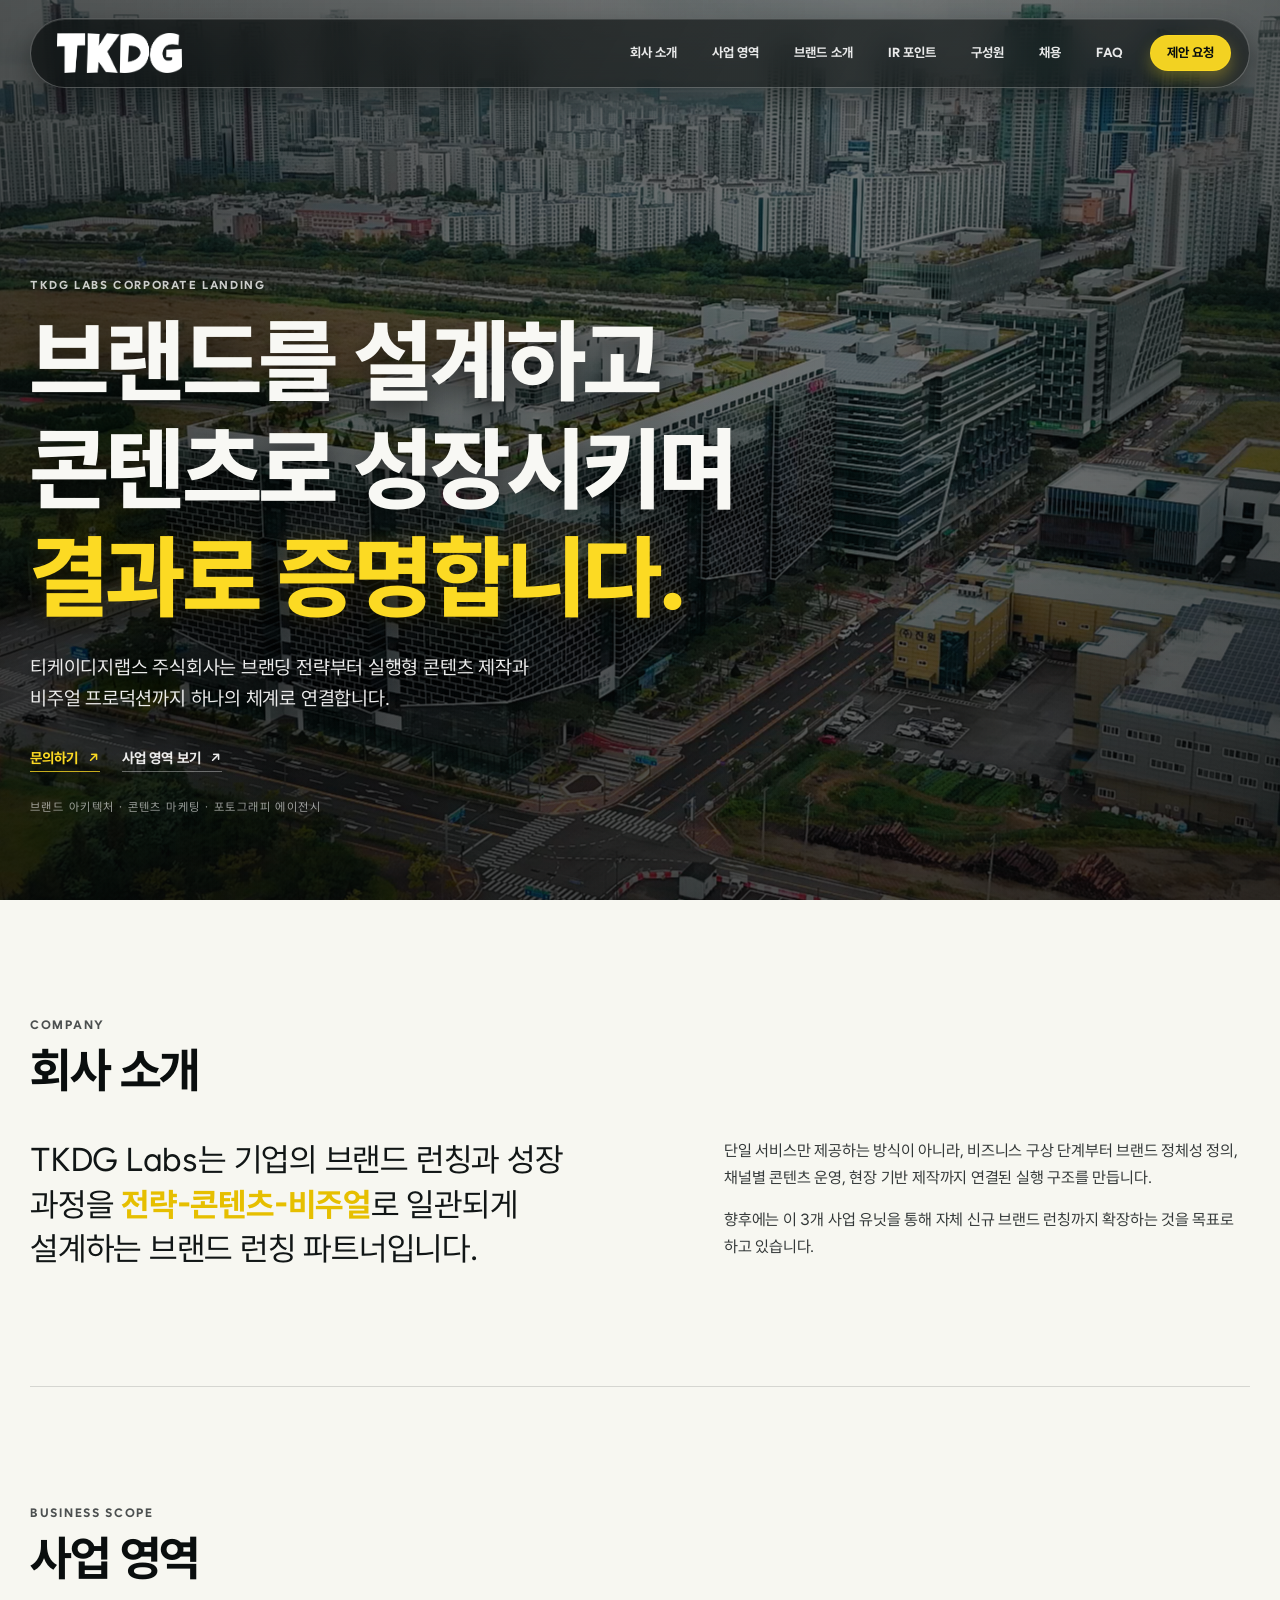
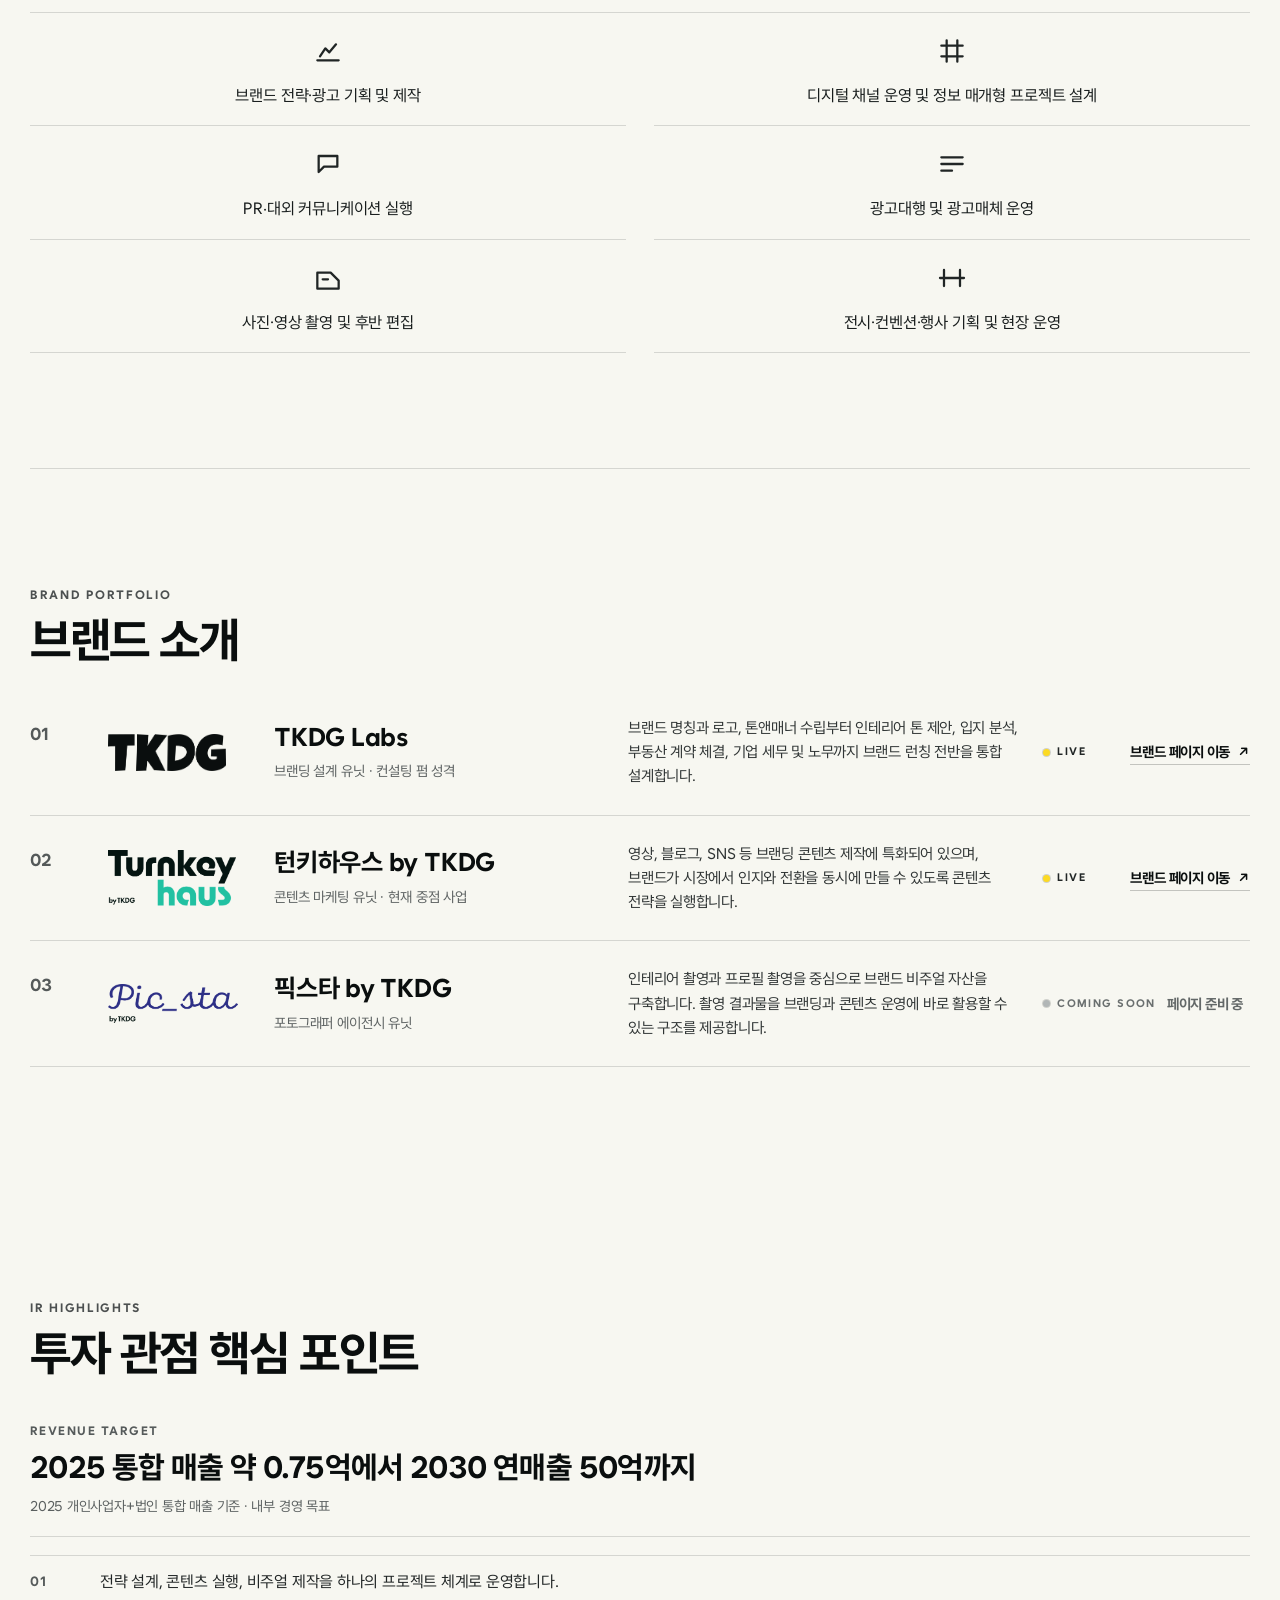
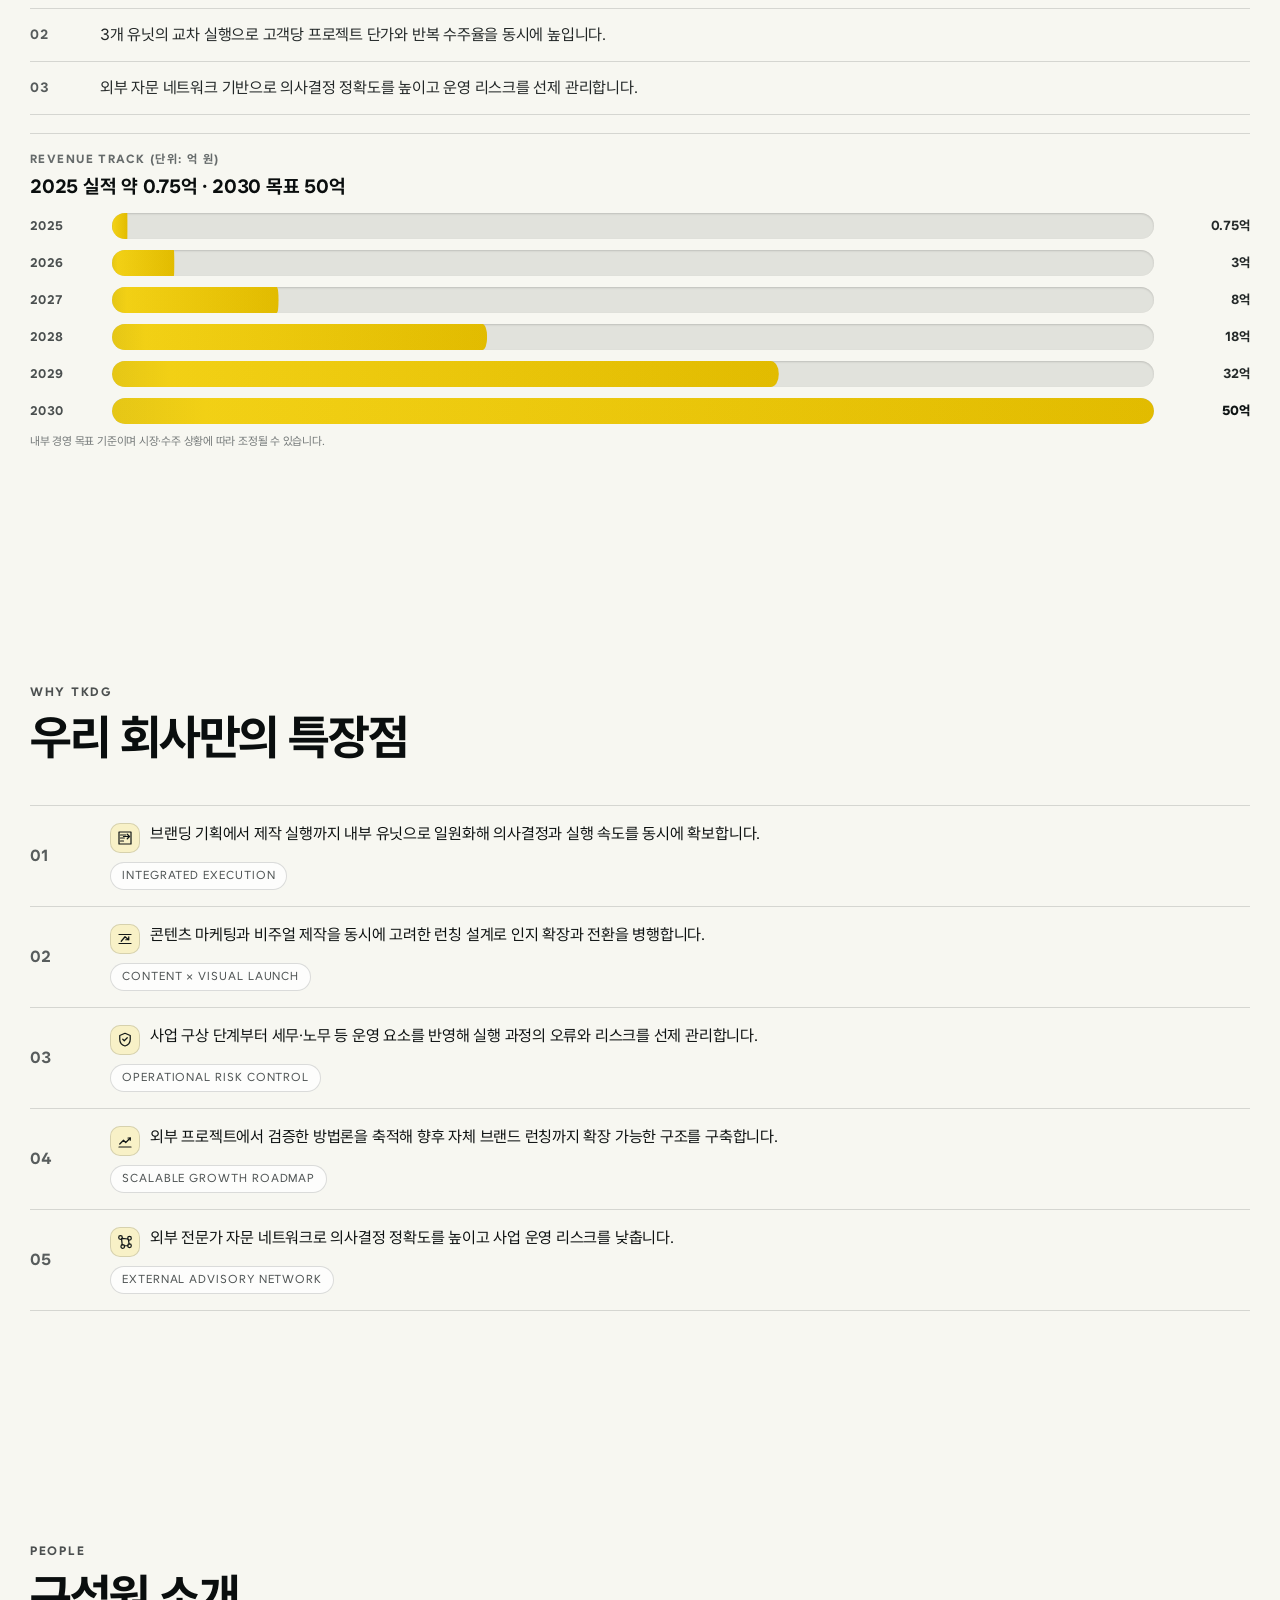
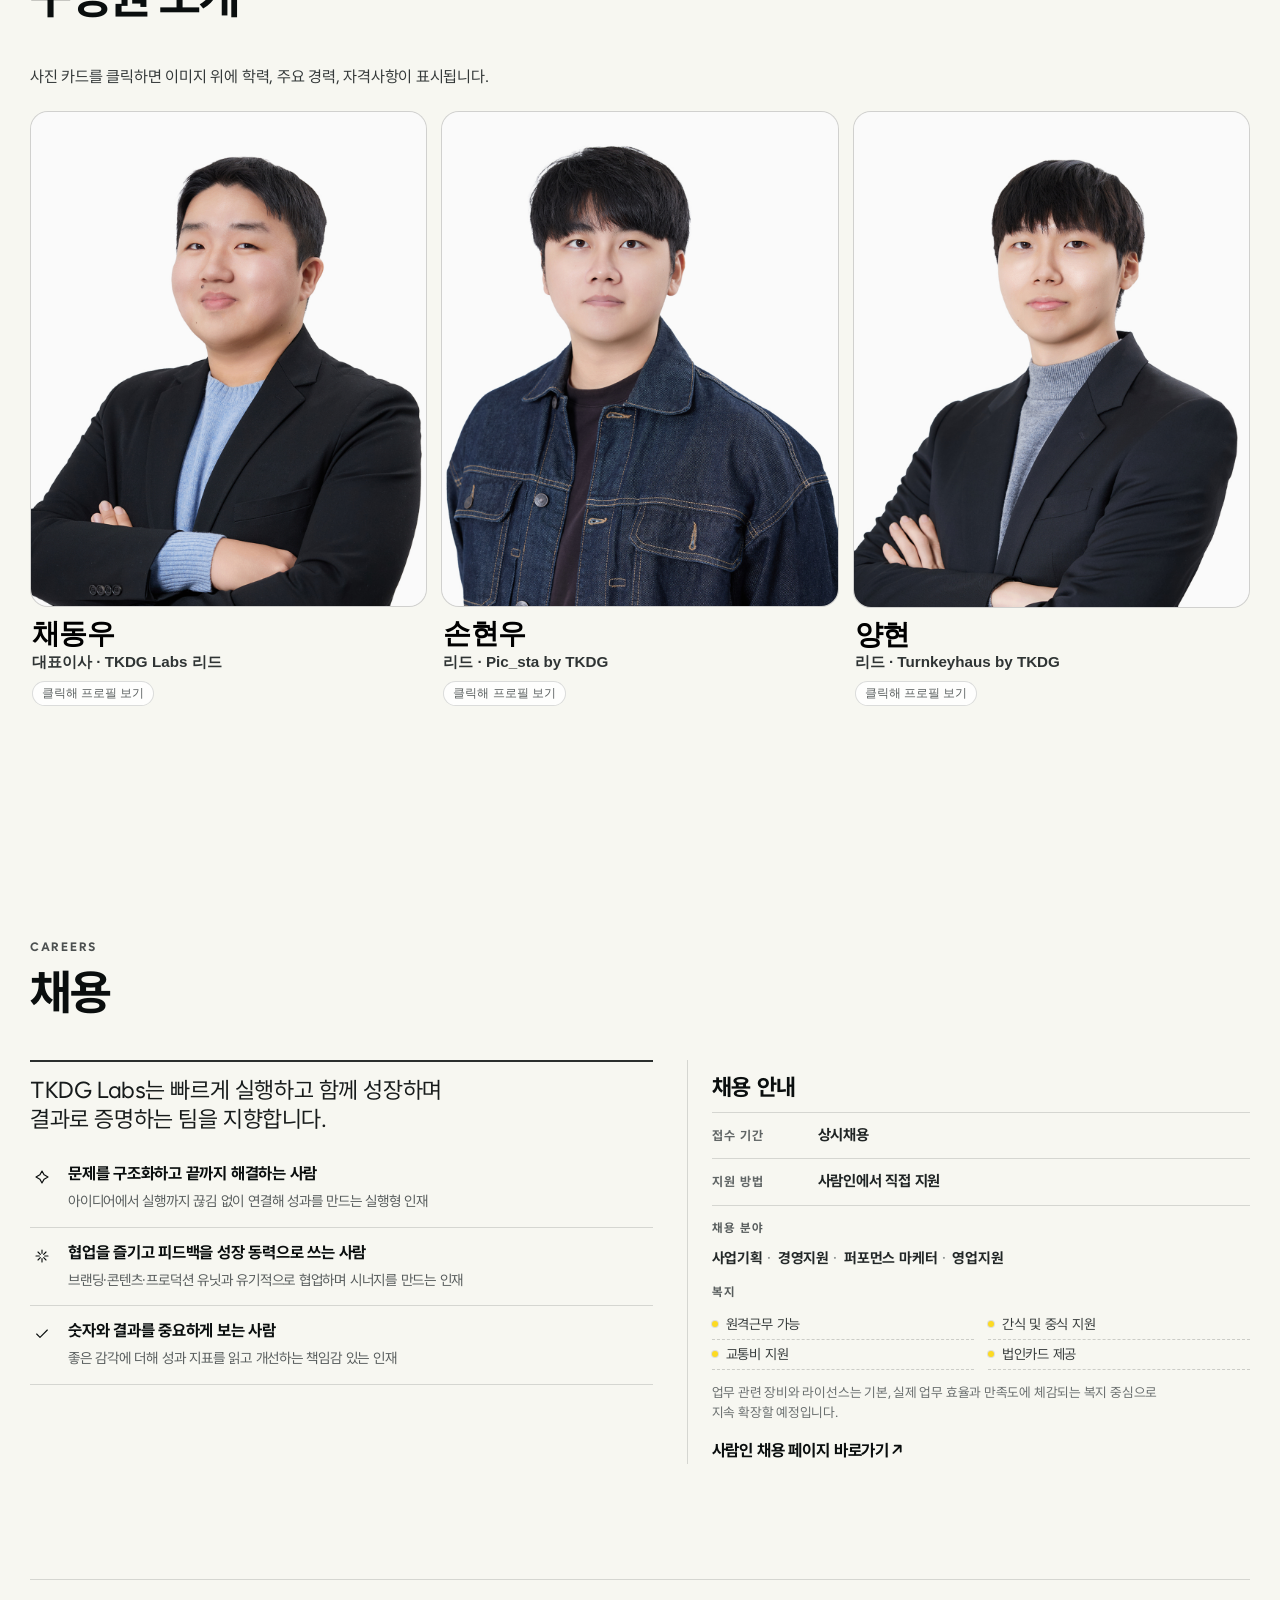
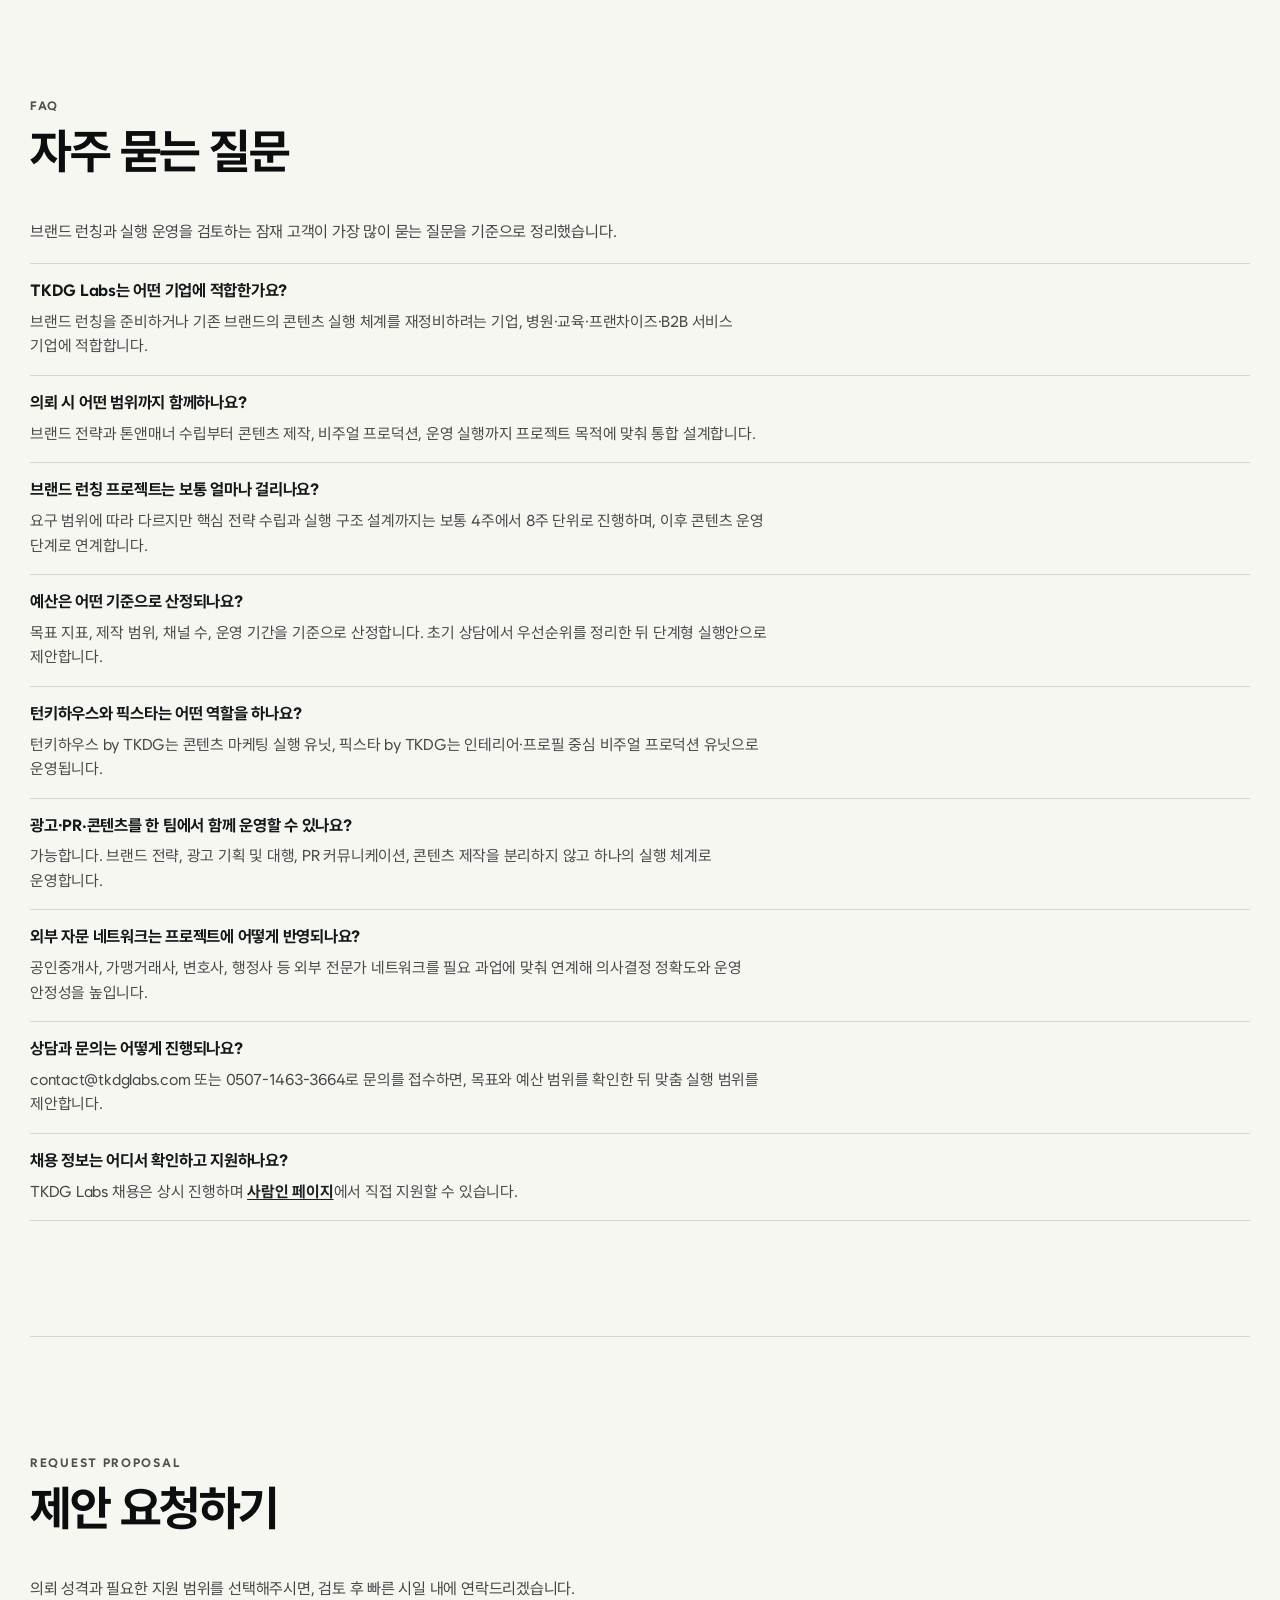
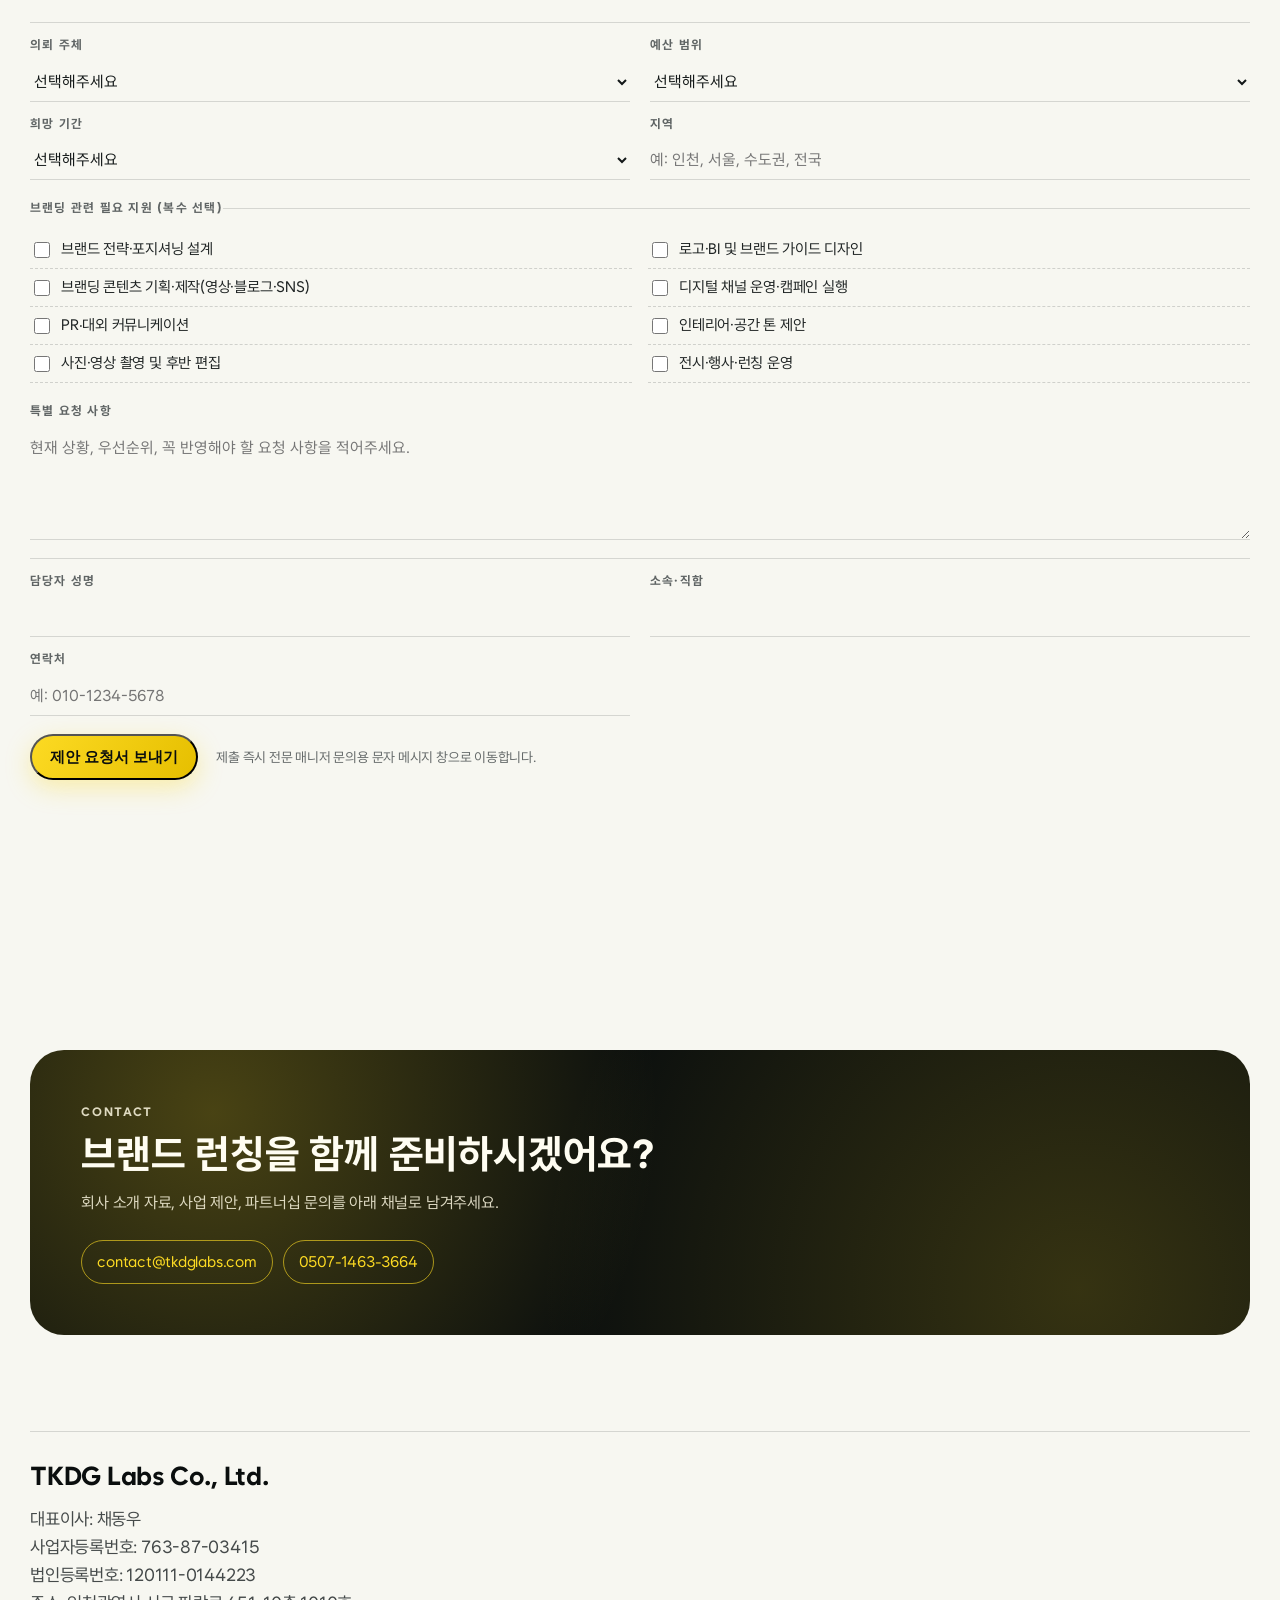
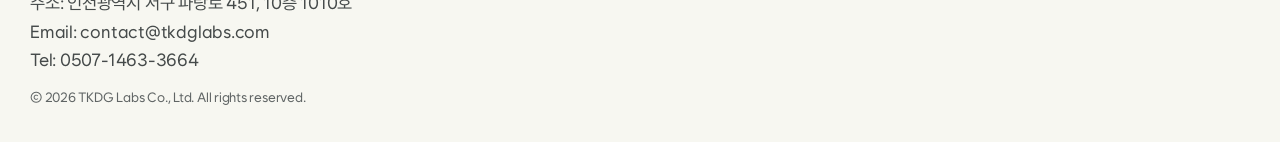
==== index.html @ 609daccb "introduce update" ====
<!doctype html>
<html lang="ko">
  <head>
    <meta charset="UTF-8" />
    <meta name="viewport" content="width=device-width, initial-scale=1.0" />
    <title>TKDG Labs | Brand Launch &amp; Growth Company</title>
    <meta
      name="description"
      content="티케이디지랩스 주식회사 공식 랜딩 페이지. 브랜딩 설계, 콘텐츠 마케팅, 포토 에이전시를 통합 운영하며 브랜드 런칭과 성장을 지원합니다."
    />
    <meta name="robots" content="index,follow,max-image-preview:large,max-snippet:-1,max-video-preview:-1" />
    <meta name="googlebot" content="index,follow,max-image-preview:large,max-snippet:-1,max-video-preview:-1" />
    <link rel="canonical" href="https://tkdglabs.com/" />
    <link rel="alternate" hreflang="ko-KR" href="https://tkdglabs.com/" />
    <link rel="alternate" hreflang="x-default" href="https://tkdglabs.com/" />
    <meta property="og:type" content="website" />
    <meta property="og:site_name" content="TKDG Labs" />
    <meta property="og:locale" content="ko_KR" />
    <meta property="og:title" content="TKDG Labs | Brand Launch &amp; Growth Company" />
    <meta
      property="og:description"
      content="티케이디지랩스 주식회사 공식 랜딩 페이지. 브랜딩 설계, 콘텐츠 마케팅, 포토 에이전시를 통합 운영하며 브랜드 런칭과 성장을 지원합니다."
    />
    <meta property="og:url" content="https://tkdglabs.com/" />
    <meta property="og:image" content="https://tkdglabs.com/assets/img/og-image.jpg?v=20260413" />
    <meta property="og:image:secure_url" content="https://tkdglabs.com/assets/img/og-image.jpg?v=20260413" />
    <meta property="og:image:width" content="1200" />
    <meta property="og:image:height" content="630" />
    <meta property="og:image:type" content="image/jpeg" />
    <meta property="og:image:alt" content="TKDG Labs 사옥과 브랜드 메시지" />
    <meta name="twitter:card" content="summary_large_image" />
    <meta name="twitter:title" content="TKDG Labs | Brand Launch &amp; Growth Company" />
    <meta
      name="twitter:description"
      content="티케이디지랩스 주식회사 공식 랜딩 페이지. 브랜딩 설계, 콘텐츠 마케팅, 포토 에이전시를 통합 운영하며 브랜드 런칭과 성장을 지원합니다."
    />
    <meta name="twitter:image" content="https://tkdglabs.com/assets/img/og-image.jpg?v=20260413" />
    <link rel="sitemap" type="application/xml" href="/sitemap.xml" />
    <link rel="icon" type="image/png" sizes="16x16" href="./assets/img/favicon-16x16.png" />
    <link rel="icon" type="image/png" sizes="512x512" href="./assets/img/favicon.png" />
    <link rel="shortcut icon" type="image/png" href="./assets/img/favicon.png" />
    <link rel="apple-touch-icon" href="./assets/img/favicon.png" />
    <link rel="preload" href="./assets/fonts/WantedSans-Regular.otf" as="font" type="font/otf" crossorigin />
    <link rel="preload" href="./assets/fonts/WantedSans-Medium.otf" as="font" type="font/otf" crossorigin />
    <link rel="preload" href="./assets/fonts/WantedSans-Bold.otf" as="font" type="font/otf" crossorigin />
    <link rel="preload" href="./assets/fonts/WantedSans-ExtraBold.otf" as="font" type="font/otf" crossorigin />
    <link rel="preload" href="./assets/img/tkdg-labs-logo.png" as="image" type="image/png" />
    <link rel="preload" href="./assets/img/turnkeyhaus-by-tkdg.png" as="image" type="image/png" />
    <link rel="preload" href="./assets/img/picsta-by-tkdg.png" as="image" type="image/png" />
    <link rel="preload" href="./assets/img/hero-hq-building.jpg" as="image" type="image/jpeg" />
    <link rel="preload" href="./assets/img/member-chae-dongwoo.jpg" as="image" type="image/jpeg" />
    <link rel="preload" href="./assets/img/member-son-hyunwoo.jpg" as="image" type="image/jpeg" />
    <link rel="preload" href="./assets/img/member-yang-hyun.jpg" as="image" type="image/jpeg" />
    <link rel="stylesheet" href="./styles.css" />
    <script type="application/ld+json">
      {
        "@context": "https://schema.org",
        "@type": "Organization",
        "@id": "https://tkdglabs.com/#org",
        "name": "TKDG Labs Co., Ltd.",
        "alternateName": ["티케이디지랩스 주식회사", "TKDG Labs"],
        "url": "https://tkdglabs.com/",
        "logo": "https://tkdglabs.com/assets/img/favicon.png",
        "foundingDate": "2025-02-17",
        "address": {
          "@type": "PostalAddress",
          "streetAddress": "파랑로 451, 10층 1010호",
          "addressLocality": "인천광역시 서구",
          "addressCountry": "KR"
        },
        "contactPoint": [
          {
            "@type": "ContactPoint",
            "contactType": "sales",
            "telephone": "+82-507-1463-3664",
            "email": "contact@tkdglabs.com",
            "areaServed": "KR",
            "availableLanguage": ["ko", "en"]
          }
        ],
        "sameAs": [
          "https://turnkey.haus/",
          "https://www.saramin.co.kr/zf_user/company-info/view?csn=OUVvZlR6K1FRT0hJNDNhOGczOVNkZz09"
        ]
      }
    </script>
    <script type="application/ld+json">
      {
        "@context": "https://schema.org",
        "@type": "ProfessionalService",
        "@id": "https://tkdglabs.com/#service",
        "name": "TKDG Labs",
        "url": "https://tkdglabs.com/",
        "provider": {
          "@id": "https://tkdglabs.com/#org"
        },
        "areaServed": "KR",
        "serviceType": [
          "브랜드 전략·광고 기획 및 제작",
          "디지털 채널 운영 및 정보 매개형 프로젝트 설계",
          "PR·대외 커뮤니케이션 실행",
          "광고대행 및 광고매체 운영",
          "사진·영상 촬영 및 후반 편집",
          "전시·컨벤션·행사 기획 및 현장 운영"
        ]
      }
    </script>
    <script type="application/ld+json">
      {
        "@context": "https://schema.org",
        "@type": "FAQPage",
        "@id": "https://tkdglabs.com/#faq",
        "mainEntity": [
          {
            "@type": "Question",
            "name": "TKDG Labs는 어떤 기업에 적합한가요?",
            "acceptedAnswer": {
              "@type": "Answer",
              "text": "브랜드 런칭을 준비하거나 기존 브랜드의 콘텐츠 실행 체계를 재정비하려는 기업, 병원·교육·프랜차이즈·B2B 서비스 기업에 적합합니다."
            }
          },
          {
            "@type": "Question",
            "name": "의뢰 시 어떤 범위까지 함께하나요?",
            "acceptedAnswer": {
              "@type": "Answer",
              "text": "브랜드 전략과 톤앤매너 수립부터 콘텐츠 제작, 비주얼 프로덕션, 운영 실행까지 프로젝트 목적에 맞춰 통합 설계합니다."
            }
          },
          {
            "@type": "Question",
            "name": "브랜드 런칭 프로젝트는 보통 얼마나 걸리나요?",
            "acceptedAnswer": {
              "@type": "Answer",
              "text": "요구 범위에 따라 다르지만 핵심 전략 수립과 실행 구조 설계까지는 보통 4주에서 8주 단위로 진행하며, 이후 콘텐츠 운영 단계로 연계합니다."
            }
          },
          {
            "@type": "Question",
            "name": "예산은 어떤 기준으로 산정되나요?",
            "acceptedAnswer": {
              "@type": "Answer",
              "text": "목표 지표, 제작 범위, 채널 수, 운영 기간을 기준으로 산정합니다. 초기 상담에서 우선순위를 정리한 뒤 단계형 실행안으로 제안합니다."
            }
          },
          {
            "@type": "Question",
            "name": "턴키하우스와 픽스타는 어떤 역할을 하나요?",
            "acceptedAnswer": {
              "@type": "Answer",
              "text": "턴키하우스 by TKDG는 콘텐츠 마케팅 실행 유닛, 픽스타 by TKDG는 인테리어·프로필 중심 비주얼 프로덕션 유닛으로 운영됩니다."
            }
          },
          {
            "@type": "Question",
            "name": "광고·PR·콘텐츠를 한 팀에서 함께 운영할 수 있나요?",
            "acceptedAnswer": {
              "@type": "Answer",
              "text": "가능합니다. 브랜드 전략, 광고 기획 및 대행, PR 커뮤니케이션, 콘텐츠 제작을 분리하지 않고 하나의 실행 체계로 운영합니다."
            }
          },
          {
            "@type": "Question",
            "name": "외부 자문 네트워크는 프로젝트에 어떻게 반영되나요?",
            "acceptedAnswer": {
              "@type": "Answer",
              "text": "공인중개사, 가맹거래사, 변호사, 행정사 등 외부 전문가 네트워크를 필요 과업에 맞춰 연계해 의사결정 정확도와 운영 안정성을 높입니다."
            }
          },
          {
            "@type": "Question",
            "name": "상담과 문의는 어떻게 진행되나요?",
            "acceptedAnswer": {
              "@type": "Answer",
              "text": "contact@tkdglabs.com 또는 0507-1463-3664로 문의를 접수하면, 목표와 예산 범위를 확인한 뒤 맞춤 실행 범위를 제안합니다."
            }
          },
          {
            "@type": "Question",
            "name": "채용 정보는 어디서 확인하고 지원하나요?",
            "acceptedAnswer": {
              "@type": "Answer",
              "text": "TKDG Labs 채용은 상시 진행하며 사람인 페이지에서 직접 지원할 수 있습니다."
            }
          }
        ]
      }
    </script>
  </head>
  <body>
    <div class="scroll-progress" aria-hidden="true"><span id="progressBar"></span></div>

    <header class="site-header">
      <a class="site-brand" href="#top" aria-label="TKDG Labs 홈으로 이동">
        <img src="./assets/img/tkdg-labs-logo.png" alt="TKDG Labs 로고" />
      </a>
      <button class="menu-toggle" id="menuToggle" aria-controls="mainNav" aria-expanded="false" type="button">
        <span></span>
        <span></span>
        <span></span>
      </button>
      <nav class="site-nav" id="mainNav" aria-label="주요 섹션">
        <a href="#about">회사 소개</a>
        <a href="#business">사업 영역</a>
        <a href="#units">브랜드 소개</a>
        <a href="#ir">IR 포인트</a>
        <a href="#team">구성원</a>
        <a href="#careers">채용</a>
        <a href="#faq">FAQ</a>
        <a class="site-nav__cta" href="#proposal">제안 요청</a>
      </nav>
    </header>

    <main id="top">
      <section class="hero" id="hero" aria-label="메인 소개">
        <video
          class="hero-photo"
          id="heroVideo"
          autoplay
          muted
          loop
          playsinline
          webkit-playsinline="true"
          preload="metadata"
          poster="./assets/img/hero-hq-building.jpg"
          aria-hidden="true"
        >
          <source src="./assets/office-hero-under25mb-1080-h264-noaudio.mp4" type="video/mp4" />
          <source src="./assets/videos/office-hero-under25mb-1080-h264-noaudio.mp4" type="video/mp4" />
          <source src="./office-hero-under25mb-1080-h264-noaudio.mp4" type="video/mp4" />
        </video>
        <div class="hero-layer" aria-hidden="true"></div>
        <div class="hero-inner">
          <p class="hero-kicker reveal">TKDG LABS CORPORATE LANDING</p>
          <h1 class="hero-title reveal">
            <span class="hero-line">브랜드를 설계하고</span>
            <span class="hero-line">콘텐츠로 성장시키며</span>
            <span class="hero-line hero-line--accent">결과로 증명합니다.</span>
          </h1>
          <p class="hero-desc reveal">
            티케이디지랩스 주식회사는 브랜딩 전략부터 실행형 콘텐츠 제작과
            <br />비주얼 프로덕션까지 하나의 체계로 연결합니다.
          </p>
          <div class="hero-links reveal">
            <a class="hero-link hero-link--primary" href="#contact">문의하기</a>
            <a class="hero-link" href="#business">사업 영역 보기</a>
          </div>
          <p class="hero-meta reveal" aria-label="핵심 포인트">
            브랜드 아키텍처 · 콘텐츠 마케팅 · 포토그래피 에이전시
          </p>
        </div>
      </section>

      <section class="section about" id="about">
        <div class="section-head reveal">
          <p class="section-eyebrow">Company</p>
          <h2>회사 소개</h2>
        </div>
        <div class="about-grid">
          <p class="about-statement reveal">
            TKDG Labs는 기업의 브랜드 런칭과 성장 과정을
            <strong>전략-콘텐츠-비주얼</strong>로 일관되게 설계하는
            브랜드 런칭 파트너입니다.
          </p>
          <div class="about-copy reveal">
            <p>
              단일 서비스만 제공하는 방식이 아니라, 비즈니스 구상 단계부터
              브랜드 정체성 정의, 채널별 콘텐츠 운영, 현장 기반 제작까지
              연결된 실행 구조를 만듭니다.
            </p>
            <p>
              향후에는 이 3개 사업 유닛을 통해 자체 신규 브랜드 런칭까지
              확장하는 것을 목표로 하고 있습니다.
            </p>
          </div>
        </div>
      </section>

      <section class="section business" id="business">
        <div class="section-head reveal">
          <p class="section-eyebrow">Business Scope</p>
          <h2>사업 영역</h2>
        </div>

        <ul class="business-services reveal" aria-label="실행 사업 범위">
          <li>
            <span class="business-icon" aria-hidden="true">
              <svg viewBox="0 0 24 24" fill="none">
                <path d="M4 19H20M6 16L10 10L13 13L18 7" />
              </svg>
            </span>
            <p>브랜드 전략·광고 기획 및 제작</p>
          </li>
          <li>
            <span class="business-icon" aria-hidden="true">
              <svg viewBox="0 0 24 24" fill="none">
                <path d="M4 8H20M4 16H20M8 4V20M16 4V20" />
              </svg>
            </span>
            <p>디지털 채널 운영 및 정보 매개형 프로젝트 설계</p>
          </li>
          <li>
            <span class="business-icon" aria-hidden="true">
              <svg viewBox="0 0 24 24" fill="none">
                <path d="M5 6H19V14H9L5 18V6Z" />
              </svg>
            </span>
            <p>PR·대외 커뮤니케이션 실행</p>
          </li>
          <li>
            <span class="business-icon" aria-hidden="true">
              <svg viewBox="0 0 24 24" fill="none">
                <path d="M4 7H20M4 12H20M4 17H12" />
              </svg>
            </span>
            <p>광고대행 및 광고매체 운영</p>
          </li>
          <li>
            <span class="business-icon" aria-hidden="true">
              <svg viewBox="0 0 24 24" fill="none">
                <path d="M4 8H14L20 14V20H4V8Z" />
                <path d="M8 13H12" />
              </svg>
            </span>
            <p>사진·영상 촬영 및 후반 편집</p>
          </li>
          <li>
            <span class="business-icon" aria-hidden="true">
              <svg viewBox="0 0 24 24" fill="none">
                <path d="M3 12H21M6 6V18M18 6V18" />
              </svg>
            </span>
            <p>전시·컨벤션·행사 기획 및 현장 운영</p>
          </li>
        </ul>
      </section>

      <section class="section units" id="units">
        <div class="section-head reveal">
          <p class="section-eyebrow">Brand Portfolio</p>
          <h2>브랜드 소개</h2>
        </div>

        <article class="unit reveal">
          <p class="unit-index">01</p>
          <div class="unit-brand">
            <img class="unit-logo unit-logo--tkdg" src="./assets/img/tkdg-labs-logo.png" alt="TKDG Labs 로고" />
            <div class="unit-main">
              <h3>TKDG Labs</h3>
              <p class="unit-sub">브랜딩 설계 유닛 · 컨설팅 펌 성격</p>
            </div>
          </div>
          <p class="unit-desc">
            브랜드 명칭과 로고, 톤앤매너 수립부터 인테리어 톤 제안, 입지 분석,
            부동산 계약 체결, 기업 세무 및 노무까지 브랜드 런칭 전반을 통합 설계합니다.
          </p>
          <div class="unit-action">
            <p class="brand-status is-live">Live</p>
            <a class="brand-link" href="https://www.tkdglabs.com">브랜드 페이지 이동</a>
          </div>
        </article>

        <article class="unit reveal">
          <p class="unit-index">02</p>
          <div class="unit-brand">
            <img class="unit-logo unit-logo--turnkey" src="./assets/img/turnkeyhaus-by-tkdg.png" alt="Turnkeyhaus by TKDG 로고" />
            <div class="unit-main">
              <h3>턴키하우스 by TKDG</h3>
              <p class="unit-sub">콘텐츠 마케팅 유닛 · 현재 중점 사업</p>
            </div>
          </div>
          <p class="unit-desc">
            영상, 블로그, SNS 등 브랜딩 콘텐츠 제작에 특화되어 있으며,
            브랜드가 시장에서 인지와 전환을 동시에 만들 수 있도록 콘텐츠 전략을 실행합니다.
          </p>
          <div class="unit-action">
            <p class="brand-status is-live">Live</p>
            <a class="brand-link" href="https://turnkey.haus/" target="_blank" rel="noopener noreferrer">브랜드 페이지 이동</a>
          </div>
        </article>

        <article class="unit reveal">
          <p class="unit-index">03</p>
          <div class="unit-brand">
            <img class="unit-logo unit-logo--picsta" src="./assets/img/picsta-by-tkdg.png" alt="Pic_sta by TKDG 로고" />
            <div class="unit-main">
              <h3>픽스타 by TKDG</h3>
              <p class="unit-sub">포토그래퍼 에이전시 유닛</p>
            </div>
          </div>
          <p class="unit-desc">
            인테리어 촬영과 프로필 촬영을 중심으로 브랜드 비주얼 자산을 구축합니다.
            촬영 결과물을 브랜딩과 콘텐츠 운영에 바로 활용할 수 있는 구조를 제공합니다.
          </p>
          <div class="unit-action">
            <p class="brand-status is-coming">Coming Soon</p>
            <span class="brand-link is-disabled">페이지 준비 중</span>
          </div>
        </article>
      </section>

      <section class="section ir" id="ir">
        <div class="section-head reveal">
          <p class="section-eyebrow">IR Highlights</p>
          <h2>투자 관점 핵심 포인트</h2>
        </div>

        <article class="ir-goal reveal" aria-label="중장기 경영 목표">
          <p class="ir-goal__eyebrow">Revenue Target</p>
          <h3>2025 통합 매출 약 0.75억에서 2030 연매출 50억까지</h3>
          <p class="ir-goal__meta">2025 개인사업자+법인 통합 매출 기준 · 내부 경영 목표</p>
        </article>

        <ul class="ir-principles reveal" aria-label="성장 구조">
          <li><span>01</span><p>전략 설계, 콘텐츠 실행, 비주얼 제작을 하나의 프로젝트 체계로 운영합니다.</p></li>
          <li><span>02</span><p>3개 유닛의 교차 실행으로 고객당 프로젝트 단가와 반복 수주율을 동시에 높입니다.</p></li>
          <li><span>03</span><p>외부 자문 네트워크 기반으로 의사결정 정확도를 높이고 운영 리스크를 선제 관리합니다.</p></li>
        </ul>

        <div class="ir-visual reveal" aria-label="성장 지표 시각화">
          <div class="ir-visual__head">
            <p>Revenue Track (단위: 억 원)</p>
            <h3>2025 실적 약 0.75억 · 2030 목표 50억</h3>
          </div>
          <div class="ir-bars">
            <div class="ir-bar" style="--scale:0.015; --delay: 40ms">
              <span>2025</span>
              <div class="ir-bar-track"><i class="ir-bar-fill"></i></div>
              <b>0.75억</b>
            </div>
            <div class="ir-bar" style="--scale:0.06; --delay: 120ms">
              <span>2026</span>
              <div class="ir-bar-track"><i class="ir-bar-fill"></i></div>
              <b>3억</b>
            </div>
            <div class="ir-bar" style="--scale:0.16; --delay: 200ms">
              <span>2027</span>
              <div class="ir-bar-track"><i class="ir-bar-fill"></i></div>
              <b>8억</b>
            </div>
            <div class="ir-bar" style="--scale:0.36; --delay: 280ms">
              <span>2028</span>
              <div class="ir-bar-track"><i class="ir-bar-fill"></i></div>
              <b>18억</b>
            </div>
            <div class="ir-bar" style="--scale:0.64; --delay: 360ms">
              <span>2029</span>
              <div class="ir-bar-track"><i class="ir-bar-fill"></i></div>
              <b>32억</b>
            </div>
            <div class="ir-bar is-target" style="--scale:1; --delay: 440ms">
              <span>2030</span>
              <div class="ir-bar-track"><i class="ir-bar-fill"></i></div>
              <b>50억</b>
            </div>
          </div>
          <p class="ir-visual__caption">내부 경영 목표 기준이며 시장·수주 상황에 따라 조정될 수 있습니다.</p>
        </div>
      </section>

      <section class="section advantages" id="advantages">
        <div class="section-head reveal">
          <p class="section-eyebrow">Why TKDG</p>
          <h2>우리 회사만의 특장점</h2>
        </div>

        <ul class="adv-list reveal">
          <li class="adv-list__advisory">
            <span>01</span>
            <div class="adv-advisory">
              <p>
                <span class="adv-inline-icon" aria-hidden="true">
                  <svg viewBox="0 0 24 24" fill="none">
                    <path d="M6 8H13M6 12H11M6 16H10M15 7L18 10M18 10L15 13M18 10H10M4 4H20V20H4V4Z" />
                  </svg>
                </span>
                브랜딩 기획에서 제작 실행까지 내부 유닛으로 일원화해 의사결정과 실행 속도를 동시에 확보합니다.
              </p>
              <span class="adv-chip">Integrated Execution</span>
            </div>
          </li>
          <li class="adv-list__advisory">
            <span>02</span>
            <div class="adv-advisory">
              <p>
                <span class="adv-inline-icon" aria-hidden="true">
                  <svg viewBox="0 0 24 24" fill="none">
                    <path d="M4 6H20M4 18H20M7 15L12 9L17 13M17 13V9M17 13H13" />
                  </svg>
                </span>
                콘텐츠 마케팅과 비주얼 제작을 동시에 고려한 런칭 설계로 인지 확장과 전환을 병행합니다.
              </p>
              <span class="adv-chip">Content × Visual Launch</span>
            </div>
          </li>
          <li class="adv-list__advisory">
            <span>03</span>
            <div class="adv-advisory">
              <p>
                <span class="adv-inline-icon" aria-hidden="true">
                  <svg viewBox="0 0 24 24" fill="none">
                    <path d="M12 3L19 6V11C19 15.4 16 18.9 12 20C8 18.9 5 15.4 5 11V6L12 3Z" />
                    <path d="M9 11L11 13L15 9" />
                  </svg>
                </span>
                사업 구상 단계부터 세무·노무 등 운영 요소를 반영해 실행 과정의 오류와 리스크를 선제 관리합니다.
              </p>
              <span class="adv-chip">Operational Risk Control</span>
            </div>
          </li>
          <li class="adv-list__advisory">
            <span>04</span>
            <div class="adv-advisory">
              <p>
                <span class="adv-inline-icon" aria-hidden="true">
                  <svg viewBox="0 0 24 24" fill="none">
                    <path d="M5 16L10 11L13 14L19 8" />
                    <path d="M16 8H19V11" />
                    <path d="M4 20H20" />
                  </svg>
                </span>
                외부 프로젝트에서 검증한 방법론을 축적해 향후 자체 브랜드 런칭까지 확장 가능한 구조를 구축합니다.
              </p>
              <span class="adv-chip">Scalable Growth Roadmap</span>
            </div>
          </li>
          <li class="adv-list__advisory">
            <span>05</span>
            <div class="adv-advisory">
              <p>
                <span class="adv-inline-icon" aria-hidden="true">
                  <svg viewBox="0 0 24 24" fill="none">
                    <circle cx="6" cy="6" r="2.4" />
                    <circle cx="18" cy="7" r="2.4" />
                    <circle cx="9" cy="18" r="2.4" />
                    <circle cx="18" cy="17" r="2.4" />
                    <path d="M7.9 7.2L16 8M7.4 7.9L8.3 16M10.9 17L16.1 17M16.6 9.2L17.5 14.8" />
                  </svg>
                </span>
                외부 전문가 자문 네트워크로 의사결정 정확도를 높이고 사업 운영 리스크를 낮춥니다.
              </p>
              <span class="adv-chip">External Advisory Network</span>
            </div>
          </li>
        </ul>
      </section>

      <section class="section team" id="team">
        <div class="section-head reveal">
          <p class="section-eyebrow">People</p>
          <h2>구성원 소개</h2>
        </div>

        <p class="team-note reveal">
          사진 카드를 클릭하면 이미지 위에 학력, 주요 경력, 자격사항이 표시됩니다.
        </p>

        <div class="team-cards">
          <article class="member-card reveal" data-member-card>
            <button class="member-card__trigger" type="button" aria-expanded="false" aria-label="채동우 프로필 상세 보기">
              <div class="member-card__media">
                <img class="member-card__image" src="./assets/img/member-chae-dongwoo.jpg" alt="채동우 프로필 사진" loading="lazy" />
                <div class="member-card__overlay">
                  <p class="member-card__overlay-unit">TKDG Labs</p>
                  <h3>채동우</h3>
                  <p class="member-card__overlay-role">대표이사 · TKDG Labs 리드</p>
                  <ul class="member-card__overlay-list">
                    <li><b>학력</b><span>국민대학교 기업융합법학과</span></li>
                    <li>
                      <b>경력</b>
                      <span>
                        <span class="member-line">티케이디지랩스 대표이사</span>
                        <span class="member-line">비디에스 브랜딩디자인팀 과장</span>
                        <span class="member-line">뉴커런츠 제작팀장</span>
                      </span>
                    </li>
                    <li>
                      <b>자격</b>
                      <span>
                        <span class="member-line">사진기능사</span>
                        <span class="member-line">무인동력비행장치 4종</span>
                      </span>
                    </li>
                  </ul>
                </div>
              </div>
              <div class="member-card__meta">
                <h3>채동우</h3>
                <p>대표이사 · TKDG Labs 리드</p>
                <span>클릭해 프로필 보기</span>
              </div>
            </button>
          </article>

          <article class="member-card reveal" data-member-card>
            <button class="member-card__trigger" type="button" aria-expanded="false" aria-label="손현우 프로필 상세 보기">
              <div class="member-card__media">
                <img class="member-card__image" src="./assets/img/member-son-hyunwoo.jpg" alt="손현우 프로필 사진" loading="lazy" />
                <div class="member-card__overlay">
                  <p class="member-card__overlay-unit">픽스타 by TKDG</p>
                  <h3>손현우</h3>
                  <p class="member-card__overlay-role">리드 · Pic_sta by TKDG</p>
                  <ul class="member-card__overlay-list">
                    <li><b>학력</b><span>서울영상고등학교 영상콘텐츠과</span></li>
                    <li>
                      <b>경력</b>
                      <span>
                        <span class="member-line">티케이디지랩스 제작실장</span>
                        <span class="member-line">제이포엔터테인먼트</span>
                        <span class="member-line">tvN · OCN 드라마 촬영팀</span>
                      </span>
                    </li>
                    <li>
                      <b>자격</b>
                      <span>
                        <span class="member-line">영화예술인</span>
                        <span class="member-line">사진기능사</span>
                        <span class="member-line">무인동력비행장치 4종</span>
                      </span>
                    </li>
                  </ul>
                </div>
              </div>
              <div class="member-card__meta">
                <h3>손현우</h3>
                <p>리드 · Pic_sta by TKDG</p>
                <span>클릭해 프로필 보기</span>
              </div>
            </button>
          </article>

          <article class="member-card reveal" data-member-card>
            <button class="member-card__trigger" type="button" aria-expanded="false" aria-label="양현 프로필 상세 보기">
              <div class="member-card__media">
                <img class="member-card__image" src="./assets/img/member-yang-hyun.jpg" alt="양현 프로필 사진" loading="lazy" />
                <div class="member-card__overlay">
                  <p class="member-card__overlay-unit">턴키하우스 by TKDG</p>
                  <h3>양현</h3>
                  <p class="member-card__overlay-role">리드 · Turnkeyhaus by TKDG</p>
                  <ul class="member-card__overlay-list">
                    <li><b>학력</b><span>간세이가쿠인대학교 미디어정보학과</span></li>
                    <li>
                      <b>경력</b>
                      <span>
                        <span class="member-line">티케이디지랩스 마케팅 프로듀서</span>
                        <span class="member-line">오버프레임 프로덕션 운영</span>
                        <span class="member-line">엣디자인 유튜브 PD</span>
                      </span>
                    </li>
                    <li>
                      <b>자격</b>
                      <span>
                        <span class="member-line">멀티미디어콘텐츠제작전문가</span>
                        <span class="member-line">무인동력비행장치 4종</span>
                      </span>
                    </li>
                  </ul>
                </div>
              </div>
              <div class="member-card__meta">
                <h3>양현</h3>
                <p>리드 · Turnkeyhaus by TKDG</p>
                <span>클릭해 프로필 보기</span>
              </div>
            </button>
          </article>
        </div>
      </section>

      <section class="section careers" id="careers">
        <div class="section-head reveal">
          <p class="section-eyebrow">Careers</p>
          <h2>채용</h2>
        </div>

        <div class="careers-layout">
          <article class="careers-ideal reveal">
            <p class="careers-lead">
              TKDG Labs는 빠르게 실행하고 함께 성장하며 결과로 증명하는 팀을 지향합니다.
            </p>
            <div class="talent-grid" aria-label="인재상">
              <article class="talent-card">
                <span class="talent-icon" aria-hidden="true">
                  <svg viewBox="0 0 24 24" fill="none">
                    <path d="M12 3L15.2 8.8L21 12L15.2 15.2L12 21L8.8 15.2L3 12L8.8 8.8L12 3Z" />
                  </svg>
                </span>
                <h3>문제를 구조화하고 끝까지 해결하는 사람</h3>
                <p>아이디어에서 실행까지 끊김 없이 연결해 성과를 만드는 실행형 인재</p>
              </article>
              <article class="talent-card">
                <span class="talent-icon" aria-hidden="true">
                  <svg viewBox="0 0 24 24" fill="none">
                    <path d="M12 3V8M12 16V21M3 12H8M16 12H21M6 6L9.5 9.5M14.5 14.5L18 18M6 18L9.5 14.5M14.5 9.5L18 6" />
                  </svg>
                </span>
                <h3>협업을 즐기고 피드백을 성장 동력으로 쓰는 사람</h3>
                <p>브랜딩·콘텐츠·프로덕션 유닛과 유기적으로 협업하며 시너지를 만드는 인재</p>
              </article>
              <article class="talent-card">
                <span class="talent-icon" aria-hidden="true">
                  <svg viewBox="0 0 24 24" fill="none">
                    <path d="M4 12L9 17L20 6" />
                  </svg>
                </span>
                <h3>숫자와 결과를 중요하게 보는 사람</h3>
                <p>좋은 감각에 더해 성과 지표를 읽고 개선하는 책임감 있는 인재</p>
              </article>
            </div>
          </article>

          <aside class="careers-panel reveal" aria-label="채용 정보">
            <h3>채용 안내</h3>
            <ul class="careers-meta">
              <li>
                <span>접수 기간</span>
                <strong>상시채용</strong>
              </li>
              <li>
                <span>지원 방법</span>
                <a href="https://www.saramin.co.kr/zf_user/company-info/view?csn=OUVvZlR6K1FRT0hJNDNhOGczOVNkZz09" target="_blank" rel="noopener noreferrer">사람인에서 직접 지원</a>
              </li>
            </ul>

            <div class="careers-fields">
              <p>채용 분야</p>
              <div class="careers-tags">
                <span>사업기획</span>
                <span>경영지원</span>
                <span>퍼포먼스 마케터</span>
                <span>영업지원</span>
              </div>
            </div>

            <div class="careers-benefits">
              <p>복지</p>
              <ul>
                <li>원격근무 가능</li>
                <li>간식 및 중식 지원</li>
                <li>교통비 지원</li>
                <li>법인카드 제공</li>
              </ul>
            </div>

            <p class="careers-note">
              업무 관련 장비와 라이선스는 기본, 실제 업무 효율과 만족도에 체감되는 복지 중심으로 지속 확장할 예정입니다.
            </p>

            <a class="btn btn--primary careers-cta" href="https://www.saramin.co.kr/zf_user/company-info/view?csn=OUVvZlR6K1FRT0hJNDNhOGczOVNkZz09" target="_blank" rel="noopener noreferrer">
              사람인 채용 페이지 바로가기
            </a>
          </aside>
        </div>
      </section>

      <section class="section faq" id="faq">
        <div class="section-head reveal">
          <p class="section-eyebrow">FAQ</p>
          <h2>자주 묻는 질문</h2>
        </div>

        <p class="faq-intro reveal">
          브랜드 런칭과 실행 운영을 검토하는 잠재 고객이 가장 많이 묻는 질문을 기준으로 정리했습니다.
        </p>

        <dl class="faq-list reveal">
          <div class="faq-item">
            <dt>TKDG Labs는 어떤 기업에 적합한가요?</dt>
            <dd>
              브랜드 런칭을 준비하거나 기존 브랜드의 콘텐츠 실행 체계를 재정비하려는 기업,
              병원·교육·프랜차이즈·B2B 서비스 기업에 적합합니다.
            </dd>
          </div>
          <div class="faq-item">
            <dt>의뢰 시 어떤 범위까지 함께하나요?</dt>
            <dd>
              브랜드 전략과 톤앤매너 수립부터 콘텐츠 제작, 비주얼 프로덕션, 운영 실행까지
              프로젝트 목적에 맞춰 통합 설계합니다.
            </dd>
          </div>
          <div class="faq-item">
            <dt>브랜드 런칭 프로젝트는 보통 얼마나 걸리나요?</dt>
            <dd>
              요구 범위에 따라 다르지만 핵심 전략 수립과 실행 구조 설계까지는 보통
              4주에서 8주 단위로 진행하며, 이후 콘텐츠 운영 단계로 연계합니다.
            </dd>
          </div>
          <div class="faq-item">
            <dt>예산은 어떤 기준으로 산정되나요?</dt>
            <dd>
              목표 지표, 제작 범위, 채널 수, 운영 기간을 기준으로 산정합니다.
              초기 상담에서 우선순위를 정리한 뒤 단계형 실행안으로 제안합니다.
            </dd>
          </div>
          <div class="faq-item">
            <dt>턴키하우스와 픽스타는 어떤 역할을 하나요?</dt>
            <dd>
              턴키하우스 by TKDG는 콘텐츠 마케팅 실행 유닛, 픽스타 by TKDG는 인테리어·프로필
              중심 비주얼 프로덕션 유닛으로 운영됩니다.
            </dd>
          </div>
          <div class="faq-item">
            <dt>광고·PR·콘텐츠를 한 팀에서 함께 운영할 수 있나요?</dt>
            <dd>
              가능합니다. 브랜드 전략, 광고 기획 및 대행, PR 커뮤니케이션, 콘텐츠 제작을
              분리하지 않고 하나의 실행 체계로 운영합니다.
            </dd>
          </div>
          <div class="faq-item">
            <dt>외부 자문 네트워크는 프로젝트에 어떻게 반영되나요?</dt>
            <dd>
              공인중개사, 가맹거래사, 변호사, 행정사 등 외부 전문가 네트워크를
              필요 과업에 맞춰 연계해 의사결정 정확도와 운영 안정성을 높입니다.
            </dd>
          </div>
          <div class="faq-item">
            <dt>상담과 문의는 어떻게 진행되나요?</dt>
            <dd>
              contact@tkdglabs.com 또는 0507-1463-3664로 문의를 접수하면,
              목표와 예산 범위를 확인한 뒤 맞춤 실행 범위를 제안합니다.
            </dd>
          </div>
          <div class="faq-item">
            <dt>채용 정보는 어디서 확인하고 지원하나요?</dt>
            <dd>
              TKDG Labs 채용은 상시 진행하며
              <a href="https://www.saramin.co.kr/zf_user/company-info/view?csn=OUVvZlR6K1FRT0hJNDNhOGczOVNkZz09" target="_blank" rel="noopener noreferrer">사람인 페이지</a>에서 직접 지원할 수 있습니다.
            </dd>
          </div>
        </dl>
      </section>

      <section class="section proposal" id="proposal">
        <div class="section-head reveal">
          <p class="section-eyebrow">Request Proposal</p>
          <h2>제안 요청하기</h2>
        </div>

        <p class="proposal-intro reveal">
          의뢰 성격과 필요한 지원 범위를 선택해주시면, 검토 후 빠른 시일 내에 연락드리겠습니다.
        </p>

        <form class="proposal-form reveal" id="proposalForm" novalidate>
          <div class="proposal-grid">
            <label class="proposal-field">
              <span>의뢰 주체</span>
              <select name="clientType" required>
                <option value="">선택해주세요</option>
                <option value="병원·클리닉">병원·클리닉</option>
                <option value="로펌·법률사무소">로펌·법률사무소</option>
                <option value="일반 기업(B2B/B2C)">일반 기업(B2B/B2C)</option>
                <option value="공공기관·협회">공공기관·협회</option>
                <option value="요식업·F&B">요식업·F&B</option>
                <option value="서비스업·교육">서비스업·교육</option>
                <option value="프랜차이즈">프랜차이즈</option>
                <option value="기타">기타</option>
              </select>
            </label>

            <label class="proposal-field">
              <span>예산 범위</span>
              <select name="budget" required>
                <option value="">선택해주세요</option>
                <option value="1천만원 미만">1천만원 미만</option>
                <option value="1천만원~3천만원">1천만원~3천만원</option>
                <option value="3천만원~7천만원">3천만원~7천만원</option>
                <option value="7천만원~1억5천만원">7천만원~1억5천만원</option>
                <option value="1억5천만원 이상">1억5천만원 이상</option>
                <option value="협의 필요">협의 필요</option>
              </select>
            </label>

            <label class="proposal-field">
              <span>희망 기간</span>
              <select name="timeline" required>
                <option value="">선택해주세요</option>
                <option value="1개월 이내 착수">1개월 이내 착수</option>
                <option value="1~2개월 내 착수">1~2개월 내 착수</option>
                <option value="3~6개월 내 착수">3~6개월 내 착수</option>
                <option value="6개월 이상 중장기">6개월 이상 중장기</option>
                <option value="일정 협의">일정 협의</option>
              </select>
            </label>

            <label class="proposal-field">
              <span>지역</span>
              <input type="text" name="region" placeholder="예: 인천, 서울, 수도권, 전국" required />
            </label>
          </div>

          <fieldset class="proposal-fieldset">
            <legend>브랜딩 관련 필요 지원 (복수 선택)</legend>
            <div class="proposal-checklist">
              <label><input type="checkbox" name="serviceNeeds" value="브랜드 전략·포지셔닝 설계" />브랜드 전략·포지셔닝 설계</label>
              <label><input type="checkbox" name="serviceNeeds" value="로고·BI 및 브랜드 가이드 디자인" />로고·BI 및 브랜드 가이드 디자인</label>
              <label><input type="checkbox" name="serviceNeeds" value="브랜딩 콘텐츠 기획·제작(영상·블로그·SNS)" />브랜딩 콘텐츠 기획·제작(영상·블로그·SNS)</label>
              <label><input type="checkbox" name="serviceNeeds" value="디지털 채널 운영·캠페인 실행" />디지털 채널 운영·캠페인 실행</label>
              <label><input type="checkbox" name="serviceNeeds" value="PR·대외 커뮤니케이션" />PR·대외 커뮤니케이션</label>
              <label><input type="checkbox" name="serviceNeeds" value="인테리어·공간 톤 제안" />인테리어·공간 톤 제안</label>
              <label><input type="checkbox" name="serviceNeeds" value="사진·영상 촬영 및 후반 편집" />사진·영상 촬영 및 후반 편집</label>
              <label><input type="checkbox" name="serviceNeeds" value="전시·행사·런칭 운영" />전시·행사·런칭 운영</label>
            </div>
          </fieldset>

          <label class="proposal-field">
            <span>특별 요청 사항</span>
            <textarea
              name="specialRequest"
              rows="4"
              maxlength="1200"
              placeholder="현재 상황, 우선순위, 꼭 반영해야 할 요청 사항을 적어주세요."
            ></textarea>
          </label>

          <div class="proposal-grid proposal-grid--contact">
            <label class="proposal-field">
              <span>담당자 성명</span>
              <input type="text" name="contactName" required />
            </label>
            <label class="proposal-field">
              <span>소속·직함</span>
              <input type="text" name="contactOrg" required />
            </label>
            <label class="proposal-field">
              <span>연락처</span>
              <input type="tel" name="contactPhone" placeholder="예: 010-1234-5678" required />
            </label>
          </div>

          <div class="proposal-actions">
            <button class="btn btn--primary" type="submit">제안 요청서 보내기</button>
            <p class="proposal-form-note">제출 즉시 전문 매니저 문의용 문자 메시지 창으로 이동합니다.</p>
          </div>
          <p class="proposal-result" id="proposalResult" role="status" aria-live="polite"></p>
        </form>
      </section>

      <section class="section contact" id="contact">
        <div class="contact-inner reveal">
          <p class="section-eyebrow">Contact</p>
          <h2>브랜드 런칭을 함께 준비하시겠어요?</h2>
          <p>
            회사 소개 자료, 사업 제안, 파트너십 문의를 아래 채널로 남겨주세요.
          </p>
          <div class="contact-links">
            <a href="mailto:contact@tkdglabs.com">contact@tkdglabs.com</a>
            <a href="tel:050714633664">0507-1463-3664</a>
          </div>
        </div>
      </section>
    </main>

    <footer class="site-footer">
      <div class="footer-inner">
        <h3>TKDG Labs Co., Ltd.</h3>
        <ul class="footer-meta">
          <li>대표이사: 채동우</li>
          <li>사업자등록번호: 763-87-03415</li>
          <li>법인등록번호: 120111-0144223</li>
          <li>주소: 인천광역시 서구 파랑로 451, 10층 1010호</li>
          <li>Email: <a href="mailto:contact@tkdglabs.com">contact@tkdglabs.com</a></li>
          <li>Tel: <a href="tel:050714633664">0507-1463-3664</a></li>
        </ul>
        <p class="copyright">© 2026 TKDG Labs Co., Ltd. All rights reserved.</p>
      </div>
    </footer>

    <script src="./script.js"></script>
  </body>
</html>
---- styles.css ----
@font-face {
  font-family: "Wanted Sans";
  src: url("./assets/fonts/WantedSans-Regular.otf") format("opentype");
  font-weight: 400;
  font-style: normal;
  font-display: swap;
}

@font-face {
  font-family: "Wanted Sans";
  src: url("./assets/fonts/WantedSans-Medium.otf") format("opentype");
  font-weight: 500;
  font-style: normal;
  font-display: swap;
}

@font-face {
  font-family: "Wanted Sans";
  src: url("./assets/fonts/WantedSans-Bold.otf") format("opentype");
  font-weight: 700;
  font-style: normal;
  font-display: swap;
}

@font-face {
  font-family: "Wanted Sans";
  src: url("./assets/fonts/WantedSans-ExtraBold.otf") format("opentype");
  font-weight: 800;
  font-style: normal;
  font-display: swap;
}

:root {
  --bg: #f7f7f1;
  --bg-deep: #0a0e0e;
  --ink: #0a0e0e;
  --ink-soft: #2f3333;
  --line: rgba(10, 14, 14, 0.14);
  --mint: #fcda23;
  --mint-strong: #e6bf00;
  --violet: #0a0e0e;
  --white: #ffffff;
  --radius-lg: 24px;
  --radius-md: 16px;
  --max: 1220px;
}

* {
  box-sizing: border-box;
}

html {
  scroll-behavior: smooth;
}

body {
  margin: 0;
  background: var(--bg);
  color: var(--ink);
  font-family: "Wanted Sans", "Pretendard", "Noto Sans KR", sans-serif;
  line-height: 1.65;
  letter-spacing: -0.014em;
  word-break: keep-all;
  line-break: strict;
  overflow-x: hidden;
}

img {
  display: block;
  max-width: 100%;
}

a {
  color: inherit;
}

.scroll-progress {
  position: fixed;
  top: 0;
  left: 0;
  width: 100%;
  height: 3px;
  z-index: 99;
}

.scroll-progress span {
  display: block;
  width: 0;
  height: 100%;
  background: linear-gradient(90deg, var(--mint), #b79800);
}

.site-header {
  position: fixed;
  top: 18px;
  left: 50%;
  transform: translateX(-50%);
  width: min(calc(100% - 56px), var(--max));
  z-index: 80;
  display: flex;
  align-items: center;
  justify-content: space-between;
  gap: 28px;
  padding: 12px 18px;
  border: 1px solid rgba(255, 255, 255, 0.26);
  background: linear-gradient(120deg, rgba(10, 14, 14, 0.72), rgba(10, 14, 14, 0.56));
  backdrop-filter: blur(16px) saturate(122%);
  border-radius: 999px;
  box-shadow:
    0 12px 24px rgba(6, 8, 8, 0.36),
    inset 0 1px 0 rgba(255, 255, 255, 0.12);
  transition: top 0.24s ease, background-color 0.24s ease, border-color 0.24s ease, box-shadow 0.24s ease;
}

.site-header.is-scrolled {
  top: 12px;
  background: linear-gradient(120deg, rgba(10, 14, 14, 0.84), rgba(10, 14, 14, 0.72));
  border-color: rgba(255, 255, 255, 0.34);
  box-shadow:
    0 14px 28px rgba(6, 8, 8, 0.42),
    inset 0 1px 0 rgba(255, 255, 255, 0.16);
}

.site-brand {
  display: inline-flex;
  align-items: center;
  padding: 2px 10px 2px 8px;
  margin-right: 2px;
}

.site-brand img {
  width: clamp(114px, 9.8vw, 142px);
  height: auto;
  filter: brightness(0) invert(1);
}

.menu-toggle {
  display: none;
  width: 38px;
  height: 34px;
  border-radius: 10px;
  border: 1px solid rgba(255, 255, 255, 0.26);
  background: transparent;
  padding: 7px 8px;
  flex-direction: column;
  justify-content: center;
  gap: 4px;
  cursor: pointer;
}

.menu-toggle span {
  width: 100%;
  height: 1.5px;
  background: #fff;
  border-radius: 2px;
}

.site-nav {
  display: flex;
  align-items: center;
  gap: 7px;
}

.site-nav a {
  color: rgba(255, 255, 255, 0.9);
  text-decoration: none;
  font-size: 0.82rem;
  letter-spacing: 0.005em;
  font-weight: 600;
  min-height: 36px;
  padding: 0 13px;
  border-radius: 999px;
  display: inline-flex;
  align-items: center;
  justify-content: center;
  border: 1px solid transparent;
  transition: color 0.2s ease, background-color 0.2s ease, border-color 0.2s ease, transform 0.2s ease;
}

.site-nav a:hover {
  background: rgba(252, 218, 35, 0.18);
  border-color: rgba(252, 218, 35, 0.3);
  color: #fff7c2;
  transform: translateY(-1px);
}

.site-nav a.is-active:not(.site-nav__cta) {
  color: #0a0e0e;
  background: rgba(252, 218, 35, 0.95);
  border-color: rgba(252, 218, 35, 0.95);
  box-shadow: 0 8px 14px rgba(252, 218, 35, 0.24);
}

.site-nav a.site-nav__cta {
  margin-left: 6px;
  min-width: 66px;
  padding: 0 16px;
  border-color: rgba(252, 218, 35, 0.96);
  color: #0a0e0e;
  background: rgba(252, 218, 35, 0.96);
  box-shadow: 0 8px 16px rgba(252, 218, 35, 0.3);
}

.site-nav a.site-nav__cta:hover {
  color: #090d0d;
  background: #ffe151;
  border-color: #ffe151;
  box-shadow: 0 10px 20px rgba(252, 218, 35, 0.34);
}

.site-nav a.site-nav__cta.is-active {
  color: #0a0e0e;
  background: #ffe151;
  border-color: #ffe151;
}

.hero {
  position: relative;
  min-height: 100svh;
  padding: 148px 24px 82px;
  background: #0a0e0e;
  color: #f8f8f4;
  display: flex;
  align-items: flex-end;
  overflow: hidden;
}

.hero::before {
  content: "";
  position: absolute;
  inset: 0;
  z-index: 2;
  background:
    linear-gradient(
      92deg,
      rgba(7, 9, 9, 0.52) 0%,
      rgba(7, 9, 9, 0.38) 37%,
      rgba(7, 9, 9, 0.28) 66%,
      rgba(7, 9, 9, 0.44) 100%
    ),
    linear-gradient(180deg, rgba(7, 9, 9, 0.14) 0%, rgba(7, 9, 9, 0.1) 48%, rgba(7, 9, 9, 0.46) 100%);
}

.hero-photo {
  position: absolute;
  inset: -6%;
  z-index: 0;
  width: calc(100% + 12%);
  height: calc(100% + 12%);
  object-fit: cover;
  object-position: center 58%;
  background: #0a0e0e;
  filter: saturate(1.1) contrast(1.06) brightness(0.76);
  transform: scale(1.03);
  animation: heroDigitalZoom 22s ease-out forwards;
  will-change: transform;
  pointer-events: none;
}

.hero-layer {
  position: absolute;
  inset: 0;
  z-index: 1;
  background-image:
    linear-gradient(rgba(255, 255, 255, 0.03) 1px, transparent 1px),
    linear-gradient(90deg, rgba(255, 255, 255, 0.03) 1px, transparent 1px);
  background-size: 92px 92px;
  opacity: 0.1;
  mask-image: radial-gradient(circle at 48% 36%, black, transparent 86%);
}

.hero-inner {
  position: relative;
  width: min(var(--max), 100%);
  margin: 0 auto;
  z-index: 3;
}

.hero-kicker {
  margin: 0 0 16px;
  font-size: 0.72rem;
  letter-spacing: 0.14em;
  font-weight: 700;
  color: rgba(255, 255, 255, 0.78);
  text-shadow: 0 8px 22px rgba(0, 0, 0, 0.54);
  text-transform: uppercase;
}

.hero-title {
  margin: 0;
  max-width: 12.5ch;
  font-size: clamp(2.2rem, 7.1vw, 5.75rem);
  line-height: 1.11;
  letter-spacing: -0.03em;
  font-weight: 800;
  text-wrap: pretty;
  text-shadow: 0 12px 26px rgba(0, 0, 0, 0.62);
}

.hero-line {
  display: block;
}

.hero-line + .hero-line {
  margin-top: 0.08em;
}

.hero-line--accent {
  color: var(--mint);
  text-shadow: 0 12px 26px rgba(0, 0, 0, 0.64), 0 0 18px rgba(252, 218, 35, 0.18);
}

.hero-desc {
  margin: 24px 0 0;
  max-width: 43ch;
  font-size: clamp(0.98rem, 2vw, 1.22rem);
  color: rgba(255, 255, 255, 0.92);
  text-shadow: 0 6px 20px rgba(0, 0, 0, 0.54);
  line-height: 1.6;
}

.hero-links {
  margin-top: 30px;
  display: flex;
  flex-wrap: wrap;
  align-items: center;
  gap: 22px;
}

.hero-link {
  display: inline-flex;
  align-items: center;
  text-decoration: none;
  color: rgba(255, 255, 255, 0.92);
  font-size: 0.9rem;
  font-weight: 600;
  letter-spacing: 0.01em;
  border-bottom: 1px solid rgba(255, 255, 255, 0.35);
  min-height: 28px;
  transition: color 0.2s ease, border-color 0.2s ease;
}

.hero-link::after {
  content: "↗";
  margin-left: 8px;
  font-size: 0.82rem;
}

.hero-link:hover {
  color: #ffffff;
  border-color: rgba(255, 255, 255, 0.66);
}

.hero-link--primary {
  color: var(--mint);
  border-color: rgba(252, 218, 35, 0.78);
}

.hero-link--primary:hover {
  color: #ffe97c;
  border-color: rgba(252, 218, 35, 0.98);
}

.hero-meta {
  margin: 26px 0 0;
  font-size: 0.74rem;
  letter-spacing: 0.12em;
  text-transform: uppercase;
  color: rgba(255, 255, 255, 0.6);
}

.btn {
  display: inline-flex;
  align-items: center;
  justify-content: center;
  min-height: 46px;
  padding: 0 18px;
  border-radius: 999px;
  text-decoration: none;
  font-weight: 700;
  font-size: 0.94rem;
  transition: transform 0.2s ease, box-shadow 0.2s ease, background-color 0.2s ease;
}

.btn:hover {
  transform: translateY(-1px);
}

.btn--primary {
  background: linear-gradient(120deg, var(--mint), var(--mint-strong));
  color: #0a0e0e;
  box-shadow: 0 8px 24px rgba(252, 218, 35, 0.34);
}

.section {
  width: min(var(--max), calc(100% - 32px));
  margin: 0 auto;
  padding: clamp(72px, 9vw, 118px) 0;
}

.section-head {
  display: grid;
  gap: 8px;
  margin-bottom: clamp(26px, 4vw, 40px);
}

.section-eyebrow {
  margin: 0;
  font-size: 0.76rem;
  letter-spacing: 0.14em;
  text-transform: uppercase;
  color: #4c5050;
  font-weight: 600;
}

.section-head h2 {
  margin: 0;
  font-size: clamp(1.6rem, 4.3vw, 3rem);
  line-height: 1.15;
  letter-spacing: -0.03em;
}

.about-grid {
  display: grid;
  grid-template-columns: 1.1fr 0.9fr;
  gap: clamp(24px, 4vw, 68px);
  align-items: start;
}

.about-statement {
  margin: 0;
  font-size: clamp(1.28rem, 2.9vw, 2.05rem);
  line-height: 1.35;
  color: #111616;
  text-wrap: balance;
}

.about-statement strong {
  color: var(--mint-strong);
}

.about-copy p {
  margin: 0;
  color: #323737;
  font-size: 1rem;
}

.about-copy p + p {
  margin-top: 16px;
}

.business {
  border-top: 1px solid var(--line);
  display: grid;
  gap: 0;
}

.business .section-head {
  margin-bottom: 22px;
}

.business-services {
  margin: 4px 0 0;
  padding: 0;
  list-style: none;
  border-top: 1px solid var(--line);
  display: grid;
  grid-template-columns: repeat(2, minmax(0, 1fr));
  column-gap: 28px;
}

.business-services li {
  display: grid;
  grid-template-columns: 1fr;
  justify-items: center;
  text-align: center;
  gap: 12px;
  align-items: start;
  padding: 18px 12px;
  border-bottom: 1px solid var(--line);
}

.business-icon {
  width: 40px;
  height: 40px;
  display: inline-flex;
  align-items: center;
  justify-content: center;
  color: #202525;
}

.business-icon svg {
  width: 32px;
  height: 32px;
}

.business-icon path {
  stroke: currentColor;
  stroke-width: 1.7;
  stroke-linecap: round;
  stroke-linejoin: round;
}

.business-services p {
  margin: 0;
  color: #171c1c;
  font-size: 1.02rem;
  line-height: 1.5;
  letter-spacing: -0.01em;
  max-width: 29ch;
}

.units {
  border-top: 1px solid var(--line);
  display: grid;
  gap: 0;
}

.units .section-head {
  margin-bottom: 22px;
}

.unit {
  display: grid;
  grid-template-columns: 58px minmax(360px, 500px) minmax(260px, 1fr) minmax(160px, auto);
  gap: 18px 20px;
  align-items: center;
  padding: 26px 0;
  border-bottom: 1px solid var(--line);
  transition: background-color 0.2s ease;
}

.unit:hover {
  background: linear-gradient(90deg, rgba(252, 218, 35, 0.08), rgba(252, 218, 35, 0));
}

.unit-index {
  margin: 0;
  font-size: 1.08rem;
  color: #545959;
  font-weight: 700;
  letter-spacing: 0.02em;
  align-self: start;
  padding-top: 4px;
}

.unit-brand {
  display: grid;
  grid-template-columns: 150px minmax(0, 1fr);
  align-items: center;
  gap: 16px;
  min-width: 0;
}

.unit-main {
  min-width: 0;
}

.unit-main h3 {
  margin: 0;
  font-size: clamp(1.22rem, 2vw, 1.62rem);
  line-height: 1.2;
}

.unit-sub {
  margin: 7px 0 0;
  color: #5d6262;
  font-size: 0.9rem;
  letter-spacing: -0.01em;
}

.unit-logo {
  display: block;
  flex: 0 0 auto;
  width: 100%;
  height: auto;
  object-fit: contain;
  object-position: left center;
  max-width: 138px;
  max-height: 56px;
}

.unit-logo--tkdg {
  max-width: 118px;
}

.unit-logo--turnkey {
  max-width: 132px;
}

.unit-logo--picsta {
  max-width: 130px;
}

.unit-desc {
  margin: 0;
  color: #2f3434;
  font-size: 0.96rem;
  line-height: 1.58;
  max-width: 58ch;
}

.unit-action {
  display: inline-flex;
  align-items: center;
  flex-wrap: wrap;
  gap: 11px;
  justify-self: end;
  min-width: 170px;
  justify-content: flex-end;
}

.brand-status {
  margin: 0;
  display: inline-flex;
  align-items: center;
  gap: 7px;
  font-size: 0.68rem;
  font-weight: 700;
  letter-spacing: 0.13em;
  text-transform: uppercase;
  color: #636868;
  min-width: 76px;
}

.brand-status::before {
  content: "";
  width: 7px;
  height: 7px;
  border-radius: 50%;
  background: #9ba0a0;
  box-shadow: 0 0 0 1px rgba(10, 14, 14, 0.16);
}

.brand-status.is-live {
  color: #212626;
}

.brand-status.is-live::before {
  background: #fcda23;
}

.brand-status.is-coming {
  color: #6a6f6f;
}

.brand-status.is-coming::before {
  background: #b1b6b6;
}

.brand-link {
  display: inline-flex;
  align-items: center;
  gap: 7px;
  min-height: 26px;
  padding: 0;
  text-decoration: none;
  color: var(--ink);
  font-size: 0.9rem;
  font-weight: 700;
  white-space: nowrap;
  border-bottom: 1px solid rgba(10, 14, 14, 0.22);
  transition: color 0.2s ease, border-color 0.2s ease;
}

.brand-link::after {
  content: "↗";
  font-size: 0.82rem;
}

.brand-link:hover {
  color: #0a0e0e;
  border-color: rgba(10, 14, 14, 0.55);
}

.brand-link.is-disabled {
  border-color: transparent;
  border-bottom: 0;
  color: #636868;
  font-weight: 600;
  cursor: not-allowed;
  pointer-events: none;
}

.brand-link.is-disabled::after {
  content: "";
}

.ir {
  position: relative;
}

.ir-goal {
  margin: 0;
  padding: 0 0 18px;
  border-radius: 0;
  border: 0;
  border-bottom: 1px solid var(--line);
  background: none;
}

.ir-goal__eyebrow {
  margin: 0;
  font-size: 0.76rem;
  letter-spacing: 0.12em;
  text-transform: uppercase;
  font-weight: 700;
  color: #565b5b;
}

.ir-goal h3 {
  margin: 8px 0 10px;
  font-size: clamp(1.28rem, 2.4vw, 2rem);
  line-height: 1.18;
  letter-spacing: -0.02em;
  text-wrap: balance;
}

.ir-goal__meta {
  margin: 6px 0 0;
  color: #5b6060;
  font-size: 0.88rem;
}

.ir-principles {
  margin: 18px 0 0;
  padding: 0;
  list-style: none;
  border-top: 1px solid var(--line);
}

.ir-principles li {
  display: grid;
  grid-template-columns: 56px 1fr;
  gap: 14px;
  align-items: start;
  padding: 14px 0;
  border-bottom: 1px solid var(--line);
}

.ir-principles span {
  font-size: 0.84rem;
  font-weight: 700;
  color: #565b5b;
  letter-spacing: 0.08em;
}

.ir-principles p {
  margin: 0;
  color: #202525;
  font-size: 1rem;
  line-height: 1.5;
}

.ir-visual {
  margin-top: 18px;
  padding: 16px 0 0;
  border-top: 1px solid var(--line);
}

.ir-visual__head {
  display: grid;
  gap: 4px;
}

.ir-visual__head p {
  margin: 0;
  font-size: 0.74rem;
  text-transform: uppercase;
  letter-spacing: 0.12em;
  color: #656a6a;
  font-weight: 700;
}

.ir-visual__head h3 {
  margin: 0;
  font-size: clamp(1.08rem, 1.5vw, 1.26rem);
  line-height: 1.32;
}

.ir-bars {
  margin-top: 14px;
  display: grid;
  gap: 11px;
}

.ir-bar {
  display: grid;
  grid-template-columns: minmax(60px, 72px) 1fr minmax(64px, 86px);
  align-items: center;
  gap: 10px;
}

.ir-bar span {
  font-size: 0.78rem;
  letter-spacing: 0.03em;
  color: #4a4f4f;
  font-weight: 700;
}

.ir-bar b {
  font-size: 0.82rem;
  color: #242929;
  text-align: right;
  letter-spacing: 0.01em;
  font-weight: 700;
}

.ir-bar-track {
  height: 26px;
  border-radius: 999px;
  background: rgba(10, 14, 14, 0.09);
  overflow: hidden;
  box-shadow: inset 0 1px 2px rgba(10, 14, 14, 0.16);
}

.ir-bar-fill {
  display: block;
  height: 100%;
  width: 100%;
  border-radius: inherit;
  transform-origin: left center;
  transform: scaleX(0);
  transition: transform 1.15s cubic-bezier(0.22, 1, 0.36, 1);
  transition-delay: var(--delay, 0ms);
  background:
    linear-gradient(90deg, rgba(10, 14, 14, 0.08), rgba(10, 14, 14, 0.02) 9%),
    linear-gradient(90deg, #f8d617, #e6bf00);
}

.ir-visual.is-visible .ir-bar-fill {
  transform: scaleX(var(--scale, 0));
}

.ir-bar.is-target b {
  color: #0f1414;
  font-weight: 800;
}

.ir-visual__caption {
  margin: 8px 0 0;
  font-size: 0.72rem;
  color: #717676;
}

@keyframes irCardEnter {
  0% {
    opacity: 0;
    transform: translateY(12px);
  }

  100% {
    opacity: 1;
    transform: translateY(0);
  }
}

.adv-list {
  margin: 0;
  padding: 0;
  list-style: none;
  border-top: 1px solid var(--line);
}

.adv-list li {
  display: grid;
  grid-template-columns: 64px 1fr;
  gap: 16px;
  align-items: center;
  border-bottom: 1px solid var(--line);
  padding: 16px 0;
}

.adv-list > li > span {
  font-weight: 700;
  color: #585d5d;
}

.adv-list p {
  margin: 0;
  font-size: 1.08rem;
}

.adv-list__advisory {
  align-items: start;
}

.adv-advisory {
  display: grid;
  gap: 9px;
}

.adv-advisory p {
  display: flex;
  align-items: flex-start;
  gap: 10px;
  line-height: 1.54;
  font-size: 1rem;
}

.adv-inline-icon {
  width: 30px;
  height: 30px;
  min-width: 30px;
  border-radius: 10px;
  border: 1px solid rgba(10, 14, 14, 0.14);
  background: rgba(252, 218, 35, 0.2);
  display: inline-flex;
  align-items: center;
  justify-content: center;
  margin-top: 1px;
}

.adv-inline-icon svg {
  width: 18px;
  height: 18px;
}

.adv-inline-icon circle,
.adv-inline-icon path {
  stroke: #121717;
  stroke-width: 1.65;
  stroke-linecap: round;
  stroke-linejoin: round;
}

.adv-chip {
  display: inline-flex;
  align-items: center;
  min-height: 28px;
  border-radius: 999px;
  border: 1px solid rgba(10, 14, 14, 0.14);
  padding: 0 11px;
  width: fit-content;
  font-size: 0.72rem;
  letter-spacing: 0.08em;
  text-transform: uppercase;
  color: #4f5454;
  background: rgba(255, 255, 255, 0.74);
}

.team-note {
  margin: 0 0 20px;
  color: #333838;
}

.team-cards {
  display: grid;
  grid-template-columns: repeat(3, minmax(0, 1fr));
  gap: 14px;
  align-items: start;
}

.member-card {
  margin: 0;
  transition: opacity 0.3s ease, transform 0.3s ease, filter 0.3s ease;
}

.member-card__trigger {
  width: 100%;
  border: 0;
  background: transparent;
  padding: 0;
  text-align: left;
  cursor: pointer;
  display: grid;
  gap: 9px;
}

.member-card__trigger:focus-visible {
  outline: none;
}

.member-card__trigger:focus-visible .member-card__media {
  outline: 2px solid rgba(252, 218, 35, 0.95);
  outline-offset: 2px;
}

.member-card__media {
  position: relative;
  border-radius: 18px;
  overflow: hidden;
  aspect-ratio: 4 / 5;
  background: #e6e6e4;
  border: 1px solid rgba(10, 14, 14, 0.1);
}

.member-card__image {
  width: 100%;
  height: 100%;
  object-fit: cover;
  object-position: center 14%;
  transition: transform 0.44s cubic-bezier(0.22, 1, 0.36, 1), filter 0.44s ease;
}

.member-card__overlay {
  position: absolute;
  inset: 0;
  padding: 14px 13px;
  color: #fff;
  display: grid;
  align-content: end;
  gap: 8px;
  background: linear-gradient(180deg, rgba(8, 10, 10, 0.14), rgba(8, 10, 10, 0.88) 55%, rgba(8, 10, 10, 0.94));
  opacity: 0;
  transform: translateY(10px);
  transition: opacity 0.32s ease, transform 0.32s ease;
  overflow-y: auto;
}

.member-card__overlay-unit {
  margin: 0;
  font-size: 0.66rem;
  letter-spacing: 0.12em;
  text-transform: uppercase;
  color: rgba(255, 255, 255, 0.82);
  font-weight: 700;
}

.member-card__overlay h3 {
  margin: 0;
  font-size: 1.3rem;
  line-height: 1.16;
}

.member-card__overlay-role {
  margin: 0;
  font-size: 0.86rem;
  color: rgba(255, 255, 255, 0.88);
}

.member-card__overlay-list {
  margin: 2px 0 0;
  padding: 0;
  list-style: none;
  display: grid;
  gap: 6px;
}

.member-card__overlay-list li {
  margin: 0;
  display: grid;
  gap: 1px;
}

.member-card__overlay-list b {
  font-size: 0.66rem;
  letter-spacing: 0.1em;
  text-transform: uppercase;
  color: rgba(252, 218, 35, 0.96);
}

.member-card__overlay-list span {
  font-size: 0.8rem;
  line-height: 1.42;
  color: rgba(255, 255, 255, 0.9);
  word-break: keep-all;
}

.member-line {
  display: block;
}

.member-line + .member-line {
  margin-top: 2px;
}

.member-card__meta {
  padding: 2px 2px 0;
}

.member-card__meta h3 {
  margin: 0;
  font-size: 1.78rem;
  line-height: 1.08;
  letter-spacing: -0.025em;
}

.member-card__meta p {
  margin: 3px 0 0;
  font-size: 0.95rem;
  color: #2f3434;
  font-weight: 600;
}

.member-card__meta span {
  margin-top: 8px;
  display: inline-flex;
  min-height: 25px;
  align-items: center;
  border-radius: 999px;
  border: 1px solid rgba(10, 14, 14, 0.14);
  padding: 0 9px;
  font-size: 0.72rem;
  color: #5a5f5f;
  background: rgba(255, 255, 255, 0.82);
}

.member-card.is-active .member-card__image {
  transform: scale(1.04);
  filter: grayscale(1) brightness(0.4) contrast(1.05);
}

.member-card.is-active .member-card__overlay {
  opacity: 1;
  transform: translateY(0);
}

.member-card.is-active .member-card__meta span {
  border-color: rgba(252, 218, 35, 0.52);
  color: #212626;
  background: rgba(252, 218, 35, 0.24);
}

.team-cards.has-active .member-card:not(.is-active) {
  opacity: 0.84;
  transform: translateY(1px);
  filter: saturate(0.9);
}

.careers-layout {
  display: grid;
  grid-template-columns: 1.05fr 0.95fr;
  gap: 34px;
  align-items: start;
}

.careers-ideal {
  padding: 0;
  border: 0;
  border-radius: 0;
  border-top: 2px solid rgba(10, 14, 14, 0.86);
  background: none;
  padding-top: 14px;
}

.careers-lead {
  margin: 0 0 14px;
  font-size: clamp(1.12rem, 1.8vw, 1.56rem);
  line-height: 1.28;
  color: #171b1b;
  letter-spacing: -0.018em;
  max-width: 30ch;
}

.talent-grid {
  display: grid;
  gap: 0;
}

.talent-card {
  border: 0;
  border-radius: 0;
  padding: 14px 0;
  background: none;
  border-bottom: 1px solid var(--line);
  display: grid;
  grid-template-columns: 28px 1fr;
  column-gap: 10px;
  align-items: start;
  transition: transform 0.2s ease, border-color 0.2s ease;
}

.talent-card:hover {
  transform: translateX(2px);
  border-color: rgba(252, 218, 35, 0.54);
}

.talent-icon {
  width: 24px;
  height: 24px;
  border-radius: 0;
  border: 0;
  background: none;
  display: inline-flex;
  align-items: center;
  justify-content: center;
  margin-top: 2px;
}

.talent-icon svg {
  width: 16px;
  height: 16px;
}

.talent-icon path {
  stroke: #0a0e0e;
  stroke-width: 1.7;
  stroke-linecap: round;
  stroke-linejoin: round;
}

.talent-card h3 {
  grid-column: 2;
  margin: 0 0 4px;
  font-size: clamp(1.02rem, 1.2vw, 1.2rem);
  line-height: 1.3;
  letter-spacing: -0.014em;
}

.talent-card p {
  grid-column: 2;
  margin: 0;
  color: #565b5b;
  font-size: 0.9rem;
  max-width: 52ch;
}

.careers-panel {
  border: 0;
  border-radius: 0;
  padding: 14px 0 0 24px;
  border-left: 1px solid var(--line);
  background: none;
}

.careers-panel h3 {
  margin: 0;
  font-size: clamp(1.24rem, 1.8vw, 1.68rem);
  line-height: 1.15;
  letter-spacing: -0.015em;
}

.careers-meta {
  margin: 12px 0 0;
  padding: 0;
  list-style: none;
  border-top: 1px solid var(--line);
}

.careers-meta li {
  display: grid;
  grid-template-columns: 96px 1fr;
  align-items: center;
  gap: 10px;
  padding: 10px 0;
  border-bottom: 1px solid var(--line);
  transition: background-color 0.2s ease;
}

.careers-meta li:hover {
  background: linear-gradient(90deg, rgba(252, 218, 35, 0.16), rgba(252, 218, 35, 0));
}

.careers-meta span {
  font-size: 0.8rem;
  letter-spacing: 0.08em;
  text-transform: uppercase;
  color: #606565;
  font-weight: 700;
}

.careers-meta strong,
.careers-meta a {
  font-size: 0.95rem;
  color: #1f2424;
  font-weight: 600;
  text-decoration: none;
}

.careers-meta a:hover {
  text-decoration: underline;
}

.careers-fields,
.careers-benefits {
  margin-top: 12px;
}

.careers-fields > p,
.careers-benefits > p {
  margin: 0 0 8px;
  font-size: 0.76rem;
  letter-spacing: 0.09em;
  text-transform: uppercase;
  color: #575c5c;
  font-weight: 700;
}

.careers-tags {
  display: flex;
  flex-wrap: wrap;
  gap: 7px;
}

.careers-tags span {
  display: inline;
  min-height: auto;
  border-radius: 0;
  border: 0;
  background: none;
  padding: 0;
  font-size: 0.92rem;
  color: #222727;
  font-weight: 700;
  letter-spacing: -0.01em;
}

.careers-tags span:not(:last-child)::after {
  content: " ·";
  color: #8b9090;
  font-weight: 500;
}

.careers-benefits ul {
  margin: 0;
  padding: 0;
  list-style: none;
  display: grid;
  grid-template-columns: repeat(2, minmax(0, 1fr));
  gap: 0 14px;
}

.careers-benefits li {
  min-height: 30px;
  display: flex;
  align-items: center;
  border: 0;
  border-bottom: 1px dashed rgba(10, 14, 14, 0.18);
  border-radius: 0;
  background: none;
  padding: 0 0 0 14px;
  position: relative;
  font-size: 0.88rem;
  color: #343939;
}

.careers-benefits li::before {
  content: "";
  position: absolute;
  left: 0;
  width: 6px;
  height: 6px;
  border-radius: 50%;
  background: #fcda23;
  box-shadow: 0 0 0 1px rgba(10, 14, 14, 0.1);
}

.careers-note {
  margin: 12px 0 0;
  font-size: 0.84rem;
  color: #676c6c;
  line-height: 1.52;
  max-width: 58ch;
}

.careers-cta {
  margin-top: 14px;
  width: auto;
  min-height: auto;
  justify-content: flex-start;
  padding: 0;
  border: 0;
  border-radius: 0;
  background: none;
  color: #0a0e0e;
  box-shadow: none;
  font-size: 1.03rem;
  letter-spacing: -0.01em;
  position: relative;
}

.careers-cta::after {
  content: " ↗";
  font-size: 1rem;
}

.careers-cta:hover {
  transform: translateX(2px);
  background: none;
  box-shadow: none;
}

.faq {
  border-top: 1px solid var(--line);
}

.faq-intro {
  margin: 0 0 18px;
  color: #3d4242;
  max-width: 72ch;
}

.faq-list {
  margin: 0;
  padding: 0;
  border-top: 1px solid var(--line);
}

.faq-item {
  margin: 0;
  padding: 16px 0;
  border-bottom: 1px solid var(--line);
  display: grid;
  gap: 8px;
}

.faq-item dt {
  margin: 0;
  font-size: clamp(1.02rem, 1.25vw, 1.22rem);
  line-height: 1.34;
  letter-spacing: -0.015em;
  font-weight: 700;
  color: #131818;
}

.faq-item dd {
  margin: 0;
  color: #424747;
  font-size: 0.98rem;
  line-height: 1.56;
  max-width: 74ch;
}

.faq-item dd a {
  color: #1c2222;
  font-weight: 700;
  text-decoration: underline;
  text-underline-offset: 2px;
}

.proposal {
  border-top: 1px solid var(--line);
}

.proposal-intro {
  margin: 0 0 20px;
  color: #3f4444;
  max-width: 72ch;
}

.proposal-form {
  border-top: 1px solid var(--line);
  padding-top: 12px;
  display: grid;
  gap: 18px;
}

.proposal-grid {
  display: grid;
  grid-template-columns: repeat(2, minmax(0, 1fr));
  gap: 12px 20px;
}

.proposal-field {
  display: grid;
  gap: 6px;
}

.proposal-field > span {
  font-size: 0.78rem;
  text-transform: uppercase;
  letter-spacing: 0.1em;
  color: #5f6464;
  font-weight: 700;
}

.proposal-field input,
.proposal-field select,
.proposal-field textarea {
  width: 100%;
  border: 0;
  border-bottom: 1px solid var(--line);
  background: transparent;
  border-radius: 0;
  min-height: 40px;
  padding: 8px 0;
  color: #131818;
  font-size: 0.98rem;
  font-family: inherit;
}

.proposal-field textarea {
  resize: vertical;
  min-height: 110px;
  line-height: 1.52;
}

.proposal-field input:focus,
.proposal-field select:focus,
.proposal-field textarea:focus {
  outline: none;
  border-bottom-color: #0a0e0e;
}

.proposal-fieldset {
  margin: 0;
  padding: 12px 0 0;
  border: 0;
  border-top: 1px solid var(--line);
  display: grid;
  gap: 12px;
}

.proposal-fieldset legend {
  padding: 0;
  font-size: 0.78rem;
  text-transform: uppercase;
  letter-spacing: 0.1em;
  color: #5f6464;
  font-weight: 700;
}

.proposal-checklist {
  display: grid;
  grid-template-columns: repeat(2, minmax(0, 1fr));
  gap: 0 16px;
}

.proposal-checklist label {
  min-height: 38px;
  display: flex;
  align-items: center;
  gap: 8px;
  border-bottom: 1px dashed rgba(10, 14, 14, 0.16);
  font-size: 0.95rem;
  color: #1f2424;
  cursor: pointer;
}

.proposal-checklist input[type="checkbox"] {
  width: 16px;
  height: 16px;
  accent-color: #fcda23;
}

.proposal-grid--contact {
  border-top: 1px solid var(--line);
  padding-top: 12px;
}

.proposal-actions {
  display: flex;
  flex-wrap: wrap;
  align-items: center;
  gap: 12px 18px;
}

.proposal-actions .btn:disabled {
  opacity: 0.62;
  cursor: wait;
  transform: none;
  box-shadow: none;
}

.proposal-form-note {
  margin: 0;
  font-size: 0.86rem;
  color: #646969;
}

.proposal-result {
  margin: 0;
  min-height: 22px;
  font-size: 0.92rem;
  color: #596060;
}

.proposal-result.is-success {
  color: #1f2424;
  font-weight: 600;
}

.proposal-result.is-error {
  color: #8a2b2b;
  font-weight: 600;
}

.proposal-summary {
  border-top: 1px solid var(--line);
  border-bottom: 1px solid var(--line);
  padding: 12px 0;
  display: grid;
  gap: 8px;
}

.proposal-summary__title {
  margin: 0;
  font-size: 0.78rem;
  text-transform: uppercase;
  letter-spacing: 0.1em;
  color: #5f6464;
  font-weight: 700;
}

.proposal-summary__text {
  margin: 0;
  font-family: inherit;
  font-size: 0.95rem;
  line-height: 1.56;
  color: #1c2121;
  white-space: pre-wrap;
}

.proposal-summary__guide {
  margin: 0;
  font-size: 0.92rem;
  color: #1e2323;
  font-weight: 700;
}

.proposal-quick-actions {
  display: flex;
  flex-wrap: wrap;
  align-items: center;
  gap: 8px 16px;
  min-height: 28px;
}

.proposal-quick-actions a {
  color: #1b2020;
  font-size: 0.9rem;
  font-weight: 700;
  text-decoration: none;
  border-bottom: 1px solid rgba(10, 14, 14, 0.24);
  min-height: 24px;
  display: inline-flex;
  align-items: center;
}

.proposal-quick-actions a:hover {
  border-color: rgba(10, 14, 14, 0.5);
}

.contact {
  padding-bottom: 96px;
}

.contact-inner {
  padding: clamp(28px, 4vw, 52px);
  border-radius: clamp(20px, 3vw, 34px);
  background:
    radial-gradient(circle at 15% 22%, rgba(252, 218, 35, 0.26), rgba(252, 218, 35, 0) 42%),
    radial-gradient(circle at 86% 84%, rgba(252, 218, 35, 0.18), rgba(252, 218, 35, 0) 50%),
    #0a0e0e;
  color: #fffdf2;
}

.contact-inner h2 {
  margin: 8px 0 12px;
  font-size: clamp(1.52rem, 3.2vw, 2.5rem);
  line-height: 1.2;
}

.contact-inner p {
  margin: 0;
  color: rgba(255, 250, 228, 0.84);
}

.contact-links {
  margin-top: 24px;
  display: flex;
  flex-wrap: wrap;
  gap: 10px;
}

.contact-links a {
  display: inline-flex;
  align-items: center;
  justify-content: center;
  text-decoration: none;
  border: 1px solid rgba(252, 218, 35, 0.62);
  color: #fcda23;
  border-radius: 999px;
  min-height: 44px;
  padding: 0 15px;
  font-size: 0.96rem;
}

.contact-links a:hover {
  background: rgba(252, 218, 35, 0.12);
}

.site-footer {
  padding: 0 16px 34px;
}

.footer-inner {
  width: min(var(--max), calc(100% - 16px));
  margin: 0 auto;
  padding: 28px 0 0;
  border-top: 1px solid var(--line);
}

.footer-inner h3 {
  margin: 0;
  font-size: clamp(1.2rem, 2.2vw, 1.62rem);
  line-height: 1.25;
}

.footer-meta {
  margin: 14px 0 0;
  padding: 0;
  list-style: none;
  display: grid;
  gap: 4px;
}

.footer-meta li {
  margin: 0;
  color: #454a4a;
  font-size: clamp(1rem, 1.75vw, 1.1rem);
  line-height: 1.38;
}

.footer-meta a {
  color: inherit;
  text-decoration: none;
}

.footer-meta a:hover {
  text-decoration: underline;
}

.copyright {
  margin: 14px 0 0;
  color: #606565;
  font-size: 0.84rem;
}

@keyframes heroDigitalZoom {
  0% {
    transform: scale(1.03) translate3d(0, 0, 0);
  }

  100% {
    transform: scale(1.14) translate3d(-1.3%, -0.7%, 0);
  }
}

@media (prefers-reduced-motion: reduce) {
  .hero-photo {
    animation: none;
    transform: scale(1.1);
  }
}

.reveal {
  opacity: 0;
  transform: translateY(22px);
  transition: opacity 0.8s ease, transform 0.8s ease;
}

.reveal.is-visible {
  opacity: 1;
  transform: translateY(0);
}

@media (max-width: 1070px) {
  .unit {
    grid-template-columns: 56px 1fr;
    grid-template-areas:
      "idx brand"
      "idx desc"
      "idx action";
    gap: 11px 16px;
    align-items: start;
  }

  .unit-index {
    grid-area: idx;
  }

  .unit-brand {
    grid-area: brand;
  }

  .unit-desc {
    grid-area: desc;
    max-width: none;
  }

  .unit-action {
    grid-area: action;
    justify-self: start;
    min-width: 0;
    justify-content: flex-start;
  }

  .team-cards {
    grid-template-columns: repeat(2, minmax(0, 1fr));
  }

  .member-card__meta h3 {
    font-size: 1.54rem;
  }

  .team-cards.has-active .member-card:not(.is-active) {
    opacity: 1;
    filter: none;
    transform: none;
  }

  .careers-layout {
    grid-template-columns: 1fr;
    gap: 20px;
  }

  .careers-panel {
    border-left: 0;
    border-top: 1px solid var(--line);
    padding: 16px 0 0;
  }

  .faq-item dd {
    font-size: 0.95rem;
  }

  .proposal-grid {
    grid-template-columns: 1fr;
    gap: 10px;
  }

  .proposal-checklist {
    grid-template-columns: 1fr;
  }

  .proposal-checklist label {
    min-height: 36px;
  }
}

@media (max-width: 840px) {
  .site-header {
    top: 10px;
    width: calc(100% - 20px);
    border-radius: 16px;
    padding: 10px 12px;
    align-items: flex-start;
    flex-wrap: wrap;
  }

  .menu-toggle {
    display: inline-flex;
  }

  .site-nav {
    width: 100%;
    display: none;
    flex-direction: column;
    align-items: flex-start;
    padding: 8px 0 0;
    gap: 8px;
    background: transparent;
    border: 0;
  }

  .site-header.is-open .site-nav {
    display: flex;
  }

  .site-nav a {
    width: 100%;
    justify-content: flex-start;
    padding: 0 12px;
    min-height: 38px;
    background: rgba(255, 255, 255, 0.05);
    border: 1px solid rgba(255, 255, 255, 0.08);
  }

  .site-nav a.is-active {
    background: linear-gradient(120deg, rgba(252, 218, 35, 0.86), rgba(230, 191, 0, 0.86));
  }

  .site-nav a.site-nav__cta,
  .site-nav a.site-nav__cta.is-active,
  .site-nav a.site-nav__cta:hover {
    color: #0a0e0e;
  }

  .hero {
    padding-top: 126px;
  }

  .hero-photo {
    object-position: 62% 58%;
    filter: saturate(1.08) contrast(1.06) brightness(0.68);
  }

  .hero-title {
    max-width: 11.6ch;
  }

  .hero-links {
    gap: 18px;
  }

  .hero-link {
    font-size: 0.86rem;
  }

  .hero-meta {
    letter-spacing: 0.09em;
    font-size: 0.7rem;
  }

  .about-grid {
    grid-template-columns: 1fr;
    gap: 22px;
  }

  .business-services {
    grid-template-columns: 1fr;
    column-gap: 0;
  }

  .business-services p {
    font-size: 0.98rem;
  }

  .ir-principles li {
    grid-template-columns: 48px 1fr;
  }

  .ir-bar {
    grid-template-columns: minmax(52px, 64px) 1fr minmax(80px, 100px);
  }
}

@media (max-width: 620px) {
  .section {
    width: calc(100% - 20px);
    padding: 62px 0;
  }

  .hero-photo {
    object-position: 64% 56%;
  }

  .site-header {
    border-radius: 14px;
  }

  .site-brand img {
    width: 104px;
  }

  .unit {
    grid-template-columns: 1fr;
    grid-template-areas:
      "idx"
      "brand"
      "desc"
      "action";
    gap: 10px;
    padding: 20px 0;
  }

  .unit-brand {
    grid-template-columns: 130px minmax(0, 1fr);
    gap: 14px;
  }

  .unit-logo {
    max-width: 132px;
  }

  .unit-logo--tkdg {
    max-width: 106px;
  }

  .unit-action {
    justify-self: start;
    gap: 8px 14px;
  }

  .hero-links {
    gap: 14px;
  }

  .hero-meta {
    font-size: 0.66rem;
    line-height: 1.7;
    max-width: 29ch;
  }

  .business-services li {
    gap: 10px;
    padding: 14px 6px;
  }

  .business-icon {
    width: 34px;
    height: 34px;
  }

  .business-icon svg {
    width: 27px;
    height: 27px;
  }

  .ir-principles li {
    grid-template-columns: 1fr;
    gap: 6px;
    padding: 12px 0;
  }

  .ir-bar {
    grid-template-columns: 1fr;
    gap: 5px;
  }

  .ir-bar b {
    text-align: left;
  }

  .adv-list li {
    grid-template-columns: 1fr;
    gap: 6px;
  }

  .adv-list__advisory {
    gap: 8px;
  }

  .adv-advisory p {
    font-size: 0.93rem;
  }

  .team-cards {
    grid-template-columns: 1fr;
  }

  .member-card__media {
    aspect-ratio: 9 / 10;
  }

  .member-card__overlay {
    padding: 12px 11px;
  }

  .member-card__meta h3 {
    font-size: 1.42rem;
  }

  .member-card__meta p {
    font-size: 0.9rem;
  }

  .careers-meta li {
    grid-template-columns: 1fr;
    gap: 4px;
    padding: 9px 0;
  }

  .careers-benefits ul {
    grid-template-columns: 1fr;
  }

  .contact-links {
    flex-direction: column;
  }

  .contact-links a {
    width: 100%;
  }

  .footer-inner {
    width: calc(100% - 4px);
  }

  .footer-meta {
    gap: 4px;
  }
}
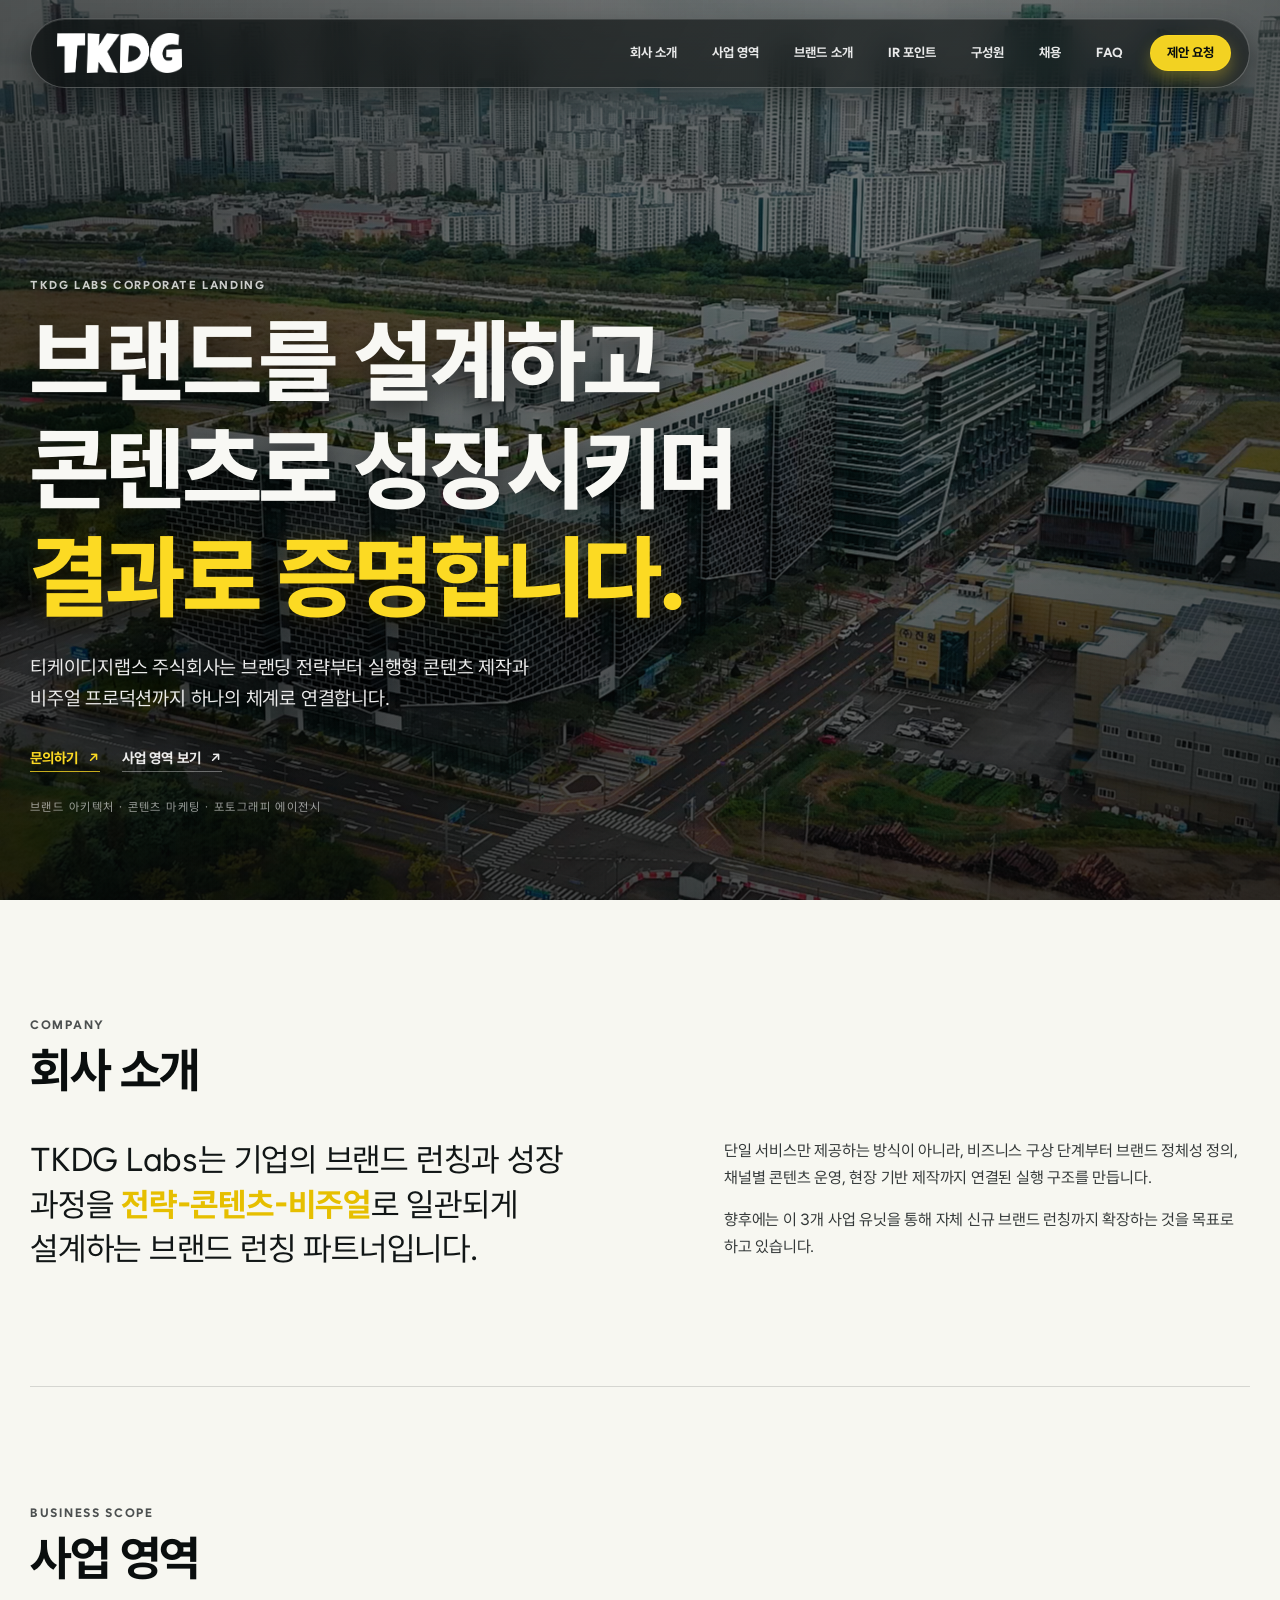
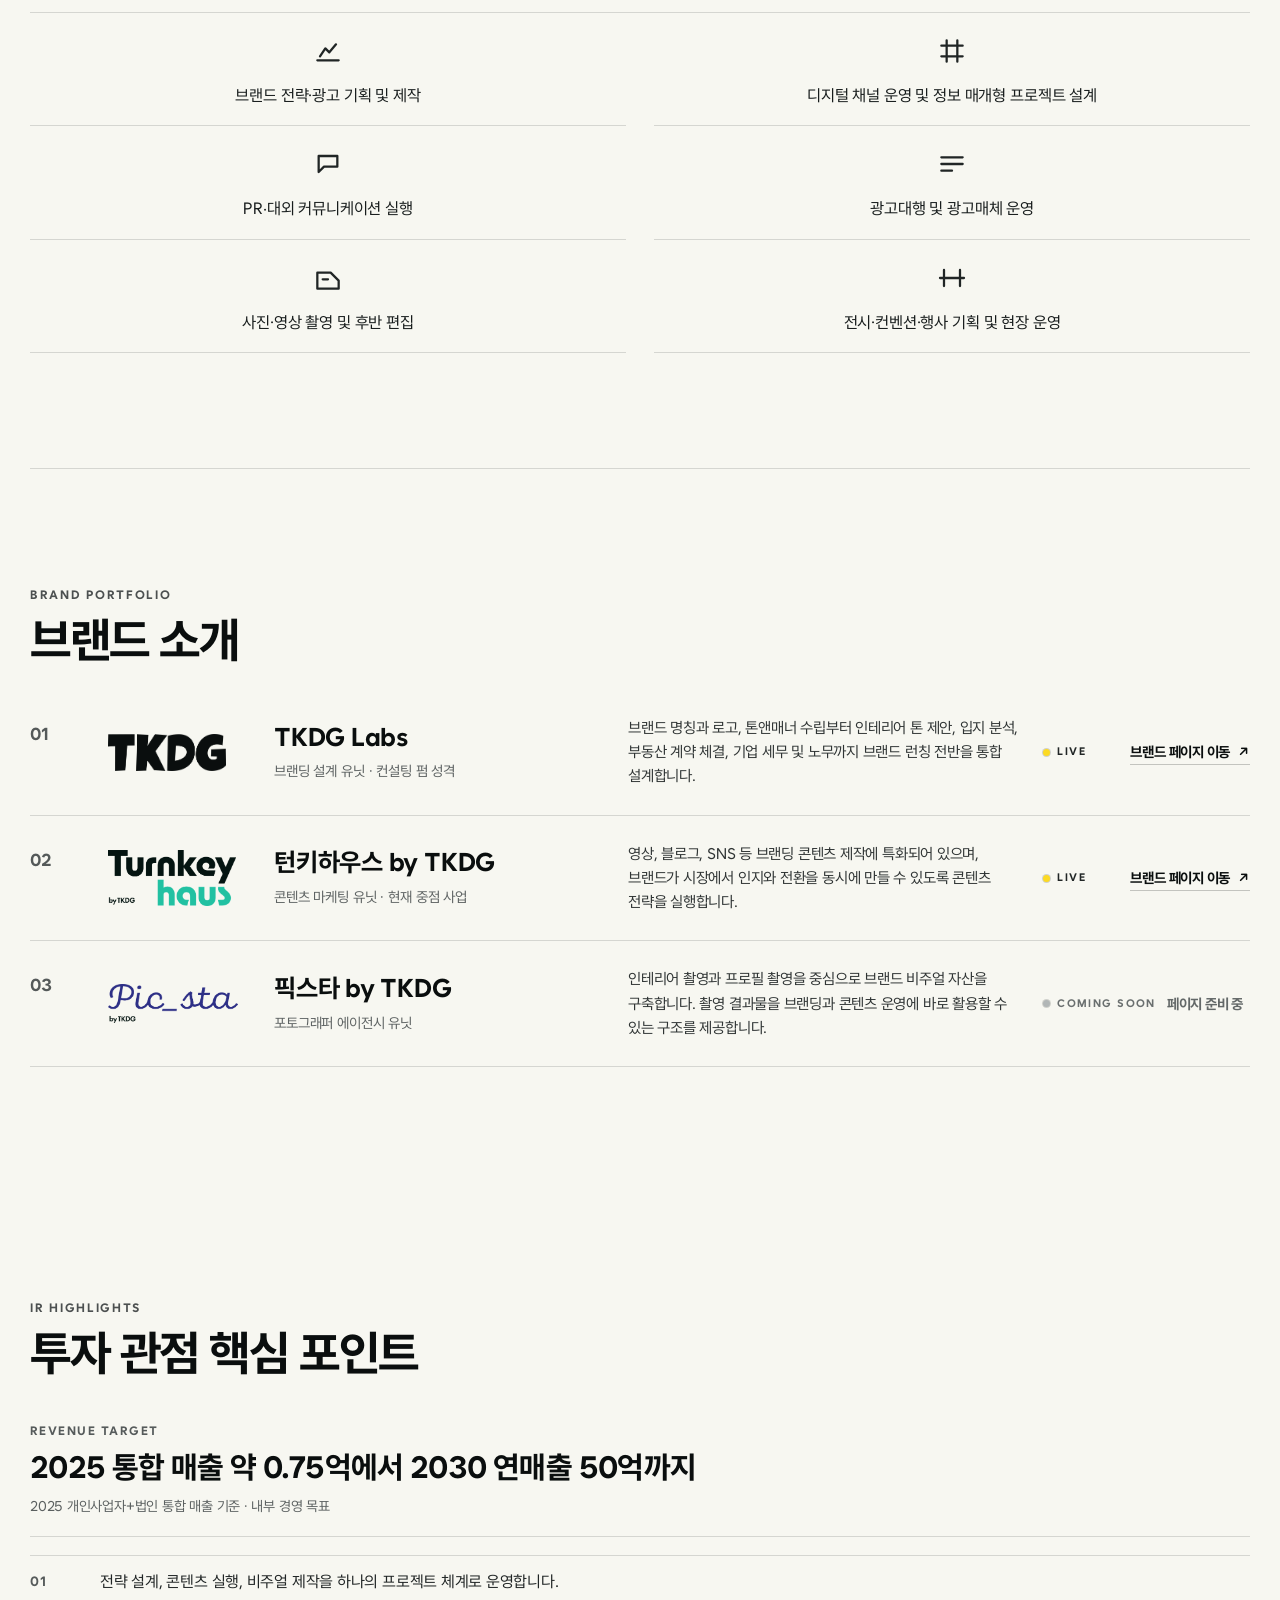
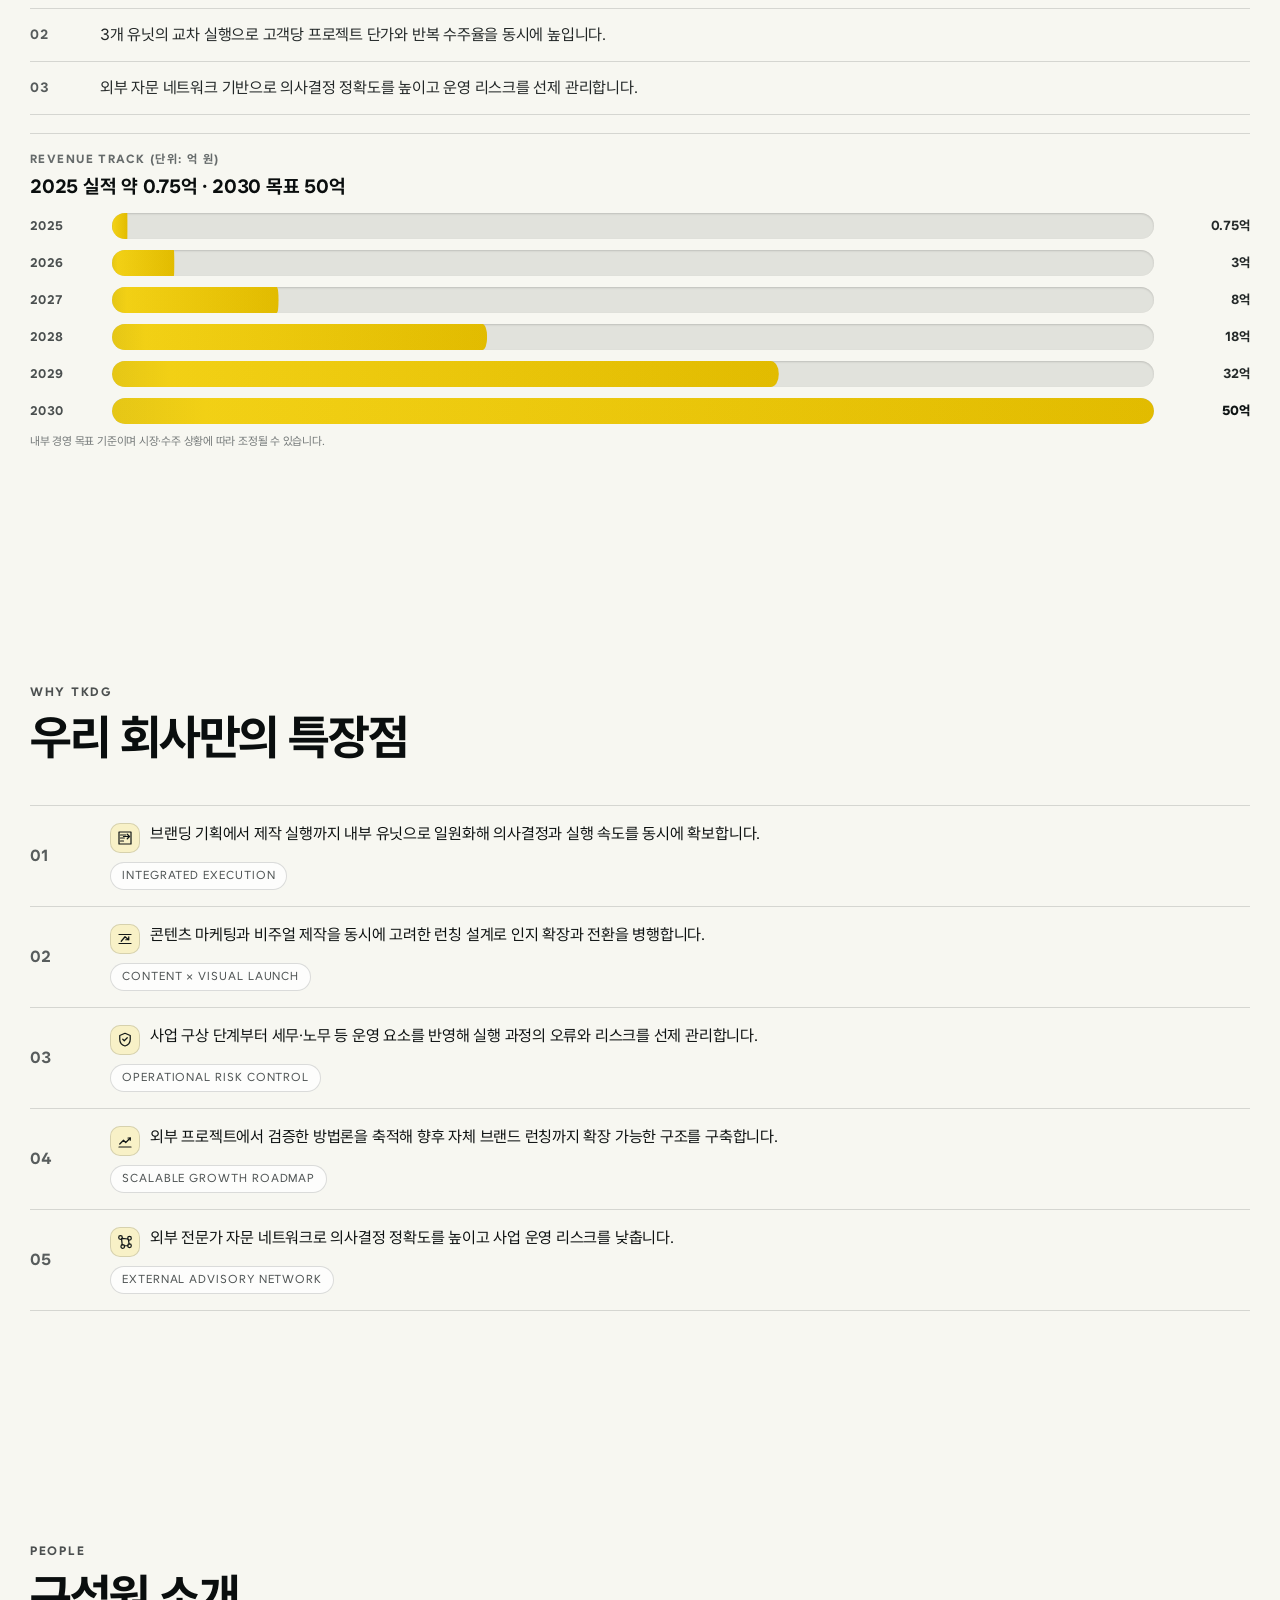
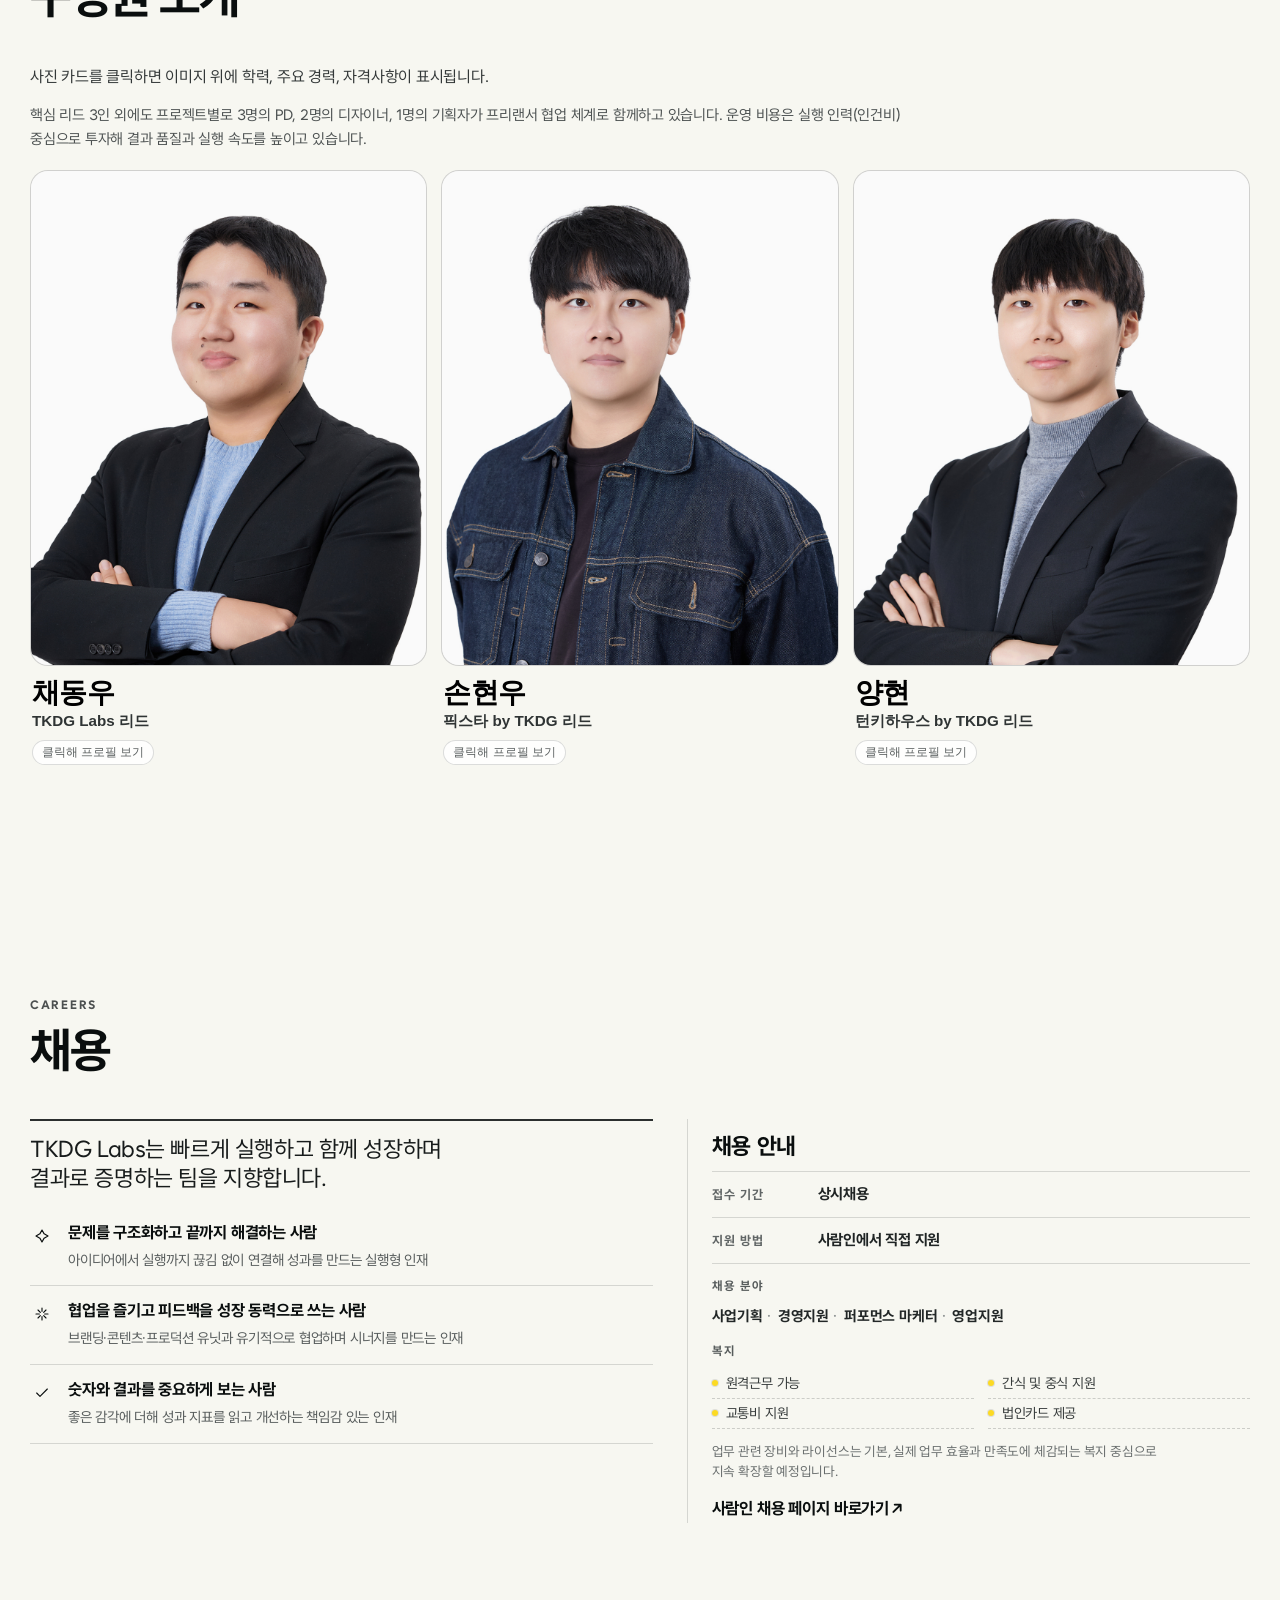
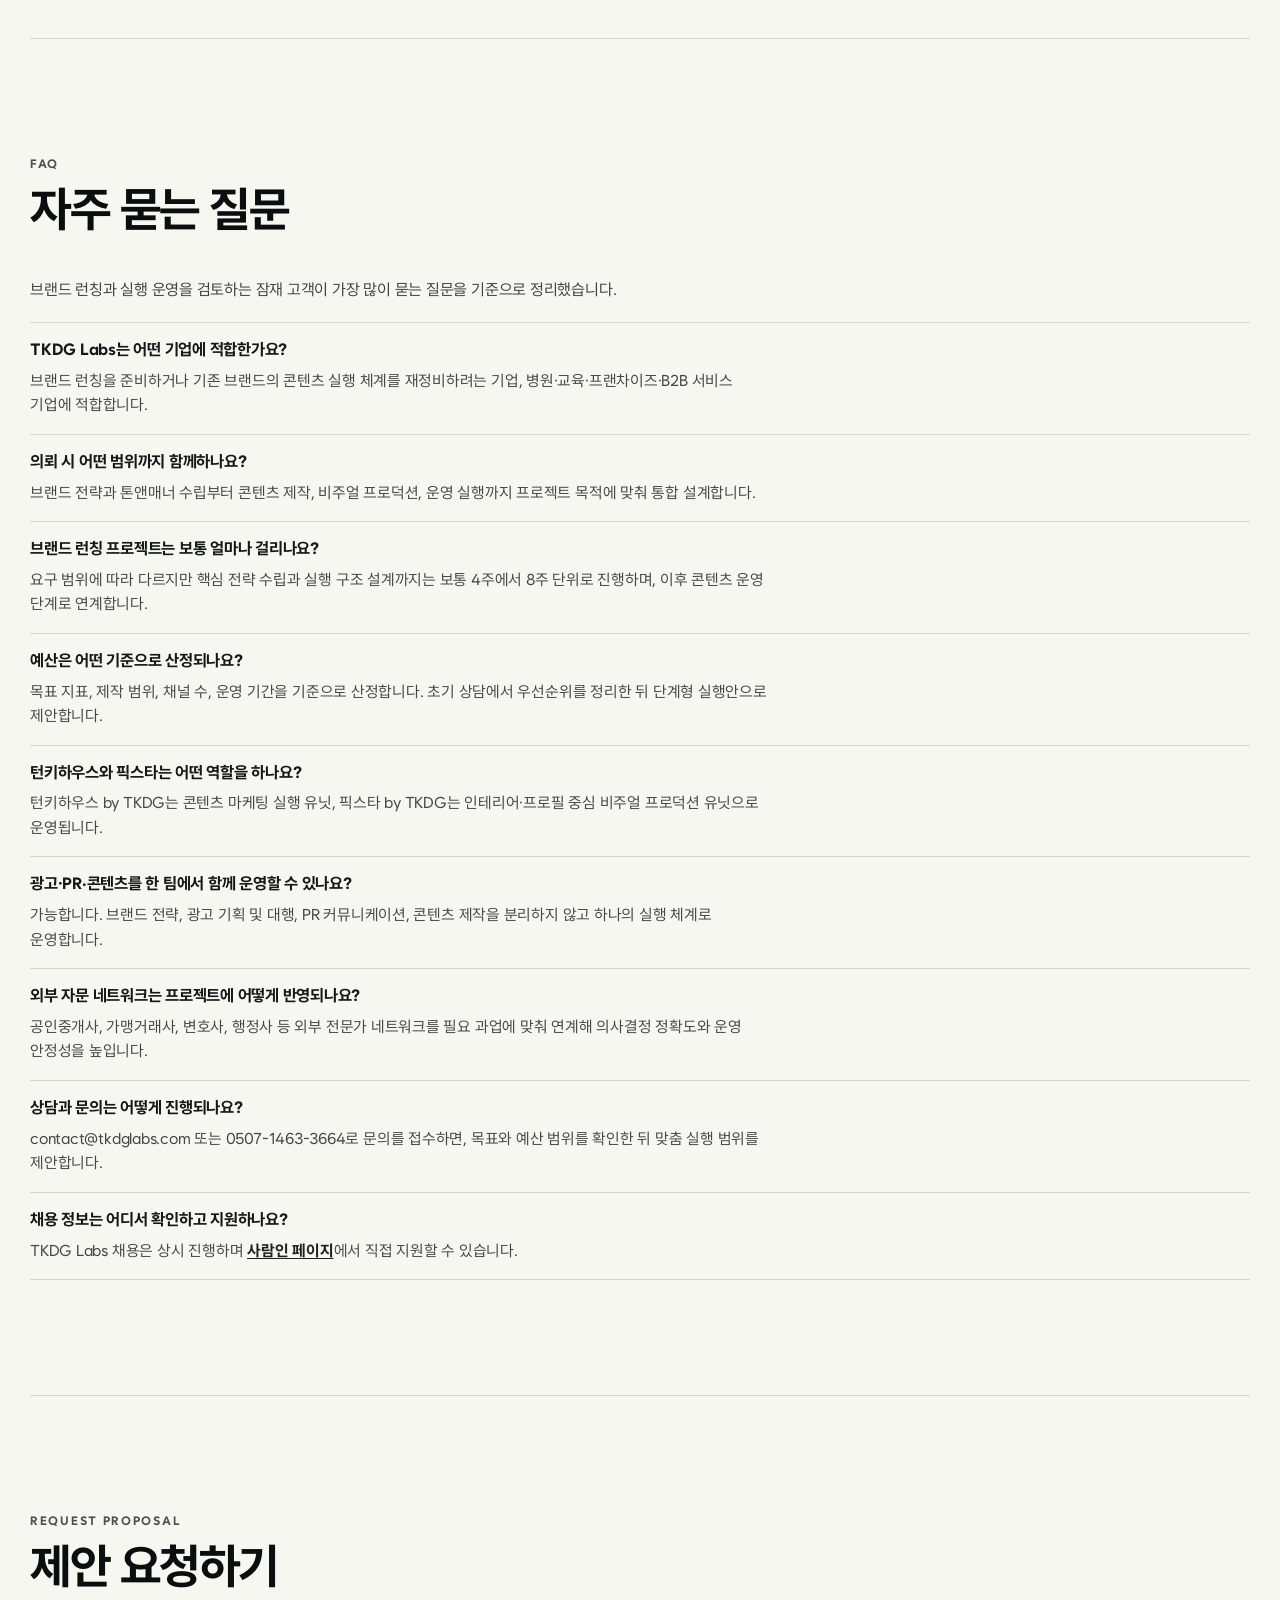
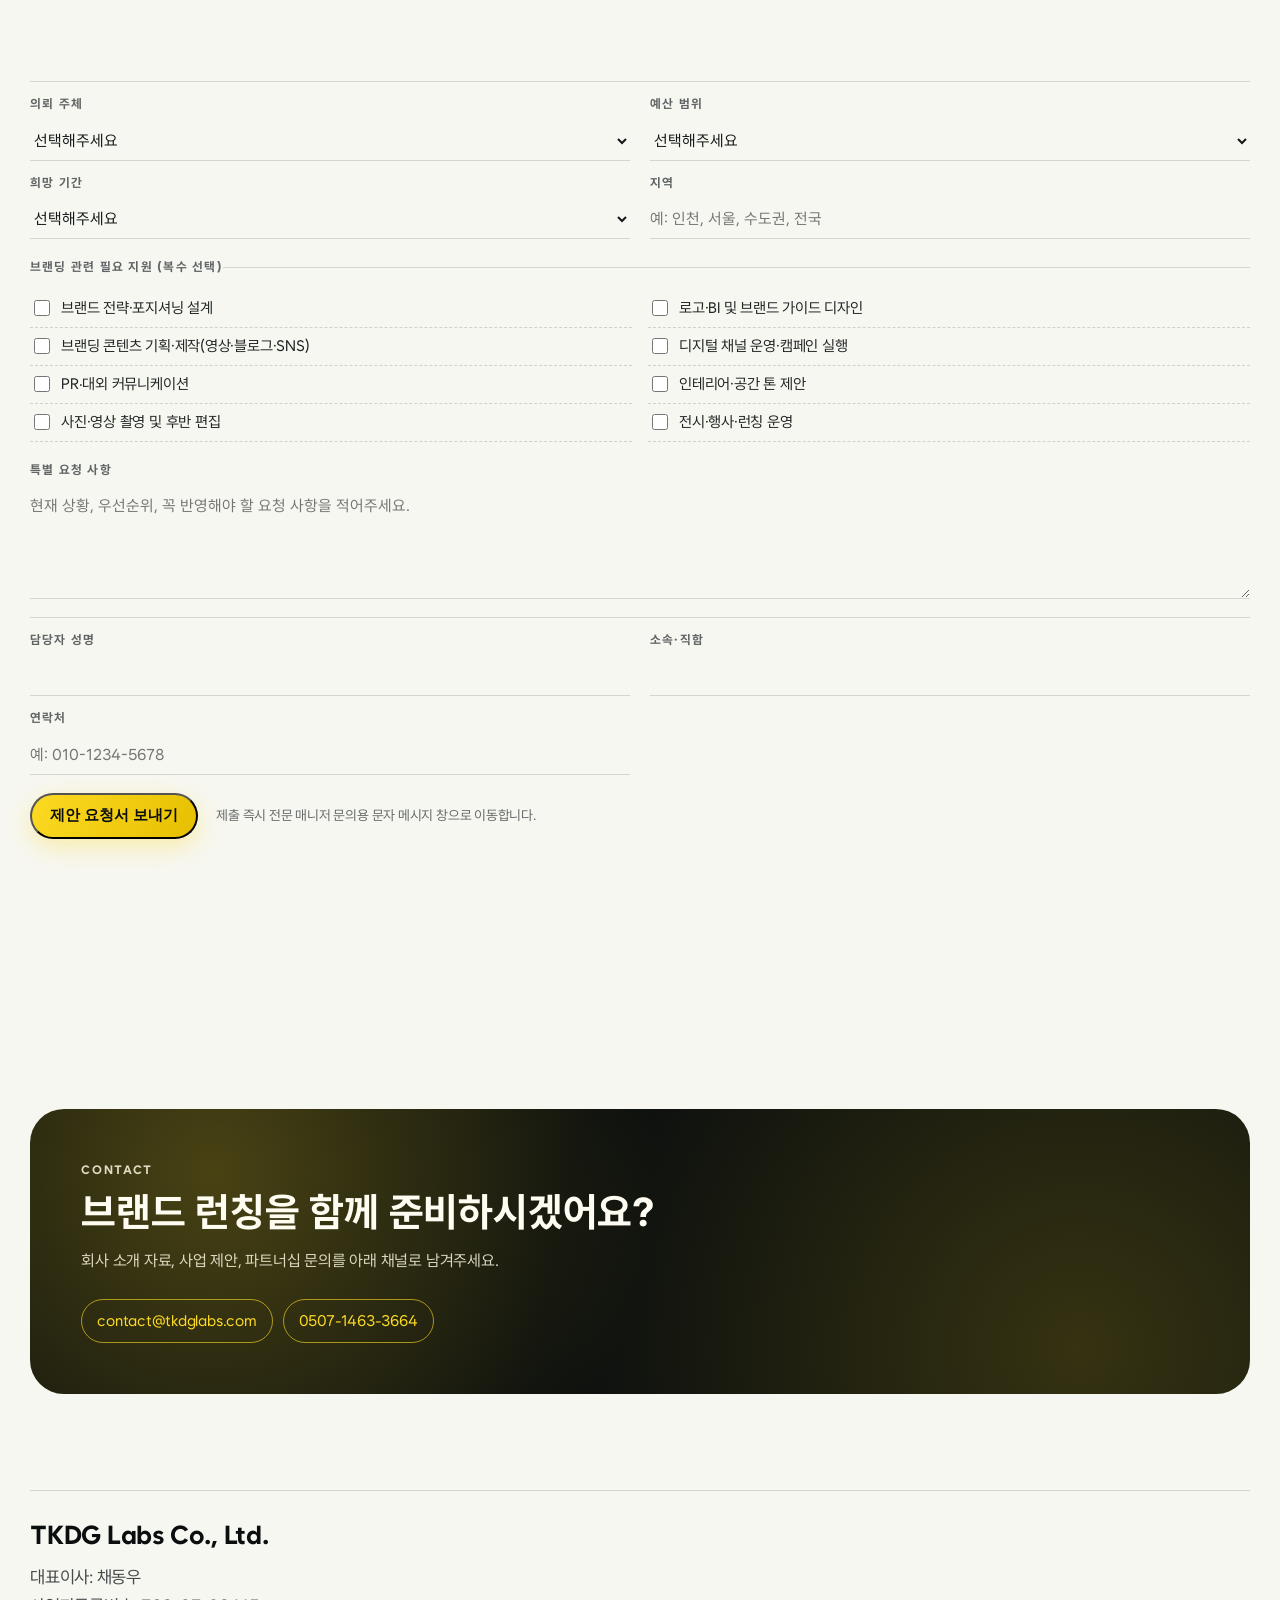
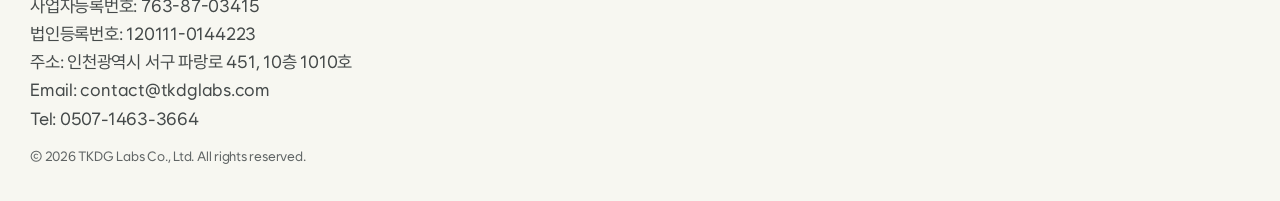
==== commit 23cff68e: "changed" ====
--- a/index.html
+++ b/index.html
@@ -554,6 +554,10 @@
         <p class="team-note reveal">
           사진 카드를 클릭하면 이미지 위에 학력, 주요 경력, 자격사항이 표시됩니다.
         </p>
+        <p class="team-note team-note--support reveal">
+          핵심 리드 3인 외에도 프로젝트별로 3명의 PD, 2명의 디자이너, 1명의 기획자가 프리랜서 협업 체계로 함께하고 있습니다.
+          운영 비용은 실행 인력(인건비) 중심으로 투자해 결과 품질과 실행 속도를 높이고 있습니다.
+        </p>
 
         <div class="team-cards">
           <article class="member-card reveal" data-member-card>
@@ -563,7 +567,7 @@
                 <div class="member-card__overlay">
                   <p class="member-card__overlay-unit">TKDG Labs</p>
                   <h3>채동우</h3>
-                  <p class="member-card__overlay-role">대표이사 · TKDG Labs 리드</p>
+                  <p class="member-card__overlay-role">TKDG Labs 리드</p>
                   <ul class="member-card__overlay-list">
                     <li><b>학력</b><span>국민대학교 기업융합법학과</span></li>
                     <li>
@@ -586,7 +590,7 @@
               </div>
               <div class="member-card__meta">
                 <h3>채동우</h3>
-                <p>대표이사 · TKDG Labs 리드</p>
+                <p>TKDG Labs 리드</p>
                 <span>클릭해 프로필 보기</span>
               </div>
             </button>
@@ -599,7 +603,7 @@
                 <div class="member-card__overlay">
                   <p class="member-card__overlay-unit">픽스타 by TKDG</p>
                   <h3>손현우</h3>
-                  <p class="member-card__overlay-role">리드 · Pic_sta by TKDG</p>
+                  <p class="member-card__overlay-role">픽스타 by TKDG 리드</p>
                   <ul class="member-card__overlay-list">
                     <li><b>학력</b><span>서울영상고등학교 영상콘텐츠과</span></li>
                     <li>
@@ -623,7 +627,7 @@
               </div>
               <div class="member-card__meta">
                 <h3>손현우</h3>
-                <p>리드 · Pic_sta by TKDG</p>
+                <p>픽스타 by TKDG 리드</p>
                 <span>클릭해 프로필 보기</span>
               </div>
             </button>
@@ -636,7 +640,7 @@
                 <div class="member-card__overlay">
                   <p class="member-card__overlay-unit">턴키하우스 by TKDG</p>
                   <h3>양현</h3>
-                  <p class="member-card__overlay-role">리드 · Turnkeyhaus by TKDG</p>
+                  <p class="member-card__overlay-role">턴키하우스 by TKDG 리드</p>
                   <ul class="member-card__overlay-list">
                     <li><b>학력</b><span>간세이가쿠인대학교 미디어정보학과</span></li>
                     <li>
@@ -659,7 +663,7 @@
               </div>
               <div class="member-card__meta">
                 <h3>양현</h3>
-                <p>리드 · Turnkeyhaus by TKDG</p>
+                <p>턴키하우스 by TKDG 리드</p>
                 <span>클릭해 프로필 보기</span>
               </div>
             </button>
--- a/styles.css
+++ b/styles.css
@@ -944,6 +944,15 @@
   color: #333838;
 }
 
+.team-note--support {
+  margin-top: -8px;
+  margin-bottom: 18px;
+  color: #4d5252;
+  font-size: 0.94rem;
+  line-height: 1.62;
+  max-width: 900px;
+}
+
 .team-cards {
   display: grid;
   grid-template-columns: repeat(3, minmax(0, 1fr));
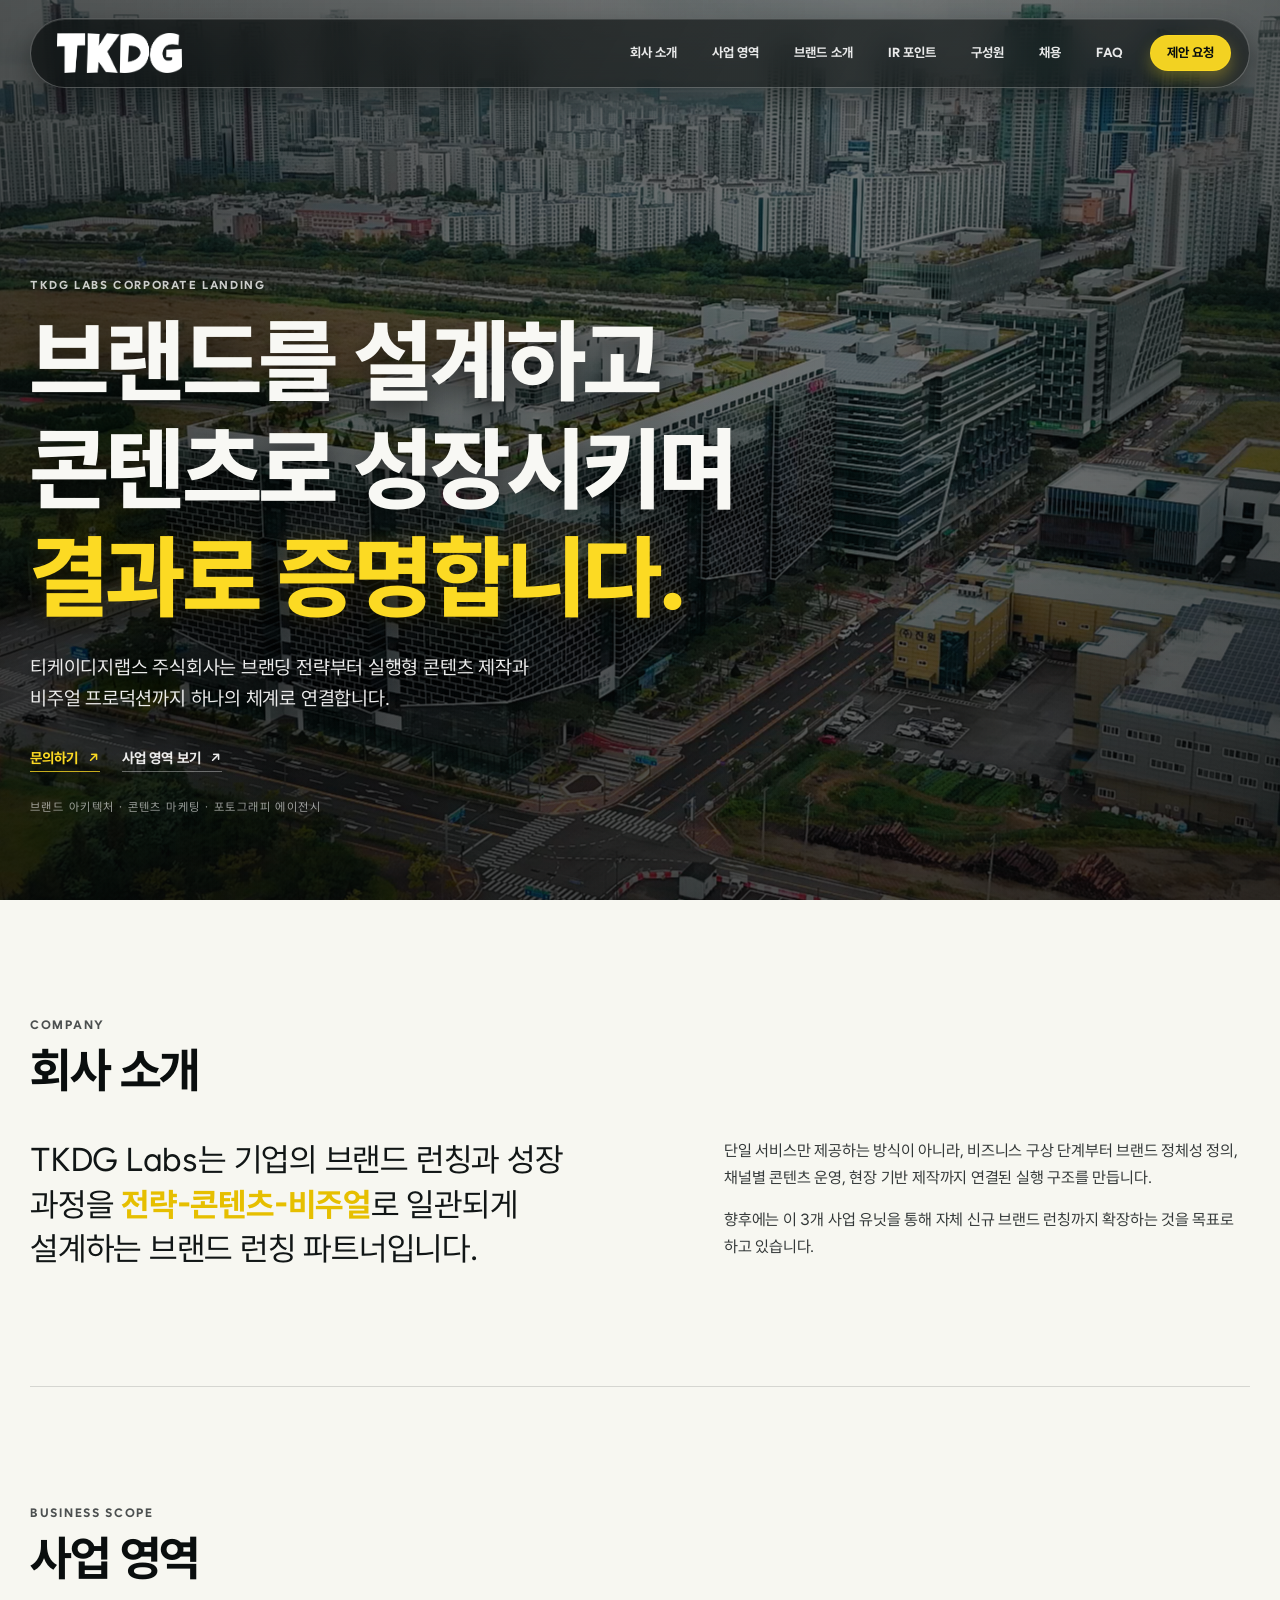
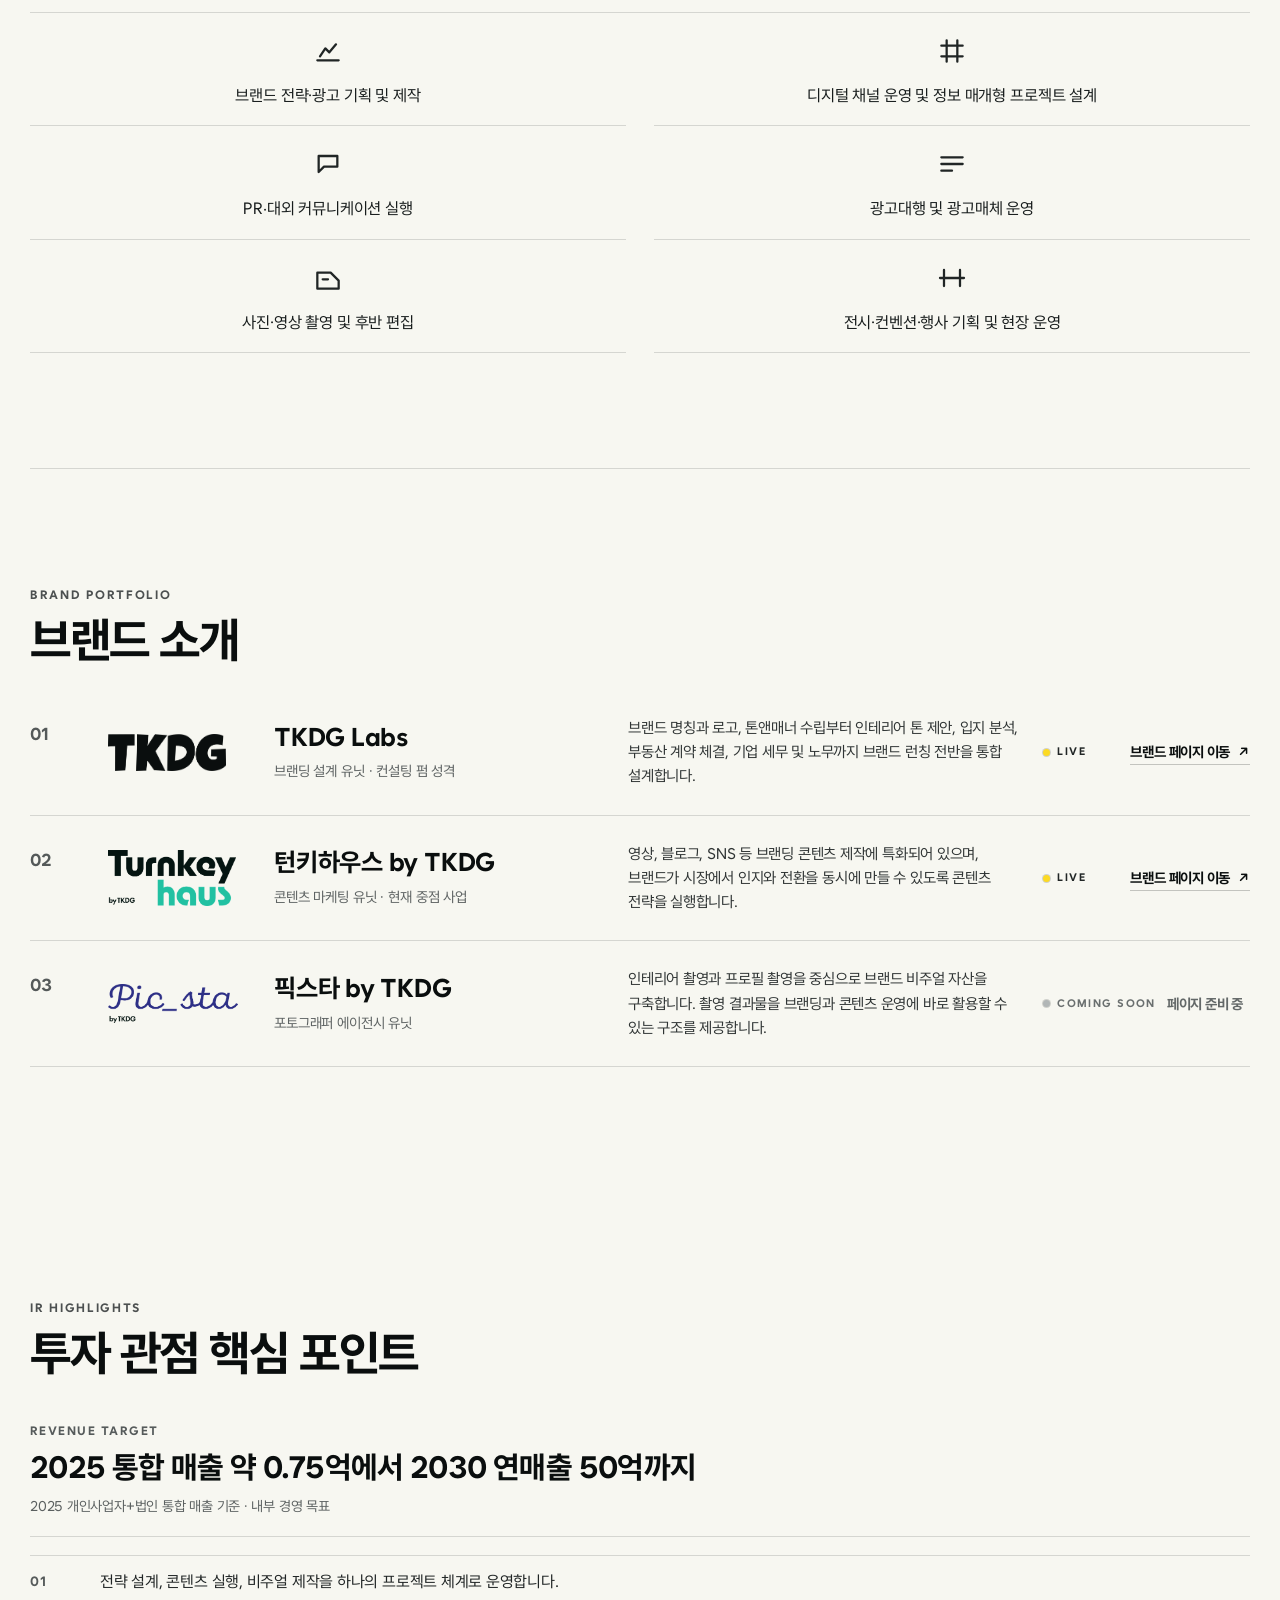
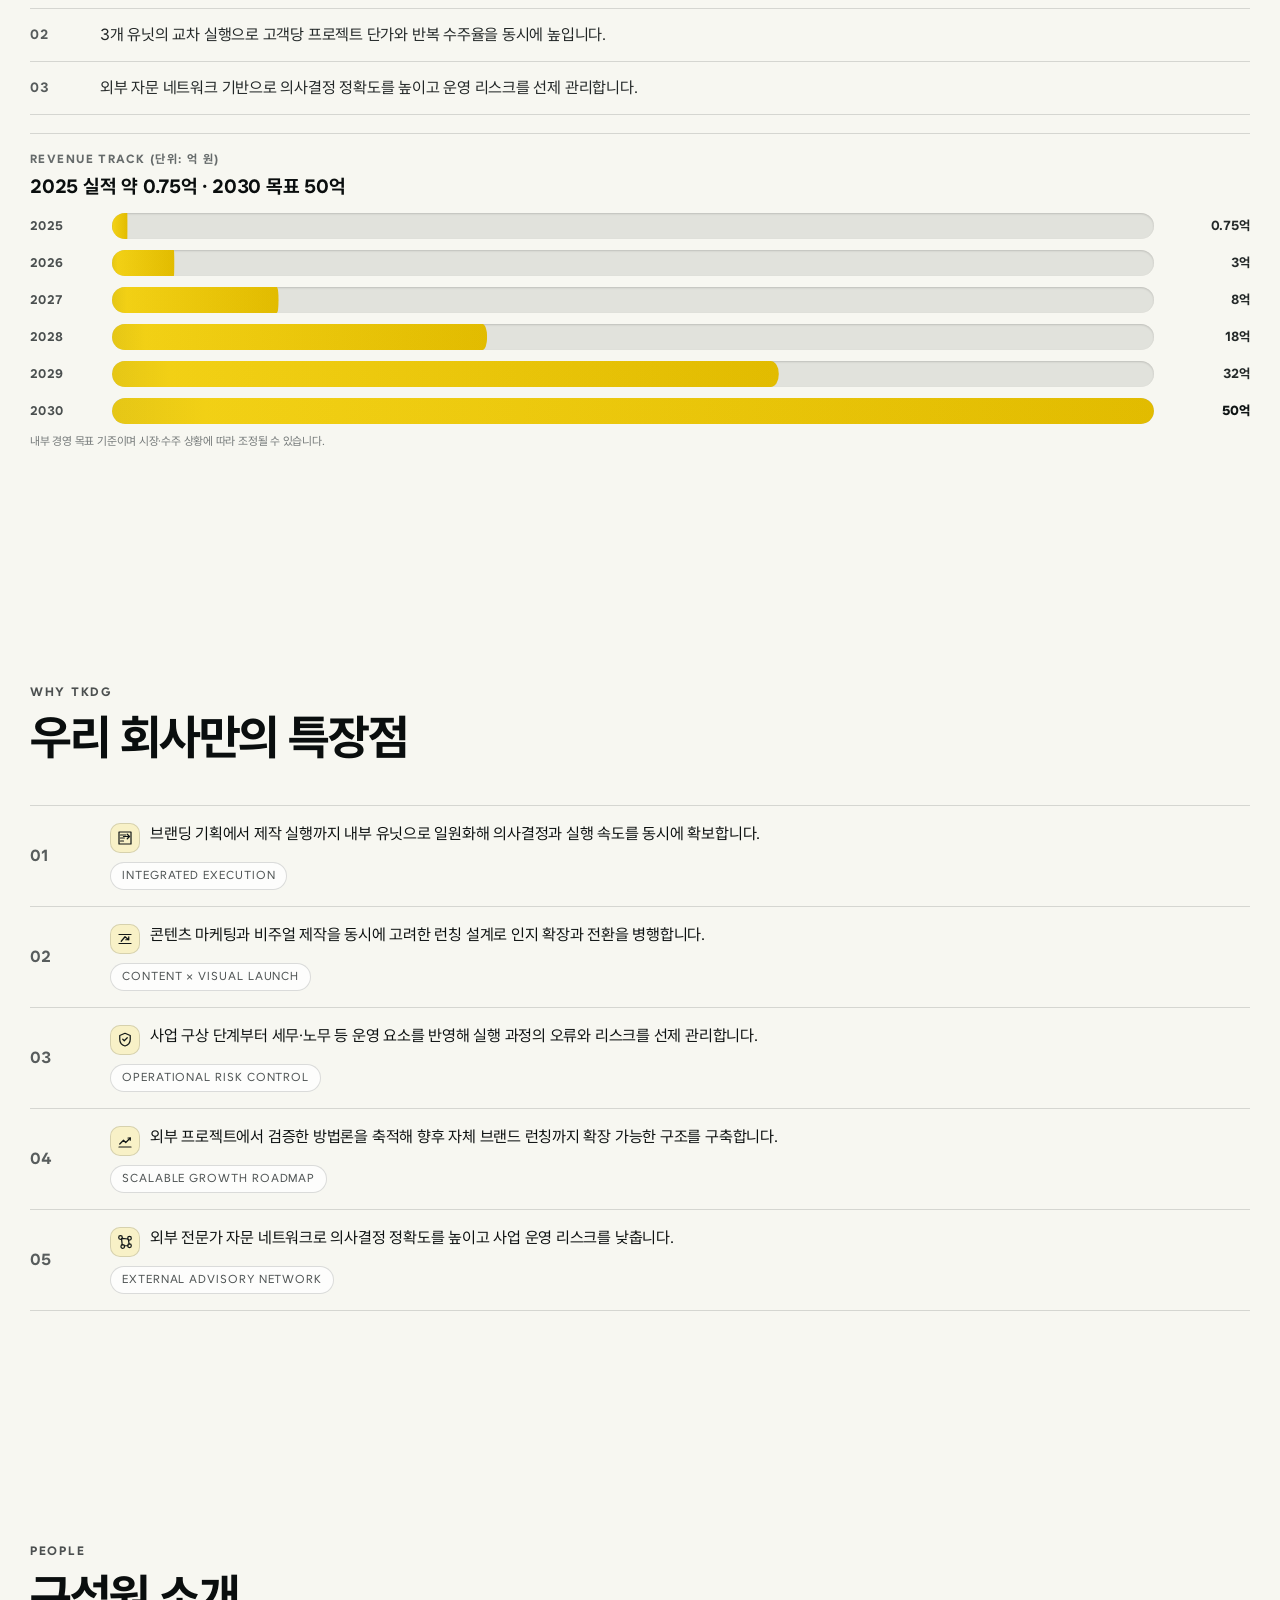
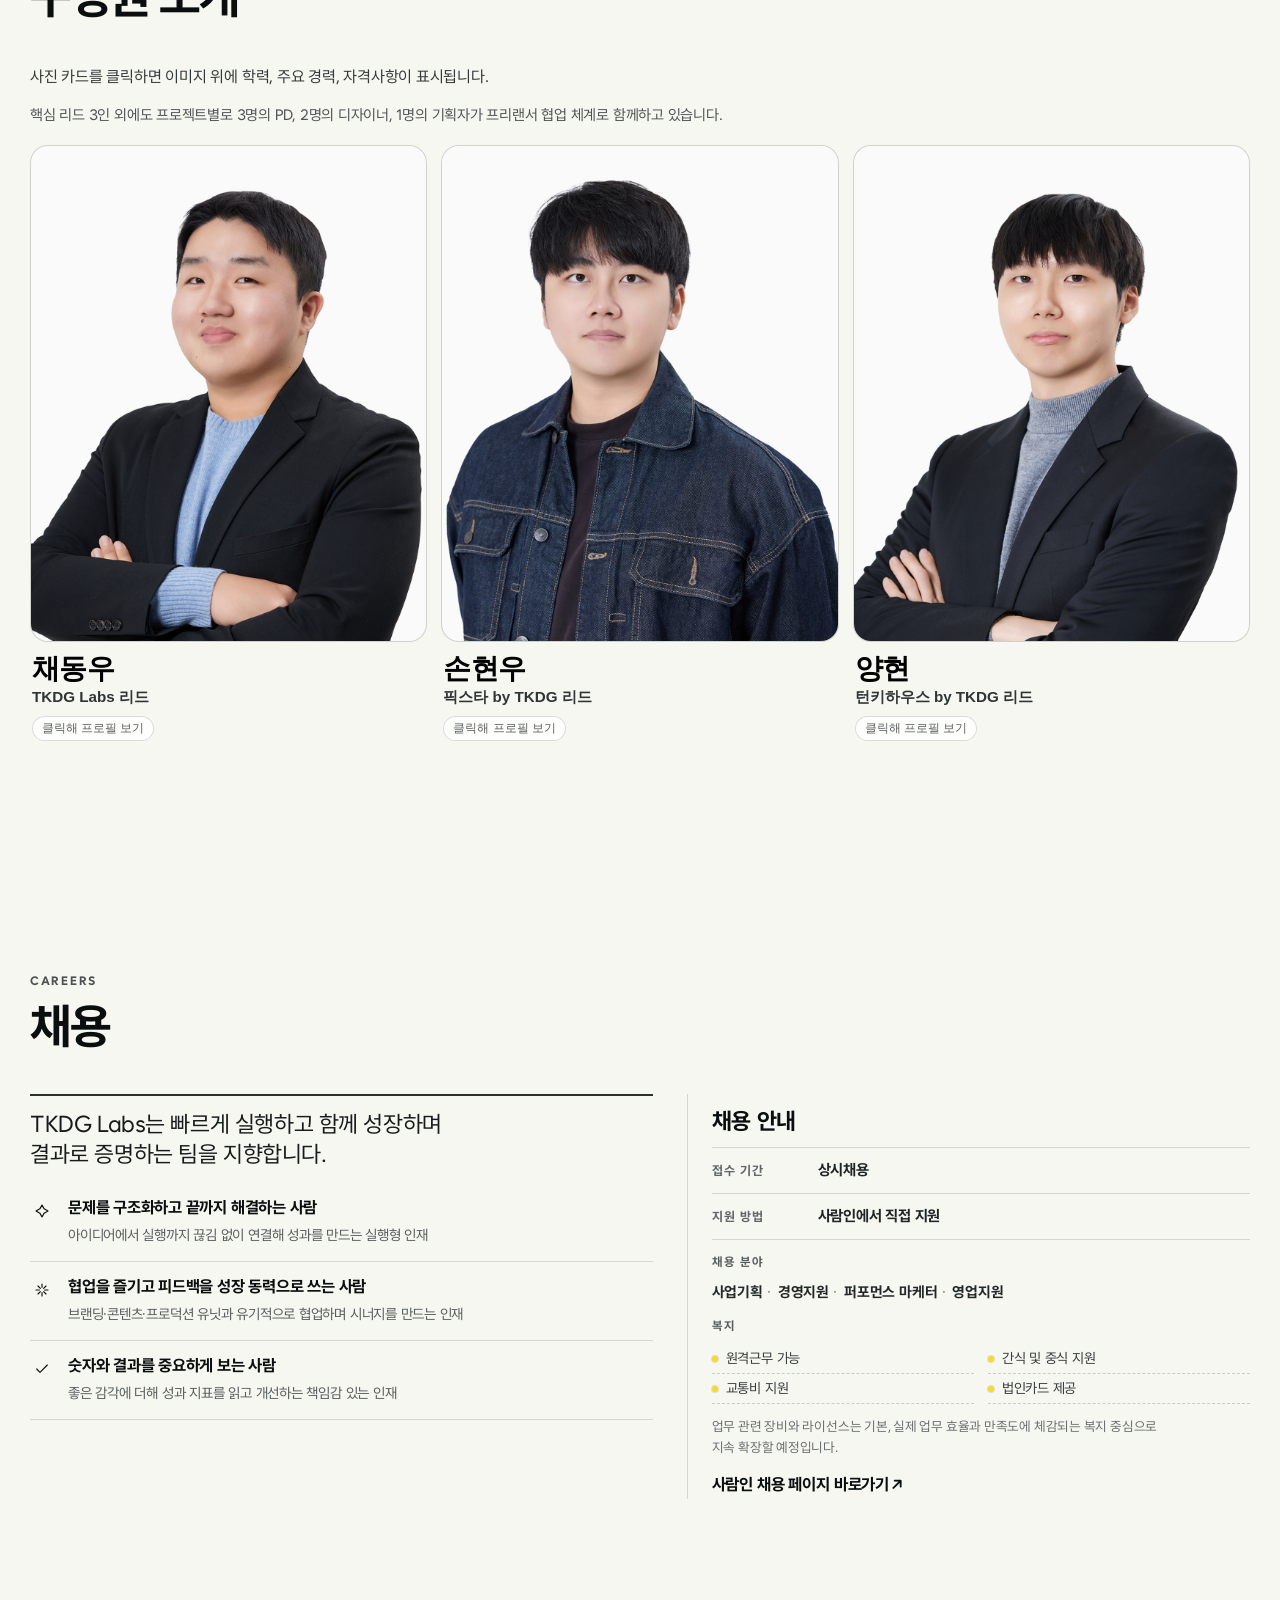
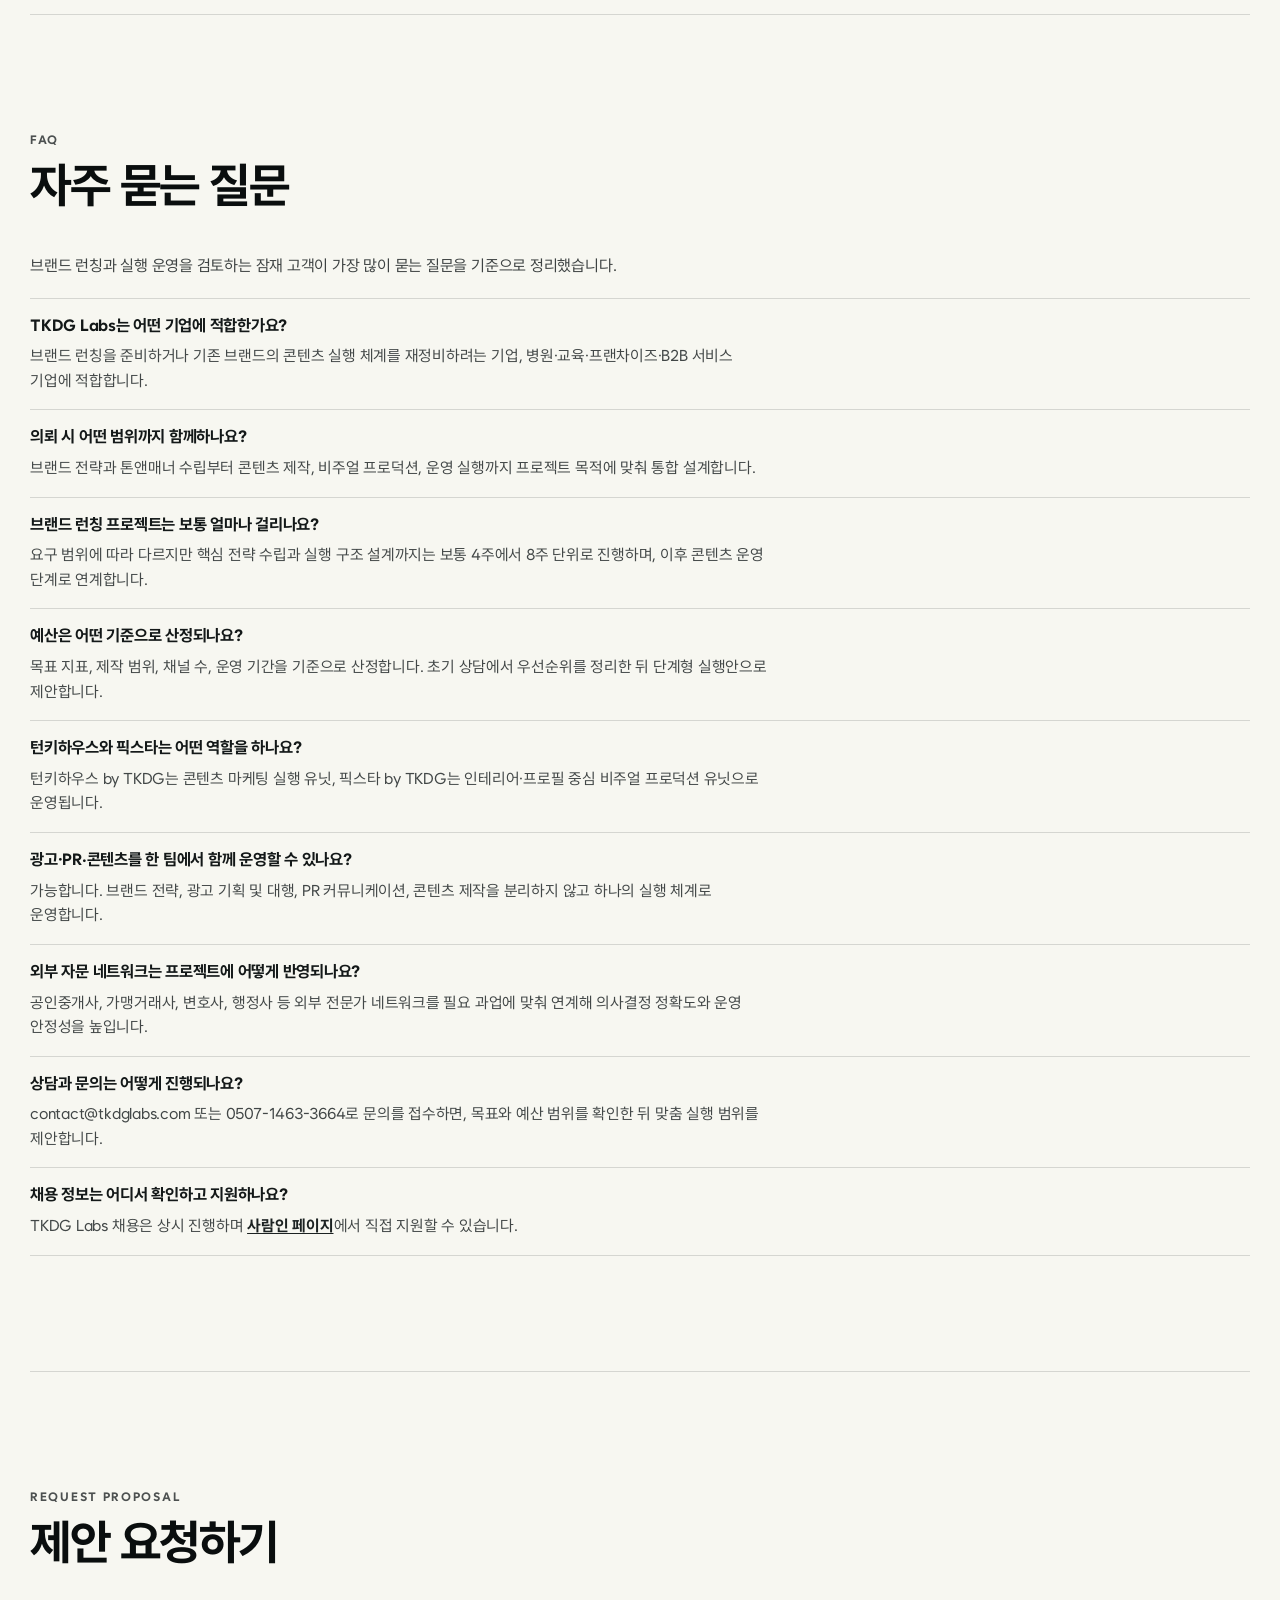
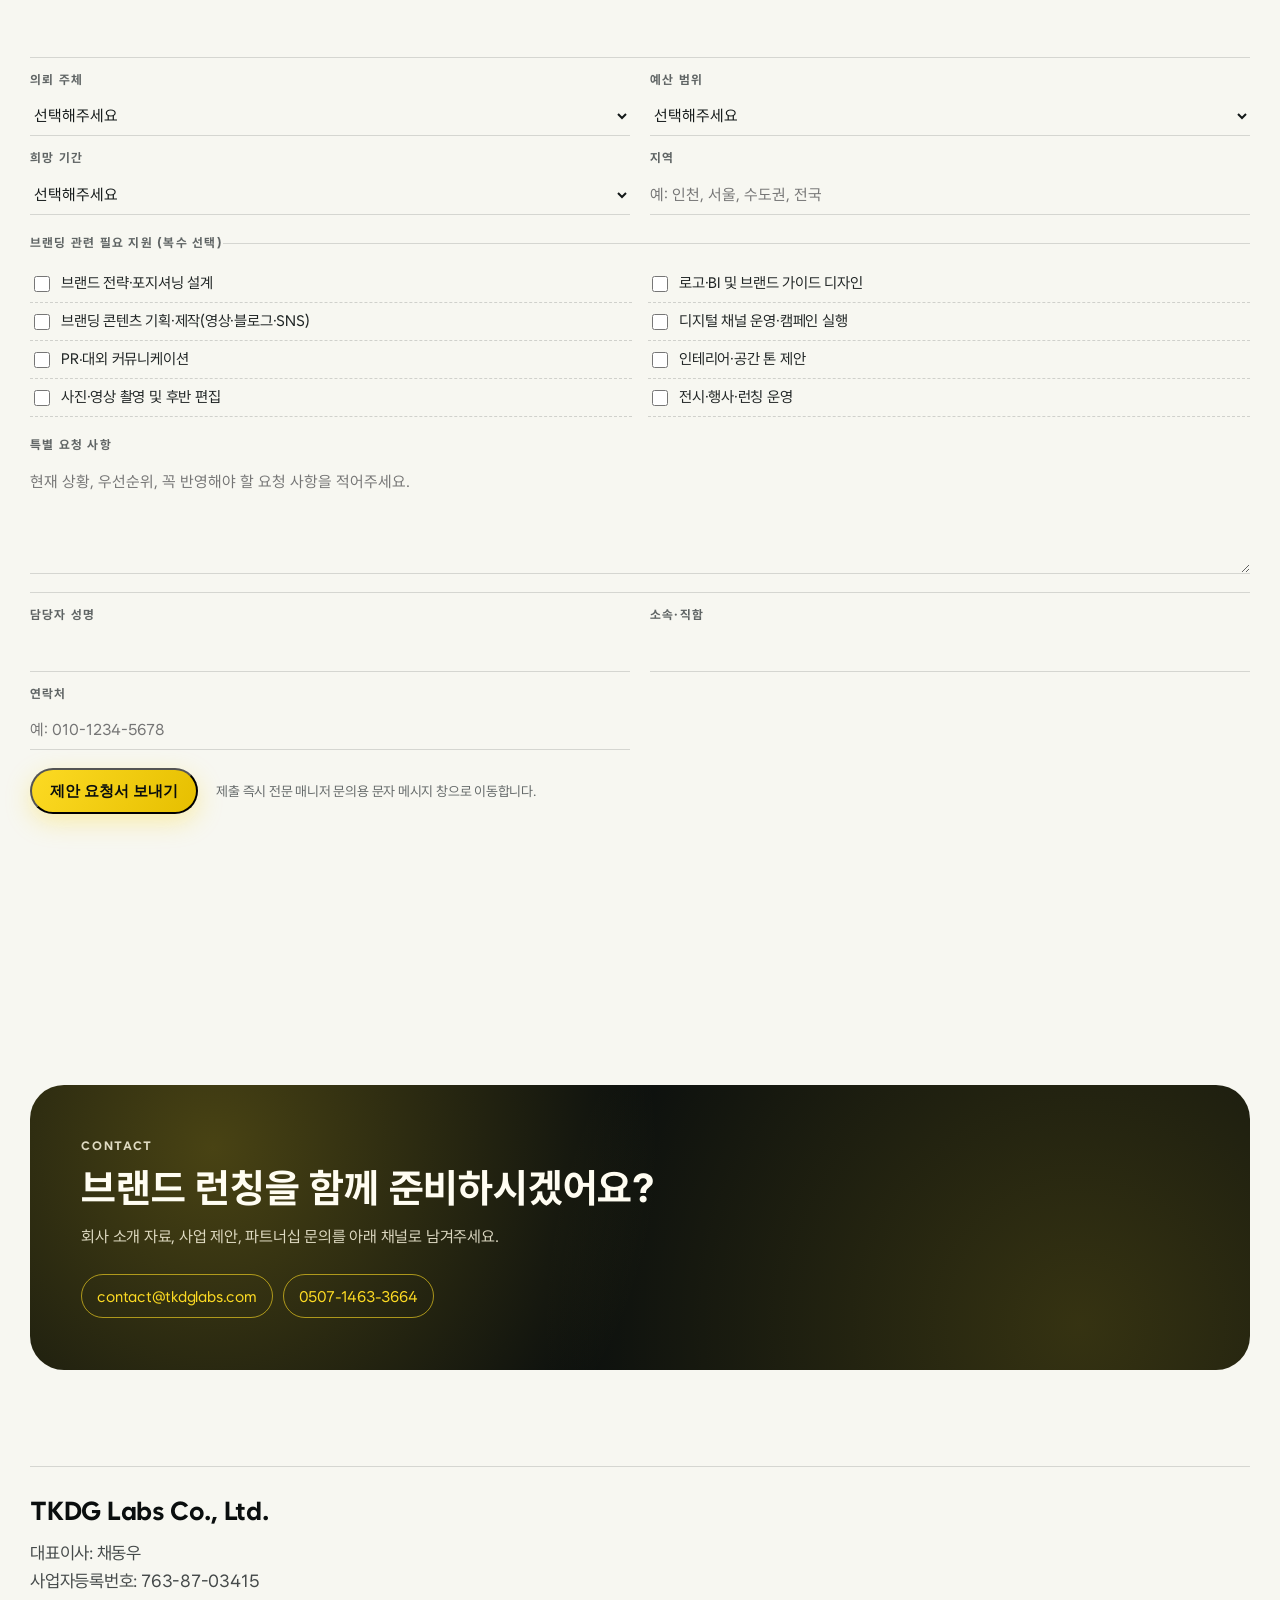
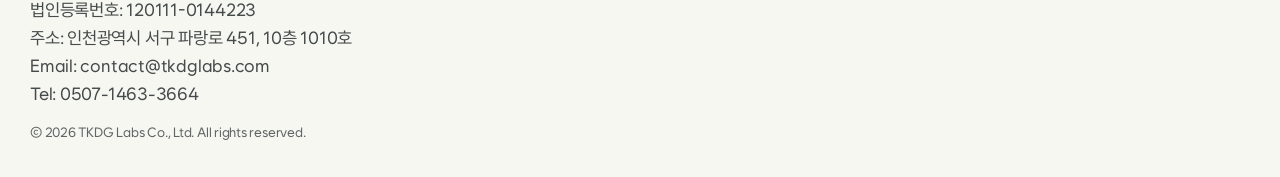
==== commit 39421387: "changed" ====
--- a/index.html
+++ b/index.html
@@ -556,7 +556,6 @@
         </p>
         <p class="team-note team-note--support reveal">
           핵심 리드 3인 외에도 프로젝트별로 3명의 PD, 2명의 디자이너, 1명의 기획자가 프리랜서 협업 체계로 함께하고 있습니다.
-          운영 비용은 실행 인력(인건비) 중심으로 투자해 결과 품질과 실행 속도를 높이고 있습니다.
         </p>
 
         <div class="team-cards">
@@ -569,7 +568,14 @@
                   <h3>채동우</h3>
                   <p class="member-card__overlay-role">TKDG Labs 리드</p>
                   <ul class="member-card__overlay-list">
-                    <li><b>학력</b><span>국민대학교 기업융합법학과</span></li>
+                    <li>
+                      <b>학력</b>
+                      <span>
+                        <span class="member-line">서울영상고등학교 영상경영과</span>
+                        <span class="member-line">명지전문대학 커뮤니케이션디자인과 중퇴</span>
+                        <span class="member-line">국민대학교 기업융합법학과</span>
+                      </span>
+                    </li>
                     <li>
                       <b>경력</b>
                       <span>
@@ -642,7 +648,13 @@
                   <h3>양현</h3>
                   <p class="member-card__overlay-role">턴키하우스 by TKDG 리드</p>
                   <ul class="member-card__overlay-list">
-                    <li><b>학력</b><span>간세이가쿠인대학교 미디어정보학과</span></li>
+                    <li>
+                      <b>학력</b>
+                      <span>
+                        <span class="member-line">서울영상고등학교 영상콘텐츠과</span>
+                        <span class="member-line">간세이가쿠인대학교 미디어정보학과</span>
+                      </span>
+                    </li>
                     <li>
                       <b>경력</b>
                       <span>
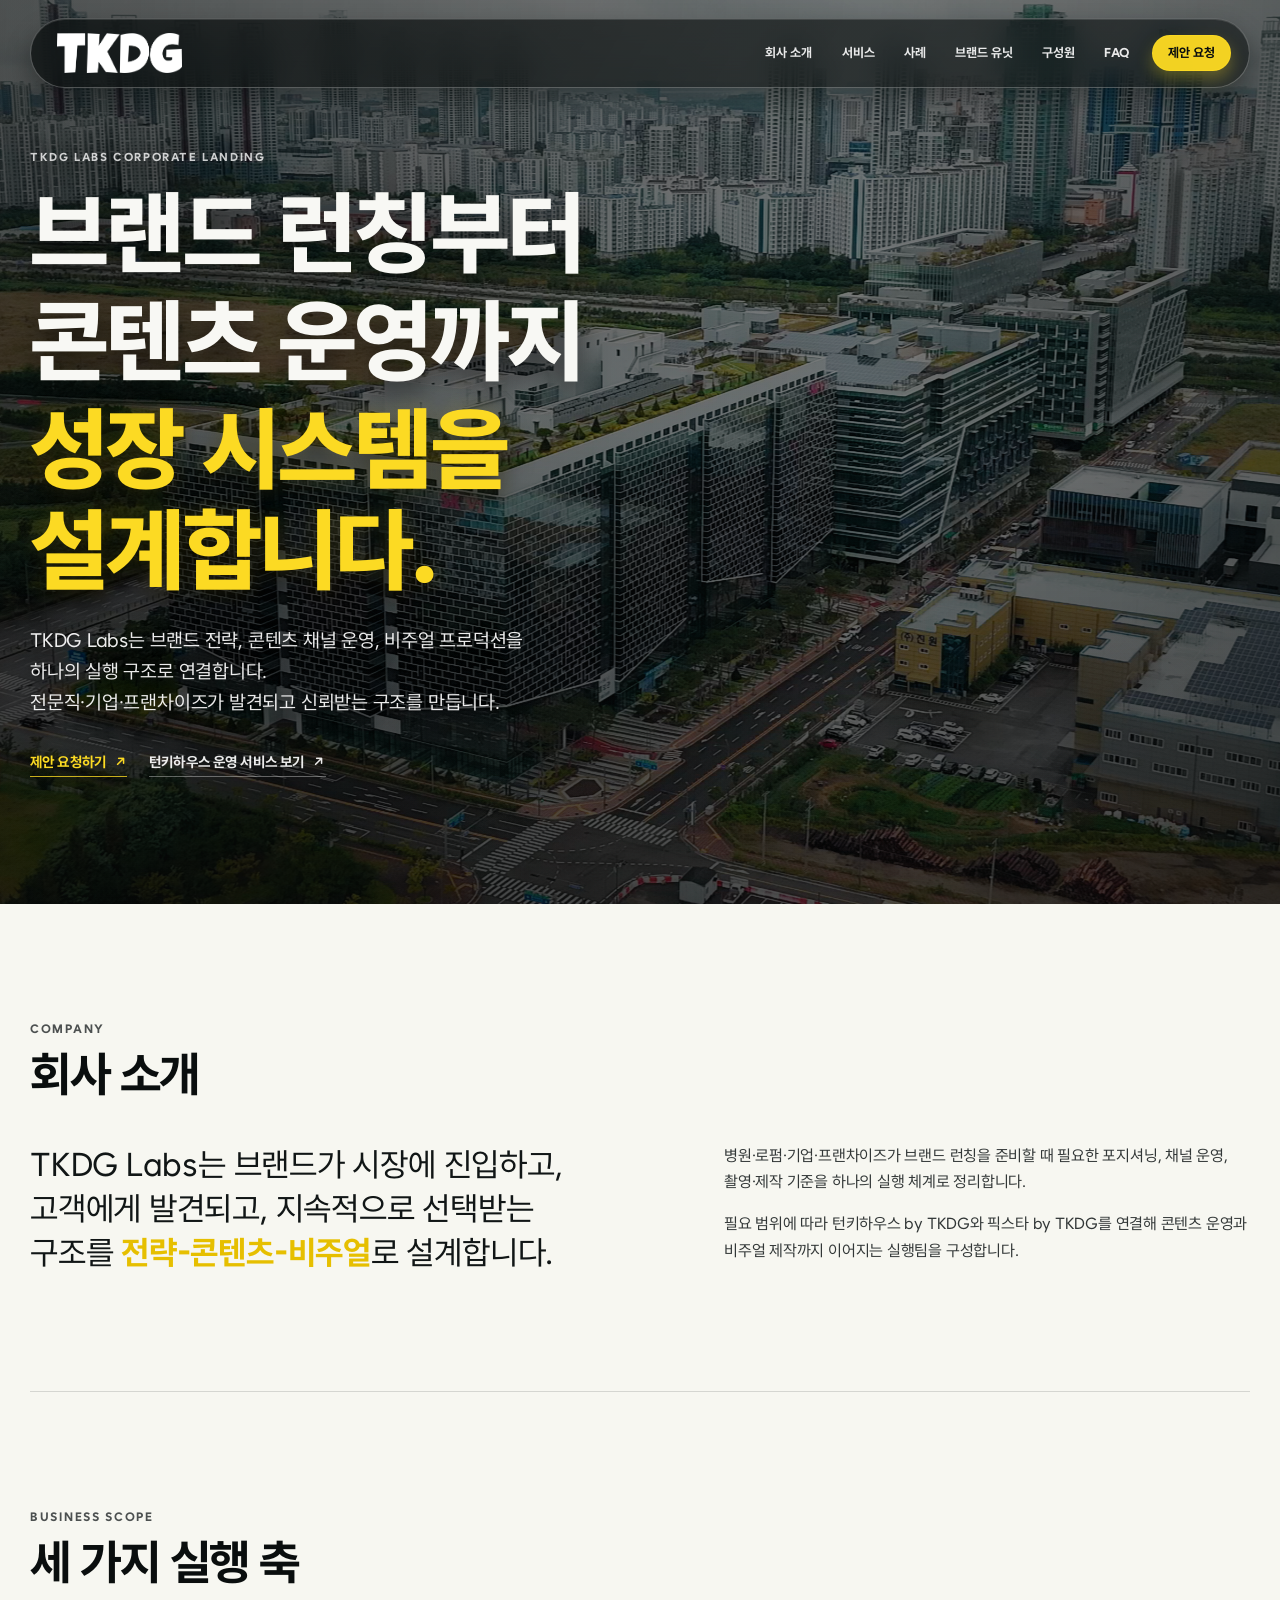
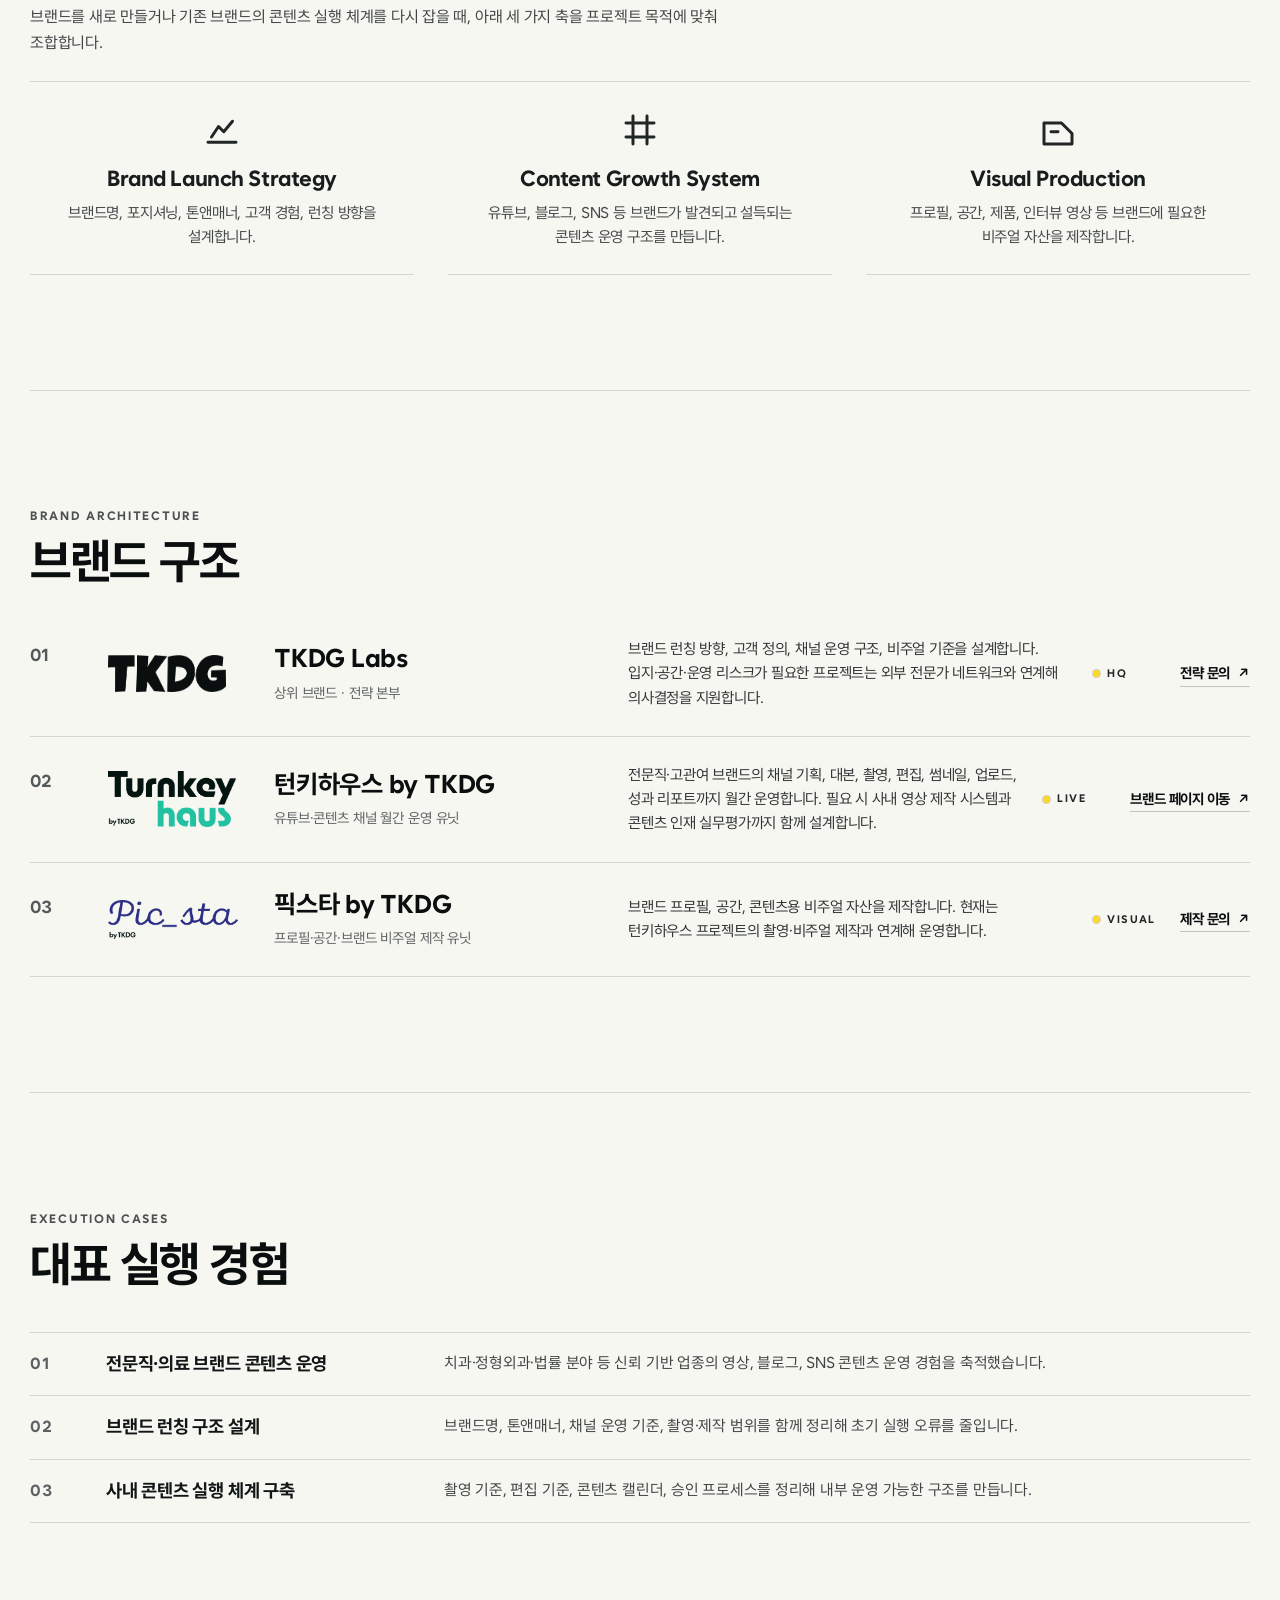
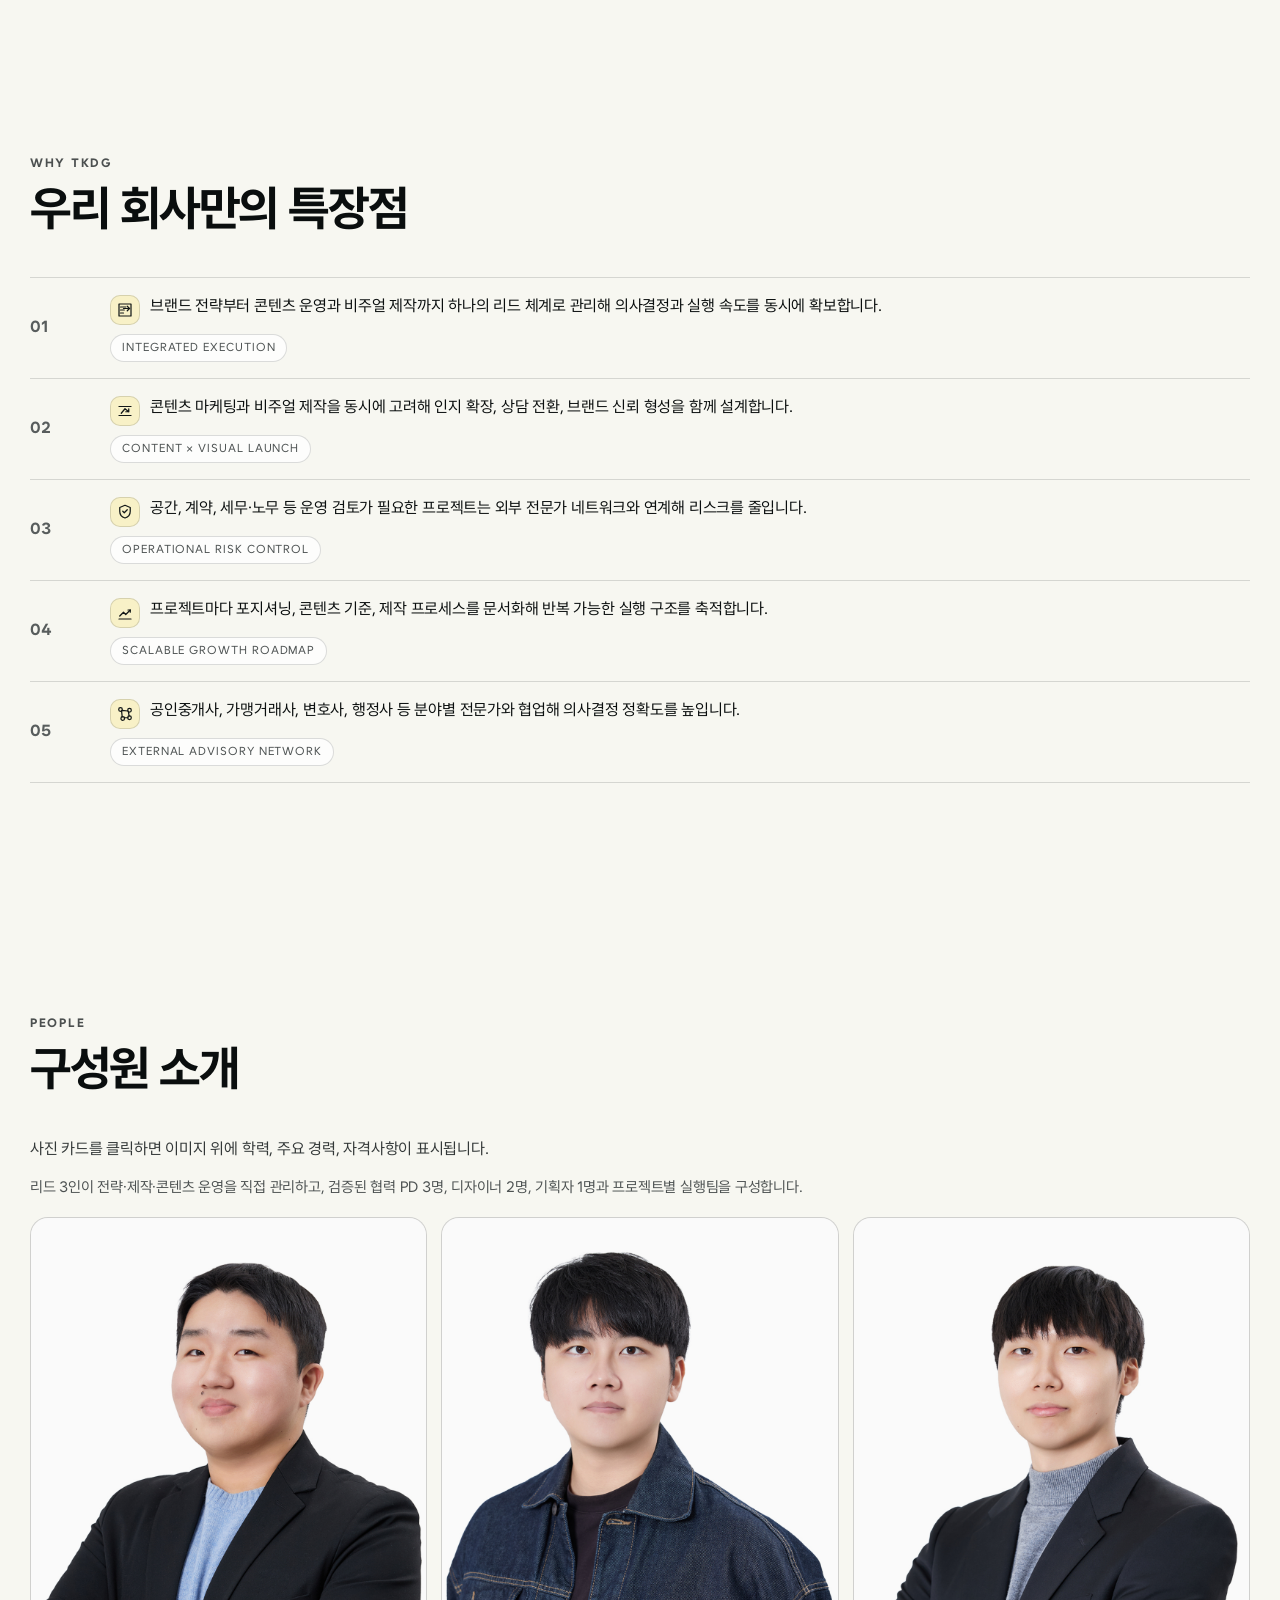
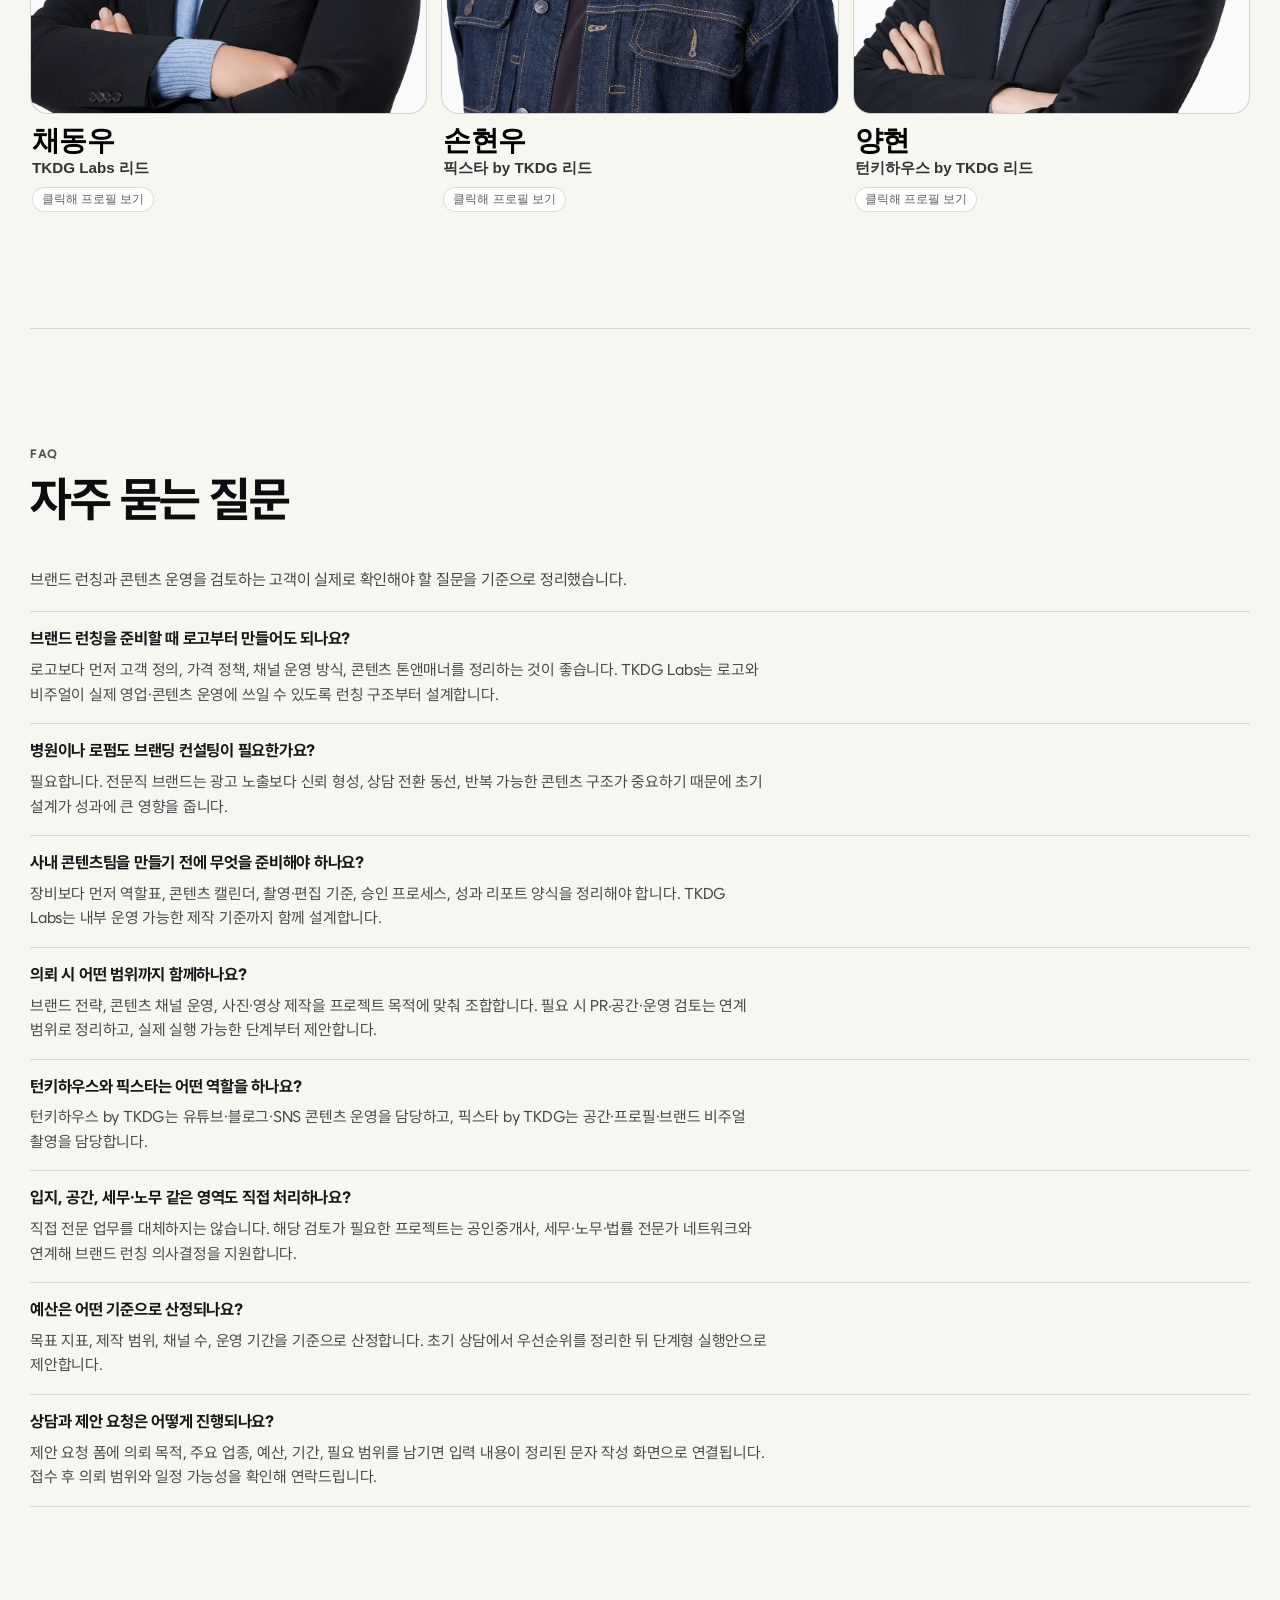
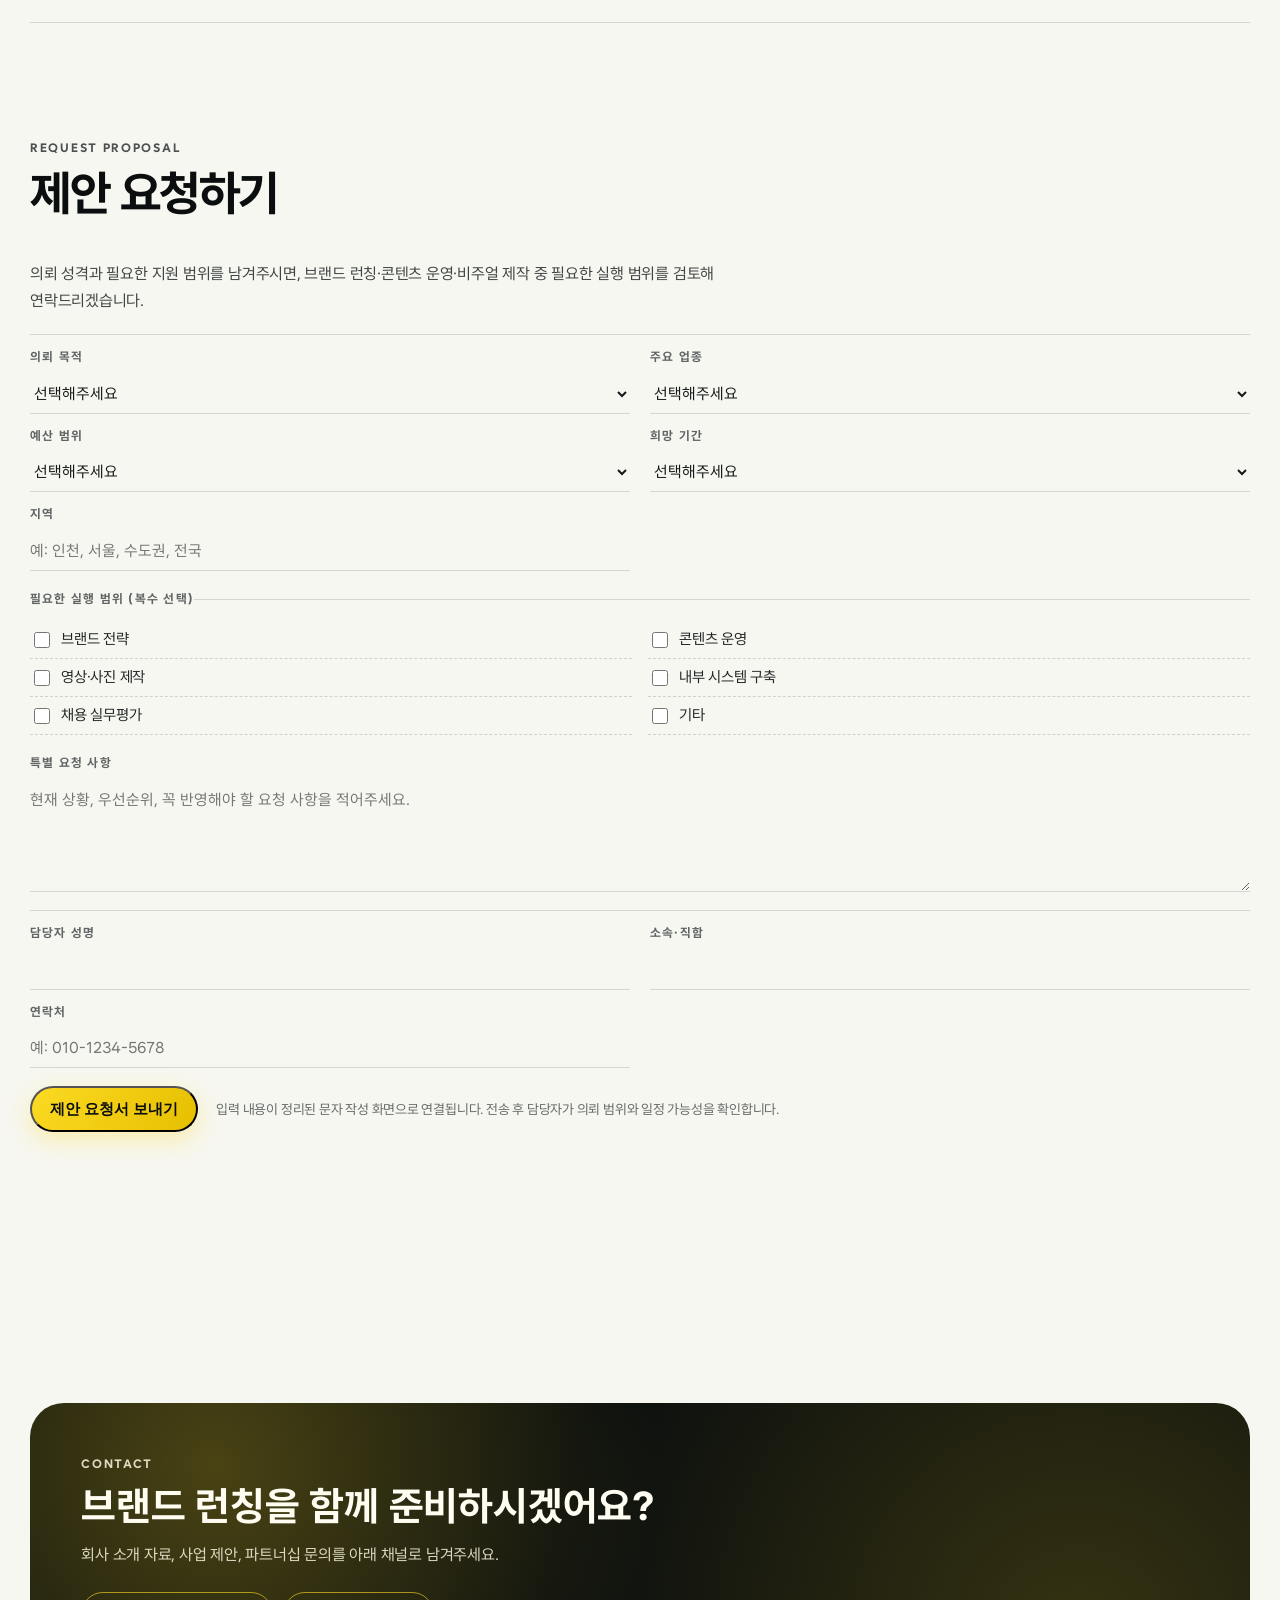
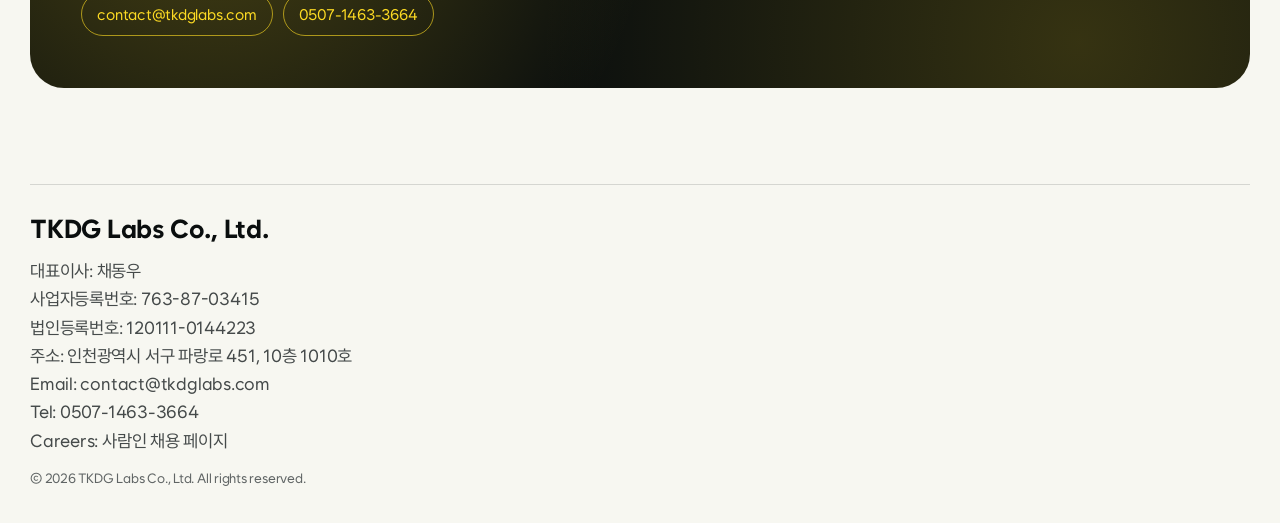
==== commit 6d2a8c93: "updates" ====
--- a/index.html
+++ b/index.html
@@ -3,10 +3,10 @@
   <head>
     <meta charset="UTF-8" />
     <meta name="viewport" content="width=device-width, initial-scale=1.0" />
-    <title>TKDG Labs | Brand Launch &amp; Growth Company</title>
+    <title>TKDG Labs | 브랜드 런칭·콘텐츠 성장 파트너</title>
     <meta
       name="description"
-      content="티케이디지랩스 주식회사 공식 랜딩 페이지. 브랜딩 설계, 콘텐츠 마케팅, 포토 에이전시를 통합 운영하며 브랜드 런칭과 성장을 지원합니다."
+      content="TKDG Labs는 브랜드 전략, 콘텐츠 채널 운영, 비주얼 프로덕션을 연결해 병원·로펌·기업·프랜차이즈의 브랜드 런칭과 성장을 지원합니다."
     />
     <meta name="robots" content="index,follow,max-image-preview:large,max-snippet:-1,max-video-preview:-1" />
     <meta name="googlebot" content="index,follow,max-image-preview:large,max-snippet:-1,max-video-preview:-1" />
@@ -16,10 +16,10 @@
     <meta property="og:type" content="website" />
     <meta property="og:site_name" content="TKDG Labs" />
     <meta property="og:locale" content="ko_KR" />
-    <meta property="og:title" content="TKDG Labs | Brand Launch &amp; Growth Company" />
+    <meta property="og:title" content="TKDG Labs | 브랜드 런칭·콘텐츠 성장 파트너" />
     <meta
       property="og:description"
-      content="티케이디지랩스 주식회사 공식 랜딩 페이지. 브랜딩 설계, 콘텐츠 마케팅, 포토 에이전시를 통합 운영하며 브랜드 런칭과 성장을 지원합니다."
+      content="브랜드 전략, 콘텐츠 채널 운영, 비주얼 프로덕션을 하나의 실행 구조로 연결합니다."
     />
     <meta property="og:url" content="https://tkdglabs.com/" />
     <meta property="og:image" content="https://tkdglabs.com/assets/img/og-image.jpg?v=20260413" />
@@ -29,10 +29,10 @@
     <meta property="og:image:type" content="image/jpeg" />
     <meta property="og:image:alt" content="TKDG Labs 사옥과 브랜드 메시지" />
     <meta name="twitter:card" content="summary_large_image" />
-    <meta name="twitter:title" content="TKDG Labs | Brand Launch &amp; Growth Company" />
+    <meta name="twitter:title" content="TKDG Labs | 브랜드 런칭·콘텐츠 성장 파트너" />
     <meta
       name="twitter:description"
-      content="티케이디지랩스 주식회사 공식 랜딩 페이지. 브랜딩 설계, 콘텐츠 마케팅, 포토 에이전시를 통합 운영하며 브랜드 런칭과 성장을 지원합니다."
+      content="브랜드 전략, 콘텐츠 채널 운영, 비주얼 프로덕션을 하나의 실행 구조로 연결합니다."
     />
     <meta name="twitter:image" content="https://tkdglabs.com/assets/img/og-image.jpg?v=20260413" />
     <link rel="sitemap" type="application/xml" href="/sitemap.xml" />
@@ -59,6 +59,7 @@
         "@id": "https://tkdglabs.com/#org",
         "name": "TKDG Labs Co., Ltd.",
         "alternateName": ["티케이디지랩스 주식회사", "TKDG Labs"],
+        "description": "인천 기반 브랜드 런칭·콘텐츠 성장 회사로, 브랜드 전략, 콘텐츠 운영, 비주얼 프로덕션을 통합해 병원·로펌·기업·프랜차이즈의 시장 진입과 성장을 지원합니다.",
         "url": "https://tkdglabs.com/",
         "logo": "https://tkdglabs.com/assets/img/favicon.png",
         "foundingDate": "2025-02-17",
@@ -81,6 +82,27 @@
         "sameAs": [
           "https://turnkey.haus/",
           "https://www.saramin.co.kr/zf_user/company-info/view?csn=OUVvZlR6K1FRT0hJNDNhOGczOVNkZz09"
+        ],
+        "subOrganization": [
+          {
+            "@type": "Organization",
+            "name": "Turnkeyhaus by TKDG",
+            "url": "https://turnkey.haus/",
+            "description": "유튜브·블로그·SNS 콘텐츠 채널 월간 운영 유닛"
+          },
+          {
+            "@type": "Organization",
+            "name": "Pic_sta by TKDG",
+            "description": "프로필·공간·브랜드 비주얼 제작 유닛"
+          }
+        ],
+        "knowsAbout": [
+          "브랜드 런칭",
+          "브랜딩 컨설팅",
+          "콘텐츠 마케팅",
+          "병원 브랜딩",
+          "로펌 콘텐츠 운영",
+          "브랜드 비주얼 프로덕션"
         ]
       }
     </script>
@@ -96,13 +118,35 @@
         },
         "areaServed": "KR",
         "serviceType": [
-          "브랜드 전략·광고 기획 및 제작",
-          "디지털 채널 운영 및 정보 매개형 프로젝트 설계",
-          "PR·대외 커뮤니케이션 실행",
-          "광고대행 및 광고매체 운영",
-          "사진·영상 촬영 및 후반 편집",
-          "전시·컨벤션·행사 기획 및 현장 운영"
+          "브랜드 런칭 전략 설계",
+          "콘텐츠 채널 운영",
+          "비주얼 프로덕션",
+          "사내 콘텐츠 제작 시스템 구축"
+        ],
+        "brand": [
+          {
+            "@type": "Brand",
+            "name": "Turnkeyhaus by TKDG",
+            "url": "https://turnkey.haus/"
+          },
+          {
+            "@type": "Brand",
+            "name": "Pic_sta by TKDG"
+          }
         ]
+      }
+    </script>
+    <script type="application/ld+json">
+      {
+        "@context": "https://schema.org",
+        "@type": "WebSite",
+        "@id": "https://tkdglabs.com/#website",
+        "name": "TKDG Labs",
+        "url": "https://tkdglabs.com/",
+        "publisher": {
+          "@id": "https://tkdglabs.com/#org"
+        },
+        "inLanguage": "ko-KR"
       }
     </script>
     <script type="application/ld+json">
@@ -113,10 +157,26 @@
         "mainEntity": [
           {
             "@type": "Question",
-            "name": "TKDG Labs는 어떤 기업에 적합한가요?",
+            "name": "브랜드 런칭을 준비할 때 로고부터 만들어도 되나요?",
             "acceptedAnswer": {
               "@type": "Answer",
-              "text": "브랜드 런칭을 준비하거나 기존 브랜드의 콘텐츠 실행 체계를 재정비하려는 기업, 병원·교육·프랜차이즈·B2B 서비스 기업에 적합합니다."
+              "text": "로고보다 먼저 고객 정의, 가격 정책, 채널 운영 방식, 콘텐츠 톤앤매너를 정리하는 것이 좋습니다. TKDG Labs는 로고와 비주얼이 실제 영업·콘텐츠 운영에 쓰일 수 있도록 런칭 구조부터 설계합니다."
+            }
+          },
+          {
+            "@type": "Question",
+            "name": "병원이나 로펌도 브랜딩 컨설팅이 필요한가요?",
+            "acceptedAnswer": {
+              "@type": "Answer",
+              "text": "필요합니다. 전문직 브랜드는 광고 노출보다 신뢰 형성, 상담 전환 동선, 반복 가능한 콘텐츠 구조가 중요하기 때문에 초기 설계가 성과에 큰 영향을 줍니다."
+            }
+          },
+          {
+            "@type": "Question",
+            "name": "사내 콘텐츠팀을 만들기 전에 무엇을 준비해야 하나요?",
+            "acceptedAnswer": {
+              "@type": "Answer",
+              "text": "장비보다 먼저 역할표, 콘텐츠 캘린더, 촬영·편집 기준, 승인 프로세스, 성과 리포트 양식을 정리해야 합니다. TKDG Labs는 내부 운영 가능한 제작 기준까지 함께 설계합니다."
             }
           },
           {
@@ -124,15 +184,23 @@
             "name": "의뢰 시 어떤 범위까지 함께하나요?",
             "acceptedAnswer": {
               "@type": "Answer",
-              "text": "브랜드 전략과 톤앤매너 수립부터 콘텐츠 제작, 비주얼 프로덕션, 운영 실행까지 프로젝트 목적에 맞춰 통합 설계합니다."
+              "text": "브랜드 전략, 콘텐츠 채널 운영, 사진·영상 제작을 프로젝트 목적에 맞춰 조합합니다. 필요 시 PR·공간·운영 검토는 연계 범위로 정리하고, 실제 실행 가능한 단계부터 제안합니다."
             }
           },
           {
             "@type": "Question",
-            "name": "브랜드 런칭 프로젝트는 보통 얼마나 걸리나요?",
+            "name": "턴키하우스와 픽스타는 어떤 역할을 하나요?",
             "acceptedAnswer": {
               "@type": "Answer",
-              "text": "요구 범위에 따라 다르지만 핵심 전략 수립과 실행 구조 설계까지는 보통 4주에서 8주 단위로 진행하며, 이후 콘텐츠 운영 단계로 연계합니다."
+              "text": "턴키하우스 by TKDG는 유튜브·블로그·SNS 콘텐츠 운영을 담당하고, 픽스타 by TKDG는 공간·프로필·브랜드 비주얼 촬영을 담당합니다."
+            }
+          },
+          {
+            "@type": "Question",
+            "name": "입지, 공간, 세무·노무 같은 영역도 직접 처리하나요?",
+            "acceptedAnswer": {
+              "@type": "Answer",
+              "text": "직접 전문 업무를 대체하지는 않습니다. 해당 검토가 필요한 프로젝트는 공인중개사, 세무·노무·법률 전문가 네트워크와 연계해 브랜드 런칭 의사결정을 지원합니다."
             }
           },
           {
@@ -145,42 +213,10 @@
           },
           {
             "@type": "Question",
-            "name": "턴키하우스와 픽스타는 어떤 역할을 하나요?",
+            "name": "상담과 제안 요청은 어떻게 진행되나요?",
             "acceptedAnswer": {
               "@type": "Answer",
-              "text": "턴키하우스 by TKDG는 콘텐츠 마케팅 실행 유닛, 픽스타 by TKDG는 인테리어·프로필 중심 비주얼 프로덕션 유닛으로 운영됩니다."
-            }
-          },
-          {
-            "@type": "Question",
-            "name": "광고·PR·콘텐츠를 한 팀에서 함께 운영할 수 있나요?",
-            "acceptedAnswer": {
-              "@type": "Answer",
-              "text": "가능합니다. 브랜드 전략, 광고 기획 및 대행, PR 커뮤니케이션, 콘텐츠 제작을 분리하지 않고 하나의 실행 체계로 운영합니다."
-            }
-          },
-          {
-            "@type": "Question",
-            "name": "외부 자문 네트워크는 프로젝트에 어떻게 반영되나요?",
-            "acceptedAnswer": {
-              "@type": "Answer",
-              "text": "공인중개사, 가맹거래사, 변호사, 행정사 등 외부 전문가 네트워크를 필요 과업에 맞춰 연계해 의사결정 정확도와 운영 안정성을 높입니다."
-            }
-          },
-          {
-            "@type": "Question",
-            "name": "상담과 문의는 어떻게 진행되나요?",
-            "acceptedAnswer": {
-              "@type": "Answer",
-              "text": "contact@tkdglabs.com 또는 0507-1463-3664로 문의를 접수하면, 목표와 예산 범위를 확인한 뒤 맞춤 실행 범위를 제안합니다."
-            }
-          },
-          {
-            "@type": "Question",
-            "name": "채용 정보는 어디서 확인하고 지원하나요?",
-            "acceptedAnswer": {
-              "@type": "Answer",
-              "text": "TKDG Labs 채용은 상시 진행하며 사람인 페이지에서 직접 지원할 수 있습니다."
+              "text": "제안 요청 폼에 의뢰 목적, 주요 업종, 예산, 기간, 필요 범위를 남기면 입력 내용이 정리된 문자 작성 화면으로 연결됩니다. 접수 후 의뢰 범위와 일정 가능성을 확인해 연락드립니다."
             }
           }
         ]
@@ -201,11 +237,10 @@
       </button>
       <nav class="site-nav" id="mainNav" aria-label="주요 섹션">
         <a href="#about">회사 소개</a>
-        <a href="#business">사업 영역</a>
-        <a href="#units">브랜드 소개</a>
-        <a href="#ir">IR 포인트</a>
+        <a href="#business">서비스</a>
+        <a href="#proof">사례</a>
+        <a href="#units">브랜드 유닛</a>
         <a href="#team">구성원</a>
-        <a href="#careers">채용</a>
         <a href="#faq">FAQ</a>
         <a class="site-nav__cta" href="#proposal">제안 요청</a>
       </nav>
@@ -225,28 +260,28 @@
           poster="./assets/img/hero-hq-building.jpg"
           aria-hidden="true"
         >
-          <source src="./assets/office-hero-under25mb-1080-h264-noaudio.mp4" type="video/mp4" />
           <source src="./assets/videos/office-hero-under25mb-1080-h264-noaudio.mp4" type="video/mp4" />
           <source src="./office-hero-under25mb-1080-h264-noaudio.mp4" type="video/mp4" />
+          <source src="./assets/office-hero-under25mb-1080-h264-noaudio.mp4" type="video/mp4" />
         </video>
         <div class="hero-layer" aria-hidden="true"></div>
         <div class="hero-inner">
           <p class="hero-kicker reveal">TKDG LABS CORPORATE LANDING</p>
           <h1 class="hero-title reveal">
-            <span class="hero-line">브랜드를 설계하고</span>
-            <span class="hero-line">콘텐츠로 성장시키며</span>
-            <span class="hero-line hero-line--accent">결과로 증명합니다.</span>
+            <span class="hero-line">브랜드 런칭부터</span>
+            <span class="hero-line">콘텐츠 운영까지</span>
+            <span class="hero-line hero-line--accent">성장 시스템을 설계합니다.</span>
           </h1>
           <p class="hero-desc reveal">
-            티케이디지랩스 주식회사는 브랜딩 전략부터 실행형 콘텐츠 제작과
-            <br />비주얼 프로덕션까지 하나의 체계로 연결합니다.
+            TKDG Labs는 브랜드 전략, 콘텐츠 채널 운영, 비주얼 프로덕션을 하나의 실행 구조로 연결합니다.
+            <br />전문직·기업·프랜차이즈가 발견되고 신뢰받는 구조를 만듭니다.
           </p>
           <div class="hero-links reveal">
-            <a class="hero-link hero-link--primary" href="#contact">문의하기</a>
-            <a class="hero-link" href="#business">사업 영역 보기</a>
+            <a class="hero-link hero-link--primary" href="#proposal">제안 요청하기</a>
+            <a class="hero-link" href="https://turnkey.haus/" target="_blank" rel="noopener noreferrer">턴키하우스 운영 서비스 보기</a>
           </div>
           <p class="hero-meta reveal" aria-label="핵심 포인트">
-            브랜드 아키텍처 · 콘텐츠 마케팅 · 포토그래피 에이전시
+            병원 · 로펌 · 기업 · 프랜차이즈 브랜드 런칭/운영
           </p>
         </div>
       </section>
@@ -258,19 +293,17 @@
         </div>
         <div class="about-grid">
           <p class="about-statement reveal">
-            TKDG Labs는 기업의 브랜드 런칭과 성장 과정을
-            <strong>전략-콘텐츠-비주얼</strong>로 일관되게 설계하는
-            브랜드 런칭 파트너입니다.
+            TKDG Labs는 브랜드가 시장에 진입하고, 고객에게 발견되고,
+            지속적으로 선택받는 구조를 <strong>전략-콘텐츠-비주얼</strong>로 설계합니다.
           </p>
           <div class="about-copy reveal">
             <p>
-              단일 서비스만 제공하는 방식이 아니라, 비즈니스 구상 단계부터
-              브랜드 정체성 정의, 채널별 콘텐츠 운영, 현장 기반 제작까지
-              연결된 실행 구조를 만듭니다.
+              병원·로펌·기업·프랜차이즈가 브랜드 런칭을 준비할 때 필요한
+              포지셔닝, 채널 운영, 촬영·제작 기준을 하나의 실행 체계로 정리합니다.
             </p>
             <p>
-              향후에는 이 3개 사업 유닛을 통해 자체 신규 브랜드 런칭까지
-              확장하는 것을 목표로 하고 있습니다.
+              필요 범위에 따라 턴키하우스 by TKDG와 픽스타 by TKDG를 연결해
+              콘텐츠 운영과 비주얼 제작까지 이어지는 실행팀을 구성합니다.
             </p>
           </div>
         </div>
@@ -279,8 +312,12 @@
       <section class="section business" id="business">
         <div class="section-head reveal">
           <p class="section-eyebrow">Business Scope</p>
-          <h2>사업 영역</h2>
-        </div>
+          <h2>세 가지 실행 축</h2>
+        </div>
+
+        <p class="business-lead reveal">
+          브랜드를 새로 만들거나 기존 브랜드의 콘텐츠 실행 체계를 다시 잡을 때, 아래 세 가지 축을 프로젝트 목적에 맞춰 조합합니다.
+        </p>
 
         <ul class="business-services reveal" aria-label="실행 사업 범위">
           <li>
@@ -289,7 +326,8 @@
                 <path d="M4 19H20M6 16L10 10L13 13L18 7" />
               </svg>
             </span>
-            <p>브랜드 전략·광고 기획 및 제작</p>
+            <h3>Brand Launch Strategy</h3>
+            <p>브랜드명, 포지셔닝, 톤앤매너, 고객 경험, 런칭 방향을 설계합니다.</p>
           </li>
           <li>
             <span class="business-icon" aria-hidden="true">
@@ -297,23 +335,8 @@
                 <path d="M4 8H20M4 16H20M8 4V20M16 4V20" />
               </svg>
             </span>
-            <p>디지털 채널 운영 및 정보 매개형 프로젝트 설계</p>
-          </li>
-          <li>
-            <span class="business-icon" aria-hidden="true">
-              <svg viewBox="0 0 24 24" fill="none">
-                <path d="M5 6H19V14H9L5 18V6Z" />
-              </svg>
-            </span>
-            <p>PR·대외 커뮤니케이션 실행</p>
-          </li>
-          <li>
-            <span class="business-icon" aria-hidden="true">
-              <svg viewBox="0 0 24 24" fill="none">
-                <path d="M4 7H20M4 12H20M4 17H12" />
-              </svg>
-            </span>
-            <p>광고대행 및 광고매체 운영</p>
+            <h3>Content Growth System</h3>
+            <p>유튜브, 블로그, SNS 등 브랜드가 발견되고 설득되는 콘텐츠 운영 구조를 만듭니다.</p>
           </li>
           <li>
             <span class="business-icon" aria-hidden="true">
@@ -322,23 +345,16 @@
                 <path d="M8 13H12" />
               </svg>
             </span>
-            <p>사진·영상 촬영 및 후반 편집</p>
-          </li>
-          <li>
-            <span class="business-icon" aria-hidden="true">
-              <svg viewBox="0 0 24 24" fill="none">
-                <path d="M3 12H21M6 6V18M18 6V18" />
-              </svg>
-            </span>
-            <p>전시·컨벤션·행사 기획 및 현장 운영</p>
+            <h3>Visual Production</h3>
+            <p>프로필, 공간, 제품, 인터뷰 영상 등 브랜드에 필요한 비주얼 자산을 제작합니다.</p>
           </li>
         </ul>
       </section>
 
       <section class="section units" id="units">
         <div class="section-head reveal">
-          <p class="section-eyebrow">Brand Portfolio</p>
-          <h2>브랜드 소개</h2>
+          <p class="section-eyebrow">Brand Architecture</p>
+          <h2>브랜드 구조</h2>
         </div>
 
         <article class="unit reveal">
@@ -347,16 +363,16 @@
             <img class="unit-logo unit-logo--tkdg" src="./assets/img/tkdg-labs-logo.png" alt="TKDG Labs 로고" />
             <div class="unit-main">
               <h3>TKDG Labs</h3>
-              <p class="unit-sub">브랜딩 설계 유닛 · 컨설팅 펌 성격</p>
+              <p class="unit-sub">상위 브랜드 · 전략 본부</p>
             </div>
           </div>
           <p class="unit-desc">
-            브랜드 명칭과 로고, 톤앤매너 수립부터 인테리어 톤 제안, 입지 분석,
-            부동산 계약 체결, 기업 세무 및 노무까지 브랜드 런칭 전반을 통합 설계합니다.
+            브랜드 런칭 방향, 고객 정의, 채널 운영 구조, 비주얼 기준을 설계합니다.
+            입지·공간·운영 리스크가 필요한 프로젝트는 외부 전문가 네트워크와 연계해 의사결정을 지원합니다.
           </p>
           <div class="unit-action">
-            <p class="brand-status is-live">Live</p>
-            <a class="brand-link" href="https://www.tkdglabs.com">브랜드 페이지 이동</a>
+            <p class="brand-status is-live">HQ</p>
+            <a class="brand-link" href="#proposal">전략 문의</a>
           </div>
         </article>
 
@@ -366,12 +382,12 @@
             <img class="unit-logo unit-logo--turnkey" src="./assets/img/turnkeyhaus-by-tkdg.png" alt="Turnkeyhaus by TKDG 로고" />
             <div class="unit-main">
               <h3>턴키하우스 by TKDG</h3>
-              <p class="unit-sub">콘텐츠 마케팅 유닛 · 현재 중점 사업</p>
+              <p class="unit-sub">유튜브·콘텐츠 채널 월간 운영 유닛</p>
             </div>
           </div>
           <p class="unit-desc">
-            영상, 블로그, SNS 등 브랜딩 콘텐츠 제작에 특화되어 있으며,
-            브랜드가 시장에서 인지와 전환을 동시에 만들 수 있도록 콘텐츠 전략을 실행합니다.
+            전문직·고관여 브랜드의 채널 기획, 대본, 촬영, 편집, 썸네일, 업로드,
+            성과 리포트까지 월간 운영합니다. 필요 시 사내 영상 제작 시스템과 콘텐츠 인재 실무평가까지 함께 설계합니다.
           </p>
           <div class="unit-action">
             <p class="brand-status is-live">Live</p>
@@ -385,77 +401,43 @@
             <img class="unit-logo unit-logo--picsta" src="./assets/img/picsta-by-tkdg.png" alt="Pic_sta by TKDG 로고" />
             <div class="unit-main">
               <h3>픽스타 by TKDG</h3>
-              <p class="unit-sub">포토그래퍼 에이전시 유닛</p>
+              <p class="unit-sub">프로필·공간·브랜드 비주얼 제작 유닛</p>
             </div>
           </div>
           <p class="unit-desc">
-            인테리어 촬영과 프로필 촬영을 중심으로 브랜드 비주얼 자산을 구축합니다.
-            촬영 결과물을 브랜딩과 콘텐츠 운영에 바로 활용할 수 있는 구조를 제공합니다.
+            브랜드 프로필, 공간, 콘텐츠용 비주얼 자산을 제작합니다.
+            현재는 턴키하우스 프로젝트의 촬영·비주얼 제작과 연계해 운영합니다.
           </p>
           <div class="unit-action">
-            <p class="brand-status is-coming">Coming Soon</p>
-            <span class="brand-link is-disabled">페이지 준비 중</span>
+            <p class="brand-status is-live">Visual</p>
+            <a class="brand-link" href="#proposal">제작 문의</a>
           </div>
         </article>
       </section>
 
-      <section class="section ir" id="ir">
+      <section class="section proof" id="proof">
         <div class="section-head reveal">
-          <p class="section-eyebrow">IR Highlights</p>
-          <h2>투자 관점 핵심 포인트</h2>
-        </div>
-
-        <article class="ir-goal reveal" aria-label="중장기 경영 목표">
-          <p class="ir-goal__eyebrow">Revenue Target</p>
-          <h3>2025 통합 매출 약 0.75억에서 2030 연매출 50억까지</h3>
-          <p class="ir-goal__meta">2025 개인사업자+법인 통합 매출 기준 · 내부 경영 목표</p>
-        </article>
-
-        <ul class="ir-principles reveal" aria-label="성장 구조">
-          <li><span>01</span><p>전략 설계, 콘텐츠 실행, 비주얼 제작을 하나의 프로젝트 체계로 운영합니다.</p></li>
-          <li><span>02</span><p>3개 유닛의 교차 실행으로 고객당 프로젝트 단가와 반복 수주율을 동시에 높입니다.</p></li>
-          <li><span>03</span><p>외부 자문 네트워크 기반으로 의사결정 정확도를 높이고 운영 리스크를 선제 관리합니다.</p></li>
+          <p class="section-eyebrow">Execution Cases</p>
+          <h2>대표 실행 경험</h2>
+        </div>
+
+        <ul class="proof-list reveal" aria-label="대표 프로젝트 유형">
+          <li>
+            <span>01</span>
+            <strong>전문직·의료 브랜드 콘텐츠 운영</strong>
+            <p>치과·정형외과·법률 분야 등 신뢰 기반 업종의 영상, 블로그, SNS 콘텐츠 운영 경험을 축적했습니다.</p>
+          </li>
+          <li>
+            <span>02</span>
+            <strong>브랜드 런칭 구조 설계</strong>
+            <p>브랜드명, 톤앤매너, 채널 운영 기준, 촬영·제작 범위를 함께 정리해 초기 실행 오류를 줄입니다.</p>
+          </li>
+          <li>
+            <span>03</span>
+            <strong>사내 콘텐츠 실행 체계 구축</strong>
+            <p>촬영 기준, 편집 기준, 콘텐츠 캘린더, 승인 프로세스를 정리해 내부 운영 가능한 구조를 만듭니다.</p>
+          </li>
         </ul>
-
-        <div class="ir-visual reveal" aria-label="성장 지표 시각화">
-          <div class="ir-visual__head">
-            <p>Revenue Track (단위: 억 원)</p>
-            <h3>2025 실적 약 0.75억 · 2030 목표 50억</h3>
-          </div>
-          <div class="ir-bars">
-            <div class="ir-bar" style="--scale:0.015; --delay: 40ms">
-              <span>2025</span>
-              <div class="ir-bar-track"><i class="ir-bar-fill"></i></div>
-              <b>0.75억</b>
-            </div>
-            <div class="ir-bar" style="--scale:0.06; --delay: 120ms">
-              <span>2026</span>
-              <div class="ir-bar-track"><i class="ir-bar-fill"></i></div>
-              <b>3억</b>
-            </div>
-            <div class="ir-bar" style="--scale:0.16; --delay: 200ms">
-              <span>2027</span>
-              <div class="ir-bar-track"><i class="ir-bar-fill"></i></div>
-              <b>8억</b>
-            </div>
-            <div class="ir-bar" style="--scale:0.36; --delay: 280ms">
-              <span>2028</span>
-              <div class="ir-bar-track"><i class="ir-bar-fill"></i></div>
-              <b>18억</b>
-            </div>
-            <div class="ir-bar" style="--scale:0.64; --delay: 360ms">
-              <span>2029</span>
-              <div class="ir-bar-track"><i class="ir-bar-fill"></i></div>
-              <b>32억</b>
-            </div>
-            <div class="ir-bar is-target" style="--scale:1; --delay: 440ms">
-              <span>2030</span>
-              <div class="ir-bar-track"><i class="ir-bar-fill"></i></div>
-              <b>50억</b>
-            </div>
-          </div>
-          <p class="ir-visual__caption">내부 경영 목표 기준이며 시장·수주 상황에 따라 조정될 수 있습니다.</p>
-        </div>
       </section>
 
       <section class="section advantages" id="advantages">
@@ -474,7 +456,7 @@
                     <path d="M6 8H13M6 12H11M6 16H10M15 7L18 10M18 10L15 13M18 10H10M4 4H20V20H4V4Z" />
                   </svg>
                 </span>
-                브랜딩 기획에서 제작 실행까지 내부 유닛으로 일원화해 의사결정과 실행 속도를 동시에 확보합니다.
+                브랜드 전략부터 콘텐츠 운영과 비주얼 제작까지 하나의 리드 체계로 관리해 의사결정과 실행 속도를 동시에 확보합니다.
               </p>
               <span class="adv-chip">Integrated Execution</span>
             </div>
@@ -488,7 +470,7 @@
                     <path d="M4 6H20M4 18H20M7 15L12 9L17 13M17 13V9M17 13H13" />
                   </svg>
                 </span>
-                콘텐츠 마케팅과 비주얼 제작을 동시에 고려한 런칭 설계로 인지 확장과 전환을 병행합니다.
+                콘텐츠 마케팅과 비주얼 제작을 동시에 고려해 인지 확장, 상담 전환, 브랜드 신뢰 형성을 함께 설계합니다.
               </p>
               <span class="adv-chip">Content × Visual Launch</span>
             </div>
@@ -503,7 +485,7 @@
                     <path d="M9 11L11 13L15 9" />
                   </svg>
                 </span>
-                사업 구상 단계부터 세무·노무 등 운영 요소를 반영해 실행 과정의 오류와 리스크를 선제 관리합니다.
+                공간, 계약, 세무·노무 등 운영 검토가 필요한 프로젝트는 외부 전문가 네트워크와 연계해 리스크를 줄입니다.
               </p>
               <span class="adv-chip">Operational Risk Control</span>
             </div>
@@ -519,7 +501,7 @@
                     <path d="M4 20H20" />
                   </svg>
                 </span>
-                외부 프로젝트에서 검증한 방법론을 축적해 향후 자체 브랜드 런칭까지 확장 가능한 구조를 구축합니다.
+                프로젝트마다 포지셔닝, 콘텐츠 기준, 제작 프로세스를 문서화해 반복 가능한 실행 구조를 축적합니다.
               </p>
               <span class="adv-chip">Scalable Growth Roadmap</span>
             </div>
@@ -537,7 +519,7 @@
                     <path d="M7.9 7.2L16 8M7.4 7.9L8.3 16M10.9 17L16.1 17M16.6 9.2L17.5 14.8" />
                   </svg>
                 </span>
-                외부 전문가 자문 네트워크로 의사결정 정확도를 높이고 사업 운영 리스크를 낮춥니다.
+                공인중개사, 가맹거래사, 변호사, 행정사 등 분야별 전문가와 협업해 의사결정 정확도를 높입니다.
               </p>
               <span class="adv-chip">External Advisory Network</span>
             </div>
@@ -555,7 +537,7 @@
           사진 카드를 클릭하면 이미지 위에 학력, 주요 경력, 자격사항이 표시됩니다.
         </p>
         <p class="team-note team-note--support reveal">
-          핵심 리드 3인 외에도 프로젝트별로 3명의 PD, 2명의 디자이너, 1명의 기획자가 프리랜서 협업 체계로 함께하고 있습니다.
+          리드 3인이 전략·제작·콘텐츠 운영을 직접 관리하고, 검증된 협력 PD 3명, 디자이너 2명, 기획자 1명과 프로젝트별 실행팀을 구성합니다.
         </p>
 
         <div class="team-cards">
@@ -567,21 +549,24 @@
                   <p class="member-card__overlay-unit">TKDG Labs</p>
                   <h3>채동우</h3>
                   <p class="member-card__overlay-role">TKDG Labs 리드</p>
+                  <p class="member-card__responsibility">
+                    브랜드 전략, 고객 커뮤니케이션, 채널 진단, 제안, 성과 리포트를 총괄합니다.
+                  </p>
                   <ul class="member-card__overlay-list">
+                    <li>
+                      <b>경력</b>
+                      <span>
+                        <span class="member-line">티케이디지랩스 대표이사</span>
+                        <span class="member-line">비디에스 브랜딩디자인팀 과장</span>
+                        <span class="member-line">뉴커런츠 제작팀장</span>
+                      </span>
+                    </li>
                     <li>
                       <b>학력</b>
                       <span>
                         <span class="member-line">서울영상고등학교 영상경영과</span>
                         <span class="member-line">명지전문대학 커뮤니케이션디자인과 중퇴</span>
                         <span class="member-line">국민대학교 기업융합법학과</span>
-                      </span>
-                    </li>
-                    <li>
-                      <b>경력</b>
-                      <span>
-                        <span class="member-line">티케이디지랩스 대표이사</span>
-                        <span class="member-line">비디에스 브랜딩디자인팀 과장</span>
-                        <span class="member-line">뉴커런츠 제작팀장</span>
                       </span>
                     </li>
                     <li>
@@ -610,8 +595,10 @@
                   <p class="member-card__overlay-unit">픽스타 by TKDG</p>
                   <h3>손현우</h3>
                   <p class="member-card__overlay-role">픽스타 by TKDG 리드</p>
+                  <p class="member-card__responsibility">
+                    촬영, 조명, 멀티캠 구성, 사진·영상 후반 품질을 관리합니다.
+                  </p>
                   <ul class="member-card__overlay-list">
-                    <li><b>학력</b><span>서울영상고등학교 영상콘텐츠과</span></li>
                     <li>
                       <b>경력</b>
                       <span>
@@ -620,6 +607,7 @@
                         <span class="member-line">tvN · OCN 드라마 촬영팀</span>
                       </span>
                     </li>
+                    <li><b>학력</b><span>서울영상고등학교 영상콘텐츠과</span></li>
                     <li>
                       <b>자격</b>
                       <span>
@@ -647,20 +635,23 @@
                   <p class="member-card__overlay-unit">턴키하우스 by TKDG</p>
                   <h3>양현</h3>
                   <p class="member-card__overlay-role">턴키하우스 by TKDG 리드</p>
+                  <p class="member-card__responsibility">
+                    콘텐츠 캘린더, 대본·질문지, 업로드 구조, 채널 운영 플로우를 설계합니다.
+                  </p>
                   <ul class="member-card__overlay-list">
-                    <li>
-                      <b>학력</b>
-                      <span>
-                        <span class="member-line">서울영상고등학교 영상콘텐츠과</span>
-                        <span class="member-line">간세이가쿠인대학교 미디어정보학과</span>
-                      </span>
-                    </li>
                     <li>
                       <b>경력</b>
                       <span>
                         <span class="member-line">티케이디지랩스 마케팅 프로듀서</span>
                         <span class="member-line">오버프레임 프로덕션 운영</span>
                         <span class="member-line">엣디자인 유튜브 PD</span>
+                      </span>
+                    </li>
+                    <li>
+                      <b>학력</b>
+                      <span>
+                        <span class="member-line">서울영상고등학교 영상콘텐츠과</span>
+                        <span class="member-line">간세이가쿠인대학교 미디어정보학과</span>
                       </span>
                     </li>
                     <li>
@@ -683,92 +674,6 @@
         </div>
       </section>
 
-      <section class="section careers" id="careers">
-        <div class="section-head reveal">
-          <p class="section-eyebrow">Careers</p>
-          <h2>채용</h2>
-        </div>
-
-        <div class="careers-layout">
-          <article class="careers-ideal reveal">
-            <p class="careers-lead">
-              TKDG Labs는 빠르게 실행하고 함께 성장하며 결과로 증명하는 팀을 지향합니다.
-            </p>
-            <div class="talent-grid" aria-label="인재상">
-              <article class="talent-card">
-                <span class="talent-icon" aria-hidden="true">
-                  <svg viewBox="0 0 24 24" fill="none">
-                    <path d="M12 3L15.2 8.8L21 12L15.2 15.2L12 21L8.8 15.2L3 12L8.8 8.8L12 3Z" />
-                  </svg>
-                </span>
-                <h3>문제를 구조화하고 끝까지 해결하는 사람</h3>
-                <p>아이디어에서 실행까지 끊김 없이 연결해 성과를 만드는 실행형 인재</p>
-              </article>
-              <article class="talent-card">
-                <span class="talent-icon" aria-hidden="true">
-                  <svg viewBox="0 0 24 24" fill="none">
-                    <path d="M12 3V8M12 16V21M3 12H8M16 12H21M6 6L9.5 9.5M14.5 14.5L18 18M6 18L9.5 14.5M14.5 9.5L18 6" />
-                  </svg>
-                </span>
-                <h3>협업을 즐기고 피드백을 성장 동력으로 쓰는 사람</h3>
-                <p>브랜딩·콘텐츠·프로덕션 유닛과 유기적으로 협업하며 시너지를 만드는 인재</p>
-              </article>
-              <article class="talent-card">
-                <span class="talent-icon" aria-hidden="true">
-                  <svg viewBox="0 0 24 24" fill="none">
-                    <path d="M4 12L9 17L20 6" />
-                  </svg>
-                </span>
-                <h3>숫자와 결과를 중요하게 보는 사람</h3>
-                <p>좋은 감각에 더해 성과 지표를 읽고 개선하는 책임감 있는 인재</p>
-              </article>
-            </div>
-          </article>
-
-          <aside class="careers-panel reveal" aria-label="채용 정보">
-            <h3>채용 안내</h3>
-            <ul class="careers-meta">
-              <li>
-                <span>접수 기간</span>
-                <strong>상시채용</strong>
-              </li>
-              <li>
-                <span>지원 방법</span>
-                <a href="https://www.saramin.co.kr/zf_user/company-info/view?csn=OUVvZlR6K1FRT0hJNDNhOGczOVNkZz09" target="_blank" rel="noopener noreferrer">사람인에서 직접 지원</a>
-              </li>
-            </ul>
-
-            <div class="careers-fields">
-              <p>채용 분야</p>
-              <div class="careers-tags">
-                <span>사업기획</span>
-                <span>경영지원</span>
-                <span>퍼포먼스 마케터</span>
-                <span>영업지원</span>
-              </div>
-            </div>
-
-            <div class="careers-benefits">
-              <p>복지</p>
-              <ul>
-                <li>원격근무 가능</li>
-                <li>간식 및 중식 지원</li>
-                <li>교통비 지원</li>
-                <li>법인카드 제공</li>
-              </ul>
-            </div>
-
-            <p class="careers-note">
-              업무 관련 장비와 라이선스는 기본, 실제 업무 효율과 만족도에 체감되는 복지 중심으로 지속 확장할 예정입니다.
-            </p>
-
-            <a class="btn btn--primary careers-cta" href="https://www.saramin.co.kr/zf_user/company-info/view?csn=OUVvZlR6K1FRT0hJNDNhOGczOVNkZz09" target="_blank" rel="noopener noreferrer">
-              사람인 채용 페이지 바로가기
-            </a>
-          </aside>
-        </div>
-      </section>
-
       <section class="section faq" id="faq">
         <div class="section-head reveal">
           <p class="section-eyebrow">FAQ</p>
@@ -776,29 +681,50 @@
         </div>
 
         <p class="faq-intro reveal">
-          브랜드 런칭과 실행 운영을 검토하는 잠재 고객이 가장 많이 묻는 질문을 기준으로 정리했습니다.
+          브랜드 런칭과 콘텐츠 운영을 검토하는 고객이 실제로 확인해야 할 질문을 기준으로 정리했습니다.
         </p>
 
         <dl class="faq-list reveal">
           <div class="faq-item">
-            <dt>TKDG Labs는 어떤 기업에 적합한가요?</dt>
+            <dt>브랜드 런칭을 준비할 때 로고부터 만들어도 되나요?</dt>
             <dd>
-              브랜드 런칭을 준비하거나 기존 브랜드의 콘텐츠 실행 체계를 재정비하려는 기업,
-              병원·교육·프랜차이즈·B2B 서비스 기업에 적합합니다.
+              로고보다 먼저 고객 정의, 가격 정책, 채널 운영 방식, 콘텐츠 톤앤매너를 정리하는 것이 좋습니다.
+              TKDG Labs는 로고와 비주얼이 실제 영업·콘텐츠 운영에 쓰일 수 있도록 런칭 구조부터 설계합니다.
+            </dd>
+          </div>
+          <div class="faq-item">
+            <dt>병원이나 로펌도 브랜딩 컨설팅이 필요한가요?</dt>
+            <dd>
+              필요합니다. 전문직 브랜드는 광고 노출보다 신뢰 형성, 상담 전환 동선,
+              반복 가능한 콘텐츠 구조가 중요하기 때문에 초기 설계가 성과에 큰 영향을 줍니다.
+            </dd>
+          </div>
+          <div class="faq-item">
+            <dt>사내 콘텐츠팀을 만들기 전에 무엇을 준비해야 하나요?</dt>
+            <dd>
+              장비보다 먼저 역할표, 콘텐츠 캘린더, 촬영·편집 기준, 승인 프로세스,
+              성과 리포트 양식을 정리해야 합니다. TKDG Labs는 내부 운영 가능한 제작 기준까지 함께 설계합니다.
             </dd>
           </div>
           <div class="faq-item">
             <dt>의뢰 시 어떤 범위까지 함께하나요?</dt>
             <dd>
-              브랜드 전략과 톤앤매너 수립부터 콘텐츠 제작, 비주얼 프로덕션, 운영 실행까지
-              프로젝트 목적에 맞춰 통합 설계합니다.
+              브랜드 전략, 콘텐츠 채널 운영, 사진·영상 제작을 프로젝트 목적에 맞춰 조합합니다.
+              필요 시 PR·공간·운영 검토는 연계 범위로 정리하고, 실제 실행 가능한 단계부터 제안합니다.
             </dd>
           </div>
           <div class="faq-item">
-            <dt>브랜드 런칭 프로젝트는 보통 얼마나 걸리나요?</dt>
+            <dt>턴키하우스와 픽스타는 어떤 역할을 하나요?</dt>
             <dd>
-              요구 범위에 따라 다르지만 핵심 전략 수립과 실행 구조 설계까지는 보통
-              4주에서 8주 단위로 진행하며, 이후 콘텐츠 운영 단계로 연계합니다.
+              턴키하우스 by TKDG는 유튜브·블로그·SNS 콘텐츠 운영을 담당하고,
+              픽스타 by TKDG는 공간·프로필·브랜드 비주얼 촬영을 담당합니다.
+            </dd>
+          </div>
+          <div class="faq-item">
+            <dt>입지, 공간, 세무·노무 같은 영역도 직접 처리하나요?</dt>
+            <dd>
+              직접 전문 업무를 대체하지는 않습니다. 해당 검토가 필요한 프로젝트는 공인중개사,
+              세무·노무·법률 전문가 네트워크와 연계해 브랜드 런칭 의사결정을 지원합니다.
             </dd>
           </div>
           <div class="faq-item">
@@ -809,38 +735,10 @@
             </dd>
           </div>
           <div class="faq-item">
-            <dt>턴키하우스와 픽스타는 어떤 역할을 하나요?</dt>
+            <dt>상담과 제안 요청은 어떻게 진행되나요?</dt>
             <dd>
-              턴키하우스 by TKDG는 콘텐츠 마케팅 실행 유닛, 픽스타 by TKDG는 인테리어·프로필
-              중심 비주얼 프로덕션 유닛으로 운영됩니다.
-            </dd>
-          </div>
-          <div class="faq-item">
-            <dt>광고·PR·콘텐츠를 한 팀에서 함께 운영할 수 있나요?</dt>
-            <dd>
-              가능합니다. 브랜드 전략, 광고 기획 및 대행, PR 커뮤니케이션, 콘텐츠 제작을
-              분리하지 않고 하나의 실행 체계로 운영합니다.
-            </dd>
-          </div>
-          <div class="faq-item">
-            <dt>외부 자문 네트워크는 프로젝트에 어떻게 반영되나요?</dt>
-            <dd>
-              공인중개사, 가맹거래사, 변호사, 행정사 등 외부 전문가 네트워크를
-              필요 과업에 맞춰 연계해 의사결정 정확도와 운영 안정성을 높입니다.
-            </dd>
-          </div>
-          <div class="faq-item">
-            <dt>상담과 문의는 어떻게 진행되나요?</dt>
-            <dd>
-              contact@tkdglabs.com 또는 0507-1463-3664로 문의를 접수하면,
-              목표와 예산 범위를 확인한 뒤 맞춤 실행 범위를 제안합니다.
-            </dd>
-          </div>
-          <div class="faq-item">
-            <dt>채용 정보는 어디서 확인하고 지원하나요?</dt>
-            <dd>
-              TKDG Labs 채용은 상시 진행하며
-              <a href="https://www.saramin.co.kr/zf_user/company-info/view?csn=OUVvZlR6K1FRT0hJNDNhOGczOVNkZz09" target="_blank" rel="noopener noreferrer">사람인 페이지</a>에서 직접 지원할 수 있습니다.
+              제안 요청 폼에 의뢰 목적, 주요 업종, 예산, 기간, 필요 범위를 남기면 입력 내용이 정리된 문자 작성 화면으로 연결됩니다.
+              접수 후 의뢰 범위와 일정 가능성을 확인해 연락드립니다.
             </dd>
           </div>
         </dl>
@@ -853,22 +751,34 @@
         </div>
 
         <p class="proposal-intro reveal">
-          의뢰 성격과 필요한 지원 범위를 선택해주시면, 검토 후 빠른 시일 내에 연락드리겠습니다.
+          의뢰 성격과 필요한 지원 범위를 남겨주시면, 브랜드 런칭·콘텐츠 운영·비주얼 제작 중 필요한 실행 범위를 검토해 연락드리겠습니다.
         </p>
 
         <form class="proposal-form reveal" id="proposalForm" novalidate>
           <div class="proposal-grid">
             <label class="proposal-field">
-              <span>의뢰 주체</span>
-              <select name="clientType" required>
+              <span>의뢰 목적</span>
+              <select name="projectPurpose" required>
+                <option value="">선택해주세요</option>
+                <option value="신규 브랜드 런칭">신규 브랜드 런칭</option>
+                <option value="기존 브랜드 리브랜딩">기존 브랜드 리브랜딩</option>
+                <option value="유튜브·콘텐츠 채널 운영">유튜브·콘텐츠 채널 운영</option>
+                <option value="사내 콘텐츠·영상팀 구축">사내 콘텐츠·영상팀 구축</option>
+                <option value="프로필·공간·브랜드 비주얼 제작">프로필·공간·브랜드 비주얼 제작</option>
+                <option value="제안서·파트너십 문의">제안서·파트너십 문의</option>
+              </select>
+            </label>
+
+            <label class="proposal-field">
+              <span>주요 업종</span>
+              <select name="industry" required>
                 <option value="">선택해주세요</option>
                 <option value="병원·클리닉">병원·클리닉</option>
-                <option value="로펌·법률사무소">로펌·법률사무소</option>
-                <option value="일반 기업(B2B/B2C)">일반 기업(B2B/B2C)</option>
+                <option value="로펌·전문직">로펌·전문직</option>
+                <option value="세무·노무·회계">세무·노무·회계</option>
+                <option value="B2B 기업">B2B 기업</option>
+                <option value="F&B·프랜차이즈">F&B·프랜차이즈</option>
                 <option value="공공기관·협회">공공기관·협회</option>
-                <option value="요식업·F&B">요식업·F&B</option>
-                <option value="서비스업·교육">서비스업·교육</option>
-                <option value="프랜차이즈">프랜차이즈</option>
                 <option value="기타">기타</option>
               </select>
             </label>
@@ -905,16 +815,14 @@
           </div>
 
           <fieldset class="proposal-fieldset">
-            <legend>브랜딩 관련 필요 지원 (복수 선택)</legend>
+            <legend>필요한 실행 범위 (복수 선택)</legend>
             <div class="proposal-checklist">
-              <label><input type="checkbox" name="serviceNeeds" value="브랜드 전략·포지셔닝 설계" />브랜드 전략·포지셔닝 설계</label>
-              <label><input type="checkbox" name="serviceNeeds" value="로고·BI 및 브랜드 가이드 디자인" />로고·BI 및 브랜드 가이드 디자인</label>
-              <label><input type="checkbox" name="serviceNeeds" value="브랜딩 콘텐츠 기획·제작(영상·블로그·SNS)" />브랜딩 콘텐츠 기획·제작(영상·블로그·SNS)</label>
-              <label><input type="checkbox" name="serviceNeeds" value="디지털 채널 운영·캠페인 실행" />디지털 채널 운영·캠페인 실행</label>
-              <label><input type="checkbox" name="serviceNeeds" value="PR·대외 커뮤니케이션" />PR·대외 커뮤니케이션</label>
-              <label><input type="checkbox" name="serviceNeeds" value="인테리어·공간 톤 제안" />인테리어·공간 톤 제안</label>
-              <label><input type="checkbox" name="serviceNeeds" value="사진·영상 촬영 및 후반 편집" />사진·영상 촬영 및 후반 편집</label>
-              <label><input type="checkbox" name="serviceNeeds" value="전시·행사·런칭 운영" />전시·행사·런칭 운영</label>
+              <label><input type="checkbox" name="serviceNeeds" value="브랜드 전략" />브랜드 전략</label>
+              <label><input type="checkbox" name="serviceNeeds" value="콘텐츠 운영" />콘텐츠 운영</label>
+              <label><input type="checkbox" name="serviceNeeds" value="영상·사진 제작" />영상·사진 제작</label>
+              <label><input type="checkbox" name="serviceNeeds" value="내부 시스템 구축" />내부 시스템 구축</label>
+              <label><input type="checkbox" name="serviceNeeds" value="채용 실무평가" />채용 실무평가</label>
+              <label><input type="checkbox" name="serviceNeeds" value="기타" />기타</label>
             </div>
           </fieldset>
 
@@ -945,7 +853,7 @@
 
           <div class="proposal-actions">
             <button class="btn btn--primary" type="submit">제안 요청서 보내기</button>
-            <p class="proposal-form-note">제출 즉시 전문 매니저 문의용 문자 메시지 창으로 이동합니다.</p>
+            <p class="proposal-form-note">입력 내용이 정리된 문자 작성 화면으로 연결됩니다. 전송 후 담당자가 의뢰 범위와 일정 가능성을 확인합니다.</p>
           </div>
           <p class="proposal-result" id="proposalResult" role="status" aria-live="polite"></p>
         </form>
@@ -976,6 +884,7 @@
           <li>주소: 인천광역시 서구 파랑로 451, 10층 1010호</li>
           <li>Email: <a href="mailto:contact@tkdglabs.com">contact@tkdglabs.com</a></li>
           <li>Tel: <a href="tel:050714633664">0507-1463-3664</a></li>
+          <li>Careers: <a href="https://www.saramin.co.kr/zf_user/company-info/view?csn=OUVvZlR6K1FRT0hJNDNhOGczOVNkZz09" target="_blank" rel="noopener noreferrer">사람인 채용 페이지</a></li>
         </ul>
         <p class="copyright">© 2026 TKDG Labs Co., Ltd. All rights reserved.</p>
       </div>
--- a/styles.css
+++ b/styles.css
@@ -158,17 +158,17 @@
 .site-nav {
   display: flex;
   align-items: center;
-  gap: 7px;
+  gap: 5px;
 }
 
 .site-nav a {
   color: rgba(255, 255, 255, 0.9);
   text-decoration: none;
-  font-size: 0.82rem;
+  font-size: 0.8rem;
   letter-spacing: 0.005em;
   font-weight: 600;
   min-height: 36px;
-  padding: 0 13px;
+  padding: 0 11px;
   border-radius: 999px;
   display: inline-flex;
   align-items: center;
@@ -194,7 +194,7 @@
 .site-nav a.site-nav__cta {
   margin-left: 6px;
   min-width: 66px;
-  padding: 0 16px;
+  padding: 0 15px;
   border-color: rgba(252, 218, 35, 0.96);
   color: #0a0e0e;
   background: rgba(252, 218, 35, 0.96);
@@ -459,14 +459,22 @@
   margin-bottom: 22px;
 }
 
+.business-lead {
+  margin: -8px 0 22px;
+  color: #3f4444;
+  font-size: 1rem;
+  line-height: 1.6;
+  max-width: 72ch;
+}
+
 .business-services {
   margin: 4px 0 0;
   padding: 0;
   list-style: none;
   border-top: 1px solid var(--line);
   display: grid;
-  grid-template-columns: repeat(2, minmax(0, 1fr));
-  column-gap: 28px;
+  grid-template-columns: repeat(3, minmax(0, 1fr));
+  column-gap: 34px;
 }
 
 .business-services li {
@@ -474,15 +482,15 @@
   grid-template-columns: 1fr;
   justify-items: center;
   text-align: center;
-  gap: 12px;
+  gap: 10px;
   align-items: start;
-  padding: 18px 12px;
+  padding: 22px 0 24px;
   border-bottom: 1px solid var(--line);
 }
 
 .business-icon {
-  width: 40px;
-  height: 40px;
+  width: 52px;
+  height: 52px;
   display: inline-flex;
   align-items: center;
   justify-content: center;
@@ -490,8 +498,8 @@
 }
 
 .business-icon svg {
-  width: 32px;
-  height: 32px;
+  width: 42px;
+  height: 42px;
 }
 
 .business-icon path {
@@ -501,13 +509,21 @@
   stroke-linejoin: round;
 }
 
+.business-services h3 {
+  margin: 0;
+  color: #171c1c;
+  font-size: clamp(1.12rem, 1.7vw, 1.36rem);
+  line-height: 1.12;
+  letter-spacing: -0.02em;
+}
+
 .business-services p {
   margin: 0;
-  color: #171c1c;
-  font-size: 1.02rem;
-  line-height: 1.5;
+  color: #434848;
+  font-size: 0.97rem;
+  line-height: 1.58;
   letter-spacing: -0.01em;
-  max-width: 29ch;
+  max-width: 33ch;
 }
 
 .units {
@@ -684,6 +700,46 @@
 
 .brand-link.is-disabled::after {
   content: "";
+}
+
+.proof {
+  border-top: 1px solid var(--line);
+}
+
+.proof-list {
+  margin: 0;
+  padding: 0;
+  list-style: none;
+  border-top: 1px solid var(--line);
+}
+
+.proof-list li {
+  display: grid;
+  grid-template-columns: 58px minmax(220px, 320px) 1fr;
+  gap: 18px;
+  align-items: start;
+  padding: 18px 0;
+  border-bottom: 1px solid var(--line);
+}
+
+.proof-list span {
+  color: #5b6060;
+  font-weight: 700;
+  letter-spacing: 0.08em;
+}
+
+.proof-list strong {
+  font-size: clamp(1.05rem, 1.45vw, 1.3rem);
+  line-height: 1.34;
+  color: #111616;
+}
+
+.proof-list p {
+  margin: 0;
+  color: #3f4444;
+  font-size: 0.98rem;
+  line-height: 1.58;
+  max-width: 68ch;
 }
 
 .ir {
@@ -1036,6 +1092,15 @@
   margin: 0;
   font-size: 0.86rem;
   color: rgba(255, 255, 255, 0.88);
+}
+
+.member-card__responsibility {
+  margin: 0;
+  max-width: 31ch;
+  font-size: 0.79rem;
+  line-height: 1.46;
+  color: rgba(255, 255, 255, 0.84);
+  word-break: keep-all;
 }
 
 .member-card__overlay-list {
@@ -1800,6 +1865,14 @@
     transform: none;
   }
 
+  .proof-list li {
+    grid-template-columns: 52px 1fr;
+  }
+
+  .proof-list p {
+    grid-column: 2;
+  }
+
   .careers-layout {
     grid-template-columns: 1fr;
     gap: 20px;
@@ -1998,6 +2071,16 @@
     height: 27px;
   }
 
+  .proof-list li {
+    grid-template-columns: 1fr;
+    gap: 7px;
+    padding: 15px 0;
+  }
+
+  .proof-list p {
+    grid-column: auto;
+  }
+
   .ir-principles li {
     grid-template-columns: 1fr;
     gap: 6px;
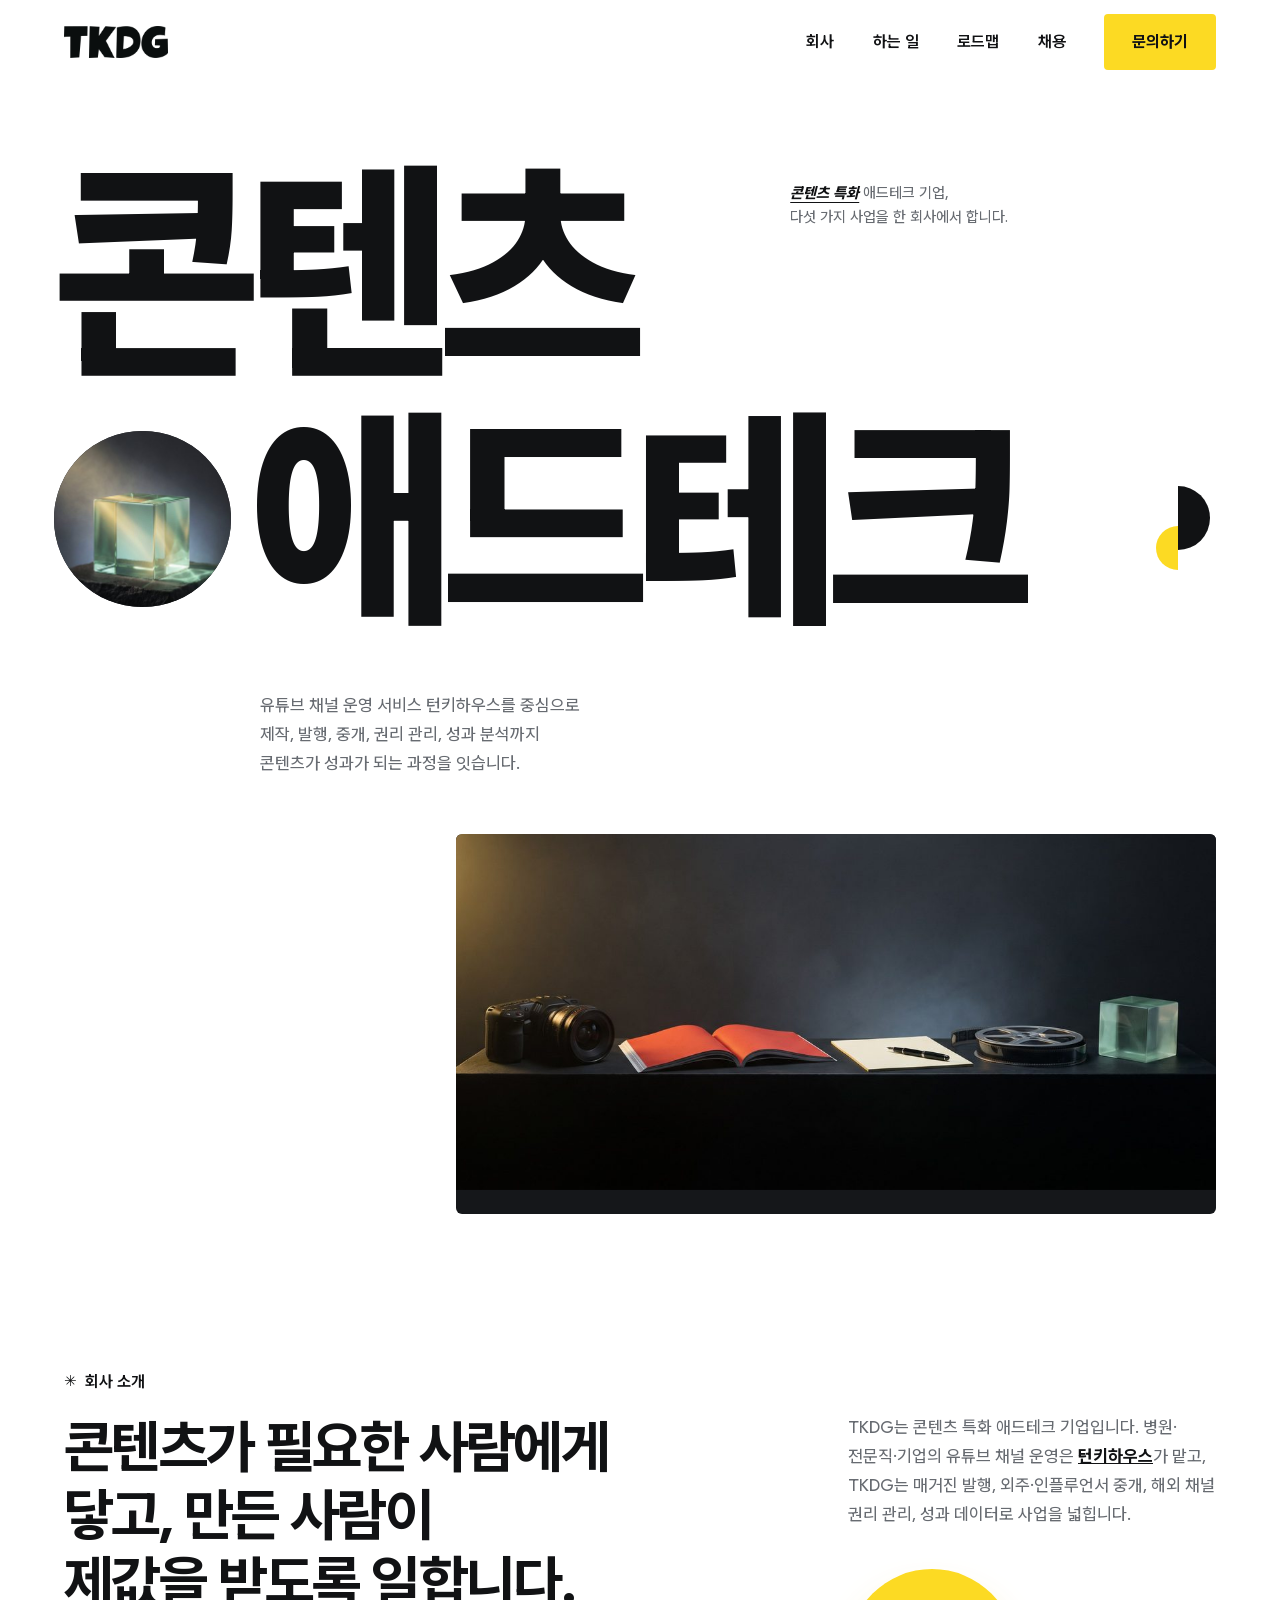
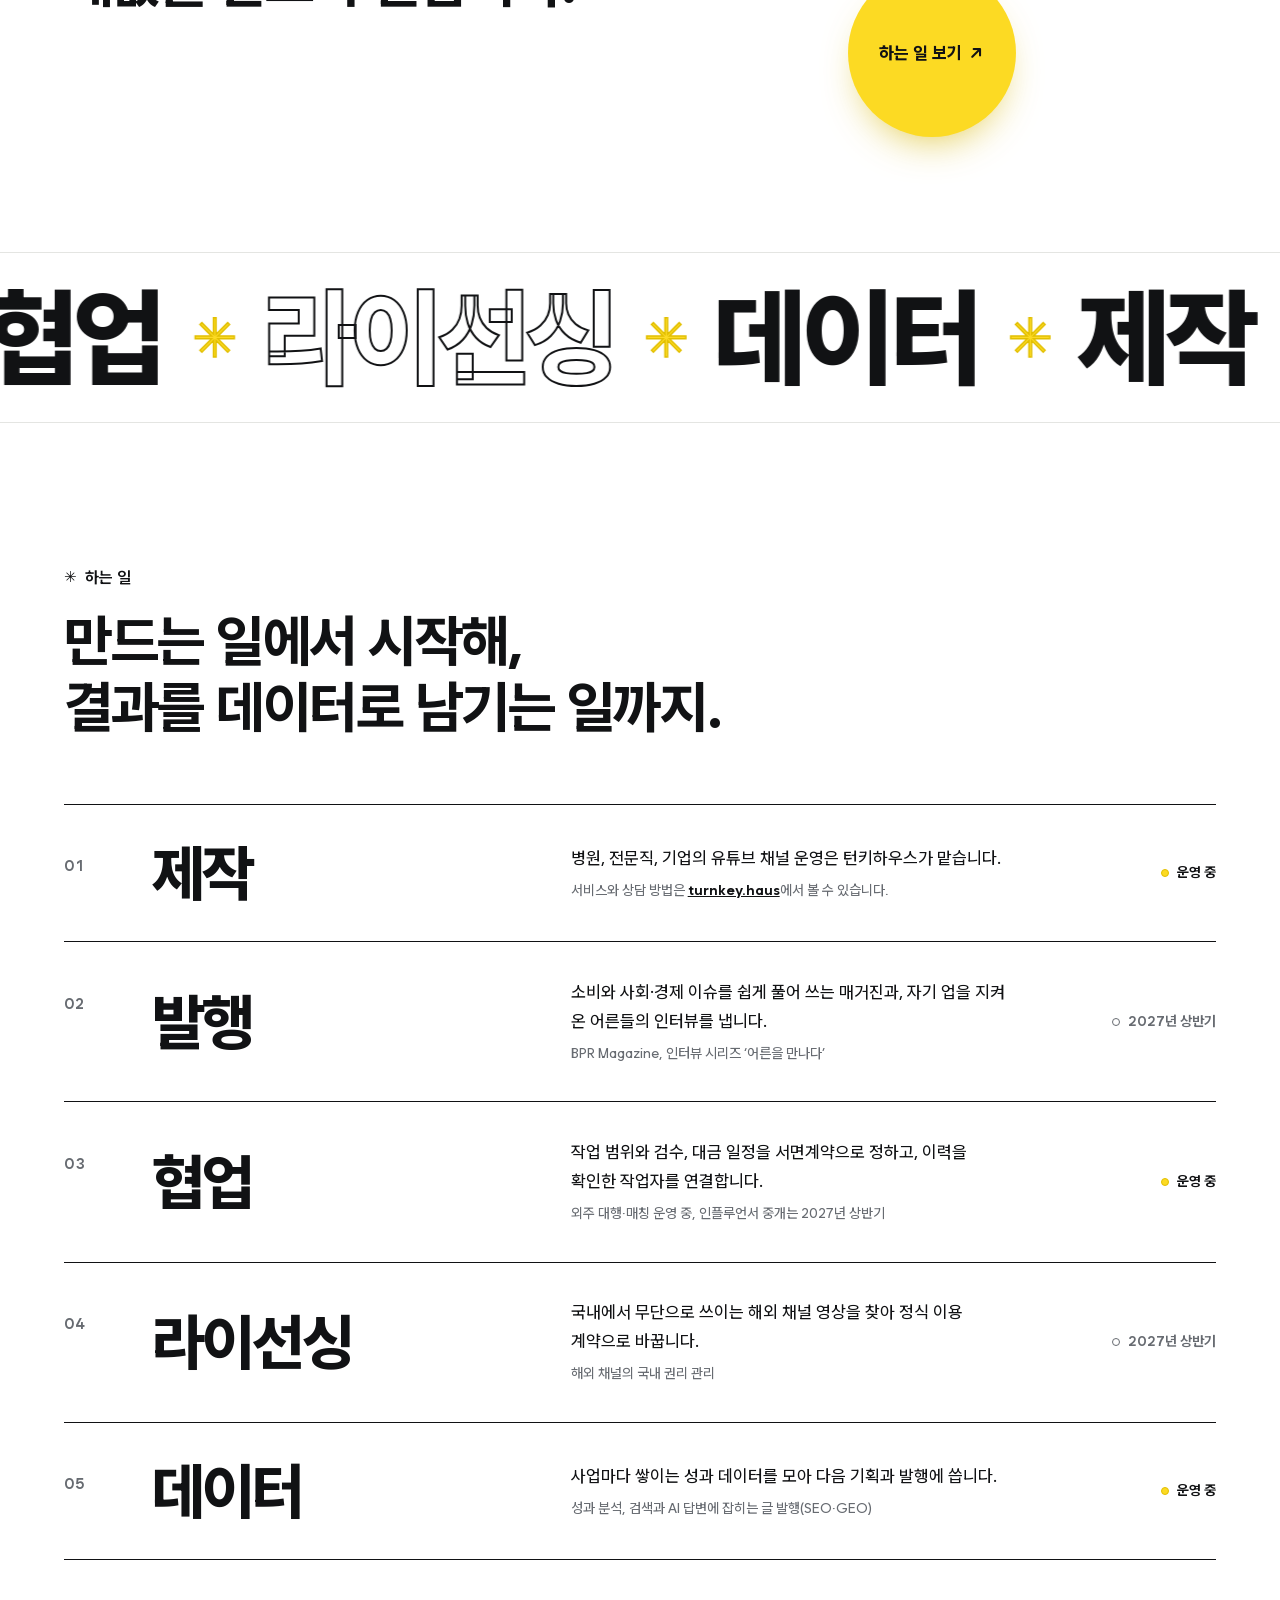
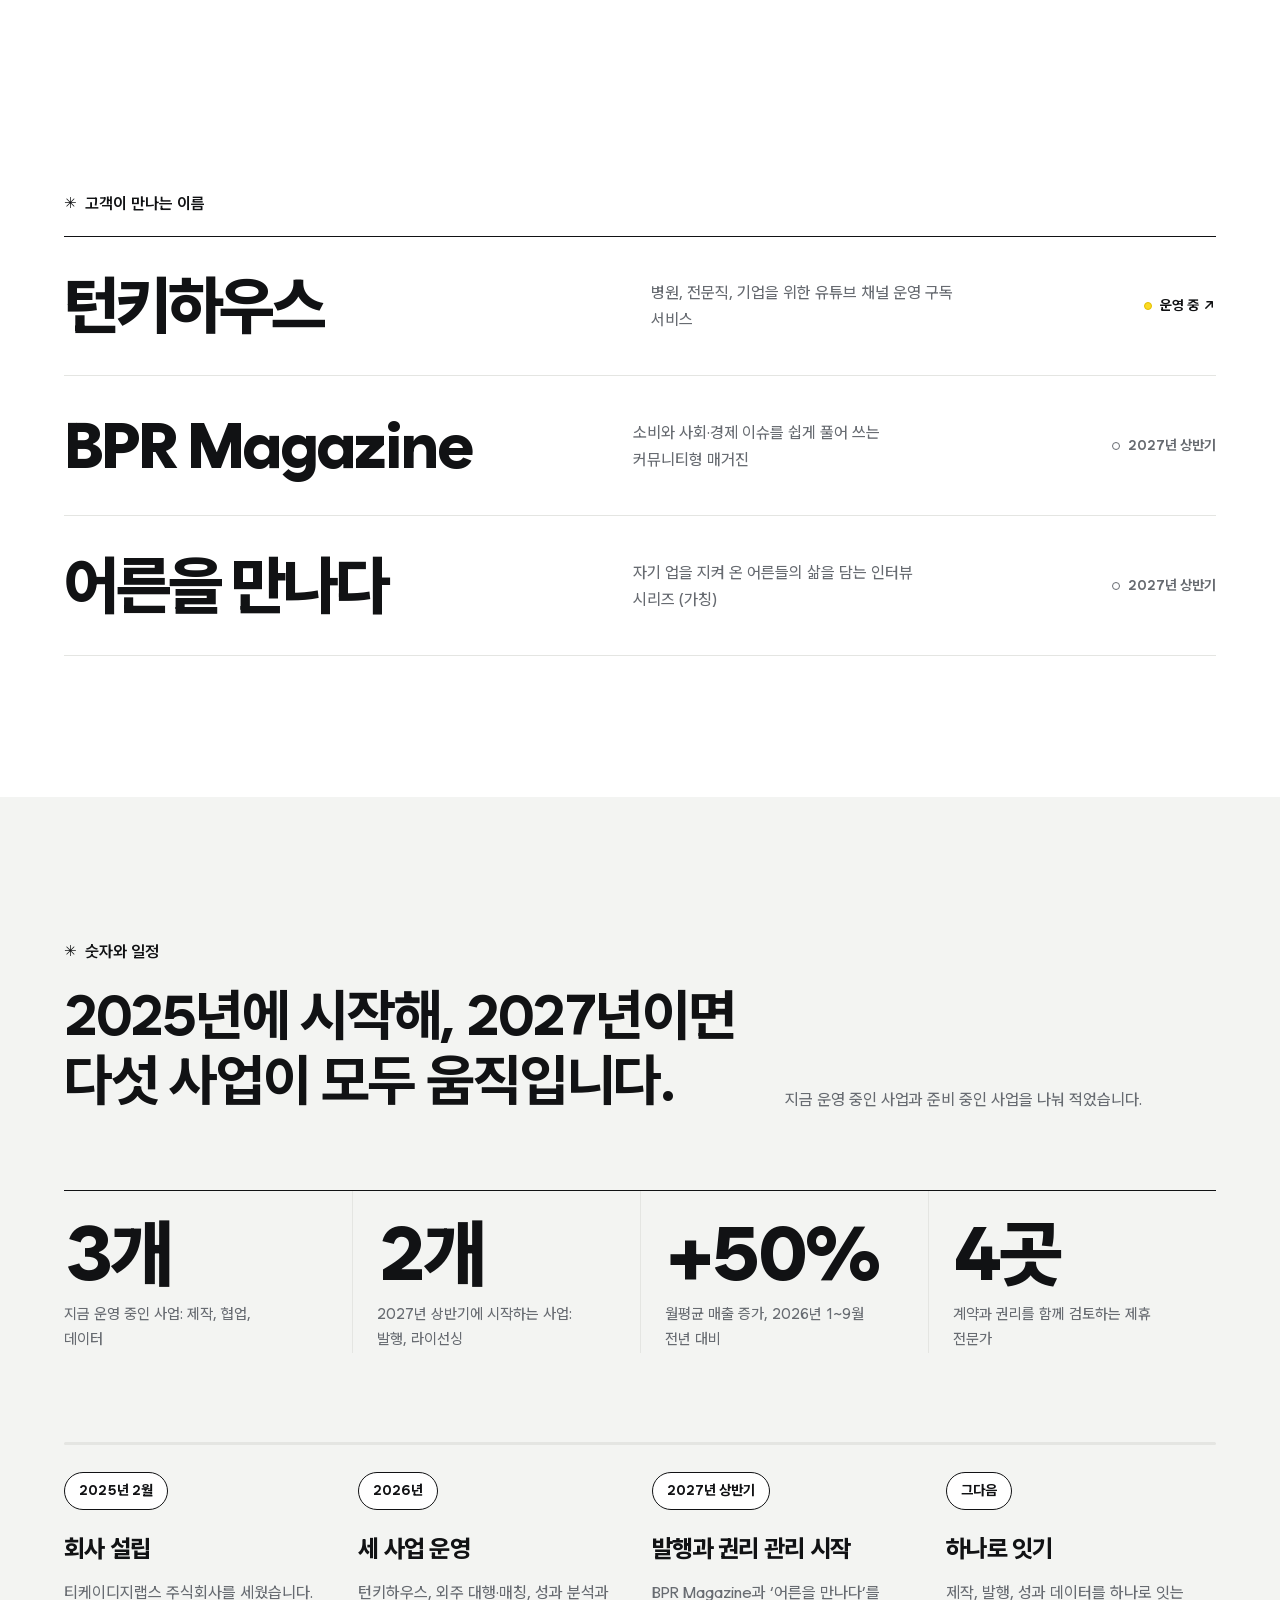
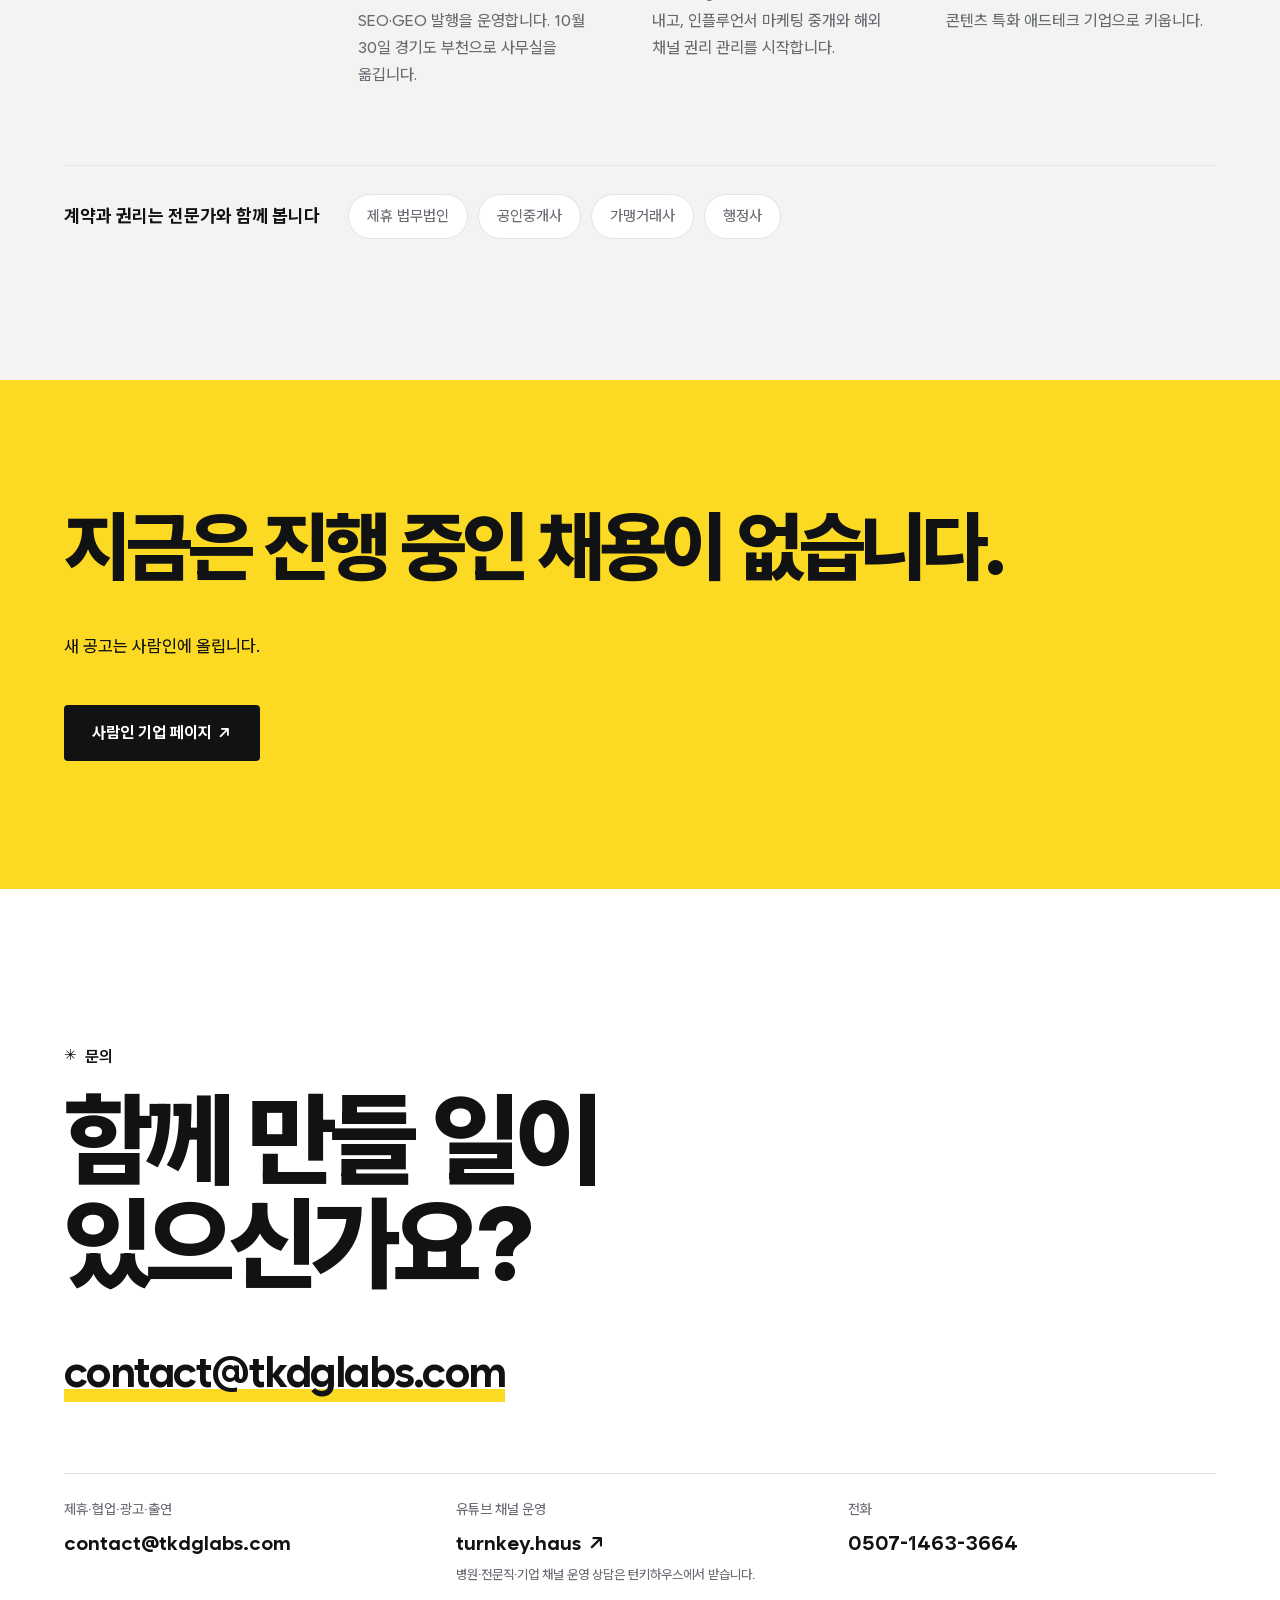
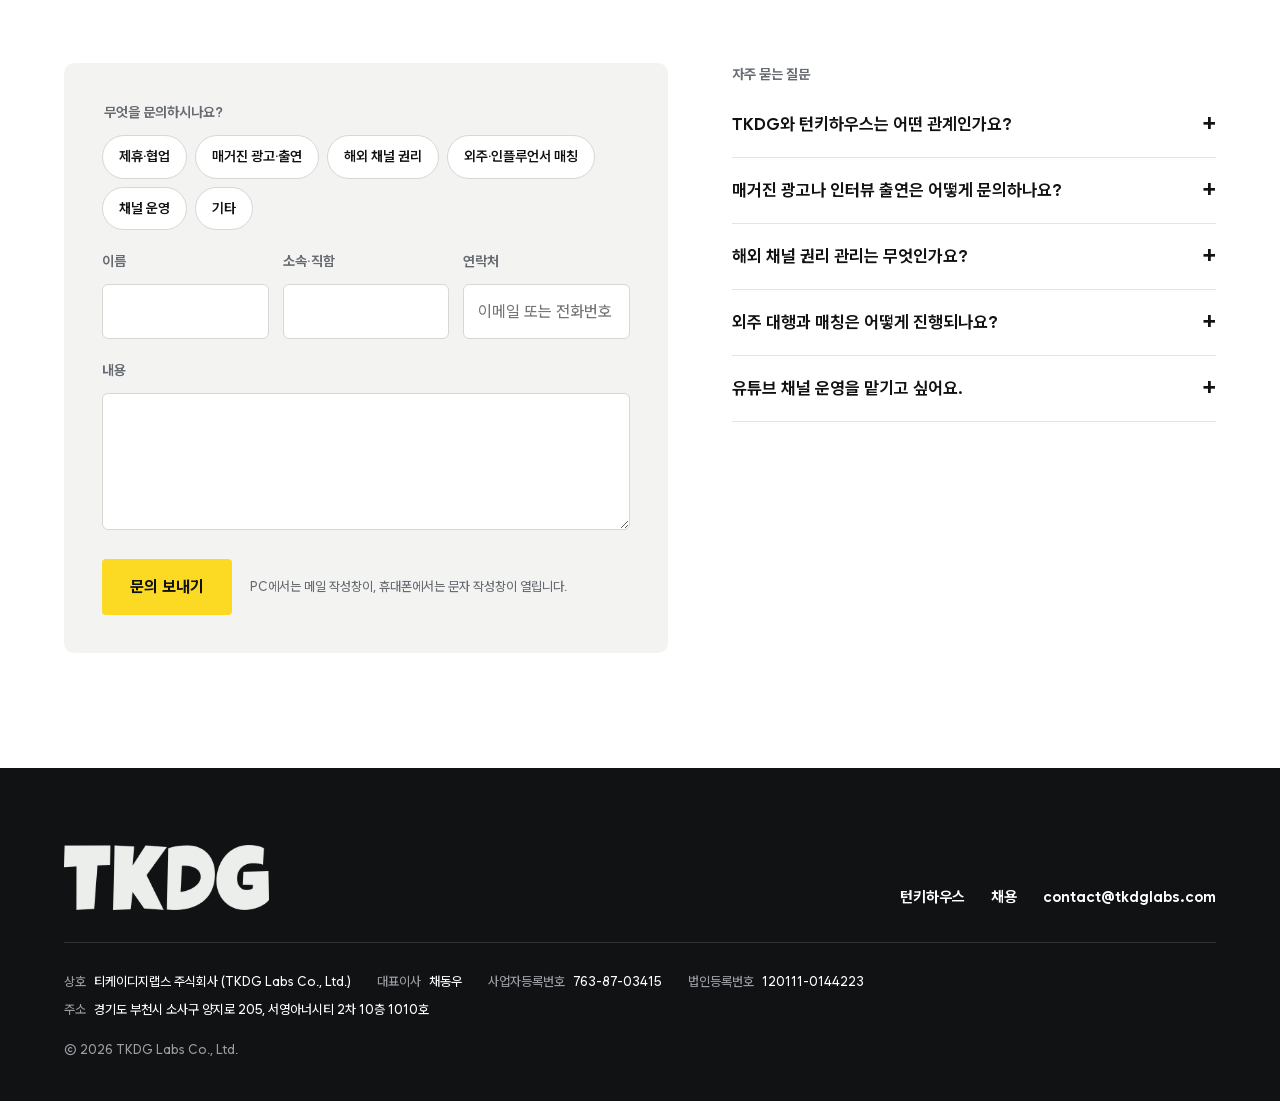
==== commit 40404722: "Rebuild tkdglabs.com as a light, type-first company site - New layout: white page, large display typ" ====
--- a/index.html
+++ b/index.html
@@ -1,895 +1,359 @@
 <!doctype html>
-<html lang="ko">
+<html lang="ko" class="no-js">
   <head>
     <meta charset="UTF-8" />
-    <meta name="viewport" content="width=device-width, initial-scale=1.0" />
-    <title>TKDG Labs | 브랜드 런칭·콘텐츠 성장 파트너</title>
-    <meta
-      name="description"
-      content="TKDG Labs는 브랜드 전략, 콘텐츠 채널 운영, 비주얼 프로덕션을 연결해 병원·로펌·기업·프랜차이즈의 브랜드 런칭과 성장을 지원합니다."
-    />
-    <meta name="robots" content="index,follow,max-image-preview:large,max-snippet:-1,max-video-preview:-1" />
-    <meta name="googlebot" content="index,follow,max-image-preview:large,max-snippet:-1,max-video-preview:-1" />
+    <meta name="viewport" content="width=device-width, initial-scale=1.0, viewport-fit=cover" />
+    <title>TKDG Labs | 콘텐츠가 성과가 되는 모든 과정을 잇습니다</title>
+    <meta name="description" content="티케이디지랩스(TKDG Labs)는 콘텐츠 특화 애드테크 기업입니다. 유튜브 채널 운영 서비스 턴키하우스를 중심으로 자체 매거진, 인플루언서·외주 중개, 해외 채널 권리 관리, 성과 분석을 합니다." />
+    <meta name="theme-color" content="#ffffff" />
+    <meta name="robots" content="index,follow,max-image-preview:large" />
     <link rel="canonical" href="https://tkdglabs.com/" />
-    <link rel="alternate" hreflang="ko-KR" href="https://tkdglabs.com/" />
-    <link rel="alternate" hreflang="x-default" href="https://tkdglabs.com/" />
     <meta property="og:type" content="website" />
     <meta property="og:site_name" content="TKDG Labs" />
     <meta property="og:locale" content="ko_KR" />
-    <meta property="og:title" content="TKDG Labs | 브랜드 런칭·콘텐츠 성장 파트너" />
-    <meta
-      property="og:description"
-      content="브랜드 전략, 콘텐츠 채널 운영, 비주얼 프로덕션을 하나의 실행 구조로 연결합니다."
-    />
+    <meta property="og:title" content="TKDG Labs | 콘텐츠가 성과가 되는 모든 과정을 잇습니다" />
+    <meta property="og:description" content="병원·전문직 유튜브 운영, 자체 매거진, 인플루언서·외주 중개, 해외 채널 권리 관리를 하는 콘텐츠 특화 애드테크 기업입니다." />
     <meta property="og:url" content="https://tkdglabs.com/" />
-    <meta property="og:image" content="https://tkdglabs.com/assets/img/og-image.jpg?v=20260413" />
-    <meta property="og:image:secure_url" content="https://tkdglabs.com/assets/img/og-image.jpg?v=20260413" />
+    <meta property="og:image" content="https://tkdglabs.com/assets/img/og-image-2026.jpg" />
     <meta property="og:image:width" content="1200" />
     <meta property="og:image:height" content="630" />
-    <meta property="og:image:type" content="image/jpeg" />
-    <meta property="og:image:alt" content="TKDG Labs 사옥과 브랜드 메시지" />
     <meta name="twitter:card" content="summary_large_image" />
-    <meta name="twitter:title" content="TKDG Labs | 브랜드 런칭·콘텐츠 성장 파트너" />
-    <meta
-      name="twitter:description"
-      content="브랜드 전략, 콘텐츠 채널 운영, 비주얼 프로덕션을 하나의 실행 구조로 연결합니다."
-    />
-    <meta name="twitter:image" content="https://tkdglabs.com/assets/img/og-image.jpg?v=20260413" />
-    <link rel="sitemap" type="application/xml" href="/sitemap.xml" />
+    <meta name="twitter:image" content="https://tkdglabs.com/assets/img/og-image-2026.jpg" />
     <link rel="icon" type="image/png" sizes="16x16" href="./assets/img/favicon-16x16.png" />
     <link rel="icon" type="image/png" sizes="512x512" href="./assets/img/favicon.png" />
-    <link rel="shortcut icon" type="image/png" href="./assets/img/favicon.png" />
     <link rel="apple-touch-icon" href="./assets/img/favicon.png" />
-    <link rel="preload" href="./assets/fonts/WantedSans-Regular.otf" as="font" type="font/otf" crossorigin />
-    <link rel="preload" href="./assets/fonts/WantedSans-Medium.otf" as="font" type="font/otf" crossorigin />
-    <link rel="preload" href="./assets/fonts/WantedSans-Bold.otf" as="font" type="font/otf" crossorigin />
-    <link rel="preload" href="./assets/fonts/WantedSans-ExtraBold.otf" as="font" type="font/otf" crossorigin />
-    <link rel="preload" href="./assets/img/tkdg-labs-logo.png" as="image" type="image/png" />
-    <link rel="preload" href="./assets/img/turnkeyhaus-by-tkdg.png" as="image" type="image/png" />
-    <link rel="preload" href="./assets/img/picsta-by-tkdg.png" as="image" type="image/png" />
-    <link rel="preload" href="./assets/img/hero-hq-building.jpg" as="image" type="image/jpeg" />
-    <link rel="preload" href="./assets/img/member-chae-dongwoo.jpg" as="image" type="image/jpeg" />
-    <link rel="preload" href="./assets/img/member-son-hyunwoo.jpg" as="image" type="image/jpeg" />
-    <link rel="preload" href="./assets/img/member-yang-hyun.jpg" as="image" type="image/jpeg" />
+    <link rel="stylesheet" href="./assets/fonts/wanted-sans/WantedSansVariable.css" />
+    <link rel="preload" href="./assets/img/tkdg-labs-logo.png" as="image" />
     <link rel="stylesheet" href="./styles.css" />
     <script type="application/ld+json">
       {
         "@context": "https://schema.org",
-        "@type": "Organization",
-        "@id": "https://tkdglabs.com/#org",
-        "name": "TKDG Labs Co., Ltd.",
-        "alternateName": ["티케이디지랩스 주식회사", "TKDG Labs"],
-        "description": "인천 기반 브랜드 런칭·콘텐츠 성장 회사로, 브랜드 전략, 콘텐츠 운영, 비주얼 프로덕션을 통합해 병원·로펌·기업·프랜차이즈의 시장 진입과 성장을 지원합니다.",
-        "url": "https://tkdglabs.com/",
-        "logo": "https://tkdglabs.com/assets/img/favicon.png",
-        "foundingDate": "2025-02-17",
-        "address": {
-          "@type": "PostalAddress",
-          "streetAddress": "파랑로 451, 10층 1010호",
-          "addressLocality": "인천광역시 서구",
-          "addressCountry": "KR"
-        },
-        "contactPoint": [
-          {
-            "@type": "ContactPoint",
-            "contactType": "sales",
-            "telephone": "+82-507-1463-3664",
-            "email": "contact@tkdglabs.com",
-            "areaServed": "KR",
-            "availableLanguage": ["ko", "en"]
-          }
-        ],
-        "sameAs": [
-          "https://turnkey.haus/",
-          "https://www.saramin.co.kr/zf_user/company-info/view?csn=OUVvZlR6K1FRT0hJNDNhOGczOVNkZz09"
-        ],
-        "subOrganization": [
+        "@graph": [
           {
             "@type": "Organization",
-            "name": "Turnkeyhaus by TKDG",
-            "url": "https://turnkey.haus/",
-            "description": "유튜브·블로그·SNS 콘텐츠 채널 월간 운영 유닛"
+            "@id": "https://tkdglabs.com/#org",
+            "name": "TKDG Labs Co., Ltd.",
+            "legalName": "티케이디지랩스 주식회사",
+            "alternateName": ["티케이디지랩스", "TKDG Labs", "TKDG"],
+            "description": "콘텐츠 특화 애드테크 기업. 유튜브 채널 운영 서비스 턴키하우스를 중심으로 자체 매거진, 인플루언서·외주 중개, 해외 채널 권리 관리, 성과 분석과 SEO·GEO 발행을 합니다.",
+            "url": "https://tkdglabs.com/",
+            "logo": "https://tkdglabs.com/assets/img/favicon.png",
+            "image": "https://tkdglabs.com/assets/img/og-image-2026.jpg",
+            "foundingDate": "2025-02-17",
+            "founder": { "@type": "Person", "name": "채동우" },
+            "taxID": "763-87-03415",
+            "address": {
+              "@type": "PostalAddress",
+              "streetAddress": "양지로 205, 서영아너시티 2차 10층 1010호",
+              "addressLocality": "부천시 소사구",
+              "addressRegion": "경기도",
+              "addressCountry": "KR"
+            },
+            "contactPoint": [{ "@type": "ContactPoint", "contactType": "customer support", "telephone": "+82-507-1463-3664", "email": "contact@tkdglabs.com", "areaServed": "KR", "availableLanguage": ["ko", "en"] }],
+            "brand": [
+              { "@type": "Brand", "name": "턴키하우스 by TKDG", "url": "https://turnkey.haus/" },
+              { "@type": "Brand", "name": "BPR Magazine" },
+              { "@type": "Brand", "name": "어른을 만나다" }
+            ],
+            "sameAs": ["https://turnkey.haus/", "https://www.saramin.co.kr/zf_user/company-info/view?csn=OUVvZlR6K1FRT0hJNDNhOGczOVNkZz09"]
           },
           {
-            "@type": "Organization",
-            "name": "Pic_sta by TKDG",
-            "description": "프로필·공간·브랜드 비주얼 제작 유닛"
-          }
-        ],
-        "knowsAbout": [
-          "브랜드 런칭",
-          "브랜딩 컨설팅",
-          "콘텐츠 마케팅",
-          "병원 브랜딩",
-          "로펌 콘텐츠 운영",
-          "브랜드 비주얼 프로덕션"
-        ]
-      }
-    </script>
-    <script type="application/ld+json">
-      {
-        "@context": "https://schema.org",
-        "@type": "ProfessionalService",
-        "@id": "https://tkdglabs.com/#service",
-        "name": "TKDG Labs",
-        "url": "https://tkdglabs.com/",
-        "provider": {
-          "@id": "https://tkdglabs.com/#org"
-        },
-        "areaServed": "KR",
-        "serviceType": [
-          "브랜드 런칭 전략 설계",
-          "콘텐츠 채널 운영",
-          "비주얼 프로덕션",
-          "사내 콘텐츠 제작 시스템 구축"
-        ],
-        "brand": [
-          {
-            "@type": "Brand",
-            "name": "Turnkeyhaus by TKDG",
-            "url": "https://turnkey.haus/"
-          },
-          {
-            "@type": "Brand",
-            "name": "Pic_sta by TKDG"
-          }
-        ]
-      }
-    </script>
-    <script type="application/ld+json">
-      {
-        "@context": "https://schema.org",
-        "@type": "WebSite",
-        "@id": "https://tkdglabs.com/#website",
-        "name": "TKDG Labs",
-        "url": "https://tkdglabs.com/",
-        "publisher": {
-          "@id": "https://tkdglabs.com/#org"
-        },
-        "inLanguage": "ko-KR"
-      }
-    </script>
-    <script type="application/ld+json">
-      {
-        "@context": "https://schema.org",
-        "@type": "FAQPage",
-        "@id": "https://tkdglabs.com/#faq",
-        "mainEntity": [
-          {
-            "@type": "Question",
-            "name": "브랜드 런칭을 준비할 때 로고부터 만들어도 되나요?",
-            "acceptedAnswer": {
-              "@type": "Answer",
-              "text": "로고보다 먼저 고객 정의, 가격 정책, 채널 운영 방식, 콘텐츠 톤앤매너를 정리하는 것이 좋습니다. TKDG Labs는 로고와 비주얼이 실제 영업·콘텐츠 운영에 쓰일 수 있도록 런칭 구조부터 설계합니다."
-            }
-          },
-          {
-            "@type": "Question",
-            "name": "병원이나 로펌도 브랜딩 컨설팅이 필요한가요?",
-            "acceptedAnswer": {
-              "@type": "Answer",
-              "text": "필요합니다. 전문직 브랜드는 광고 노출보다 신뢰 형성, 상담 전환 동선, 반복 가능한 콘텐츠 구조가 중요하기 때문에 초기 설계가 성과에 큰 영향을 줍니다."
-            }
-          },
-          {
-            "@type": "Question",
-            "name": "사내 콘텐츠팀을 만들기 전에 무엇을 준비해야 하나요?",
-            "acceptedAnswer": {
-              "@type": "Answer",
-              "text": "장비보다 먼저 역할표, 콘텐츠 캘린더, 촬영·편집 기준, 승인 프로세스, 성과 리포트 양식을 정리해야 합니다. TKDG Labs는 내부 운영 가능한 제작 기준까지 함께 설계합니다."
-            }
-          },
-          {
-            "@type": "Question",
-            "name": "의뢰 시 어떤 범위까지 함께하나요?",
-            "acceptedAnswer": {
-              "@type": "Answer",
-              "text": "브랜드 전략, 콘텐츠 채널 운영, 사진·영상 제작을 프로젝트 목적에 맞춰 조합합니다. 필요 시 PR·공간·운영 검토는 연계 범위로 정리하고, 실제 실행 가능한 단계부터 제안합니다."
-            }
-          },
-          {
-            "@type": "Question",
-            "name": "턴키하우스와 픽스타는 어떤 역할을 하나요?",
-            "acceptedAnswer": {
-              "@type": "Answer",
-              "text": "턴키하우스 by TKDG는 유튜브·블로그·SNS 콘텐츠 운영을 담당하고, 픽스타 by TKDG는 공간·프로필·브랜드 비주얼 촬영을 담당합니다."
-            }
-          },
-          {
-            "@type": "Question",
-            "name": "입지, 공간, 세무·노무 같은 영역도 직접 처리하나요?",
-            "acceptedAnswer": {
-              "@type": "Answer",
-              "text": "직접 전문 업무를 대체하지는 않습니다. 해당 검토가 필요한 프로젝트는 공인중개사, 세무·노무·법률 전문가 네트워크와 연계해 브랜드 런칭 의사결정을 지원합니다."
-            }
-          },
-          {
-            "@type": "Question",
-            "name": "예산은 어떤 기준으로 산정되나요?",
-            "acceptedAnswer": {
-              "@type": "Answer",
-              "text": "목표 지표, 제작 범위, 채널 수, 운영 기간을 기준으로 산정합니다. 초기 상담에서 우선순위를 정리한 뒤 단계형 실행안으로 제안합니다."
-            }
-          },
-          {
-            "@type": "Question",
-            "name": "상담과 제안 요청은 어떻게 진행되나요?",
-            "acceptedAnswer": {
-              "@type": "Answer",
-              "text": "제안 요청 폼에 의뢰 목적, 주요 업종, 예산, 기간, 필요 범위를 남기면 입력 내용이 정리된 문자 작성 화면으로 연결됩니다. 접수 후 의뢰 범위와 일정 가능성을 확인해 연락드립니다."
-            }
+            "@type": "FAQPage",
+            "@id": "https://tkdglabs.com/#faq",
+            "mainEntity": [
+              { "@type": "Question", "name": "TKDG와 턴키하우스는 어떤 관계인가요?", "acceptedAnswer": { "@type": "Answer", "text": "턴키하우스는 티케이디지랩스(TKDG)가 운영하는 유튜브 채널 운영 서비스입니다. 회사는 TKDG이고, 병원·전문직·기업 고객사는 턴키하우스라는 이름으로 저희를 만납니다." } },
+              { "@type": "Question", "name": "매거진 광고나 인터뷰 출연은 어떻게 문의하나요?", "acceptedAnswer": { "@type": "Answer", "text": "contact@tkdglabs.com이나 0507-1463-3664로 연락해 주세요. BPR Magazine과 ‘어른을 만나다’는 2027년 상반기에 시작합니다." } },
+              { "@type": "Question", "name": "해외 채널 권리 관리는 무엇인가요?", "acceptedAnswer": { "@type": "Answer", "text": "국내에서 무단으로 쓰이는 해외 채널 영상을 찾아 정식 이용 계약으로 바꾸고, 이용료를 원작자에게 정산하는 일입니다. 2027년 상반기에 시작합니다." } },
+              { "@type": "Question", "name": "외주 대행과 매칭은 어떻게 진행되나요?", "acceptedAnswer": { "@type": "Answer", "text": "작업 범위, 검수, 대금 일정을 표준 서면계약으로 정하고, 작업자의 이력을 확인한 뒤 연결합니다. 전담 PM이 납품까지 일정과 품질을 관리합니다." } },
+              { "@type": "Question", "name": "유튜브 채널 운영을 맡기고 싶어요.", "acceptedAnswer": { "@type": "Answer", "text": "채널 운영은 턴키하우스(turnkey.haus)에서 맡습니다. 서비스 내용과 상담 방법은 turnkey.haus에서 확인할 수 있습니다." } }
+            ]
           }
         ]
       }
     </script>
   </head>
   <body>
-    <div class="scroll-progress" aria-hidden="true"><span id="progressBar"></span></div>
-
-    <header class="site-header">
-      <a class="site-brand" href="#top" aria-label="TKDG Labs 홈으로 이동">
-        <img src="./assets/img/tkdg-labs-logo.png" alt="TKDG Labs 로고" />
-      </a>
-      <button class="menu-toggle" id="menuToggle" aria-controls="mainNav" aria-expanded="false" type="button">
-        <span></span>
-        <span></span>
-        <span></span>
-      </button>
-      <nav class="site-nav" id="mainNav" aria-label="주요 섹션">
-        <a href="#about">회사 소개</a>
-        <a href="#business">서비스</a>
-        <a href="#proof">사례</a>
-        <a href="#units">브랜드 유닛</a>
-        <a href="#team">구성원</a>
-        <a href="#faq">FAQ</a>
-        <a class="site-nav__cta" href="#proposal">제안 요청</a>
-      </nav>
+    <a class="skip" href="#main">본문으로 건너뛰기</a>
+    <div class="cursor" aria-hidden="true"></div>
+
+    <div class="recruit" id="recruitBar" data-until="2026-11-15T23:59:59+09:00">
+      <p><b>마케팅 기획자와 바이럴 마케터를 찾습니다</b><span>11월 15일(일) 마감</span></p>
+      <a href="#careers">채용 보기</a>
+    </div>
+
+    <header class="nav" id="nav">
+      <div class="nav__in">
+        <a class="nav__logo" href="#top" aria-label="TKDG Labs 처음으로"><img src="./assets/img/tkdg-labs-logo.png" alt="TKDG" width="600" height="190" /></a>
+        <button class="nav__toggle" id="navToggle" type="button" aria-expanded="false" aria-controls="navMenu"><span class="sr">메뉴</span><i></i><i></i></button>
+        <nav class="nav__menu" id="navMenu" aria-label="주요 메뉴">
+          <a href="#about">회사</a>
+          <a href="#work">하는 일</a>
+          <a href="#company">로드맵</a>
+          <a href="#careers">채용</a>
+          <a class="nav__cta" href="#contact">문의하기</a>
+        </nav>
+      </div>
     </header>
 
-    <main id="top">
-      <section class="hero" id="hero" aria-label="메인 소개">
-        <video
-          class="hero-photo"
-          id="heroVideo"
-          autoplay
-          muted
-          loop
-          playsinline
-          webkit-playsinline="true"
-          preload="metadata"
-          poster="./assets/img/hero-hq-building.jpg"
-          aria-hidden="true"
-        >
-          <source src="./assets/videos/office-hero-under25mb-1080-h264-noaudio.mp4" type="video/mp4" />
-          <source src="./office-hero-under25mb-1080-h264-noaudio.mp4" type="video/mp4" />
-          <source src="./assets/office-hero-under25mb-1080-h264-noaudio.mp4" type="video/mp4" />
-        </video>
-        <div class="hero-layer" aria-hidden="true"></div>
-        <div class="hero-inner">
-          <p class="hero-kicker reveal">TKDG LABS CORPORATE LANDING</p>
-          <h1 class="hero-title reveal">
-            <span class="hero-line">브랜드 런칭부터</span>
-            <span class="hero-line">콘텐츠 운영까지</span>
-            <span class="hero-line hero-line--accent">성장 시스템을 설계합니다.</span>
+    <main id="main">
+      <!-- HERO -->
+      <section class="hero" id="top" aria-labelledby="heroTitle">
+        <div class="wrap hero__in">
+          <h1 class="hero__title" id="heroTitle">
+            <span class="hero__row hero__row--1"><span class="hero__word">콘텐츠</span></span>
+            <span class="hero__row hero__row--2"><span class="hero__orb" aria-hidden="true"><video id="orbVideo" muted playsinline loop preload="none" poster="./assets/img/orb.jpg"><source data-src="./assets/video/hero-720.mp4" type="video/mp4" /></video></span><span class="hero__word">애드테크</span></span>
           </h1>
-          <p class="hero-desc reveal">
-            TKDG Labs는 브랜드 전략, 콘텐츠 채널 운영, 비주얼 프로덕션을 하나의 실행 구조로 연결합니다.
-            <br />전문직·기업·프랜차이즈가 발견되고 신뢰받는 구조를 만듭니다.
-          </p>
-          <div class="hero-links reveal">
-            <a class="hero-link hero-link--primary" href="#proposal">제안 요청하기</a>
-            <a class="hero-link" href="https://turnkey.haus/" target="_blank" rel="noopener noreferrer">턴키하우스 운영 서비스 보기</a>
-          </div>
-          <p class="hero-meta reveal" aria-label="핵심 포인트">
-            병원 · 로펌 · 기업 · 프랜차이즈 브랜드 런칭/운영
-          </p>
-        </div>
-      </section>
-
-      <section class="section about" id="about">
-        <div class="section-head reveal">
-          <p class="section-eyebrow">Company</p>
-          <h2>회사 소개</h2>
-        </div>
-        <div class="about-grid">
-          <p class="about-statement reveal">
-            TKDG Labs는 브랜드가 시장에 진입하고, 고객에게 발견되고,
-            지속적으로 선택받는 구조를 <strong>전략-콘텐츠-비주얼</strong>로 설계합니다.
-          </p>
-          <div class="about-copy reveal">
-            <p>
-              병원·로펌·기업·프랜차이즈가 브랜드 런칭을 준비할 때 필요한
-              포지셔닝, 채널 운영, 촬영·제작 기준을 하나의 실행 체계로 정리합니다.
-            </p>
-            <p>
-              필요 범위에 따라 턴키하우스 by TKDG와 픽스타 by TKDG를 연결해
-              콘텐츠 운영과 비주얼 제작까지 이어지는 실행팀을 구성합니다.
-            </p>
-          </div>
-        </div>
-      </section>
-
-      <section class="section business" id="business">
-        <div class="section-head reveal">
-          <p class="section-eyebrow">Business Scope</p>
-          <h2>세 가지 실행 축</h2>
-        </div>
-
-        <p class="business-lead reveal">
-          브랜드를 새로 만들거나 기존 브랜드의 콘텐츠 실행 체계를 다시 잡을 때, 아래 세 가지 축을 프로젝트 목적에 맞춰 조합합니다.
-        </p>
-
-        <ul class="business-services reveal" aria-label="실행 사업 범위">
-          <li>
-            <span class="business-icon" aria-hidden="true">
-              <svg viewBox="0 0 24 24" fill="none">
-                <path d="M4 19H20M6 16L10 10L13 13L18 7" />
-              </svg>
-            </span>
-            <h3>Brand Launch Strategy</h3>
-            <p>브랜드명, 포지셔닝, 톤앤매너, 고객 경험, 런칭 방향을 설계합니다.</p>
-          </li>
-          <li>
-            <span class="business-icon" aria-hidden="true">
-              <svg viewBox="0 0 24 24" fill="none">
-                <path d="M4 8H20M4 16H20M8 4V20M16 4V20" />
-              </svg>
-            </span>
-            <h3>Content Growth System</h3>
-            <p>유튜브, 블로그, SNS 등 브랜드가 발견되고 설득되는 콘텐츠 운영 구조를 만듭니다.</p>
-          </li>
-          <li>
-            <span class="business-icon" aria-hidden="true">
-              <svg viewBox="0 0 24 24" fill="none">
-                <path d="M4 8H14L20 14V20H4V8Z" />
-                <path d="M8 13H12" />
-              </svg>
-            </span>
-            <h3>Visual Production</h3>
-            <p>프로필, 공간, 제품, 인터뷰 영상 등 브랜드에 필요한 비주얼 자산을 제작합니다.</p>
-          </li>
-        </ul>
-      </section>
-
-      <section class="section units" id="units">
-        <div class="section-head reveal">
-          <p class="section-eyebrow">Brand Architecture</p>
-          <h2>브랜드 구조</h2>
-        </div>
-
-        <article class="unit reveal">
-          <p class="unit-index">01</p>
-          <div class="unit-brand">
-            <img class="unit-logo unit-logo--tkdg" src="./assets/img/tkdg-labs-logo.png" alt="TKDG Labs 로고" />
-            <div class="unit-main">
-              <h3>TKDG Labs</h3>
-              <p class="unit-sub">상위 브랜드 · 전략 본부</p>
+          <p class="hero__note"><a href="#about">콘텐츠 특화</a> 애드테크 기업,<br />다섯 가지 사업을 한 회사에서 합니다.</p>
+          <span class="hero__shapes" aria-hidden="true"><i></i><i></i></span>
+          <p class="hero__lead">유튜브 채널 운영 서비스 턴키하우스를 중심으로 제작, 발행, 중개, 권리 관리, 성과 분석까지 콘텐츠가 성과가 되는 과정을 잇습니다.</p>
+          <figure class="hero__photo">
+            <img src="./assets/img/hero.jpg" srcset="./assets/img/hero-1200.jpg 1200w, ./assets/img/hero.jpg 2400w" sizes="(max-width: 900px) 100vw, 70vw" alt="어두운 스튜디오의 검은 좌대 위에 카메라, 붉은 매거진, 종이와 만년필, 필름 릴, 유리 큐브가 놓여 있다" width="2400" height="1340" />
+          </figure>
+        </div>
+      </section>
+
+      <!-- ABOUT -->
+      <section class="about" id="about" aria-labelledby="aboutTitle">
+        <div class="wrap">
+          <p class="kicker"><span aria-hidden="true">✳</span> 회사 소개</p>
+          <div class="about__grid">
+            <h2 class="about__title" id="aboutTitle">콘텐츠가 필요한 사람에게 닿고, 만든 사람이 제값을 받도록 일합니다.</h2>
+            <div class="about__side">
+              <p>TKDG는 콘텐츠 특화 애드테크 기업입니다. 병원·전문직·기업의 유튜브 채널 운영은 <a href="https://turnkey.haus/" target="_blank" rel="noopener">턴키하우스</a>가 맡고, TKDG는 매거진 발행, 외주·인플루언서 중개, 해외 채널 권리 관리, 성과 데이터로 사업을 넓힙니다.</p>
+              <a class="orb-btn" href="#work"><span>하는 일 보기</span></a>
             </div>
           </div>
-          <p class="unit-desc">
-            브랜드 런칭 방향, 고객 정의, 채널 운영 구조, 비주얼 기준을 설계합니다.
-            입지·공간·운영 리스크가 필요한 프로젝트는 외부 전문가 네트워크와 연계해 의사결정을 지원합니다.
-          </p>
-          <div class="unit-action">
-            <p class="brand-status is-live">HQ</p>
-            <a class="brand-link" href="#proposal">전략 문의</a>
-          </div>
-        </article>
-
-        <article class="unit reveal">
-          <p class="unit-index">02</p>
-          <div class="unit-brand">
-            <img class="unit-logo unit-logo--turnkey" src="./assets/img/turnkeyhaus-by-tkdg.png" alt="Turnkeyhaus by TKDG 로고" />
-            <div class="unit-main">
-              <h3>턴키하우스 by TKDG</h3>
-              <p class="unit-sub">유튜브·콘텐츠 채널 월간 운영 유닛</p>
+        </div>
+      </section>
+
+      <!-- MARQUEE -->
+      <div class="marquee" aria-hidden="true">
+        <div class="marquee__track" id="marquee">
+          <span>제작</span><i>✳</i><span class="o">발행</span><i>✳</i><span>협업</span><i>✳</i><span class="o">라이선싱</span><i>✳</i><span>데이터</span><i>✳</i>
+          <span>제작</span><i>✳</i><span class="o">발행</span><i>✳</i><span>협업</span><i>✳</i><span class="o">라이선싱</span><i>✳</i><span>데이터</span><i>✳</i>
+        </div>
+      </div>
+
+      <!-- WORK -->
+      <section class="work" id="work" aria-labelledby="workTitle">
+        <div class="wrap">
+          <div class="sec-head">
+            <p class="kicker"><span aria-hidden="true">✳</span> 하는 일</p>
+            <h2 id="workTitle">만드는 일에서 시작해,<br />결과를 데이터로 남기는 일까지.</h2>
+          </div>
+          <ol class="svcs" id="svcs">
+            <li class="svc" data-img="./assets/img/obj-camera-sm.jpg">
+              <span class="svc__no">01</span>
+              <h3 class="svc__name">제작</h3>
+              <div class="svc__body">
+                <p>병원, 전문직, 기업의 유튜브 채널 운영은 턴키하우스가 맡습니다.</p>
+                <small>서비스와 상담 방법은 <a href="https://turnkey.haus/" target="_blank" rel="noopener">turnkey.haus</a>에서 볼 수 있습니다.</small>
+              </div>
+              <span class="tag tag--on">운영 중</span>
+            </li>
+            <li class="svc" data-img="./assets/img/obj-magazine-sm.jpg">
+              <span class="svc__no">02</span>
+              <h3 class="svc__name">발행</h3>
+              <div class="svc__body">
+                <p>소비와 사회·경제 이슈를 쉽게 풀어 쓰는 매거진과, 자기 업을 지켜 온 어른들의 인터뷰를 냅니다.</p>
+                <small>BPR Magazine, 인터뷰 시리즈 ‘어른을 만나다’</small>
+              </div>
+              <span class="tag">2027년 상반기</span>
+            </li>
+            <li class="svc" data-img="./assets/img/obj-contract-sm.jpg">
+              <span class="svc__no">03</span>
+              <h3 class="svc__name">협업</h3>
+              <div class="svc__body">
+                <p>작업 범위와 검수, 대금 일정을 서면계약으로 정하고, 이력을 확인한 작업자를 연결합니다.</p>
+                <small>외주 대행·매칭 운영 중, 인플루언서 중개는 2027년 상반기</small>
+              </div>
+              <span class="tag tag--on">운영 중</span>
+            </li>
+            <li class="svc" data-img="./assets/img/obj-film-sm.jpg">
+              <span class="svc__no">04</span>
+              <h3 class="svc__name">라이선싱</h3>
+              <div class="svc__body">
+                <p>국내에서 무단으로 쓰이는 해외 채널 영상을 찾아 정식 이용 계약으로 바꿉니다.</p>
+                <small>해외 채널의 국내 권리 관리</small>
+              </div>
+              <span class="tag">2027년 상반기</span>
+            </li>
+            <li class="svc" data-img="./assets/img/obj-cube-sm.jpg">
+              <span class="svc__no">05</span>
+              <h3 class="svc__name">데이터</h3>
+              <div class="svc__body">
+                <p>사업마다 쌓이는 성과 데이터를 모아 다음 기획과 발행에 씁니다.</p>
+                <small>성과 분석, 검색과 AI 답변에 잡히는 글 발행(SEO·GEO)</small>
+              </div>
+              <span class="tag tag--on">운영 중</span>
+            </li>
+          </ol>
+        </div>
+        <img class="svc-preview" id="svcPreview" alt="" aria-hidden="true" />
+      </section>
+
+      <!-- BRANDS -->
+      <section class="brands" id="brands" aria-labelledby="brandsTitle">
+        <div class="wrap">
+          <p class="kicker" id="brandsTitle"><span aria-hidden="true">✳</span> 고객이 만나는 이름</p>
+          <ul class="brandlist">
+            <li>
+              <a class="brandrow" href="https://turnkey.haus/" target="_blank" rel="noopener">
+                <span class="brandrow__name">턴키하우스</span>
+                <span class="brandrow__desc">병원, 전문직, 기업을 위한 유튜브 채널 운영 구독 서비스</span>
+                <span class="tag tag--on">운영 중 ↗</span>
+              </a>
+            </li>
+            <li>
+              <div class="brandrow">
+                <span class="brandrow__name">BPR Magazine</span>
+                <span class="brandrow__desc">소비와 사회·경제 이슈를 쉽게 풀어 쓰는 커뮤니티형 매거진</span>
+                <span class="tag">2027년 상반기</span>
+              </div>
+            </li>
+            <li>
+              <div class="brandrow">
+                <span class="brandrow__name">어른을 만나다</span>
+                <span class="brandrow__desc">자기 업을 지켜 온 어른들의 삶을 담는 인터뷰 시리즈 (가칭)</span>
+                <span class="tag">2027년 상반기</span>
+              </div>
+            </li>
+          </ul>
+        </div>
+      </section>
+
+      <!-- COMPANY: facts and roadmap -->
+      <section class="company" id="company" aria-labelledby="companyTitle">
+        <div class="wrap">
+          <div class="sec-head sec-head--split">
+            <div>
+              <p class="kicker"><span aria-hidden="true">✳</span> 숫자와 일정</p>
+              <h2 id="companyTitle">2025년에 시작해, 2027년이면 다섯 사업이 모두 움직입니다.</h2>
             </div>
-          </div>
-          <p class="unit-desc">
-            전문직·고관여 브랜드의 채널 기획, 대본, 촬영, 편집, 썸네일, 업로드,
-            성과 리포트까지 월간 운영합니다. 필요 시 사내 영상 제작 시스템과 콘텐츠 인재 실무평가까지 함께 설계합니다.
-          </p>
-          <div class="unit-action">
-            <p class="brand-status is-live">Live</p>
-            <a class="brand-link" href="https://turnkey.haus/" target="_blank" rel="noopener noreferrer">브랜드 페이지 이동</a>
-          </div>
-        </article>
-
-        <article class="unit reveal">
-          <p class="unit-index">03</p>
-          <div class="unit-brand">
-            <img class="unit-logo unit-logo--picsta" src="./assets/img/picsta-by-tkdg.png" alt="Pic_sta by TKDG 로고" />
-            <div class="unit-main">
-              <h3>픽스타 by TKDG</h3>
-              <p class="unit-sub">프로필·공간·브랜드 비주얼 제작 유닛</p>
+            <p class="sec-head__aside">지금 운영 중인 사업과 준비 중인 사업을 나눠 적었습니다.</p>
+          </div>
+          <ul class="figures">
+            <li><strong data-count="3" data-suffix="개">3개</strong><span>지금 운영 중인 사업: 제작, 협업, 데이터</span></li>
+            <li><strong data-count="2" data-suffix="개">2개</strong><span>2027년 상반기에 시작하는 사업: 발행, 라이선싱</span></li>
+            <li><strong data-count="50" data-prefix="+" data-suffix="%">+50%</strong><span>월평균 매출 증가, 2026년 1~9월 전년 대비</span></li>
+            <li><strong data-count="4" data-suffix="곳">4곳</strong><span>계약과 권리를 함께 검토하는 제휴 전문가</span></li>
+          </ul>
+          <ol class="steps steps--road" id="steps">
+            <li><span>2025년 2월</span><b>회사 설립</b><p>티케이디지랩스 주식회사를 세웠습니다.</p></li>
+            <li><span>2026년</span><b>세 사업 운영</b><p>턴키하우스, 외주 대행·매칭, 성과 분석과 SEO·GEO 발행을 운영합니다. 10월 30일 경기도 부천으로 사무실을 옮깁니다.</p></li>
+            <li><span>2027년 상반기</span><b>발행과 권리 관리 시작</b><p>BPR Magazine과 ‘어른을 만나다’를 내고, 인플루언서 마케팅 중개와 해외 채널 권리 관리를 시작합니다.</p></li>
+            <li><span>그다음</span><b>하나로 잇기</b><p>제작, 발행, 성과 데이터를 하나로 잇는 콘텐츠 특화 애드테크 기업으로 키웁니다.</p></li>
+          </ol>
+          <div class="metrics">
+            <h3>계약과 권리는 전문가와 함께 봅니다</h3>
+            <ul>
+              <li>제휴 법무법인</li>
+              <li>공인중개사</li>
+              <li>가맹거래사</li>
+              <li>행정사</li>
+            </ul>
+          </div>
+        </div>
+      </section>
+
+      <!-- CAREERS -->
+      <section class="careers" id="careers" aria-labelledby="careersTitle">
+        <div class="wrap">
+          <div class="job" id="jobOpen" data-until="2026-11-15T23:59:59+09:00">
+            <p class="kicker"><span aria-hidden="true">✳</span> 채용 중</p>
+            <h2 id="careersTitle">제안서로 이기고,<br />피드로 키울 사람을 찾습니다.</h2>
+            <div class="job__roles">
+              <div><h3>마케팅 기획자</h3><p>소개서·제안서 디자인, 비딩·경쟁 PT</p></div>
+              <div><h3>바이럴 마케터</h3><p>고객사 SNS 채널 운영, 배너광고</p></div>
             </div>
-          </div>
-          <p class="unit-desc">
-            브랜드 프로필, 공간, 콘텐츠용 비주얼 자산을 제작합니다.
-            현재는 턴키하우스 프로젝트의 촬영·비주얼 제작과 연계해 운영합니다.
-          </p>
-          <div class="unit-action">
-            <p class="brand-status is-live">Visual</p>
-            <a class="brand-link" href="#proposal">제작 문의</a>
-          </div>
-        </article>
-      </section>
-
-      <section class="section proof" id="proof">
-        <div class="section-head reveal">
-          <p class="section-eyebrow">Execution Cases</p>
-          <h2>대표 실행 경험</h2>
-        </div>
-
-        <ul class="proof-list reveal" aria-label="대표 프로젝트 유형">
-          <li>
-            <span>01</span>
-            <strong>전문직·의료 브랜드 콘텐츠 운영</strong>
-            <p>치과·정형외과·법률 분야 등 신뢰 기반 업종의 영상, 블로그, SNS 콘텐츠 운영 경험을 축적했습니다.</p>
-          </li>
-          <li>
-            <span>02</span>
-            <strong>브랜드 런칭 구조 설계</strong>
-            <p>브랜드명, 톤앤매너, 채널 운영 기준, 촬영·제작 범위를 함께 정리해 초기 실행 오류를 줄입니다.</p>
-          </li>
-          <li>
-            <span>03</span>
-            <strong>사내 콘텐츠 실행 체계 구축</strong>
-            <p>촬영 기준, 편집 기준, 콘텐츠 캘린더, 승인 프로세스를 정리해 내부 운영 가능한 구조를 만듭니다.</p>
-          </li>
-        </ul>
-      </section>
-
-      <section class="section advantages" id="advantages">
-        <div class="section-head reveal">
-          <p class="section-eyebrow">Why TKDG</p>
-          <h2>우리 회사만의 특장점</h2>
-        </div>
-
-        <ul class="adv-list reveal">
-          <li class="adv-list__advisory">
-            <span>01</span>
-            <div class="adv-advisory">
-              <p>
-                <span class="adv-inline-icon" aria-hidden="true">
-                  <svg viewBox="0 0 24 24" fill="none">
-                    <path d="M6 8H13M6 12H11M6 16H10M15 7L18 10M18 10L15 13M18 10H10M4 4H20V20H4V4Z" />
-                  </svg>
-                </span>
-                브랜드 전략부터 콘텐츠 운영과 비주얼 제작까지 하나의 리드 체계로 관리해 의사결정과 실행 속도를 동시에 확보합니다.
-              </p>
-              <span class="adv-chip">Integrated Execution</span>
+            <ul class="job__facts">
+              <li><span>경력</span>신입 ~ 3년 차</li>
+              <li><span>근무</span>11시 출근, 주 2일 재택</li>
+              <li><span>형태</span>정규직, 수습 3개월</li>
+              <li><span>마감</span>11월 15일(일)</li>
+            </ul>
+            <a class="btn btn--ink" href="https://www.saramin.co.kr/zf_user/company-info/view?csn=OUVvZlR6K1FRT0hJNDNhOGczOVNkZz09" target="_blank" rel="noopener">사람인에서 지원하기 ↗</a>
+          </div>
+          <div class="job job--closed" id="jobClosed" hidden>
+            <h2>지금은 진행 중인 채용이 없습니다.</h2>
+            <p>새 공고는 사람인에 올립니다.</p>
+            <a class="btn btn--ink" href="https://www.saramin.co.kr/zf_user/company-info/view?csn=OUVvZlR6K1FRT0hJNDNhOGczOVNkZz09" target="_blank" rel="noopener">사람인 기업 페이지 ↗</a>
+          </div>
+        </div>
+      </section>
+
+      <!-- CONTACT -->
+      <section class="contact" id="contact" aria-labelledby="contactTitle">
+        <div class="wrap">
+          <p class="kicker"><span aria-hidden="true">✳</span> 문의</p>
+          <h2 class="contact__title" id="contactTitle">함께 만들 일이<br />있으신가요?</h2>
+          <a class="contact__mail" href="mailto:contact@tkdglabs.com">contact@tkdglabs.com</a>
+          <ul class="desks">
+            <li><span>제휴·협업·광고·출연</span><a href="mailto:contact@tkdglabs.com">contact@tkdglabs.com</a></li>
+            <li><span>유튜브 채널 운영</span><a href="https://turnkey.haus/" target="_blank" rel="noopener">turnkey.haus ↗</a><small>병원·전문직·기업 채널 운영 상담은 턴키하우스에서 받습니다.</small></li>
+            <li><span>전화</span><a href="tel:050714633664">0507-1463-3664</a></li>
+          </ul>
+
+          <div class="contact__grid">
+            <form class="form" id="inquiryForm" novalidate>
+              <fieldset>
+                <legend>무엇을 문의하시나요?</legend>
+                <div class="chips">
+                  <label><input type="radio" name="purpose" value="제휴·협업" /><span>제휴·협업</span></label>
+                  <label><input type="radio" name="purpose" value="매거진 광고·출연" /><span>매거진 광고·출연</span></label>
+                  <label><input type="radio" name="purpose" value="해외 채널 권리" /><span>해외 채널 권리</span></label>
+                  <label><input type="radio" name="purpose" value="외주·인플루언서 매칭" /><span>외주·인플루언서 매칭</span></label>
+                  <label><input type="radio" name="purpose" value="채널 운영" /><span>채널 운영</span></label>
+                  <label><input type="radio" name="purpose" value="기타" /><span>기타</span></label>
+                </div>
+                <p class="form__hint" id="channelHint" hidden>채널 운영 상담은 <a href="https://turnkey.haus/" target="_blank" rel="noopener">턴키하우스</a>에서 더 빨리 받으실 수 있어요.</p>
+              </fieldset>
+              <div class="form__row">
+                <label><span>이름</span><input id="f-name" name="name" type="text" autocomplete="name" /></label>
+                <label><span>소속·직함</span><input id="f-org" name="org" type="text" autocomplete="organization" /></label>
+                <label><span>연락처</span><input id="f-contact" name="contact" type="text" placeholder="이메일 또는 전화번호" /></label>
+              </div>
+              <label class="form__full"><span>내용</span><textarea id="f-message" name="message" rows="4"></textarea></label>
+              <div class="form__foot">
+                <button class="btn btn--key" type="submit">문의 보내기</button>
+                <p class="form__msg" id="inquiryResult" role="status" aria-live="polite">PC에서는 메일 작성창이, 휴대폰에서는 문자 작성창이 열립니다.</p>
+              </div>
+            </form>
+
+            <div class="faq">
+              <h3>자주 묻는 질문</h3>
+              <details><summary>TKDG와 턴키하우스는 어떤 관계인가요?</summary><p>턴키하우스는 티케이디지랩스(TKDG)가 운영하는 유튜브 채널 운영 서비스입니다. 회사는 TKDG이고, 병원·전문직·기업 고객사는 턴키하우스라는 이름으로 저희를 만납니다.</p></details>
+              <details><summary>매거진 광고나 인터뷰 출연은 어떻게 문의하나요?</summary><p>contact@tkdglabs.com이나 0507-1463-3664로 연락해 주세요. BPR Magazine과 ‘어른을 만나다’는 2027년 상반기에 시작합니다.</p></details>
+              <details><summary>해외 채널 권리 관리는 무엇인가요?</summary><p>국내에서 무단으로 쓰이는 해외 채널 영상을 찾아 정식 이용 계약으로 바꾸고, 이용료를 원작자에게 정산하는 일입니다. 2027년 상반기에 시작합니다.</p></details>
+              <details><summary>외주 대행과 매칭은 어떻게 진행되나요?</summary><p>작업 범위, 검수, 대금 일정을 표준 서면계약으로 정하고, 작업자 이력을 확인한 뒤 연결합니다. 전담 PM이 납품까지 일정과 품질을 관리합니다.</p></details>
+              <details><summary>유튜브 채널 운영을 맡기고 싶어요.</summary><p>채널 운영은 턴키하우스에서 맡습니다. <a href="https://turnkey.haus/" target="_blank" rel="noopener">turnkey.haus</a>에서 서비스 내용과 상담 방법을 확인해 주세요.</p></details>
             </div>
-          </li>
-          <li class="adv-list__advisory">
-            <span>02</span>
-            <div class="adv-advisory">
-              <p>
-                <span class="adv-inline-icon" aria-hidden="true">
-                  <svg viewBox="0 0 24 24" fill="none">
-                    <path d="M4 6H20M4 18H20M7 15L12 9L17 13M17 13V9M17 13H13" />
-                  </svg>
-                </span>
-                콘텐츠 마케팅과 비주얼 제작을 동시에 고려해 인지 확장, 상담 전환, 브랜드 신뢰 형성을 함께 설계합니다.
-              </p>
-              <span class="adv-chip">Content × Visual Launch</span>
-            </div>
-          </li>
-          <li class="adv-list__advisory">
-            <span>03</span>
-            <div class="adv-advisory">
-              <p>
-                <span class="adv-inline-icon" aria-hidden="true">
-                  <svg viewBox="0 0 24 24" fill="none">
-                    <path d="M12 3L19 6V11C19 15.4 16 18.9 12 20C8 18.9 5 15.4 5 11V6L12 3Z" />
-                    <path d="M9 11L11 13L15 9" />
-                  </svg>
-                </span>
-                공간, 계약, 세무·노무 등 운영 검토가 필요한 프로젝트는 외부 전문가 네트워크와 연계해 리스크를 줄입니다.
-              </p>
-              <span class="adv-chip">Operational Risk Control</span>
-            </div>
-          </li>
-          <li class="adv-list__advisory">
-            <span>04</span>
-            <div class="adv-advisory">
-              <p>
-                <span class="adv-inline-icon" aria-hidden="true">
-                  <svg viewBox="0 0 24 24" fill="none">
-                    <path d="M5 16L10 11L13 14L19 8" />
-                    <path d="M16 8H19V11" />
-                    <path d="M4 20H20" />
-                  </svg>
-                </span>
-                프로젝트마다 포지셔닝, 콘텐츠 기준, 제작 프로세스를 문서화해 반복 가능한 실행 구조를 축적합니다.
-              </p>
-              <span class="adv-chip">Scalable Growth Roadmap</span>
-            </div>
-          </li>
-          <li class="adv-list__advisory">
-            <span>05</span>
-            <div class="adv-advisory">
-              <p>
-                <span class="adv-inline-icon" aria-hidden="true">
-                  <svg viewBox="0 0 24 24" fill="none">
-                    <circle cx="6" cy="6" r="2.4" />
-                    <circle cx="18" cy="7" r="2.4" />
-                    <circle cx="9" cy="18" r="2.4" />
-                    <circle cx="18" cy="17" r="2.4" />
-                    <path d="M7.9 7.2L16 8M7.4 7.9L8.3 16M10.9 17L16.1 17M16.6 9.2L17.5 14.8" />
-                  </svg>
-                </span>
-                공인중개사, 가맹거래사, 변호사, 행정사 등 분야별 전문가와 협업해 의사결정 정확도를 높입니다.
-              </p>
-              <span class="adv-chip">External Advisory Network</span>
-            </div>
-          </li>
-        </ul>
-      </section>
-
-      <section class="section team" id="team">
-        <div class="section-head reveal">
-          <p class="section-eyebrow">People</p>
-          <h2>구성원 소개</h2>
-        </div>
-
-        <p class="team-note reveal">
-          사진 카드를 클릭하면 이미지 위에 학력, 주요 경력, 자격사항이 표시됩니다.
-        </p>
-        <p class="team-note team-note--support reveal">
-          리드 3인이 전략·제작·콘텐츠 운영을 직접 관리하고, 검증된 협력 PD 3명, 디자이너 2명, 기획자 1명과 프로젝트별 실행팀을 구성합니다.
-        </p>
-
-        <div class="team-cards">
-          <article class="member-card reveal" data-member-card>
-            <button class="member-card__trigger" type="button" aria-expanded="false" aria-label="채동우 프로필 상세 보기">
-              <div class="member-card__media">
-                <img class="member-card__image" src="./assets/img/member-chae-dongwoo.jpg" alt="채동우 프로필 사진" loading="lazy" />
-                <div class="member-card__overlay">
-                  <p class="member-card__overlay-unit">TKDG Labs</p>
-                  <h3>채동우</h3>
-                  <p class="member-card__overlay-role">TKDG Labs 리드</p>
-                  <p class="member-card__responsibility">
-                    브랜드 전략, 고객 커뮤니케이션, 채널 진단, 제안, 성과 리포트를 총괄합니다.
-                  </p>
-                  <ul class="member-card__overlay-list">
-                    <li>
-                      <b>경력</b>
-                      <span>
-                        <span class="member-line">티케이디지랩스 대표이사</span>
-                        <span class="member-line">비디에스 브랜딩디자인팀 과장</span>
-                        <span class="member-line">뉴커런츠 제작팀장</span>
-                      </span>
-                    </li>
-                    <li>
-                      <b>학력</b>
-                      <span>
-                        <span class="member-line">서울영상고등학교 영상경영과</span>
-                        <span class="member-line">명지전문대학 커뮤니케이션디자인과 중퇴</span>
-                        <span class="member-line">국민대학교 기업융합법학과</span>
-                      </span>
-                    </li>
-                    <li>
-                      <b>자격</b>
-                      <span>
-                        <span class="member-line">사진기능사</span>
-                        <span class="member-line">무인동력비행장치 4종</span>
-                      </span>
-                    </li>
-                  </ul>
-                </div>
-              </div>
-              <div class="member-card__meta">
-                <h3>채동우</h3>
-                <p>TKDG Labs 리드</p>
-                <span>클릭해 프로필 보기</span>
-              </div>
-            </button>
-          </article>
-
-          <article class="member-card reveal" data-member-card>
-            <button class="member-card__trigger" type="button" aria-expanded="false" aria-label="손현우 프로필 상세 보기">
-              <div class="member-card__media">
-                <img class="member-card__image" src="./assets/img/member-son-hyunwoo.jpg" alt="손현우 프로필 사진" loading="lazy" />
-                <div class="member-card__overlay">
-                  <p class="member-card__overlay-unit">픽스타 by TKDG</p>
-                  <h3>손현우</h3>
-                  <p class="member-card__overlay-role">픽스타 by TKDG 리드</p>
-                  <p class="member-card__responsibility">
-                    촬영, 조명, 멀티캠 구성, 사진·영상 후반 품질을 관리합니다.
-                  </p>
-                  <ul class="member-card__overlay-list">
-                    <li>
-                      <b>경력</b>
-                      <span>
-                        <span class="member-line">티케이디지랩스 제작실장</span>
-                        <span class="member-line">제이포엔터테인먼트</span>
-                        <span class="member-line">tvN · OCN 드라마 촬영팀</span>
-                      </span>
-                    </li>
-                    <li><b>학력</b><span>서울영상고등학교 영상콘텐츠과</span></li>
-                    <li>
-                      <b>자격</b>
-                      <span>
-                        <span class="member-line">영화예술인</span>
-                        <span class="member-line">사진기능사</span>
-                        <span class="member-line">무인동력비행장치 4종</span>
-                      </span>
-                    </li>
-                  </ul>
-                </div>
-              </div>
-              <div class="member-card__meta">
-                <h3>손현우</h3>
-                <p>픽스타 by TKDG 리드</p>
-                <span>클릭해 프로필 보기</span>
-              </div>
-            </button>
-          </article>
-
-          <article class="member-card reveal" data-member-card>
-            <button class="member-card__trigger" type="button" aria-expanded="false" aria-label="양현 프로필 상세 보기">
-              <div class="member-card__media">
-                <img class="member-card__image" src="./assets/img/member-yang-hyun.jpg" alt="양현 프로필 사진" loading="lazy" />
-                <div class="member-card__overlay">
-                  <p class="member-card__overlay-unit">턴키하우스 by TKDG</p>
-                  <h3>양현</h3>
-                  <p class="member-card__overlay-role">턴키하우스 by TKDG 리드</p>
-                  <p class="member-card__responsibility">
-                    콘텐츠 캘린더, 대본·질문지, 업로드 구조, 채널 운영 플로우를 설계합니다.
-                  </p>
-                  <ul class="member-card__overlay-list">
-                    <li>
-                      <b>경력</b>
-                      <span>
-                        <span class="member-line">티케이디지랩스 마케팅 프로듀서</span>
-                        <span class="member-line">오버프레임 프로덕션 운영</span>
-                        <span class="member-line">엣디자인 유튜브 PD</span>
-                      </span>
-                    </li>
-                    <li>
-                      <b>학력</b>
-                      <span>
-                        <span class="member-line">서울영상고등학교 영상콘텐츠과</span>
-                        <span class="member-line">간세이가쿠인대학교 미디어정보학과</span>
-                      </span>
-                    </li>
-                    <li>
-                      <b>자격</b>
-                      <span>
-                        <span class="member-line">멀티미디어콘텐츠제작전문가</span>
-                        <span class="member-line">무인동력비행장치 4종</span>
-                      </span>
-                    </li>
-                  </ul>
-                </div>
-              </div>
-              <div class="member-card__meta">
-                <h3>양현</h3>
-                <p>턴키하우스 by TKDG 리드</p>
-                <span>클릭해 프로필 보기</span>
-              </div>
-            </button>
-          </article>
-        </div>
-      </section>
-
-      <section class="section faq" id="faq">
-        <div class="section-head reveal">
-          <p class="section-eyebrow">FAQ</p>
-          <h2>자주 묻는 질문</h2>
-        </div>
-
-        <p class="faq-intro reveal">
-          브랜드 런칭과 콘텐츠 운영을 검토하는 고객이 실제로 확인해야 할 질문을 기준으로 정리했습니다.
-        </p>
-
-        <dl class="faq-list reveal">
-          <div class="faq-item">
-            <dt>브랜드 런칭을 준비할 때 로고부터 만들어도 되나요?</dt>
-            <dd>
-              로고보다 먼저 고객 정의, 가격 정책, 채널 운영 방식, 콘텐츠 톤앤매너를 정리하는 것이 좋습니다.
-              TKDG Labs는 로고와 비주얼이 실제 영업·콘텐츠 운영에 쓰일 수 있도록 런칭 구조부터 설계합니다.
-            </dd>
-          </div>
-          <div class="faq-item">
-            <dt>병원이나 로펌도 브랜딩 컨설팅이 필요한가요?</dt>
-            <dd>
-              필요합니다. 전문직 브랜드는 광고 노출보다 신뢰 형성, 상담 전환 동선,
-              반복 가능한 콘텐츠 구조가 중요하기 때문에 초기 설계가 성과에 큰 영향을 줍니다.
-            </dd>
-          </div>
-          <div class="faq-item">
-            <dt>사내 콘텐츠팀을 만들기 전에 무엇을 준비해야 하나요?</dt>
-            <dd>
-              장비보다 먼저 역할표, 콘텐츠 캘린더, 촬영·편집 기준, 승인 프로세스,
-              성과 리포트 양식을 정리해야 합니다. TKDG Labs는 내부 운영 가능한 제작 기준까지 함께 설계합니다.
-            </dd>
-          </div>
-          <div class="faq-item">
-            <dt>의뢰 시 어떤 범위까지 함께하나요?</dt>
-            <dd>
-              브랜드 전략, 콘텐츠 채널 운영, 사진·영상 제작을 프로젝트 목적에 맞춰 조합합니다.
-              필요 시 PR·공간·운영 검토는 연계 범위로 정리하고, 실제 실행 가능한 단계부터 제안합니다.
-            </dd>
-          </div>
-          <div class="faq-item">
-            <dt>턴키하우스와 픽스타는 어떤 역할을 하나요?</dt>
-            <dd>
-              턴키하우스 by TKDG는 유튜브·블로그·SNS 콘텐츠 운영을 담당하고,
-              픽스타 by TKDG는 공간·프로필·브랜드 비주얼 촬영을 담당합니다.
-            </dd>
-          </div>
-          <div class="faq-item">
-            <dt>입지, 공간, 세무·노무 같은 영역도 직접 처리하나요?</dt>
-            <dd>
-              직접 전문 업무를 대체하지는 않습니다. 해당 검토가 필요한 프로젝트는 공인중개사,
-              세무·노무·법률 전문가 네트워크와 연계해 브랜드 런칭 의사결정을 지원합니다.
-            </dd>
-          </div>
-          <div class="faq-item">
-            <dt>예산은 어떤 기준으로 산정되나요?</dt>
-            <dd>
-              목표 지표, 제작 범위, 채널 수, 운영 기간을 기준으로 산정합니다.
-              초기 상담에서 우선순위를 정리한 뒤 단계형 실행안으로 제안합니다.
-            </dd>
-          </div>
-          <div class="faq-item">
-            <dt>상담과 제안 요청은 어떻게 진행되나요?</dt>
-            <dd>
-              제안 요청 폼에 의뢰 목적, 주요 업종, 예산, 기간, 필요 범위를 남기면 입력 내용이 정리된 문자 작성 화면으로 연결됩니다.
-              접수 후 의뢰 범위와 일정 가능성을 확인해 연락드립니다.
-            </dd>
-          </div>
+          </div>
+        </div>
+      </section>
+    </main>
+
+    <footer class="foot">
+      <div class="wrap">
+        <div class="foot__top">
+          <img class="foot__logo" src="./assets/img/tkdg-logo-white.png" alt="TKDG" width="600" height="190" loading="lazy" />
+          <p class="foot__links"><a href="https://turnkey.haus/" target="_blank" rel="noopener">턴키하우스</a><a href="https://www.saramin.co.kr/zf_user/company-info/view?csn=OUVvZlR6K1FRT0hJNDNhOGczOVNkZz09" target="_blank" rel="noopener">채용</a><a href="mailto:contact@tkdglabs.com">contact@tkdglabs.com</a></p>
+        </div>
+        <dl class="foot__info">
+          <div><dt>상호</dt><dd>티케이디지랩스 주식회사 (TKDG Labs Co., Ltd.)</dd></div>
+          <div><dt>대표이사</dt><dd>채동우</dd></div>
+          <div><dt>사업자등록번호</dt><dd>763-87-03415</dd></div>
+          <div><dt>법인등록번호</dt><dd>120111-0144223</dd></div>
+          <div><dt>주소</dt><dd>경기도 부천시 소사구 양지로 205, 서영아너시티 2차 10층 1010호</dd></div>
         </dl>
-      </section>
-
-      <section class="section proposal" id="proposal">
-        <div class="section-head reveal">
-          <p class="section-eyebrow">Request Proposal</p>
-          <h2>제안 요청하기</h2>
-        </div>
-
-        <p class="proposal-intro reveal">
-          의뢰 성격과 필요한 지원 범위를 남겨주시면, 브랜드 런칭·콘텐츠 운영·비주얼 제작 중 필요한 실행 범위를 검토해 연락드리겠습니다.
-        </p>
-
-        <form class="proposal-form reveal" id="proposalForm" novalidate>
-          <div class="proposal-grid">
-            <label class="proposal-field">
-              <span>의뢰 목적</span>
-              <select name="projectPurpose" required>
-                <option value="">선택해주세요</option>
-                <option value="신규 브랜드 런칭">신규 브랜드 런칭</option>
-                <option value="기존 브랜드 리브랜딩">기존 브랜드 리브랜딩</option>
-                <option value="유튜브·콘텐츠 채널 운영">유튜브·콘텐츠 채널 운영</option>
-                <option value="사내 콘텐츠·영상팀 구축">사내 콘텐츠·영상팀 구축</option>
-                <option value="프로필·공간·브랜드 비주얼 제작">프로필·공간·브랜드 비주얼 제작</option>
-                <option value="제안서·파트너십 문의">제안서·파트너십 문의</option>
-              </select>
-            </label>
-
-            <label class="proposal-field">
-              <span>주요 업종</span>
-              <select name="industry" required>
-                <option value="">선택해주세요</option>
-                <option value="병원·클리닉">병원·클리닉</option>
-                <option value="로펌·전문직">로펌·전문직</option>
-                <option value="세무·노무·회계">세무·노무·회계</option>
-                <option value="B2B 기업">B2B 기업</option>
-                <option value="F&B·프랜차이즈">F&B·프랜차이즈</option>
-                <option value="공공기관·협회">공공기관·협회</option>
-                <option value="기타">기타</option>
-              </select>
-            </label>
-
-            <label class="proposal-field">
-              <span>예산 범위</span>
-              <select name="budget" required>
-                <option value="">선택해주세요</option>
-                <option value="1천만원 미만">1천만원 미만</option>
-                <option value="1천만원~3천만원">1천만원~3천만원</option>
-                <option value="3천만원~7천만원">3천만원~7천만원</option>
-                <option value="7천만원~1억5천만원">7천만원~1억5천만원</option>
-                <option value="1억5천만원 이상">1억5천만원 이상</option>
-                <option value="협의 필요">협의 필요</option>
-              </select>
-            </label>
-
-            <label class="proposal-field">
-              <span>희망 기간</span>
-              <select name="timeline" required>
-                <option value="">선택해주세요</option>
-                <option value="1개월 이내 착수">1개월 이내 착수</option>
-                <option value="1~2개월 내 착수">1~2개월 내 착수</option>
-                <option value="3~6개월 내 착수">3~6개월 내 착수</option>
-                <option value="6개월 이상 중장기">6개월 이상 중장기</option>
-                <option value="일정 협의">일정 협의</option>
-              </select>
-            </label>
-
-            <label class="proposal-field">
-              <span>지역</span>
-              <input type="text" name="region" placeholder="예: 인천, 서울, 수도권, 전국" required />
-            </label>
-          </div>
-
-          <fieldset class="proposal-fieldset">
-            <legend>필요한 실행 범위 (복수 선택)</legend>
-            <div class="proposal-checklist">
-              <label><input type="checkbox" name="serviceNeeds" value="브랜드 전략" />브랜드 전략</label>
-              <label><input type="checkbox" name="serviceNeeds" value="콘텐츠 운영" />콘텐츠 운영</label>
-              <label><input type="checkbox" name="serviceNeeds" value="영상·사진 제작" />영상·사진 제작</label>
-              <label><input type="checkbox" name="serviceNeeds" value="내부 시스템 구축" />내부 시스템 구축</label>
-              <label><input type="checkbox" name="serviceNeeds" value="채용 실무평가" />채용 실무평가</label>
-              <label><input type="checkbox" name="serviceNeeds" value="기타" />기타</label>
-            </div>
-          </fieldset>
-
-          <label class="proposal-field">
-            <span>특별 요청 사항</span>
-            <textarea
-              name="specialRequest"
-              rows="4"
-              maxlength="1200"
-              placeholder="현재 상황, 우선순위, 꼭 반영해야 할 요청 사항을 적어주세요."
-            ></textarea>
-          </label>
-
-          <div class="proposal-grid proposal-grid--contact">
-            <label class="proposal-field">
-              <span>담당자 성명</span>
-              <input type="text" name="contactName" required />
-            </label>
-            <label class="proposal-field">
-              <span>소속·직함</span>
-              <input type="text" name="contactOrg" required />
-            </label>
-            <label class="proposal-field">
-              <span>연락처</span>
-              <input type="tel" name="contactPhone" placeholder="예: 010-1234-5678" required />
-            </label>
-          </div>
-
-          <div class="proposal-actions">
-            <button class="btn btn--primary" type="submit">제안 요청서 보내기</button>
-            <p class="proposal-form-note">입력 내용이 정리된 문자 작성 화면으로 연결됩니다. 전송 후 담당자가 의뢰 범위와 일정 가능성을 확인합니다.</p>
-          </div>
-          <p class="proposal-result" id="proposalResult" role="status" aria-live="polite"></p>
-        </form>
-      </section>
-
-      <section class="section contact" id="contact">
-        <div class="contact-inner reveal">
-          <p class="section-eyebrow">Contact</p>
-          <h2>브랜드 런칭을 함께 준비하시겠어요?</h2>
-          <p>
-            회사 소개 자료, 사업 제안, 파트너십 문의를 아래 채널로 남겨주세요.
-          </p>
-          <div class="contact-links">
-            <a href="mailto:contact@tkdglabs.com">contact@tkdglabs.com</a>
-            <a href="tel:050714633664">0507-1463-3664</a>
-          </div>
-        </div>
-      </section>
-    </main>
-
-    <footer class="site-footer">
-      <div class="footer-inner">
-        <h3>TKDG Labs Co., Ltd.</h3>
-        <ul class="footer-meta">
-          <li>대표이사: 채동우</li>
-          <li>사업자등록번호: 763-87-03415</li>
-          <li>법인등록번호: 120111-0144223</li>
-          <li>주소: 인천광역시 서구 파랑로 451, 10층 1010호</li>
-          <li>Email: <a href="mailto:contact@tkdglabs.com">contact@tkdglabs.com</a></li>
-          <li>Tel: <a href="tel:050714633664">0507-1463-3664</a></li>
-          <li>Careers: <a href="https://www.saramin.co.kr/zf_user/company-info/view?csn=OUVvZlR6K1FRT0hJNDNhOGczOVNkZz09" target="_blank" rel="noopener noreferrer">사람인 채용 페이지</a></li>
-        </ul>
-        <p class="copyright">© 2026 TKDG Labs Co., Ltd. All rights reserved.</p>
+        <p class="foot__copy">© 2026 TKDG Labs Co., Ltd.</p>
       </div>
     </footer>
 
-    <script src="./script.js"></script>
+    <script src="./assets/vendor/lenis.min.js" defer></script>
+    <script src="./assets/vendor/gsap.min.js" defer></script>
+    <script src="./assets/vendor/ScrollTrigger.min.js" defer></script>
+    <script src="./assets/vendor/SplitText.min.js" defer></script>
+    <script src="./script.js" defer></script>
   </body>
 </html>
--- a/assets/fonts/wanted-sans/WantedSansVariable.css
+++ b/assets/fonts/wanted-sans/WantedSansVariable.css
@@ -0,0 +1,836 @@
+/*
+Copyright (c) 2024 Wanted Lab, Inc., with Reserved Font Name Wanted Sans Variable.
+https://github.com/wanteddev/wanted-sans
+
+This Font Software is licensed under the SIL Open Font License, Version 1.1.
+This license is copied below, and is also available with a FAQ at:
+http://scripts.sil.org/OFL
+*/
+/* [0] */
+@font-face {
+    font-family: "Wanted Sans Variable";
+    font-style: normal;
+    font-display: swap;
+    font-weight: 400 1000;
+    src: url("./woff2/WantedSansVariable.split.0.woff2") format("woff2-variations");
+    unicode-range: U+d723-d728, U+d72a-d733, U+d735-d748, U+d74a-d74f, U+d752-d753, U+d755-d757, U+d75a-d75f, U+d762-d764, U+d766-d768, U+d76a-d76b, U+d76d-d76f, U+d771-d787, U+d789-d78b, U+d78d-d78f, U+d791-d797, U+d79a, U+d79c, U+d79e-d7a3, U+f900-f909, U+f90b-f92e;
+}
+/* [1] */
+@font-face {
+    font-family: "Wanted Sans Variable";
+    font-style: normal;
+    font-display: swap;
+    font-weight: 400 1000;
+    src: url("./woff2/WantedSansVariable.split.1.woff2") format("woff2-variations");
+    unicode-range: U+d679-d68b, U+d68e-d69e, U+d6a0, U+d6a2-d6a7, U+d6a9-d6c3, U+d6c6-d6c7, U+d6c9-d6cb, U+d6cd-d6d3, U+d6d5-d6d6, U+d6d8-d6e3, U+d6e5-d6e7, U+d6e9-d6fb, U+d6fd-d717, U+d719-d71f, U+d721-d722;
+}
+/* [2] */
+@font-face {
+    font-family: "Wanted Sans Variable";
+    font-style: normal;
+    font-display: swap;
+    font-weight: 400 1000;
+    src: url("./woff2/WantedSansVariable.split.2.woff2") format("woff2-variations");
+    unicode-range: U+d5bc-d5c7, U+d5ca-d5cb, U+d5cd-d5cf, U+d5d1-d5d7, U+d5d9-d5da, U+d5dc, U+d5de-d5e3, U+d5e6-d5e7, U+d5e9-d5eb, U+d5ed-d5f6, U+d5f8, U+d5fa-d5ff, U+d602-d603, U+d605-d607, U+d609-d60f, U+d612-d613, U+d616-d61b, U+d61d-d637, U+d63a-d63b, U+d63d-d63f, U+d641-d647, U+d64a-d64c, U+d64e-d653, U+d656-d657, U+d659-d65b, U+d65d-d666, U+d668, U+d66a-d678;
+}
+/* [3] */
+@font-face {
+    font-family: "Wanted Sans Variable";
+    font-style: normal;
+    font-display: swap;
+    font-weight: 400 1000;
+    src: url("./woff2/WantedSansVariable.split.3.woff2") format("woff2-variations");
+    unicode-range: U+d507, U+d509-d50b, U+d50d-d513, U+d515-d53b, U+d53e-d53f, U+d541-d543, U+d545-d54c, U+d54e, U+d550, U+d552-d557, U+d55a-d55b, U+d55d-d55f, U+d561-d564, U+d566-d567, U+d56a, U+d56c, U+d56e-d573, U+d576-d577, U+d579-d583, U+d585-d586, U+d58a-d5a4, U+d5a6-d5bb;
+}
+/* [4] */
+@font-face {
+    font-family: "Wanted Sans Variable";
+    font-style: normal;
+    font-display: swap;
+    font-weight: 400 1000;
+    src: url("./woff2/WantedSansVariable.split.4.woff2") format("woff2-variations");
+    unicode-range: U+d464-d477, U+d47a-d47b, U+d47d-d47f, U+d481-d487, U+d489-d48a, U+d48c, U+d48e-d4e7, U+d4e9-d503, U+d505-d506;
+}
+/* [5] */
+@font-face {
+    font-family: "Wanted Sans Variable";
+    font-style: normal;
+    font-display: swap;
+    font-weight: 400 1000;
+    src: url("./woff2/WantedSansVariable.split.5.woff2") format("woff2-variations");
+    unicode-range: U+d3bf-d3c7, U+d3ca-d3cf, U+d3d1-d3eb, U+d3ee-d3ef, U+d3f1-d3f3, U+d3f5-d3fb, U+d3fd-d600, U+d402-d45b, U+d45d-d463;
+}
+/* [6] */
+@font-face {
+    font-family: "Wanted Sans Variable";
+    font-style: normal;
+    font-display: swap;
+    font-weight: 400 1000;
+    src: url("./woff2/WantedSansVariable.split.6.woff2") format("woff2-variations");
+    unicode-range: U+d2ff, U+d302-d304, U+d306-d30b, U+d30f, U+d311-d313, U+d315-d31b, U+d31e, U+d322-d324, U+d326-d327, U+d32a-d32b, U+d32d-d32f, U+d331-d337, U+d339-d33c, U+d33e-d37b, U+d37e-d37f, U+d381-d383, U+d385-d38b, U+d38e-d390, U+d392-d397, U+d39a-d39b, U+d39d-d39f, U+d3a1-d3a7, U+d3a9-d3aa, U+d3ac, U+d3ae-d3b3, U+d3b5-d3b7, U+d3b9-d3bb, U+d3bd-d3be;
+}
+/* [7] */
+@font-face {
+    font-family: "Wanted Sans Variable";
+    font-style: normal;
+    font-display: swap;
+    font-weight: 400 1000;
+    src: url("./woff2/WantedSansVariable.split.7.woff2") format("woff2-variations");
+    unicode-range: U+d257-d27f, U+d281-d29b, U+d29d-d29f, U+d2a1-d2ab, U+d2ad-d2b7, U+d2ba-d2bb, U+d2bd-d2bf, U+d2c1-d2c7, U+d2c9-d2ef, U+d2f2-d2f3, U+d2f5-d2f7, U+d2f9-d2fe;
+}
+/* [8] */
+@font-face {
+    font-family: "Wanted Sans Variable";
+    font-style: normal;
+    font-display: swap;
+    font-weight: 400 1000;
+    src: url("./woff2/WantedSansVariable.split.8.woff2") format("woff2-variations");
+    unicode-range: U+d1b4, U+d1b6-d1f3, U+d1f5-d22b, U+d22e-d22f, U+d231-d233, U+d235-d23b, U+d23d-d240, U+d242-d256;
+}
+/* [9] */
+@font-face {
+    font-family: "Wanted Sans Variable";
+    font-style: normal;
+    font-display: swap;
+    font-weight: 400 1000;
+    src: url("./woff2/WantedSansVariable.split.9.woff2") format("woff2-variations");
+    unicode-range: U+d105-d12f, U+d132-d133, U+d135-d137, U+d139-d13f, U+d141-d142, U+d144, U+d146-d14b, U+d14e-d14f, U+d151-d153, U+d155-d15b, U+d15e-d187, U+d189-d19f, U+d1a2-d1a3, U+d1a5-d1a7, U+d1a9-d1af, U+d1b2-d1b3;
+}
+/* [10] */
+@font-face {
+    font-family: "Wanted Sans Variable";
+    font-style: normal;
+    font-display: swap;
+    font-weight: 400 1000;
+    src: url("./woff2/WantedSansVariable.split.10.woff2") format("woff2-variations");
+    unicode-range: U+d04b-d04f, U+d051-d057, U+d059-d06b, U+d06d-d06f, U+d071-d073, U+d075-d07b, U+d07e-d0a3, U+d0a6-d0a7, U+d0a9-d0ab, U+d0ad-d0b3, U+d0b6, U+d0b8, U+d0ba-d0bf, U+d0c2-d0c3, U+d0c5-d0c7, U+d0c9-d0cf, U+d0d2, U+d0d6-d0db, U+d0de-d0df, U+d0e1-d0e3, U+d0e5-d0eb, U+d0ee-d0f0, U+d0f2-d104;
+}
+/* [11] */
+@font-face {
+    font-family: "Wanted Sans Variable";
+    font-style: normal;
+    font-display: swap;
+    font-weight: 400 1000;
+    src: url("./woff2/WantedSansVariable.split.11.woff2") format("woff2-variations");
+    unicode-range: U+cfa2-cfc3, U+cfc5-cfdf, U+cfe2-cfe3, U+cfe5-cfe7, U+cfe9-cff4, U+cff6-cffb, U+cffd-cfff, U+d001-d003, U+d005-d017, U+d019-d033, U+d036-d037, U+d039-d03b, U+d03d-d04a;
+}
+/* [12] */
+@font-face {
+    font-family: "Wanted Sans Variable";
+    font-style: normal;
+    font-display: swap;
+    font-weight: 400 1000;
+    src: url("./woff2/WantedSansVariable.split.12.woff2") format("woff2-variations");
+    unicode-range: U+cef0-cef3, U+cef6, U+cef9-ceff, U+cf01-cf03, U+cf05-cf07, U+cf09-cf0f, U+cf11-cf12, U+cf14-cf1b, U+cf1d-cf1f, U+cf21-cf2f, U+cf31-cf53, U+cf56-cf57, U+cf59-cf5b, U+cf5d-cf63, U+cf66, U+cf68, U+cf6a-cf6f, U+cf71-cf84, U+cf86-cf8b, U+cf8d-cfa1;
+}
+/* [13] */
+@font-face {
+    font-family: "Wanted Sans Variable";
+    font-style: normal;
+    font-display: swap;
+    font-weight: 400 1000;
+    src: url("./woff2/WantedSansVariable.split.13.woff2") format("woff2-variations");
+    unicode-range: U+ce3c-ce57, U+ce5a-ce5b, U+ce5d-ce5f, U+ce61-ce67, U+ce6a, U+ce6c, U+ce6e-ce73, U+ce76-ce77, U+ce79-ce7b, U+ce7d-ce83, U+ce85-ce88, U+ce8a-ce8f, U+ce91-ce93, U+ce95-ce97, U+ce99-ce9f, U+cea2, U+cea4-ceab, U+cead-cee3, U+cee6-cee7, U+cee9-ceeb, U+ceed-ceef;
+}
+/* [14] */
+@font-face {
+    font-family: "Wanted Sans Variable";
+    font-style: normal;
+    font-display: swap;
+    font-weight: 400 1000;
+    src: url("./woff2/WantedSansVariable.split.14.woff2") format("woff2-variations");
+    unicode-range: U+cd92-cd93, U+cd96-cd97, U+cd99-cd9b, U+cd9d-cda3, U+cda6-cda8, U+cdaa-cdaf, U+cdb1-cdc3, U+cdc5-cdcb, U+cdcd-cde7, U+cde9-ce03, U+ce05-ce1f, U+ce22-ce34, U+ce36-ce3b;
+}
+/* [15] */
+@font-face {
+    font-family: "Wanted Sans Variable";
+    font-style: normal;
+    font-display: swap;
+    font-weight: 400 1000;
+    src: url("./woff2/WantedSansVariable.split.15.woff2") format("woff2-variations");
+    unicode-range: U+ccef-cd07, U+cd0a-cd0b, U+cd0d-cd1a, U+cd1c, U+cd1e-cd2b, U+cd2d-cd5b, U+cd5d-cd77, U+cd79-cd91;
+}
+/* [16] */
+@font-face {
+    font-family: "Wanted Sans Variable";
+    font-style: normal;
+    font-display: swap;
+    font-weight: 400 1000;
+    src: url("./woff2/WantedSansVariable.split.16.woff2") format("woff2-variations");
+    unicode-range: U+cc3f-cc43, U+cc46-cc47, U+cc49-cc4b, U+cc4d-cc53, U+cc55-cc58, U+cc5a-cc5f, U+cc61-cc97, U+cc9a-cc9b, U+cc9d-cc9f, U+cca1-cca7, U+ccaa, U+ccac, U+ccae-ccb3, U+ccb6-ccb7, U+ccb9-ccbb, U+ccbd-cccf, U+ccd1-cce3, U+cce5-ccee;
+}
+/* [17] */
+@font-face {
+    font-family: "Wanted Sans Variable";
+    font-style: normal;
+    font-display: swap;
+    font-weight: 400 1000;
+    src: url("./woff2/WantedSansVariable.split.17.woff2") format("woff2-variations");
+    unicode-range: U+cb91-cbd3, U+cbd5-cbe3, U+cbe5-cc0b, U+cc0e-cc0f, U+cc11-cc13, U+cc15-cc1b, U+cc1d-cc20, U+cc23-cc27, U+cc2a-cc2b, U+cc2d, U+cc2f, U+cc31-cc37, U+cc3a, U+cc3c;
+}
+/* [18] */
+@font-face {
+    font-family: "Wanted Sans Variable";
+    font-style: normal;
+    font-display: swap;
+    font-weight: 400 1000;
+    src: url("./woff2/WantedSansVariable.split.18.woff2") format("woff2-variations");
+    unicode-range: U+caf4-cb47, U+cb4a-cb90;
+}
+/* [19] */
+@font-face {
+    font-family: "Wanted Sans Variable";
+    font-style: normal;
+    font-display: swap;
+    font-weight: 400 1000;
+    src: url("./woff2/WantedSansVariable.split.19.woff2") format("woff2-variations");
+    unicode-range: U+ca4a-ca4b, U+ca4e-ca4f, U+ca51-ca53, U+ca55-ca5b, U+ca5d-ca60, U+ca62-ca83, U+ca85-cabb, U+cabe-cabf, U+cac1-cac3, U+cac5-cacb, U+cacd-cad0, U+cad2, U+cad4-cad8, U+cada-caf3;
+}
+/* [20] */
+@font-face {
+    font-family: "Wanted Sans Variable";
+    font-style: normal;
+    font-display: swap;
+    font-weight: 400 1000;
+    src: url("./woff2/WantedSansVariable.split.20.woff2") format("woff2-variations");
+    unicode-range: U+c996-c997, U+c99a-c99c, U+c99e-c9bf, U+c9c2-c9c3, U+c9c5-c9c7, U+c9c9-c9cf, U+c9d2, U+c9d4, U+c9d7-c9d8, U+c9db, U+c9de-c9df, U+c9e1-c9e3, U+c9e5-c9e6, U+c9e8-c9eb, U+c9ee-c9f0, U+c9f2-c9f7, U+c9f9-ca0b, U+ca0d-ca28, U+ca2a-ca49;
+}
+/* [21] */
+@font-face {
+    font-family: "Wanted Sans Variable";
+    font-style: normal;
+    font-display: swap;
+    font-weight: 400 1000;
+    src: url("./woff2/WantedSansVariable.split.21.woff2") format("woff2-variations");
+    unicode-range: U+c8e9-c8f4, U+c8f6-c8fb, U+c8fe-c8ff, U+c901-c903, U+c905-c90b, U+c90e-c910, U+c912-c917, U+c919-c92b, U+c92d-c94f, U+c951-c953, U+c955-c96b, U+c96d-c973, U+c975-c987, U+c98a-c98b, U+c98d-c98f, U+c991-c995;
+}
+/* [22] */
+@font-face {
+    font-family: "Wanted Sans Variable";
+    font-style: normal;
+    font-display: swap;
+    font-weight: 400 1000;
+    src: url("./woff2/WantedSansVariable.split.22.woff2") format("woff2-variations");
+    unicode-range: U+c841-c84b, U+c84d-c86f, U+c872-c873, U+c875-c877, U+c879-c87f, U+c882-c884, U+c887-c88a, U+c88d-c8c3, U+c8c5-c8df, U+c8e1-c8e8;
+}
+/* [23] */
+@font-face {
+    font-family: "Wanted Sans Variable";
+    font-style: normal;
+    font-display: swap;
+    font-weight: 400 1000;
+    src: url("./woff2/WantedSansVariable.split.23.woff2") format("woff2-variations");
+    unicode-range: U+c779-c77b, U+c77e-c782, U+c786, U+c78b, U+c78d, U+c78f, U+c792-c793, U+c795, U+c797, U+c799-c79f, U+c7a2, U+c7a7-c7ab, U+c7ae-c7bb, U+c7bd-c7c0, U+c7c2-c7c7, U+c7c9-c7dc, U+c7de-c7ff, U+c802-c803, U+c805-c807, U+c809, U+c80b-c80f, U+c812, U+c814, U+c817-c81b, U+c81e-c81f, U+c821-c823, U+c825-c82e, U+c830-c837, U+c839-c83b, U+c83d-c840;
+}
+/* [24] */
+@font-face {
+    font-family: "Wanted Sans Variable";
+    font-style: normal;
+    font-display: swap;
+    font-weight: 400 1000;
+    src: url("./woff2/WantedSansVariable.split.24.woff2") format("woff2-variations");
+    unicode-range: U+c6bb-c6bf, U+c6c2, U+c6c4, U+c6c6-c6cb, U+c6ce-c6cf, U+c6d1-c6d3, U+c6d5-c6db, U+c6dd-c6df, U+c6e1-c6e7, U+c6e9-c6eb, U+c6ed-c6ef, U+c6f1-c6f8, U+c6fa-c703, U+c705-c707, U+c709-c70b, U+c70d-c716, U+c718, U+c71a-c71f, U+c722-c723, U+c725-c727, U+c729-c734, U+c736-c73b, U+c73e-c73f, U+c741-c743, U+c745-c74b, U+c74e-c750, U+c752-c757, U+c759-c773, U+c776-c777;
+}
+/* [25] */
+@font-face {
+    font-family: "Wanted Sans Variable";
+    font-style: normal;
+    font-display: swap;
+    font-weight: 400 1000;
+    src: url("./woff2/WantedSansVariable.split.25.woff2") format("woff2-variations");
+    unicode-range: U+c5f5-c5fb, U+c5fe, U+c602-c605, U+c607, U+c609-c60f, U+c611-c61a, U+c61c-c623, U+c626-c627, U+c629-c62b, U+c62d, U+c62f-c632, U+c636, U+c638, U+c63a-c63f, U+c642-c643, U+c645-c647, U+c649-c652, U+c656-c65b, U+c65d-c65f, U+c661-c663, U+c665-c677, U+c679-c67b, U+c67d-c693, U+c696-c697, U+c699-c69b, U+c69d-c6a3, U+c6a6, U+c6a8, U+c6aa-c6af, U+c6b2-c6b3, U+c6b5-c6b7, U+c6b9-c6ba;
+}
+/* [26] */
+@font-face {
+    font-family: "Wanted Sans Variable";
+    font-style: normal;
+    font-display: swap;
+    font-weight: 400 1000;
+    src: url("./woff2/WantedSansVariable.split.26.woff2") format("woff2-variations");
+    unicode-range: U+c517-c527, U+c52a-c52b, U+c52d-c52f, U+c531-c538, U+c53a, U+c53c, U+c53e-c543, U+c546-c547, U+c54b, U+c54d-c552, U+c556, U+c55a-c55b, U+c55d, U+c55f, U+c562-c563, U+c565-c567, U+c569-c56f, U+c572, U+c574, U+c576-c57b, U+c57e-c57f, U+c581-c583, U+c585-c586, U+c588-c58b, U+c58e, U+c590, U+c592-c596, U+c599-c5b3, U+c5b6-c5b7, U+c5ba, U+c5be-c5c3, U+c5ca-c5cb, U+c5cd, U+c5cf, U+c5d2-c5d3, U+c5d5-c5d7, U+c5d9-c5df, U+c5e1-c5e2, U+c5e4, U+c5e6-c5eb, U+c5ef, U+c5f1-c5f3;
+}
+/* [27] */
+@font-face {
+    font-family: "Wanted Sans Variable";
+    font-style: normal;
+    font-display: swap;
+    font-weight: 400 1000;
+    src: url("./woff2/WantedSansVariable.split.27.woff2") format("woff2-variations");
+    unicode-range: U+c475-c4ef, U+c4f2-c4f3, U+c4f5-c4f7, U+c4f9-c4ff, U+c502-c50b, U+c50d-c516;
+}
+/* [28] */
+@font-face {
+    font-family: "Wanted Sans Variable";
+    font-style: normal;
+    font-display: swap;
+    font-weight: 400 1000;
+    src: url("./woff2/WantedSansVariable.split.28.woff2") format("woff2-variations");
+    unicode-range: U+c3d0-c3d7, U+c3da-c3db, U+c3dd-c3de, U+c3e1-c3ec, U+c3ee-c3f3, U+c3f5-c42b, U+c42d-c463, U+c466-c474;
+}
+/* [29] */
+@font-face {
+    font-family: "Wanted Sans Variable";
+    font-style: normal;
+    font-display: swap;
+    font-weight: 400 1000;
+    src: url("./woff2/WantedSansVariable.split.29.woff2") format("woff2-variations");
+    unicode-range: U+c32b-c367, U+c36a-c36b, U+c36d-c36f, U+c371-c377, U+c37a-c37b, U+c37e-c383, U+c385-c387, U+c389-c3cf;
+}
+/* [30] */
+@font-face {
+    font-family: "Wanted Sans Variable";
+    font-style: normal;
+    font-display: swap;
+    font-weight: 400 1000;
+    src: url("./woff2/WantedSansVariable.split.30.woff2") format("woff2-variations");
+    unicode-range: U+c26a-c26b, U+c26d-c26f, U+c271-c273, U+c275-c27b, U+c27e-c287, U+c289-c28f, U+c291-c297, U+c299-c29a, U+c29c-c2a3, U+c2a5-c2a7, U+c2a9-c2ab, U+c2ad-c2b3, U+c2b6, U+c2b8, U+c2ba-c2bb, U+c2bd-c2db, U+c2de-c2df, U+c2e1-c2e2, U+c2e5-c2ea, U+c2ee, U+c2f0, U+c2f2-c2f5, U+c2f7, U+c2fa-c2fb, U+c2fd-c2ff, U+c301-c307, U+c309-c30c, U+c30e-c312, U+c315-c323, U+c325-c328, U+c32a;
+}
+/* [31] */
+@font-face {
+    font-family: "Wanted Sans Variable";
+    font-style: normal;
+    font-display: swap;
+    font-weight: 400 1000;
+    src: url("./woff2/WantedSansVariable.split.31.woff2") format("woff2-variations");
+    unicode-range: U+c1bc-c1c3, U+c1c5-c1df, U+c1e1-c1fb, U+c1fd-c203, U+c205-c20c, U+c20e, U+c210-c217, U+c21a-c21b, U+c21d-c21e, U+c221-c227, U+c229-c22a, U+c22c, U+c22e, U+c230, U+c233-c24f, U+c251-c257, U+c259-c269;
+}
+/* [32] */
+@font-face {
+    font-family: "Wanted Sans Variable";
+    font-style: normal;
+    font-display: swap;
+    font-weight: 400 1000;
+    src: url("./woff2/WantedSansVariable.split.32.woff2") format("woff2-variations");
+    unicode-range: U+c101-c11b, U+c11f, U+c121-c123, U+c125-c12b, U+c12e, U+c132-c137, U+c13a-c13b, U+c13d-c13f, U+c141-c147, U+c14a, U+c14c-c153, U+c155-c157, U+c159-c15b, U+c15d-c166, U+c169-c16f, U+c171-c177, U+c179-c18b, U+c18e-c18f, U+c191-c193, U+c195-c19b, U+c19d-c19e, U+c1a0, U+c1a2-c1a4, U+c1a6-c1bb;
+}
+/* [33] */
+@font-face {
+    font-family: "Wanted Sans Variable";
+    font-style: normal;
+    font-display: swap;
+    font-weight: 400 1000;
+    src: url("./woff2/WantedSansVariable.split.33.woff2") format("woff2-variations");
+    unicode-range: U+c049-c057, U+c059-c05b, U+c05d-c05f, U+c061-c067, U+c069-c08f, U+c091-c0ab, U+c0ae-c0af, U+c0b1-c0b3, U+c0b5, U+c0b7-c0bb, U+c0be, U+c0c2-c0c7, U+c0ca-c0cb, U+c0cd-c0cf, U+c0d1-c0d7, U+c0d9-c0da, U+c0dc, U+c0de-c0e3, U+c0e5-c0eb, U+c0ed-c0f3, U+c0f6, U+c0f8, U+c0fa-c0ff;
+}
+/* [34] */
+@font-face {
+    font-family: "Wanted Sans Variable";
+    font-style: normal;
+    font-display: swap;
+    font-weight: 400 1000;
+    src: url("./woff2/WantedSansVariable.split.34.woff2") format("woff2-variations");
+    unicode-range: U+bfa7-bfaf, U+bfb1-bfc4, U+bfc6-bfcb, U+bfce-bfcf, U+bfd1-bfd3, U+bfd5-bfdb, U+bfdd-c048;
+}
+/* [35] */
+@font-face {
+    font-family: "Wanted Sans Variable";
+    font-style: normal;
+    font-display: swap;
+    font-weight: 400 1000;
+    src: url("./woff2/WantedSansVariable.split.35.woff2") format("woff2-variations");
+    unicode-range: U+bf07, U+bf09-bf3f, U+bf41-bf4f, U+bf52-bf54, U+bf56-bfa6;
+}
+/* [36] */
+@font-face {
+    font-family: "Wanted Sans Variable";
+    font-style: normal;
+    font-display: swap;
+    font-weight: 400 1000;
+    src: url("./woff2/WantedSansVariable.split.36.woff2") format("woff2-variations");
+    unicode-range: U+be56, U+be58, U+be5c-be5f, U+be62-be63, U+be65-be67, U+be69-be74, U+be76-be7b, U+be7e-be7f, U+be81-be8e, U+be90, U+be92-bea7, U+bea9-becf, U+bed2-bed3, U+bed5-bed6, U+bed9-bee3, U+bee6-bf06;
+}
+/* [37] */
+@font-face {
+    font-family: "Wanted Sans Variable";
+    font-style: normal;
+    font-display: swap;
+    font-weight: 400 1000;
+    src: url("./woff2/WantedSansVariable.split.37.woff2") format("woff2-variations");
+    unicode-range: U+bdb0-bdd3, U+bdd5-bdef, U+bdf1-be0b, U+be0d-be0f, U+be11-be13, U+be15-be43, U+be46-be47, U+be49-be4b, U+be4d-be53;
+}
+/* [38] */
+@font-face {
+    font-family: "Wanted Sans Variable";
+    font-style: normal;
+    font-display: swap;
+    font-weight: 400 1000;
+    src: url("./woff2/WantedSansVariable.split.38.woff2") format("woff2-variations");
+    unicode-range: U+bd03, U+bd06, U+bd08, U+bd0a-bd0f, U+bd11-bd22, U+bd25-bd47, U+bd49-bd58, U+bd5a-bd7f, U+bd82-bd83, U+bd85-bd87, U+bd8a-bd8f, U+bd91-bd92, U+bd94, U+bd96-bd98, U+bd9a-bdaf;
+}
+/* [39] */
+@font-face {
+    font-family: "Wanted Sans Variable";
+    font-style: normal;
+    font-display: swap;
+    font-weight: 400 1000;
+    src: url("./woff2/WantedSansVariable.split.39.woff2") format("woff2-variations");
+    unicode-range: U+bc4e-bc83, U+bc86-bc87, U+bc89-bc8b, U+bc8d-bc93, U+bc96, U+bc98, U+bc9b-bc9f, U+bca2-bca3, U+bca5-bca7, U+bca9-bcb2, U+bcb4-bcbb, U+bcbe-bcbf, U+bcc1-bcc3, U+bcc5-bccc, U+bcce-bcd0, U+bcd2-bcd4, U+bcd6-bcf3, U+bcf7, U+bcf9-bcfb, U+bcfd-bd02;
+}
+/* [40] */
+@font-face {
+    font-family: "Wanted Sans Variable";
+    font-style: normal;
+    font-display: swap;
+    font-weight: 400 1000;
+    src: url("./woff2/WantedSansVariable.split.40.woff2") format("woff2-variations");
+    unicode-range: U+bb90-bba3, U+bba5-bbab, U+bbad-bbbf, U+bbc1-bbf7, U+bbfa-bbfb, U+bbfd-bbfe, U+bc01-bc07, U+bc09-bc0a, U+bc0e, U+bc10, U+bc12-bc13, U+bc17, U+bc19-bc1a, U+bc1e, U+bc20-bc23, U+bc26, U+bc28, U+bc2a-bc2c, U+bc2e-bc2f, U+bc32-bc33, U+bc35-bc37, U+bc39-bc3f, U+bc41-bc42, U+bc44, U+bc46-bc48, U+bc4a-bc4d;
+}
+/* [41] */
+@font-face {
+    font-family: "Wanted Sans Variable";
+    font-style: normal;
+    font-display: swap;
+    font-weight: 400 1000;
+    src: url("./woff2/WantedSansVariable.split.41.woff2") format("woff2-variations");
+    unicode-range: U+bae6-bafb, U+bafd-bb17, U+bb19-bb33, U+bb37, U+bb39-bb3a, U+bb3d-bb43, U+bb45-bb46, U+bb48, U+bb4a-bb4f, U+bb51-bb53, U+bb55-bb57, U+bb59-bb62, U+bb64-bb8f;
+}
+/* [42] */
+@font-face {
+    font-family: "Wanted Sans Variable";
+    font-style: normal;
+    font-display: swap;
+    font-weight: 400 1000;
+    src: url("./woff2/WantedSansVariable.split.42.woff2") format("woff2-variations");
+    unicode-range: U+ba30-ba37, U+ba3a-ba3b, U+ba3d-ba3f, U+ba41-ba47, U+ba49-ba4a, U+ba4c, U+ba4e-ba53, U+ba56-ba57, U+ba59-ba5b, U+ba5d-ba63, U+ba65-ba66, U+ba68-ba6f, U+ba71-ba73, U+ba75-ba77, U+ba79-ba84, U+ba86, U+ba88-baa7, U+baaa, U+baad-baaf, U+bab1-bab7, U+baba, U+babc, U+babe-bae5;
+}
+/* [43] */
+@font-face {
+    font-family: "Wanted Sans Variable";
+    font-style: normal;
+    font-display: swap;
+    font-weight: 400 1000;
+    src: url("./woff2/WantedSansVariable.split.43.woff2") format("woff2-variations");
+    unicode-range: U+b96e-b973, U+b976-b977, U+b979-b97b, U+b97d-b983, U+b986, U+b988, U+b98a-b98d, U+b98f-b9ab, U+b9ae-b9af, U+b9b1-b9b3, U+b9b5-b9bb, U+b9be, U+b9c0, U+b9c2-b9c7, U+b9ca-b9cb, U+b9cd, U+b9d2-b9d7, U+b9da, U+b9dc, U+b9df-b9e0, U+b9e2, U+b9e6-b9e7, U+b9e9-b9f3, U+b9f6, U+b9f8, U+b9fb-ba2f;
+}
+/* [44] */
+@font-face {
+    font-family: "Wanted Sans Variable";
+    font-style: normal;
+    font-display: swap;
+    font-weight: 400 1000;
+    src: url("./woff2/WantedSansVariable.split.44.woff2") format("woff2-variations");
+    unicode-range: U+b8bf-b8cb, U+b8cd-b8e0, U+b8e2-b8e7, U+b8ea-b8eb, U+b8ed-b8ef, U+b8f1-b8f7, U+b8fa, U+b8fc, U+b8fe-b903, U+b905-b917, U+b919-b91f, U+b921-b93b, U+b93d-b957, U+b95a-b95b, U+b95d-b95f, U+b961-b967, U+b969-b96c;
+}
+/* [45] */
+@font-face {
+    font-family: "Wanted Sans Variable";
+    font-style: normal;
+    font-display: swap;
+    font-weight: 400 1000;
+    src: url("./woff2/WantedSansVariable.split.45.woff2") format("woff2-variations");
+    unicode-range: U+b80d-b80f, U+b811-b817, U+b81a, U+b81c-b823, U+b826-b827, U+b829-b82b, U+b82d-b833, U+b836, U+b83a-b83f, U+b841-b85b, U+b85e-b85f, U+b861-b863, U+b865-b86b, U+b86e, U+b870, U+b872-b8af, U+b8b1-b8be;
+}
+/* [46] */
+@font-face {
+    font-family: "Wanted Sans Variable";
+    font-style: normal;
+    font-display: swap;
+    font-weight: 400 1000;
+    src: url("./woff2/WantedSansVariable.split.46.woff2") format("woff2-variations");
+    unicode-range: U+b74d-b75f, U+b761-b763, U+b765-b774, U+b776-b77b, U+b77e-b77f, U+b781-b783, U+b785-b78b, U+b78e, U+b792-b796, U+b79a-b79b, U+b79d-b7a7, U+b7aa, U+b7ae-b7b3, U+b7b6-b7c8, U+b7ca-b7eb, U+b7ee-b7ef, U+b7f1-b7f3, U+b7f5-b7fb, U+b7fe, U+b802-b806, U+b80a-b80b;
+}
+/* [47] */
+@font-face {
+    font-family: "Wanted Sans Variable";
+    font-style: normal;
+    font-display: swap;
+    font-weight: 400 1000;
+    src: url("./woff2/WantedSansVariable.split.47.woff2") format("woff2-variations");
+    unicode-range: U+b6a7-b6aa, U+b6ac-b6b0, U+b6b2-b6ef, U+b6f1-b727, U+b72a-b72b, U+b72d-b72e, U+b731-b737, U+b739-b73a, U+b73c-b743, U+b745-b74c;
+}
+/* [48] */
+@font-face {
+    font-family: "Wanted Sans Variable";
+    font-style: normal;
+    font-display: swap;
+    font-weight: 400 1000;
+    src: url("./woff2/WantedSansVariable.split.48.woff2") format("woff2-variations");
+    unicode-range: U+b605-b60f, U+b612-b617, U+b619-b624, U+b626-b69b, U+b69e-b6a3, U+b6a5-b6a6;
+}
+/* [49] */
+@font-face {
+    font-family: "Wanted Sans Variable";
+    font-style: normal;
+    font-display: swap;
+    font-weight: 400 1000;
+    src: url("./woff2/WantedSansVariable.split.49.woff2") format("woff2-variations");
+    unicode-range: U+b55f, U+b562-b583, U+b585-b59f, U+b5a2-b5a3, U+b5a5-b5a7, U+b5a9-b5b2, U+b5b5-b5ba, U+b5bd-b604;
+}
+/* [50] */
+@font-face {
+    font-family: "Wanted Sans Variable";
+    font-style: normal;
+    font-display: swap;
+    font-weight: 400 1000;
+    src: url("./woff2/WantedSansVariable.split.50.woff2") format("woff2-variations");
+    unicode-range: U+b4a5-b4b6, U+b4b8-b4bf, U+b4c1-b4c7, U+b4c9-b4db, U+b4de-b4df, U+b4e1-b4e2, U+b4e5-b4eb, U+b4ee, U+b4f0, U+b4f2-b513, U+b516-b517, U+b519-b51a, U+b51d-b523, U+b526, U+b528, U+b52b-b52f, U+b532-b533, U+b535-b537, U+b539-b53f, U+b541-b544, U+b546-b54b, U+b54d-b54f, U+b551-b55b, U+b55d-b55e;
+}
+/* [51] */
+@font-face {
+    font-family: "Wanted Sans Variable";
+    font-style: normal;
+    font-display: swap;
+    font-weight: 400 1000;
+    src: url("./woff2/WantedSansVariable.split.51.woff2") format("woff2-variations");
+    unicode-range: U+b3f8-b3fb, U+b3fd-b40f, U+b411-b417, U+b419-b41b, U+b41d-b41f, U+b421-b427, U+b42a-b42b, U+b42d-b44f, U+b452-b453, U+b455-b457, U+b459-b45f, U+b462-b464, U+b466-b46b, U+b46d-b47f, U+b481-b4a3;
+}
+/* [52] */
+@font-face {
+    font-family: "Wanted Sans Variable";
+    font-style: normal;
+    font-display: swap;
+    font-weight: 400 1000;
+    src: url("./woff2/WantedSansVariable.split.52.woff2") format("woff2-variations");
+    unicode-range: U+b342-b353, U+b356-b357, U+b359-b35b, U+b35d-b35e, U+b360-b363, U+b366, U+b368, U+b36a-b36d, U+b36f, U+b372-b373, U+b375-b377, U+b379-b37f, U+b381-b382, U+b384, U+b386-b38b, U+b38d-b3c3, U+b3c6-b3c7, U+b3c9-b3ca, U+b3cd-b3d3, U+b3d6, U+b3d8, U+b3da-b3f7;
+}
+/* [53] */
+@font-face {
+    font-family: "Wanted Sans Variable";
+    font-style: normal;
+    font-display: swap;
+    font-weight: 400 1000;
+    src: url("./woff2/WantedSansVariable.split.53.woff2") format("woff2-variations");
+    unicode-range: U+b27c-b283, U+b285-b28f, U+b292-b293, U+b295-b297, U+b29a-b29f, U+b2a1-b2a4, U+b2a7-b2a9, U+b2ab, U+b2ad-b2c7, U+b2ca-b2cb, U+b2cd-b2cf, U+b2d1-b2d7, U+b2da, U+b2dc, U+b2de-b2e3, U+b2e7, U+b2e9-b2ea, U+b2ef-b2f3, U+b2f6, U+b2f8, U+b2fa-b2fb, U+b2fd-b2fe, U+b302-b303, U+b305-b307, U+b309-b30f, U+b312, U+b316-b31b, U+b31d-b341;
+}
+/* [54] */
+@font-face {
+    font-family: "Wanted Sans Variable";
+    font-style: normal;
+    font-display: swap;
+    font-weight: 400 1000;
+    src: url("./woff2/WantedSansVariable.split.54.woff2") format("woff2-variations");
+    unicode-range: U+b1d6-b1e7, U+b1e9-b1fc, U+b1fe-b203, U+b206-b207, U+b209-b20b, U+b20d-b213, U+b216-b21f, U+b221-b257, U+b259-b273, U+b275-b27b;
+}
+/* [55] */
+@font-face {
+    font-family: "Wanted Sans Variable";
+    font-style: normal;
+    font-display: swap;
+    font-weight: 400 1000;
+    src: url("./woff2/WantedSansVariable.split.55.woff2") format("woff2-variations");
+    unicode-range: U+b120-b122, U+b126-b127, U+b129-b12b, U+b12d-b133, U+b136, U+b138, U+b13a-b13f, U+b142-b143, U+b145-b14f, U+b151-b153, U+b156-b157, U+b159-b177, U+b17a-b17b, U+b17d-b17f, U+b181-b187, U+b189-b18c, U+b18e-b191, U+b195-b1a7, U+b1a9-b1cb, U+b1cd-b1d5;
+}
+/* [56] */
+@font-face {
+    font-family: "Wanted Sans Variable";
+    font-style: normal;
+    font-display: swap;
+    font-weight: 400 1000;
+    src: url("./woff2/WantedSansVariable.split.56.woff2") format("woff2-variations");
+    unicode-range: U+b05f-b07b, U+b07e-b07f, U+b081-b083, U+b085-b08b, U+b08d-b097, U+b09b, U+b09d-b09f, U+b0a2-b0a7, U+b0aa, U+b0b0, U+b0b2, U+b0b6-b0b7, U+b0b9-b0bb, U+b0bd-b0c3, U+b0c6-b0c7, U+b0ca-b0cf, U+b0d1-b0df, U+b0e1-b0e4, U+b0e6-b107, U+b10a-b10b, U+b10d-b10f, U+b111-b112, U+b114-b117, U+b119-b11a, U+b11c-b11f;
+}
+/* [57] */
+@font-face {
+    font-family: "Wanted Sans Variable";
+    font-style: normal;
+    font-display: swap;
+    font-weight: 400 1000;
+    src: url("./woff2/WantedSansVariable.split.57.woff2") format("woff2-variations");
+    unicode-range: U+afac-afb7, U+afba-afbb, U+afbd-afbf, U+afc1-afc6, U+afca-afcc, U+afce-afd3, U+afd5-afe7, U+afe9-afef, U+aff1-b00b, U+b00d-b00f, U+b011-b013, U+b015-b01b, U+b01d-b027, U+b029-b043, U+b045-b047, U+b049, U+b04b, U+b04d-b052, U+b055-b056, U+b058-b05c, U+b05e;
+}
+/* [58] */
+@font-face {
+    font-family: "Wanted Sans Variable";
+    font-style: normal;
+    font-display: swap;
+    font-weight: 400 1000;
+    src: url("./woff2/WantedSansVariable.split.58.woff2") format("woff2-variations");
+    unicode-range: U+af03-af07, U+af09-af2b, U+af2e-af33, U+af35-af3b, U+af3e-af40, U+af44-af47, U+af4a-af5c, U+af5e-af63, U+af65-af7f, U+af81-afab;
+}
+/* [59] */
+@font-face {
+    font-family: "Wanted Sans Variable";
+    font-style: normal;
+    font-display: swap;
+    font-weight: 400 1000;
+    src: url("./woff2/WantedSansVariable.split.59.woff2") format("woff2-variations");
+    unicode-range: U+ae56-ae5b, U+ae5e-ae60, U+ae62-ae64, U+ae66-ae67, U+ae69-ae6b, U+ae6d-ae83, U+ae85-aebb, U+aebf, U+aec1-aec3, U+aec5-aecb, U+aece, U+aed0, U+aed2-aed7, U+aed9-aef3, U+aef5-af02;
+}
+/* [60] */
+@font-face {
+    font-family: "Wanted Sans Variable";
+    font-style: normal;
+    font-display: swap;
+    font-weight: 400 1000;
+    src: url("./woff2/WantedSansVariable.split.60.woff2") format("woff2-variations");
+    unicode-range: U+ad9c-ada3, U+ada5-adbf, U+adc1-adc3, U+adc5-adc7, U+adc9-add2, U+add4-addb, U+addd-addf, U+ade1-ade3, U+ade5-adf7, U+adfa-adfb, U+adfd-adff, U+ae02-ae07, U+ae0a, U+ae0c, U+ae0e-ae13, U+ae15-ae2f, U+ae31-ae33, U+ae35-ae37, U+ae39-ae3f, U+ae42, U+ae44, U+ae46-ae49, U+ae4b, U+ae4f, U+ae51-ae53, U+ae55;
+}
+/* [61] */
+@font-face {
+    font-family: "Wanted Sans Variable";
+    font-style: normal;
+    font-display: swap;
+    font-weight: 400 1000;
+    src: url("./woff2/WantedSansVariable.split.61.woff2") format("woff2-variations");
+    unicode-range: U+ace2-ace3, U+ace5-ace6, U+ace9-acef, U+acf2, U+acf4, U+acf7-acfb, U+acfe-acff, U+ad01-ad03, U+ad05-ad0b, U+ad0d-ad10, U+ad12-ad1b, U+ad1d-ad33, U+ad35-ad48, U+ad4a-ad4f, U+ad51-ad6b, U+ad6e-ad6f, U+ad71-ad72, U+ad77-ad7c, U+ad7e, U+ad80, U+ad82-ad87, U+ad89-ad8b, U+ad8d-ad8f, U+ad91-ad9b;
+}
+/* [62] */
+@font-face {
+    font-family: "Wanted Sans Variable";
+    font-style: normal;
+    font-display: swap;
+    font-weight: 400 1000;
+    src: url("./woff2/WantedSansVariable.split.62.woff2") format("woff2-variations");
+    unicode-range: U+ac25-ac2c, U+ac2e, U+ac30, U+ac32-ac37, U+ac39-ac3f, U+ac41-ac4c, U+ac4e-ac6f, U+ac72-ac73, U+ac75-ac76, U+ac79-ac7f, U+ac82, U+ac84-ac88, U+ac8a-ac8b, U+ac8d-ac8f, U+ac91-ac93, U+ac95-ac9b, U+ac9d-ac9e, U+aca1-aca7, U+acab, U+acad-acaf, U+acb1-acb7, U+acba-acbb, U+acbe-acc0, U+acc2-acc3, U+acc5-acdf;
+}
+/* [63] */
+@font-face {
+    font-family: "Wanted Sans Variable";
+    font-style: normal;
+    font-display: swap;
+    font-weight: 400 1000;
+    src: url("./woff2/WantedSansVariable.split.63.woff2") format("woff2-variations");
+    unicode-range: U+99df, U+99ed, U+99f1, U+99ff, U+9a01, U+9a08, U+9a0e-9a0f, U+9a19, U+9a2b, U+9a30, U+9a36-9a37, U+9a40, U+9a43, U+9a45, U+9a4d, U+9a55, U+9a57, U+9a5a-9a5b, U+9a5f, U+9a62, U+9a65, U+9a69-9a6a, U+9aa8, U+9ab8, U+9ad3, U+9ae5, U+9aee, U+9b1a, U+9b27, U+9b2a, U+9b31, U+9b3c, U+9b41-9b45, U+9b4f, U+9b54, U+9b5a, U+9b6f, U+9b8e, U+9b91, U+9b9f, U+9bab, U+9bae, U+9bc9, U+9bd6, U+9be4, U+9be8, U+9c0d, U+9c10, U+9c12, U+9c15, U+9c25, U+9c32, U+9c3b, U+9c47, U+9c49, U+9c57, U+9ce5, U+9ce7, U+9ce9, U+9cf3-9cf4, U+9cf6, U+9d09, U+9d1b, U+9d26, U+9d28, U+9d3b, U+9d51, U+9d5d, U+9d60-9d61, U+9d6c, U+9d72, U+9da9, U+9daf, U+9db4, U+9dc4, U+9dd7, U+9df2, U+9df8-9dfa, U+9e1a, U+9e1e, U+9e75, U+9e79, U+9e7d, U+9e7f, U+9e92-9e93, U+9e97, U+9e9d, U+9e9f, U+9ea5, U+9eb4-9eb5, U+9ebb, U+9ebe, U+9ec3, U+9ecd-9ece, U+9ed4, U+9ed8, U+9edb-9edc, U+9ede, U+9ee8, U+9ef4, U+9f07-9f08, U+9f0e, U+9f13, U+9f20, U+9f3b, U+9f4a-9f4b, U+9f4e, U+9f52, U+9f5f, U+9f61, U+9f67, U+9f6a, U+9f6c, U+9f77, U+9f8d, U+9f90, U+9f95, U+9f9c, U+ac02-ac03, U+ac05-ac06, U+ac09-ac0f, U+ac17-ac18, U+ac1b, U+ac1e-ac1f, U+ac21-ac23;
+}
+/* [64] */
+@font-face {
+    font-family: "Wanted Sans Variable";
+    font-style: normal;
+    font-display: swap;
+    font-weight: 400 1000;
+    src: url("./woff2/WantedSansVariable.split.64.woff2") format("woff2-variations");
+    unicode-range: U+3136, U+3138, U+313a-3140, U+3143-3144, U+3150, U+3152, U+3154-3156, U+3158-315b, U+315d-315f, U+3162, U+3164-318c, U+318e, U+3200-321b, U+3231, U+3239, U+3251-325a, U+3260-327b, U+327e-327f, U+328a-3290, U+3294, U+329e, U+32a5, U+3380-3384, U+3388-338b;
+}
+/* [65] */
+@font-face {
+    font-family: "Wanted Sans Variable";
+    font-style: normal;
+    font-display: swap;
+    font-weight: 400 1000;
+    src: url("./woff2/WantedSansVariable.split.65.woff2") format("woff2-variations");
+    unicode-range: U+2f7d, U+2f7f-2f8b, U+2f8e-2f90, U+2f92-2f97, U+2f99-2fa0, U+2fa2-2fa3, U+2fa5-2fa9, U+2fac-2fb1, U+2fb3-2fbc, U+2fc1-2fca, U+2fcd-2fd4, U+3003, U+3012-3019, U+301c, U+301e-3020, U+3036, U+3041, U+3043, U+3045, U+3047, U+3049, U+304e, U+3050, U+3052, U+3056, U+305a, U+305c, U+305e, U+3062, U+3065, U+306c, U+3070-307d, U+3080, U+3085, U+3087, U+308e, U+3090-3091, U+30a1, U+30a5, U+30a9, U+30ae, U+30b1-30b2, U+30b4, U+30b6, U+30bc-30be, U+30c2, U+30c5, U+30cc, U+30d2, U+30d4, U+30d8-30dd, U+30e4, U+30e6, U+30e8, U+30ee, U+30f0-30f2, U+30f4-30f6, U+3133, U+3135;
+}
+/* [66] */
+@font-face {
+    font-family: "Wanted Sans Variable";
+    font-style: normal;
+    font-display: swap;
+    font-weight: 400 1000;
+    src: url("./woff2/WantedSansVariable.split.66.woff2") format("woff2-variations");
+    unicode-range: U+25a4-25a9, U+25b1, U+25b5, U+25b9, U+25bf, U+25c1, U+25c3, U+25c9-25ca, U+25cc, U+25ce, U+25d0-25d1, U+25e6, U+25ef, U+260f, U+261d, U+261f, U+262f, U+2660, U+2664, U+2667-2669, U+266d, U+266f, U+2716, U+271a, U+273d, U+2756, U+2776-277f, U+278a-2793, U+2963, U+2965, U+2ac5-2ac6, U+2acb-2acc, U+2f00, U+2f04, U+2f06, U+2f08, U+2f0a-2f0b, U+2f11-2f12, U+2f14, U+2f17-2f18, U+2f1c-2f1d, U+2f1f-2f20, U+2f23-2f26, U+2f28-2f29, U+2f2b, U+2f2d, U+2f2f-2f32, U+2f38, U+2f3c-2f40, U+2f42-2f4c, U+2f4f-2f52, U+2f54-2f58, U+2f5a-2f66, U+2f69-2f70, U+2f72-2f76, U+2f78, U+2f7a-2f7c;
+}
+/* [67] */
+@font-face {
+    font-family: "Wanted Sans Variable";
+    font-style: normal;
+    font-display: swap;
+    font-weight: 400 1000;
+    src: url("./woff2/WantedSansVariable.split.67.woff2") format("woff2-variations");
+    unicode-range: U+2500-257F, U+26A0, U+2713, U+2717;
+}
+/* [68] */
+@font-face {
+    font-family: "Wanted Sans Variable";
+    font-style: normal;
+    font-display: swap;
+    font-weight: 400 1000;
+    src: url("./woff2/WantedSansVariable.split.68.woff2") format("woff2-variations");
+    unicode-range: U+2100-214F, U+2160-216b, U+2170-217b, U+219a-21ff, U+2200-2314;
+}
+/* [69] */
+@font-face {
+    font-family: "Wanted Sans Variable";
+    font-style: normal;
+    font-display: swap;
+    font-weight: 400 1000;
+    src: url("./woff2/WantedSansVariable.split.69.woff2") format("woff2-variations");
+    unicode-range: U+2460-24FF, U+1F100-1F180;
+}
+/* [70] */
+@font-face {
+    font-family: "Wanted Sans Variable";
+    font-style: normal;
+    font-display: swap;
+    font-weight: 400 1000;
+    src: url("./woff2/WantedSansVariable.split.70.woff2") format("woff2-variations");
+    unicode-range: U+3054, U+3058, U+306d, U+3086, U+308d, U+30ac, U+30bb, U+30c4, U+30cd-30ce, U+30e2, U+3132, U+3146, U+3149, U+339d, U+4e3b, U+4f0a, U+4fdd, U+4fe1, U+5409, U+540c, U+5834, U+592a-592b, U+5b9a, U+5dde, U+5e0c, U+5e73, U+5f0f, U+60f3, U+653f, U+661f, U+662f, U+667a, U+683c, U+6b4c, U+6c11, U+767c, U+76ee, U+76f4, U+77f3, U+79d1, U+7a7a, U+7b2c, U+7d22, U+8207, U+8a00, U+8a71, U+9280, U+9580, U+958b, U+96c6, U+9762, U+98df, U+9ed1, U+ac2d, U+adc8, U+add3, U+af48, U+b014, U+b134-b135, U+b158, U+b2aa, U+b35f, U+b6a4, U+b9cf, U+bb63, U+bd23, U+be91, U+c29b, U+c3f4, U+c42c, U+c55c, U+c573, U+c58f, U+c78c, U+c7dd, U+c8f5, U+cad1, U+cc48, U+cf10, U+cf20, U+d03c, U+d07d, U+d2a0, U+d30e, U+d38d, U+d3a8, U+d3c8, U+d5e5, U+d5f9, U+d6e4, U+f90a, U+ff02, U+ff1c;
+}
+/* [71] */
+@font-face {
+    font-family: "Wanted Sans Variable";
+    font-style: normal;
+    font-display: swap;
+    font-weight: 400 1000;
+    src: url("./woff2/WantedSansVariable.split.71.woff2") format("woff2-variations");
+    unicode-range: U+3b1, U+25a1, U+25a3, U+261c, U+3008-3009, U+305b, U+305d, U+3069, U+30a7, U+30ba, U+30cf, U+30ef, U+3151, U+3157, U+4e4b, U+4e5f, U+4e8c, U+4eca, U+4ed6, U+4f5b, U+50cf, U+5149, U+5165, U+5171, U+5229, U+529b, U+5316, U+539f, U+53f2, U+571f, U+5728, U+58eb, U+591c, U+5b78, U+5c11, U+5c55, U+5ddd, U+5e02, U+5fb7, U+60c5, U+610f, U+611f, U+6625, U+66f8, U+6797, U+679c, U+682a, U+6d2a, U+706b, U+7406, U+767b, U+76f8, U+77e5, U+7acb, U+898b, U+8a69, U+8def, U+8fd1, U+901a, U+90e8, U+91cd, U+975e, U+ae14, U+ae6c, U+aec0, U+afc7, U+afc9, U+b01c, U+b028, U+b308, U+b311, U+b314, U+b31c, U+b524, U+b560, U+b764, U+b920, U+b9e3, U+bd48, U+be7d, U+c0db, U+c231, U+c270, U+c2e3, U+c37d, U+c3ed, U+c530, U+c6a5, U+c6dc, U+c7a4, U+c954, U+c974, U+d000, U+d565, U+d667, U+d6c5, U+d79d, U+ff1e;
+}
+/* [72] */
+@font-face {
+    font-family: "Wanted Sans Variable";
+    font-style: normal;
+    font-display: swap;
+    font-weight: 400 1000;
+    src: url("./woff2/WantedSansVariable.split.72.woff2") format("woff2-variations");
+    unicode-range: U+2642, U+3048, U+3051, U+3083-3084, U+308f, U+30c0, U+30d1, U+30d3, U+30d6, U+30df, U+30e7, U+3153, U+4e16, U+4e8b, U+4ee5, U+5206, U+52a0, U+52d5, U+53e4, U+53ef, U+54c1, U+57ce, U+597d, U+5b8c, U+5ea6, U+5f8c, U+5f97, U+6210, U+6240, U+624b, U+6728, U+6bd4, U+7236, U+7269, U+7279, U+738b, U+7528, U+7530, U+767e, U+798f, U+8005, U+8a18, U+90fd, U+91cc, U+9577, U+9593, U+98a8, U+ac20, U+acf6, U+ad90, U+af5d, U+af80, U+afcd, U+aff0, U+b0a1, U+b0b5, U+b1fd, U+b2fc, U+b380, U+b51b, U+b584, U+b5b3, U+b8fd, U+b93c, U+b9f4, U+bb44, U+bc08, U+bc27, U+bc49, U+be55, U+be64, U+bfb0, U+bfc5, U+c178, U+c21f, U+c314, U+c4f1, U+c58d, U+c664, U+c698, U+c6a7, U+c6c1, U+c9ed, U+cac0, U+cacc, U+cad9, U+ccb5, U+cdcc, U+d0e4, U+d143, U+d320, U+d330, U+d54d, U+ff06, U+ff1f, U+ff5e;
+}
+/* [73] */
+@font-face {
+    font-family: "Wanted Sans Variable";
+    font-style: normal;
+    font-display: swap;
+    font-weight: 400 1000;
+    src: url("./woff2/WantedSansVariable.split.73.woff2") format("woff2-variations");
+    unicode-range: U+2592, U+25c7-25c8, U+2663, U+3060, U+3064, U+3081, U+3088, U+30a3, U+30a6, U+30aa, U+30b5, U+30c7, U+30ca-30cb, U+30d0, U+30e3, U+30e5, U+339e, U+4e09, U+4eac, U+4f5c, U+5167-5168, U+516c, U+51fa, U+5408, U+540d, U+591a, U+5b57, U+6211, U+65b9, U+660e, U+6642, U+6700, U+6b63, U+6e2f, U+7063, U+7532, U+793e, U+81ea, U+8272, U+82b1, U+897f, U+8eca, U+91ce, U+ac38, U+ad76, U+ae84, U+aecc, U+b07d, U+b0b1, U+b215, U+b2a0, U+b310, U+b3d7, U+b52a, U+b618, U+b775, U+b797, U+bcd5, U+bd59, U+be80, U+bea8, U+bed1, U+bee4-bee5, U+c060, U+c2ef, U+c329, U+c3dc, U+c597, U+c5bd, U+c5e5, U+c69c, U+c9d6, U+ca29, U+ca5c, U+ca84, U+cc39, U+cc3b, U+ce89, U+cee5, U+cf65, U+cf85, U+d058, U+d145, U+d22d, U+d325, U+d37d, U+d3ad, U+d769, U+ff0c;
+}
+/* [74] */
+@font-face {
+    font-family: "Wanted Sans Variable";
+    font-style: normal;
+    font-display: swap;
+    font-weight: 400 1000;
+    src: url("./woff2/WantedSansVariable.split.74.woff2") format("woff2-variations");
+    unicode-range: U+2228, U+2299, U+2640, U+3042, U+304a, U+3053, U+3061, U+307f, U+3082, U+308c, U+3092, U+30a8, U+30ab, U+30ad, U+30b0, U+30b3, U+30b7, U+30c1, U+30c6, U+30c9, U+30d5, U+30d7, U+30de, U+30e0-30e1, U+30ec-30ed, U+4e0b, U+4e0d, U+4ee3, U+53f0, U+548c, U+5b89, U+5bb6, U+5c0f, U+611b, U+6771, U+6aa2, U+6bcd, U+6c34, U+6cd5, U+6d77, U+767d, U+795e, U+8ecd, U+9999, U+9ad8, U+ac07, U+ac1a, U+ac40, U+ad0c, U+ad88, U+ada4, U+ae01, U+ae65, U+aebd, U+aec4, U+afe8, U+b139, U+b205, U+b383, U+b38c, U+b42c, U+b461, U+b55c, U+b78f, U+b8fb, U+b9f7, U+bafc, U+bc99, U+bed8, U+bfcd, U+c0bf, U+c0f9, U+c167, U+c204, U+c20f, U+c22f, U+c258, U+c298, U+c2bc, U+c388, U+c501, U+c50c, U+c5b9, U+c5ce, U+c641, U+c648, U+c73d, U+ca50, U+ca61, U+cc4c, U+ceac, U+d0d4, U+d5f7, U+d6d7, U+ff1a;
+}
+/* [75] */
+@font-face {
+    font-family: "Wanted Sans Variable";
+    font-style: normal;
+    font-display: swap;
+    font-weight: 400 1000;
+    src: url("./woff2/WantedSansVariable.split.75.woff2") format("woff2-variations");
+    unicode-range: U+25c6, U+25cb, U+266c, U+3001, U+300a, U+3046, U+304c-304d, U+304f, U+3055, U+3059, U+3063, U+3066-3068, U+306f, U+3089, U+30b8, U+30bf, U+314f, U+4e0a, U+570b, U+5730, U+5916, U+5929, U+5c71, U+5e74, U+5fc3, U+601d, U+6027, U+63d0, U+6709, U+6734, U+751f, U+7684, U+82f1, U+9053, U+91d1, U+97f3, U+ac2f, U+ac4d, U+adc4, U+ade4, U+ae41, U+ae4d-ae4e, U+aed1, U+afb9, U+b0e0, U+b299, U+b365, U+b46c, U+b480, U+b4c8, U+b7b4, U+b819, U+b918, U+baab, U+bab9, U+be8f, U+bed7, U+c0ec, U+c19f, U+c1a5, U+c3d9, U+c464, U+c53d, U+c553, U+c570, U+c5cc, U+c633, U+c6a4, U+c7a3, U+c7a6, U+c886, U+c9d9-c9da, U+c9ec, U+ca0c, U+cc21, U+cd1b, U+cd78, U+cdc4, U+cef8, U+cfe4, U+d0a5, U+d0b5, U+d0ec, U+d15d, U+d188, U+d23c, U+d2ac, U+d729, U+d79b, U+ff01, U+ff08-ff09, U+ff5c;
+}
+/* [76] */
+@font-face {
+    font-family: "Wanted Sans Variable";
+    font-style: normal;
+    font-display: swap;
+    font-weight: 400 1000;
+    src: url("./woff2/WantedSansVariable.split.76.woff2") format("woff2-variations");
+    unicode-range: U+223c, U+25b3, U+25b7, U+25bd, U+25cf, U+266a, U+3002, U+300b, U+304b, U+3057, U+305f, U+306a-306b, U+307e, U+308a-308b, U+3093, U+30a2, U+30af, U+30b9, U+30c3, U+30c8, U+30e9-30eb, U+33a1, U+4e00, U+524d, U+5357, U+5b50, U+7121, U+884c, U+9751, U+ac94, U+aebe, U+aecd, U+af08, U+af41, U+af49, U+b010, U+b053, U+b109, U+b11b, U+b128, U+b154, U+b291, U+b2e6, U+b301, U+b385, U+b525, U+b5b4, U+b729, U+b72f, U+b738, U+b7ff, U+b837, U+b975, U+ba67, U+bb47, U+bc1f, U+bd90, U+bfd4, U+c27c, U+c324, U+c379, U+c3e0, U+c465, U+c53b, U+c58c, U+c610, U+c653, U+c6cd, U+c813, U+c82f, U+c999, U+c9e0, U+cac4, U+cad3, U+cbd4, U+cc10, U+cc22, U+ccb8, U+ccbc, U+cda5, U+ce84, U+cea3, U+cf67, U+cfe1, U+d241, U+d30d, U+d31c, U+d391, U+d401, U+d479, U+d5c9, U+d5db, U+d649, U+d6d4;
+}
+/* [77] */
+@font-face {
+    font-family: "Wanted Sans Variable";
+    font-style: normal;
+    font-display: swap;
+    font-weight: 400 1000;
+    src: url("./woff2/WantedSansVariable.split.77.woff2") format("woff2-variations");
+    unicode-range: U+260e, U+261e, U+300e-300f, U+3044, U+30a4, U+30fb-30fc, U+314d, U+5973, U+6545, U+6708, U+7537, U+ac89, U+ac9c, U+acc1, U+ad04, U+ad75, U+ad7d, U+ae45, U+ae61, U+af42, U+b0ab, U+b0af, U+b0b3, U+b12c, U+b194, U+b1a8, U+b220, U+b258, U+b284, U+b2ff, U+b315, U+b371, U+b3d4-b3d5, U+b460, U+b527, U+b534, U+b810, U+b818, U+b98e, U+ba55, U+bbac, U+bc0b, U+bc40, U+bca1, U+bccd, U+bd93, U+be54, U+be5a, U+bf08, U+bf50, U+bf55, U+bfdc, U+c0c0, U+c0d0, U+c0f4, U+c100, U+c11e, U+c170, U+c20d, U+c274, U+c290, U+c308, U+c369, U+c539, U+c587, U+c5ff, U+c6ec, U+c70c, U+c7ad, U+c7c8, U+c83c, U+c881, U+cb48, U+cc60, U+ce69, U+ce6b, U+ce75, U+cf04, U+cf08, U+cf55, U+cf70, U+cffc, U+d0b7, U+d1a8, U+d2c8, U+d384, U+d47c, U+d48b, U+d5dd, U+d5e8, U+d720, U+d759, U+f981;
+}
+/* [78] */
+@font-face {
+    font-family: "Wanted Sans Variable";
+    font-style: normal;
+    font-display: swap;
+    font-weight: 400 1000;
+    src: url("./woff2/WantedSansVariable.split.78.woff2") format("woff2-variations");
+    unicode-range: U+25a0, U+3010-3011, U+306e, U+30f3, U+314a, U+314c, U+5927, U+65b0, U+7e41, U+97d3, U+9ad4, U+ad49, U+ae0b, U+ae0d, U+ae43, U+ae5d, U+aecf, U+af3c, U+af64, U+afd4, U+b080, U+b084, U+b0c5, U+b10c, U+b1e8, U+b2ac, U+b36e, U+b451, U+b515, U+b540, U+b561, U+b6ab, U+b6b1, U+b72c, U+b730, U+b744, U+b800, U+b8ec, U+b8f0, U+b904, U+b968, U+b96d, U+b987, U+b9d9, U+bb36, U+bb49, U+bc2d, U+bc43, U+bcf6, U+bd89, U+be57, U+be61, U+bed4, U+c090, U+c130, U+c148, U+c19c, U+c2f9, U+c36c, U+c37c, U+c384, U+c3df, U+c575, U+c584, U+c660, U+c719, U+c816, U+ca4d, U+ca54, U+cabc, U+cb49, U+cc14, U+cff5, U+d004, U+d038, U+d0b4, U+d0d3, U+d0e0, U+d0ed, U+d131, U+d1b0, U+d31f, U+d33d, U+d3a0, U+d3ab, U+d514, U+d584, U+d6a1, U+d6cc, U+d749, U+d760, U+d799;
+}
+/* [79] */
+@font-face {
+    font-family: "Wanted Sans Variable";
+    font-style: normal;
+    font-display: swap;
+    font-weight: 400 1000;
+    src: url("./woff2/WantedSansVariable.split.79.woff2") format("woff2-variations");
+    unicode-range: U+300c-300d, U+3131, U+3134, U+3139, U+3141-3142, U+3148, U+3161, U+3163, U+321c, U+4eba, U+5317, U+ac31, U+ac77, U+ac9f, U+acb9, U+acf0-acf1, U+acfd, U+ad73, U+af3d, U+b00c, U+b04a, U+b057, U+b0c4, U+b188, U+b1cc, U+b214, U+b2db, U+b2ee, U+b304, U+b4ed, U+b518, U+b5bc, U+b625, U+b69c-b69d, U+b7ac, U+b801, U+b86c, U+b959, U+b95c, U+b985, U+ba48, U+bb58, U+bc0c, U+bc38, U+bc85, U+bc9a, U+bf40, U+c068, U+c0bd, U+c0cc, U+c12f, U+c149, U+c1e0, U+c22b, U+c22d, U+c250, U+c2fc, U+c300, U+c313, U+c370, U+c3d8, U+c557, U+c580, U+c5e3, U+c62e, U+c634, U+c6f0, U+c74d, U+c783, U+c78e, U+c796, U+c7bc, U+c92c, U+ca4c, U+cc1c, U+cc54, U+cc59, U+ce04, U+cf30, U+cfc4, U+d140, U+d321, U+d38c, U+d399, U+d54f, U+d587, U+d5d0, U+d6e8, U+d770;
+}
+/* [80] */
+@font-face {
+    font-family: "Wanted Sans Variable";
+    font-style: normal;
+    font-display: swap;
+    font-weight: 400 1000;
+    src: url("./woff2/WantedSansVariable.split.80.woff2") format("woff2-variations");
+    unicode-range: U+25bc, U+3000, U+3137, U+3145, U+315c, U+7f8e, U+ac13, U+ac71, U+ac90, U+acb8, U+ace7, U+ad7f, U+ae50, U+aef4, U+af34, U+afbc, U+b048, U+b09a, U+b0ad, U+b0bc, U+b113, U+b125, U+b141, U+b20c, U+b2d9, U+b2ed, U+b367, U+b369, U+b374, U+b3cb, U+b4ec, U+b611, U+b760, U+b81b, U+b834, U+b8b0, U+b8e1, U+b989, U+b9d1, U+b9e1, U+b9fa, U+ba4d, U+ba78, U+bb35, U+bb54, U+bbf9, U+bc11, U+bcb3, U+bd05, U+bd95, U+bdd4, U+be10, U+bed0, U+bf51, U+c0d8, U+c232, U+c2b7, U+c2eb, U+c378, U+c500, U+c52c, U+c549, U+c568, U+c598, U+c5c9, U+c61b, U+c639, U+c67c, U+c717, U+c78a, U+c80a, U+c90c-c90d, U+c950, U+c9e7, U+cbe4, U+cca9, U+cce4, U+cdb0, U+ce78, U+ce94, U+ce98, U+cf8c, U+d018, U+d034, U+d0f1, U+d1b1, U+d280, U+d2f8, U+d338, U+d380, U+d3b4, U+d610, U+d69f, U+d6fc, U+d758;
+}
+/* [81] */
+@font-face {
+    font-family: "Wanted Sans Variable";
+    font-style: normal;
+    font-display: swap;
+    font-weight: 400 1000;
+    src: url("./woff2/WantedSansVariable.split.81.woff2") format("woff2-variations");
+    unicode-range: U+25c0, U+3147, U+318d, U+672c, U+8a9e, U+acaa, U+acbc, U+ad1c, U+ae4a, U+ae5c, U+b044, U+b054, U+b0c8-b0c9, U+b2a6, U+b2d0, U+b35c, U+b364, U+b428, U+b454, U+b465, U+b4b7, U+b4e3, U+b51c, U+b5a1, U+b784, U+b790, U+b7ab, U+b7f4, U+b82c, U+b835, U+b8e9, U+b8f8, U+b9d8, U+b9f9, U+ba5c, U+ba64, U+babd, U+bb18, U+bb3b, U+bbff, U+bc0d, U+bc45, U+bc97, U+bcbc, U+be45, U+be75, U+be7c, U+bfcc, U+c0b6, U+c0f7, U+c14b, U+c2b4, U+c30d, U+c4f8, U+c5bb, U+c5d1, U+c5e0, U+c5ee, U+c5fd, U+c606, U+c6c5, U+c6e0, U+c708, U+c81d, U+c820, U+c824, U+c878, U+c918, U+c96c, U+c9e4, U+c9f1, U+cc2e, U+cd09, U+cea1, U+cef5, U+cef7, U+cf64, U+cf69, U+cfe8, U+d035, U+d0ac, U+d230, U+d234, U+d2f4, U+d31d, U+d575, U+d578, U+d608, U+d614, U+d718, U+d751, U+d761, U+d78c, U+d790;
+}
+/* [82] */
+@font-face {
+    font-family: "Wanted Sans Variable";
+    font-style: normal;
+    font-display: swap;
+    font-weight: 400 1000;
+    src: url("./woff2/WantedSansVariable.split.82.woff2") format("woff2-variations");
+    unicode-range: U+3160, U+4e2d, U+6587, U+65e5, U+ac12, U+ac14, U+ac16, U+ac81, U+ad34, U+ade0, U+ae54, U+aebc, U+af2c, U+afc0, U+afc8, U+b04c, U+b08c, U+b099, U+b0a9, U+b0ac, U+b0ae, U+b0b8, U+b123, U+b179, U+b2e5, U+b2f7, U+b4c0, U+b531, U+b538, U+b545, U+b550, U+b5a8, U+b6f0, U+b728, U+b73b, U+b7ad, U+b7ed, U+b809, U+b864, U+b86d, U+b871, U+b9bf, U+b9f5, U+ba40, U+ba4b, U+ba58, U+ba87, U+baac, U+bbc0, U+bc16, U+bc34, U+bd07, U+bd99, U+be59, U+bfd0, U+c058, U+c0e4, U+c0f5, U+c12d, U+c139, U+c228, U+c529, U+c5c7, U+c635, U+c637, U+c735, U+c77d, U+c787, U+c789, U+c8c4, U+c989, U+c98c, U+c9d0, U+c9d3, U+cc0c, U+cc99, U+cd0c, U+cd2c, U+cd98, U+cda4, U+ce59, U+ce60, U+ce6d, U+cea0, U+d0d0-d0d1, U+d0d5, U+d14d, U+d1a4, U+d29c, U+d2f1, U+d301, U+d39c, U+d3bc, U+d4e8, U+d540, U+d5ec, U+d640, U+d750;
+}
+/* [83] */
+@font-face {
+    font-family: "Wanted Sans Variable";
+    font-style: normal;
+    font-display: swap;
+    font-weight: 400 1000;
+    src: url("./woff2/WantedSansVariable.split.83.woff2") format("woff2-variations");
+    unicode-range: U+25b2, U+25b6, U+314e, U+ac24, U+ace1, U+ace4, U+ae68, U+af2d, U+b0d0, U+b0e5, U+b150, U+b155, U+b193, U+b2c9, U+b2dd, U+b3c8, U+b3fc, U+b410, U+b458, U+b4dd, U+b5a0, U+b5a4, U+b5bb, U+b7b5, U+b838, U+b840, U+b86f, U+b8f9, U+b960, U+b9e5, U+bab8, U+bb50, U+bc1d, U+bc24-bc25, U+bca8, U+bcbd, U+bd04, U+bd10, U+bd24, U+be48, U+be5b, U+be68, U+c05c, U+c12c, U+c140, U+c15c, U+c168, U+c194, U+c219, U+c27d, U+c2a8, U+c2f1, U+c2f8, U+c368, U+c554-c555, U+c559, U+c564, U+c5d8, U+c5fc, U+c625, U+c65c, U+c6b1, U+c728, U+c794, U+c84c, U+c88c, U+c8e0, U+c8fd, U+c998, U+c9dd, U+cc0d, U+cc30, U+ceec, U+cf13, U+cf1c, U+cf5c, U+d050, U+d07c, U+d0a8, U+d134, U+d138, U+d154, U+d1f4, U+d2bc, U+d329, U+d32c, U+d3d0, U+d3f4, U+d3fc, U+d56b, U+d5cc, U+d600-d601, U+d639, U+d6c8, U+d754, U+d765;
+}
+/* [84] */
+@font-face {
+    font-family: "Wanted Sans Variable";
+    font-style: normal;
+    font-display: swap;
+    font-weight: 400 1000;
+    src: url("./woff2/WantedSansVariable.split.84.woff2") format("woff2-variations");
+    unicode-range: U+314b, U+ac11, U+acf3, U+ad74, U+ad81, U+adf9, U+ae34, U+af43, U+afb8, U+b05d, U+b07c, U+b110, U+b118, U+b17c, U+b180, U+b18d, U+b192, U+b2cc, U+b355, U+b378, U+b4a4, U+b4ef, U+b78d, U+b799, U+b7a9, U+b7fd, U+b807, U+b80c, U+b839, U+b9b4, U+b9db, U+ba3c, U+bab0, U+bba4, U+bc94, U+be4c, U+c154, U+c1c4, U+c26c, U+c2ac, U+c2ed, U+c4f4, U+c55e, U+c561, U+c571, U+c5b5, U+c5c4, U+c654-c655, U+c695, U+c6e8, U+c6f9, U+c724, U+c751, U+c775, U+c7a0, U+c7c1, U+c874, U+c880, U+c9d5, U+c9f8, U+cabd, U+cc29, U+cc2c, U+cca8, U+ccab, U+ccd0, U+ce21, U+ce35, U+ce7c, U+ce90, U+cee8, U+cef4, U+cfe0, U+d070, U+d0b9, U+d0c1, U+d0c4, U+d0c8, U+d15c, U+d1a1, U+d2c0, U+d300, U+d314, U+d3ed, U+d478, U+d480, U+d48d, U+d508, U+d53d, U+d5e4, U+d611, U+d61c, U+d68d, U+d6a8, U+d798;
+}
+/* [85] */
+@font-face {
+    font-family: "Wanted Sans Variable";
+    font-style: normal;
+    font-display: swap;
+    font-weight: 400 1000;
+    src: url("./woff2/WantedSansVariable.split.85.woff2") format("woff2-variations");
+    unicode-range: U+ac08, U+ac78, U+aca8, U+acac, U+ace8, U+ad70, U+adc0, U+addc, U+b137, U+b140, U+b208, U+b290, U+b2f5, U+b3c5, U+b3cc, U+b420, U+b429, U+b529, U+b530, U+b77d, U+b79c, U+b7a8, U+b7c9, U+b7f0, U+b7fc, U+b828, U+b860, U+b9ad, U+b9c1, U+b9c9, U+b9dd-b9de, U+b9e8, U+ba38-ba39, U+babb, U+bc00, U+bc8c, U+bca0, U+bca4, U+bcd1, U+bcfc, U+bd09, U+bdf0, U+be60, U+c0ad, U+c0b4, U+c0bc, U+c190, U+c1fc, U+c220, U+c288, U+c2b9, U+c2f6, U+c528, U+c545, U+c558, U+c5bc, U+c5d4, U+c600, U+c644, U+c6c0, U+c6c3, U+c721, U+c798, U+c7a1, U+c811, U+c838, U+c871, U+c904, U+c990, U+c9dc, U+cc38, U+cc44, U+cca0, U+cd1d, U+cd95, U+cda9, U+ce5c, U+cf00, U+cf58, U+d150, U+d22c, U+d305, U+d328, U+d37c, U+d3f0, U+d551, U+d5a5, U+d5c8, U+d5d8, U+d63c, U+d64d, U+d669, U+d734, U+d76c;
+}
+/* [86] */
+@font-face {
+    font-family: "Wanted Sans Variable";
+    font-style: normal;
+    font-display: swap;
+    font-weight: 400 1000;
+    src: url("./woff2/WantedSansVariable.split.86.woff2") format("woff2-variations");
+    unicode-range: U+ac01, U+ac19, U+ac1d, U+aca0, U+aca9, U+acb0, U+ad8c, U+ae09, U+ae38, U+ae40, U+aed8, U+b09c, U+b0a0, U+b108, U+b204, U+b298, U+b2d8, U+b2eb-b2ec, U+b2f4, U+b313, U+b358, U+b450, U+b4e0, U+b54c, U+b610, U+b780, U+b78c, U+b791, U+b8e8, U+b958, U+b974, U+b984, U+b9b0, U+b9bc-b9bd, U+b9ce, U+ba70, U+bbfc, U+bc0f, U+bc15, U+bc1b, U+bc31, U+bc95, U+bcc0, U+bcc4, U+bd81, U+bd88, U+c0c8, U+c11d, U+c13c, U+c158, U+c18d, U+c1a1, U+c21c, U+c4f0, U+c54a, U+c560, U+c5b8, U+c5c8, U+c5f4, U+c628, U+c62c, U+c678, U+c6cc, U+c808, U+c810, U+c885, U+c88b, U+c900, U+c988, U+c99d, U+c9c8, U+cc3d-cc3e, U+cc45, U+cd08, U+ce20, U+cee4, U+d074, U+d0a4, U+d0dd, U+d2b9, U+d3b8, U+d3c9, U+d488, U+d544, U+d559, U+d56d, U+d588, U+d615, U+d648, U+d655, U+d658, U+d65c;
+}
+/* [87] */
+@font-face {
+    font-family: "Wanted Sans Variable";
+    font-style: normal;
+    font-display: swap;
+    font-weight: 400 1000;
+    src: url("./woff2/WantedSansVariable.split.87.woff2") format("woff2-variations");
+    unicode-range: U+ac10, U+ac15, U+ac74, U+ac80, U+ac83, U+acc4, U+ad11, U+ad50, U+ad6d, U+adfc, U+ae00, U+ae08, U+ae4c, U+b0a8, U+b124, U+b144, U+b178, U+b274, U+b2a5, U+b2e8, U+b2f9, U+b354, U+b370, U+b418, U+b41c, U+b4f1, U+b514, U+b798, U+b808, U+b824-b825, U+b8cc, U+b978, U+b9d0, U+b9e4, U+baa9, U+bb3c, U+bc18, U+bc1c, U+bc30, U+bc84, U+bcf5, U+bcf8, U+bd84, U+be0c, U+be14, U+c0b0, U+c0c9, U+c0dd, U+c124, U+c2dd, U+c2e4, U+c2ec, U+c54c, U+c57c-c57d, U+c591, U+c5c5-c5c6, U+c5ed, U+c608, U+c640, U+c6b8, U+c6d4, U+c784, U+c7ac, U+c800-c801, U+c9c1, U+c9d1, U+cc28, U+cc98, U+cc9c, U+ccad, U+cd5c, U+cd94, U+cd9c, U+cde8, U+ce68, U+cf54, U+d0dc, U+d14c, U+d1a0, U+d1b5, U+d2f0, U+d30c, U+d310, U+d398, U+d45c, U+d50c, U+d53c, U+d560, U+d568, U+d589, U+d604, U+d6c4, U+d788;
+}
+/* [88] */
+@font-face {
+    font-family: "Wanted Sans Variable";
+    font-style: normal;
+    font-display: swap;
+    font-weight: 400 1000;
+    src: url("./woff2/WantedSansVariable.split.88.woff2") format("woff2-variations");
+    unicode-range: U+ac00, U+ac04, U+ac1c, U+ac70, U+ac8c, U+acbd, U+ace0, U+acf5, U+acfc, U+ad00, U+ad6c, U+adf8, U+ae30, U+b098, U+b0b4, U+b294, U+b2c8, U+b2e4, U+b300, U+b3c4, U+b3d9, U+b4dc, U+b4e4, U+b77c, U+b7ec, U+b85c-b85d, U+b97c, U+b9ac, U+b9c8, U+b9cc, U+ba54, U+ba74, U+ba85, U+baa8, U+bb34, U+bb38, U+bbf8, U+bc14, U+bc29, U+bc88, U+bcf4, U+bd80, U+be44, U+c0ac, U+c0c1, U+c11c, U+c120, U+c131, U+c138, U+c18c, U+c218, U+c2a4, U+c2dc, U+c2b5, U+c2e0, U+c544, U+c548, U+c5b4, U+c5d0, U+c5ec, U+c5f0, U+c601, U+c624, U+c694, U+c6a9, U+c6b0, U+c6b4, U+c6d0, U+c704, U+c720, U+c73c, U+c740, U+c744, U+c74c, U+c758, U+c774, U+c778, U+c77c, U+c785, U+c788, U+c790-c791, U+c7a5, U+c804, U+c815, U+c81c, U+c870, U+c8fc, U+c911, U+c9c0, U+c9c4, U+ccb4, U+ce58, U+ce74, U+d06c, U+d0c0, U+d130, U+d2b8, U+d3ec, U+d504, U+d558, U+d55c, U+d569, U+d574, U+d638, U+d654, U+d68c;
+}
+/* [89] */
+@font-face {
+    font-family: "Wanted Sans Variable";
+    font-style: normal;
+    font-display: swap;
+    font-weight: 400 1000;
+    src: url("./woff2/WantedSansVariable.split.89.woff2") format("woff2-variations");
+    unicode-range: U+0100-024F, U+0259, U+1E00-1EFF, U+2605-2606, U+2661, U+2665, U+2669-266C, U+2C7C;
+}
+/* [90] */
+@font-face {
+    font-family: "Wanted Sans Variable";
+    font-style: normal;
+    font-display: swap;
+    font-weight: 400 1000;
+    src: url("./woff2/WantedSansVariable.split.90.woff2") format("woff2-variations");
+    unicode-range: U+0000-00FF, U+0131, U+0152-0153, U+02BB-02BC, U+02C6-02C7, U+02D0-02DD, U+2000-209F, U+20A0-20CF, U+2122, U+2190-2199, U+2212, U+2215, U+FEFF, U+FFFD;
+}
+/* [91] */
+@font-face {
+    font-family: "Wanted Sans Variable";
+    font-style: normal;
+    font-display: swap;
+    font-weight: 400 1000;
+    src: url("./woff2/WantedSansVariable.split.91.woff2") format("woff2-variations");
+    unicode-range: U+f0000-fffff, U+100000-10ffff;
+}
--- a/styles.css
+++ b/styles.css
@@ -1,2157 +1,319 @@
-@font-face {
-  font-family: "Wanted Sans";
-  src: url("./assets/fonts/WantedSans-Regular.otf") format("opentype");
-  font-weight: 400;
-  font-style: normal;
-  font-display: swap;
-}
-
-@font-face {
-  font-family: "Wanted Sans";
-  src: url("./assets/fonts/WantedSans-Medium.otf") format("opentype");
-  font-weight: 500;
-  font-style: normal;
-  font-display: swap;
-}
-
-@font-face {
-  font-family: "Wanted Sans";
-  src: url("./assets/fonts/WantedSans-Bold.otf") format("opentype");
-  font-weight: 700;
-  font-style: normal;
-  font-display: swap;
-}
-
-@font-face {
-  font-family: "Wanted Sans";
-  src: url("./assets/fonts/WantedSans-ExtraBold.otf") format("opentype");
-  font-weight: 800;
-  font-style: normal;
-  font-display: swap;
-}
-
+/* TKDG Labs — light, type-first studio layout.
+   White page, very large Korean display type, one key colour (TKDG yellow), photography set off to the right. */
 :root {
-  --bg: #f7f7f1;
-  --bg-deep: #0a0e0e;
-  --ink: #0a0e0e;
-  --ink-soft: #2f3333;
-  --line: rgba(10, 14, 14, 0.14);
-  --mint: #fcda23;
-  --mint-strong: #e6bf00;
-  --violet: #0a0e0e;
-  --white: #ffffff;
-  --radius-lg: 24px;
-  --radius-md: 16px;
-  --max: 1220px;
-}
-
-* {
-  box-sizing: border-box;
-}
-
-html {
-  scroll-behavior: smooth;
-}
-
+  --bg: #ffffff;
+  --ink: #111214;
+  --gray: #676b71;
+  --gray-2: #9a9ea3;
+  --soft: #f3f4f2;
+  --line: #e4e5e2;
+  --key: #fcda23;
+  --sans: "Wanted Sans Variable", "Wanted Sans", "Apple SD Gothic Neo", "Malgun Gothic", system-ui, sans-serif;
+  --gutter: clamp(20px, 5vw, 72px);
+  --maxw: 1296px;
+  --nav-h: 84px;
+  color-scheme: light;
+}
+
+*, *::before, *::after { box-sizing: border-box; }
+html { -webkit-text-size-adjust: 100%; }
+html.lenis, html.lenis body { height: auto; }
+.lenis.lenis-smooth { scroll-behavior: auto !important; }
 body {
   margin: 0;
   background: var(--bg);
   color: var(--ink);
-  font-family: "Wanted Sans", "Pretendard", "Noto Sans KR", sans-serif;
-  line-height: 1.65;
-  letter-spacing: -0.014em;
+  font-family: var(--sans);
+  font-size: 17px;
+  line-height: 1.7;
+  font-weight: 450;
   word-break: keep-all;
-  line-break: strict;
-  overflow-x: hidden;
-}
-
-img {
-  display: block;
-  max-width: 100%;
-}
-
-a {
-  color: inherit;
-}
-
-.scroll-progress {
-  position: fixed;
-  top: 0;
-  left: 0;
-  width: 100%;
-  height: 3px;
-  z-index: 99;
-}
-
-.scroll-progress span {
-  display: block;
-  width: 0;
-  height: 100%;
-  background: linear-gradient(90deg, var(--mint), #b79800);
-}
-
-.site-header {
-  position: fixed;
-  top: 18px;
-  left: 50%;
-  transform: translateX(-50%);
-  width: min(calc(100% - 56px), var(--max));
-  z-index: 80;
-  display: flex;
-  align-items: center;
-  justify-content: space-between;
-  gap: 28px;
-  padding: 12px 18px;
-  border: 1px solid rgba(255, 255, 255, 0.26);
-  background: linear-gradient(120deg, rgba(10, 14, 14, 0.72), rgba(10, 14, 14, 0.56));
-  backdrop-filter: blur(16px) saturate(122%);
-  border-radius: 999px;
-  box-shadow:
-    0 12px 24px rgba(6, 8, 8, 0.36),
-    inset 0 1px 0 rgba(255, 255, 255, 0.12);
-  transition: top 0.24s ease, background-color 0.24s ease, border-color 0.24s ease, box-shadow 0.24s ease;
-}
-
-.site-header.is-scrolled {
-  top: 12px;
-  background: linear-gradient(120deg, rgba(10, 14, 14, 0.84), rgba(10, 14, 14, 0.72));
-  border-color: rgba(255, 255, 255, 0.34);
-  box-shadow:
-    0 14px 28px rgba(6, 8, 8, 0.42),
-    inset 0 1px 0 rgba(255, 255, 255, 0.16);
-}
-
-.site-brand {
-  display: inline-flex;
-  align-items: center;
-  padding: 2px 10px 2px 8px;
-  margin-right: 2px;
-}
-
-.site-brand img {
-  width: clamp(114px, 9.8vw, 142px);
-  height: auto;
-  filter: brightness(0) invert(1);
-}
-
-.menu-toggle {
-  display: none;
-  width: 38px;
-  height: 34px;
-  border-radius: 10px;
-  border: 1px solid rgba(255, 255, 255, 0.26);
-  background: transparent;
-  padding: 7px 8px;
-  flex-direction: column;
-  justify-content: center;
-  gap: 4px;
-  cursor: pointer;
-}
-
-.menu-toggle span {
-  width: 100%;
-  height: 1.5px;
-  background: #fff;
-  border-radius: 2px;
-}
-
-.site-nav {
-  display: flex;
-  align-items: center;
-  gap: 5px;
-}
-
-.site-nav a {
-  color: rgba(255, 255, 255, 0.9);
-  text-decoration: none;
-  font-size: 0.8rem;
-  letter-spacing: 0.005em;
-  font-weight: 600;
-  min-height: 36px;
-  padding: 0 11px;
-  border-radius: 999px;
-  display: inline-flex;
-  align-items: center;
-  justify-content: center;
-  border: 1px solid transparent;
-  transition: color 0.2s ease, background-color 0.2s ease, border-color 0.2s ease, transform 0.2s ease;
-}
-
-.site-nav a:hover {
-  background: rgba(252, 218, 35, 0.18);
-  border-color: rgba(252, 218, 35, 0.3);
-  color: #fff7c2;
-  transform: translateY(-1px);
-}
-
-.site-nav a.is-active:not(.site-nav__cta) {
-  color: #0a0e0e;
-  background: rgba(252, 218, 35, 0.95);
-  border-color: rgba(252, 218, 35, 0.95);
-  box-shadow: 0 8px 14px rgba(252, 218, 35, 0.24);
-}
-
-.site-nav a.site-nav__cta {
-  margin-left: 6px;
-  min-width: 66px;
-  padding: 0 15px;
-  border-color: rgba(252, 218, 35, 0.96);
-  color: #0a0e0e;
-  background: rgba(252, 218, 35, 0.96);
-  box-shadow: 0 8px 16px rgba(252, 218, 35, 0.3);
-}
-
-.site-nav a.site-nav__cta:hover {
-  color: #090d0d;
-  background: #ffe151;
-  border-color: #ffe151;
-  box-shadow: 0 10px 20px rgba(252, 218, 35, 0.34);
-}
-
-.site-nav a.site-nav__cta.is-active {
-  color: #0a0e0e;
-  background: #ffe151;
-  border-color: #ffe151;
-}
-
-.hero {
-  position: relative;
-  min-height: 100svh;
-  padding: 148px 24px 82px;
-  background: #0a0e0e;
-  color: #f8f8f4;
-  display: flex;
-  align-items: flex-end;
-  overflow: hidden;
-}
-
-.hero::before {
-  content: "";
-  position: absolute;
-  inset: 0;
-  z-index: 2;
-  background:
-    linear-gradient(
-      92deg,
-      rgba(7, 9, 9, 0.52) 0%,
-      rgba(7, 9, 9, 0.38) 37%,
-      rgba(7, 9, 9, 0.28) 66%,
-      rgba(7, 9, 9, 0.44) 100%
-    ),
-    linear-gradient(180deg, rgba(7, 9, 9, 0.14) 0%, rgba(7, 9, 9, 0.1) 48%, rgba(7, 9, 9, 0.46) 100%);
-}
-
-.hero-photo {
-  position: absolute;
-  inset: -6%;
-  z-index: 0;
-  width: calc(100% + 12%);
-  height: calc(100% + 12%);
-  object-fit: cover;
-  object-position: center 58%;
-  background: #0a0e0e;
-  filter: saturate(1.1) contrast(1.06) brightness(0.76);
-  transform: scale(1.03);
-  animation: heroDigitalZoom 22s ease-out forwards;
-  will-change: transform;
-  pointer-events: none;
-}
-
-.hero-layer {
-  position: absolute;
-  inset: 0;
-  z-index: 1;
-  background-image:
-    linear-gradient(rgba(255, 255, 255, 0.03) 1px, transparent 1px),
-    linear-gradient(90deg, rgba(255, 255, 255, 0.03) 1px, transparent 1px);
-  background-size: 92px 92px;
-  opacity: 0.1;
-  mask-image: radial-gradient(circle at 48% 36%, black, transparent 86%);
-}
-
-.hero-inner {
-  position: relative;
-  width: min(var(--max), 100%);
-  margin: 0 auto;
-  z-index: 3;
-}
-
-.hero-kicker {
-  margin: 0 0 16px;
-  font-size: 0.72rem;
-  letter-spacing: 0.14em;
-  font-weight: 700;
-  color: rgba(255, 255, 255, 0.78);
-  text-shadow: 0 8px 22px rgba(0, 0, 0, 0.54);
-  text-transform: uppercase;
-}
-
-.hero-title {
-  margin: 0;
-  max-width: 12.5ch;
-  font-size: clamp(2.2rem, 7.1vw, 5.75rem);
-  line-height: 1.11;
-  letter-spacing: -0.03em;
-  font-weight: 800;
-  text-wrap: pretty;
-  text-shadow: 0 12px 26px rgba(0, 0, 0, 0.62);
-}
-
-.hero-line {
-  display: block;
-}
-
-.hero-line + .hero-line {
-  margin-top: 0.08em;
-}
-
-.hero-line--accent {
-  color: var(--mint);
-  text-shadow: 0 12px 26px rgba(0, 0, 0, 0.64), 0 0 18px rgba(252, 218, 35, 0.18);
-}
-
-.hero-desc {
-  margin: 24px 0 0;
-  max-width: 43ch;
-  font-size: clamp(0.98rem, 2vw, 1.22rem);
-  color: rgba(255, 255, 255, 0.92);
-  text-shadow: 0 6px 20px rgba(0, 0, 0, 0.54);
-  line-height: 1.6;
-}
-
-.hero-links {
-  margin-top: 30px;
-  display: flex;
-  flex-wrap: wrap;
-  align-items: center;
-  gap: 22px;
-}
-
-.hero-link {
-  display: inline-flex;
-  align-items: center;
-  text-decoration: none;
-  color: rgba(255, 255, 255, 0.92);
-  font-size: 0.9rem;
-  font-weight: 600;
-  letter-spacing: 0.01em;
-  border-bottom: 1px solid rgba(255, 255, 255, 0.35);
-  min-height: 28px;
-  transition: color 0.2s ease, border-color 0.2s ease;
-}
-
-.hero-link::after {
-  content: "↗";
-  margin-left: 8px;
-  font-size: 0.82rem;
-}
-
-.hero-link:hover {
-  color: #ffffff;
-  border-color: rgba(255, 255, 255, 0.66);
-}
-
-.hero-link--primary {
-  color: var(--mint);
-  border-color: rgba(252, 218, 35, 0.78);
-}
-
-.hero-link--primary:hover {
-  color: #ffe97c;
-  border-color: rgba(252, 218, 35, 0.98);
-}
-
-.hero-meta {
-  margin: 26px 0 0;
-  font-size: 0.74rem;
-  letter-spacing: 0.12em;
-  text-transform: uppercase;
-  color: rgba(255, 255, 255, 0.6);
-}
+  overflow-wrap: break-word;
+  -webkit-font-smoothing: antialiased;
+  overflow-x: clip;
+}
+img, video { display: block; max-width: 100%; }
+a { color: inherit; }
+h1, h2, h3, p, ul, ol, dl, dd, figure, blockquote { margin: 0; }
+ul, ol { padding: 0; list-style: none; }
+b, strong { font-weight: 750; }
+.sr { position: absolute; width: 1px; height: 1px; overflow: hidden; clip: rect(0 0 0 0); white-space: nowrap; }
+.skip { position: fixed; left: 16px; top: -80px; z-index: 200; padding: 10px 16px; background: var(--key); color: var(--ink); font-weight: 750; text-decoration: none; }
+.skip:focus { top: 12px; }
+:focus-visible { outline: 2px solid var(--ink); outline-offset: 3px; }
+::selection { background: var(--key); color: var(--ink); }
+.wrap { width: min(var(--maxw), 100% - var(--gutter) * 2); margin-inline: auto; }
+
+/* ---------- shared ---------- */
+.kicker { display: flex; align-items: center; gap: 8px; font-size: 16px; font-weight: 600; margin-bottom: 18px; }
+.kicker span { font-size: 15px; }
+.sec-head h2 { font-size: clamp(34px, 4.4vw, 68px); line-height: 1.16; letter-spacing: -0.04em; font-weight: 720; max-width: 20ch; text-wrap: balance; }
+.sec-head--split { display: grid; grid-template-columns: minmax(0, 1.6fr) minmax(0, 1fr); gap: 32px; align-items: end; }
+.sec-head__aside { color: var(--gray); font-size: 16px; max-width: 36ch; }
+.line-mask { overflow: clip; padding-bottom: 0.08em; margin-bottom: -0.08em; }
 
 .btn {
-  display: inline-flex;
-  align-items: center;
-  justify-content: center;
-  min-height: 46px;
-  padding: 0 18px;
-  border-radius: 999px;
-  text-decoration: none;
-  font-weight: 700;
-  font-size: 0.94rem;
-  transition: transform 0.2s ease, box-shadow 0.2s ease, background-color 0.2s ease;
-}
-
-.btn:hover {
-  transform: translateY(-1px);
-}
-
-.btn--primary {
-  background: linear-gradient(120deg, var(--mint), var(--mint-strong));
-  color: #0a0e0e;
-  box-shadow: 0 8px 24px rgba(252, 218, 35, 0.34);
-}
-
-.section {
-  width: min(var(--max), calc(100% - 32px));
-  margin: 0 auto;
-  padding: clamp(72px, 9vw, 118px) 0;
-}
-
-.section-head {
-  display: grid;
-  gap: 8px;
-  margin-bottom: clamp(26px, 4vw, 40px);
-}
-
-.section-eyebrow {
-  margin: 0;
-  font-size: 0.76rem;
-  letter-spacing: 0.14em;
-  text-transform: uppercase;
-  color: #4c5050;
-  font-weight: 600;
-}
-
-.section-head h2 {
-  margin: 0;
-  font-size: clamp(1.6rem, 4.3vw, 3rem);
-  line-height: 1.15;
-  letter-spacing: -0.03em;
-}
-
-.about-grid {
-  display: grid;
-  grid-template-columns: 1.1fr 0.9fr;
-  gap: clamp(24px, 4vw, 68px);
-  align-items: start;
-}
-
-.about-statement {
-  margin: 0;
-  font-size: clamp(1.28rem, 2.9vw, 2.05rem);
-  line-height: 1.35;
-  color: #111616;
-  text-wrap: balance;
-}
-
-.about-statement strong {
-  color: var(--mint-strong);
-}
-
-.about-copy p {
-  margin: 0;
-  color: #323737;
-  font-size: 1rem;
-}
-
-.about-copy p + p {
-  margin-top: 16px;
-}
-
-.business {
-  border-top: 1px solid var(--line);
-  display: grid;
-  gap: 0;
-}
-
-.business .section-head {
-  margin-bottom: 22px;
-}
-
-.business-lead {
-  margin: -8px 0 22px;
-  color: #3f4444;
-  font-size: 1rem;
-  line-height: 1.6;
-  max-width: 72ch;
-}
-
-.business-services {
-  margin: 4px 0 0;
-  padding: 0;
-  list-style: none;
-  border-top: 1px solid var(--line);
-  display: grid;
-  grid-template-columns: repeat(3, minmax(0, 1fr));
-  column-gap: 34px;
-}
-
-.business-services li {
-  display: grid;
-  grid-template-columns: 1fr;
-  justify-items: center;
-  text-align: center;
-  gap: 10px;
-  align-items: start;
-  padding: 22px 0 24px;
-  border-bottom: 1px solid var(--line);
-}
-
-.business-icon {
-  width: 52px;
-  height: 52px;
-  display: inline-flex;
-  align-items: center;
-  justify-content: center;
-  color: #202525;
-}
-
-.business-icon svg {
-  width: 42px;
-  height: 42px;
-}
-
-.business-icon path {
-  stroke: currentColor;
-  stroke-width: 1.7;
-  stroke-linecap: round;
-  stroke-linejoin: round;
-}
-
-.business-services h3 {
-  margin: 0;
-  color: #171c1c;
-  font-size: clamp(1.12rem, 1.7vw, 1.36rem);
-  line-height: 1.12;
-  letter-spacing: -0.02em;
-}
-
-.business-services p {
-  margin: 0;
-  color: #434848;
-  font-size: 0.97rem;
-  line-height: 1.58;
-  letter-spacing: -0.01em;
-  max-width: 33ch;
-}
-
-.units {
-  border-top: 1px solid var(--line);
-  display: grid;
-  gap: 0;
-}
-
-.units .section-head {
-  margin-bottom: 22px;
-}
-
-.unit {
-  display: grid;
-  grid-template-columns: 58px minmax(360px, 500px) minmax(260px, 1fr) minmax(160px, auto);
-  gap: 18px 20px;
-  align-items: center;
-  padding: 26px 0;
-  border-bottom: 1px solid var(--line);
-  transition: background-color 0.2s ease;
-}
-
-.unit:hover {
-  background: linear-gradient(90deg, rgba(252, 218, 35, 0.08), rgba(252, 218, 35, 0));
-}
-
-.unit-index {
-  margin: 0;
-  font-size: 1.08rem;
-  color: #545959;
-  font-weight: 700;
-  letter-spacing: 0.02em;
-  align-self: start;
-  padding-top: 4px;
-}
-
-.unit-brand {
-  display: grid;
-  grid-template-columns: 150px minmax(0, 1fr);
-  align-items: center;
-  gap: 16px;
-  min-width: 0;
-}
-
-.unit-main {
-  min-width: 0;
-}
-
-.unit-main h3 {
-  margin: 0;
-  font-size: clamp(1.22rem, 2vw, 1.62rem);
-  line-height: 1.2;
-}
-
-.unit-sub {
-  margin: 7px 0 0;
-  color: #5d6262;
-  font-size: 0.9rem;
-  letter-spacing: -0.01em;
-}
-
-.unit-logo {
-  display: block;
-  flex: 0 0 auto;
-  width: 100%;
-  height: auto;
-  object-fit: contain;
-  object-position: left center;
-  max-width: 138px;
-  max-height: 56px;
-}
-
-.unit-logo--tkdg {
-  max-width: 118px;
-}
-
-.unit-logo--turnkey {
-  max-width: 132px;
-}
-
-.unit-logo--picsta {
-  max-width: 130px;
-}
-
-.unit-desc {
-  margin: 0;
-  color: #2f3434;
-  font-size: 0.96rem;
-  line-height: 1.58;
-  max-width: 58ch;
-}
-
-.unit-action {
-  display: inline-flex;
-  align-items: center;
-  flex-wrap: wrap;
-  gap: 11px;
-  justify-self: end;
-  min-width: 170px;
-  justify-content: flex-end;
-}
-
-.brand-status {
-  margin: 0;
-  display: inline-flex;
-  align-items: center;
-  gap: 7px;
-  font-size: 0.68rem;
-  font-weight: 700;
-  letter-spacing: 0.13em;
-  text-transform: uppercase;
-  color: #636868;
-  min-width: 76px;
-}
-
-.brand-status::before {
-  content: "";
-  width: 7px;
-  height: 7px;
-  border-radius: 50%;
-  background: #9ba0a0;
-  box-shadow: 0 0 0 1px rgba(10, 14, 14, 0.16);
-}
-
-.brand-status.is-live {
-  color: #212626;
-}
-
-.brand-status.is-live::before {
-  background: #fcda23;
-}
-
-.brand-status.is-coming {
-  color: #6a6f6f;
-}
-
-.brand-status.is-coming::before {
-  background: #b1b6b6;
-}
-
-.brand-link {
-  display: inline-flex;
-  align-items: center;
-  gap: 7px;
-  min-height: 26px;
-  padding: 0;
-  text-decoration: none;
-  color: var(--ink);
-  font-size: 0.9rem;
-  font-weight: 700;
-  white-space: nowrap;
-  border-bottom: 1px solid rgba(10, 14, 14, 0.22);
-  transition: color 0.2s ease, border-color 0.2s ease;
-}
-
-.brand-link::after {
-  content: "↗";
-  font-size: 0.82rem;
-}
-
-.brand-link:hover {
-  color: #0a0e0e;
-  border-color: rgba(10, 14, 14, 0.55);
-}
-
-.brand-link.is-disabled {
-  border-color: transparent;
-  border-bottom: 0;
-  color: #636868;
-  font-weight: 600;
-  cursor: not-allowed;
-  pointer-events: none;
-}
-
-.brand-link.is-disabled::after {
-  content: "";
-}
-
-.proof {
-  border-top: 1px solid var(--line);
-}
-
-.proof-list {
-  margin: 0;
-  padding: 0;
-  list-style: none;
-  border-top: 1px solid var(--line);
-}
-
-.proof-list li {
-  display: grid;
-  grid-template-columns: 58px minmax(220px, 320px) 1fr;
-  gap: 18px;
-  align-items: start;
-  padding: 18px 0;
-  border-bottom: 1px solid var(--line);
-}
-
-.proof-list span {
-  color: #5b6060;
-  font-weight: 700;
-  letter-spacing: 0.08em;
-}
-
-.proof-list strong {
-  font-size: clamp(1.05rem, 1.45vw, 1.3rem);
-  line-height: 1.34;
-  color: #111616;
-}
-
-.proof-list p {
-  margin: 0;
-  color: #3f4444;
-  font-size: 0.98rem;
-  line-height: 1.58;
-  max-width: 68ch;
-}
-
-.ir {
-  position: relative;
-}
-
-.ir-goal {
-  margin: 0;
-  padding: 0 0 18px;
-  border-radius: 0;
-  border: 0;
-  border-bottom: 1px solid var(--line);
-  background: none;
-}
-
-.ir-goal__eyebrow {
-  margin: 0;
-  font-size: 0.76rem;
-  letter-spacing: 0.12em;
-  text-transform: uppercase;
-  font-weight: 700;
-  color: #565b5b;
-}
-
-.ir-goal h3 {
-  margin: 8px 0 10px;
-  font-size: clamp(1.28rem, 2.4vw, 2rem);
-  line-height: 1.18;
-  letter-spacing: -0.02em;
-  text-wrap: balance;
-}
-
-.ir-goal__meta {
-  margin: 6px 0 0;
-  color: #5b6060;
-  font-size: 0.88rem;
-}
-
-.ir-principles {
-  margin: 18px 0 0;
-  padding: 0;
-  list-style: none;
-  border-top: 1px solid var(--line);
-}
-
-.ir-principles li {
-  display: grid;
-  grid-template-columns: 56px 1fr;
-  gap: 14px;
-  align-items: start;
-  padding: 14px 0;
-  border-bottom: 1px solid var(--line);
-}
-
-.ir-principles span {
-  font-size: 0.84rem;
-  font-weight: 700;
-  color: #565b5b;
-  letter-spacing: 0.08em;
-}
-
-.ir-principles p {
-  margin: 0;
-  color: #202525;
-  font-size: 1rem;
-  line-height: 1.5;
-}
-
-.ir-visual {
-  margin-top: 18px;
-  padding: 16px 0 0;
-  border-top: 1px solid var(--line);
-}
-
-.ir-visual__head {
-  display: grid;
-  gap: 4px;
-}
-
-.ir-visual__head p {
-  margin: 0;
-  font-size: 0.74rem;
-  text-transform: uppercase;
-  letter-spacing: 0.12em;
-  color: #656a6a;
-  font-weight: 700;
-}
-
-.ir-visual__head h3 {
-  margin: 0;
-  font-size: clamp(1.08rem, 1.5vw, 1.26rem);
-  line-height: 1.32;
-}
-
-.ir-bars {
-  margin-top: 14px;
-  display: grid;
-  gap: 11px;
-}
-
-.ir-bar {
-  display: grid;
-  grid-template-columns: minmax(60px, 72px) 1fr minmax(64px, 86px);
-  align-items: center;
-  gap: 10px;
-}
-
-.ir-bar span {
-  font-size: 0.78rem;
-  letter-spacing: 0.03em;
-  color: #4a4f4f;
-  font-weight: 700;
-}
-
-.ir-bar b {
-  font-size: 0.82rem;
-  color: #242929;
-  text-align: right;
-  letter-spacing: 0.01em;
-  font-weight: 700;
-}
-
-.ir-bar-track {
-  height: 26px;
-  border-radius: 999px;
-  background: rgba(10, 14, 14, 0.09);
-  overflow: hidden;
-  box-shadow: inset 0 1px 2px rgba(10, 14, 14, 0.16);
-}
-
-.ir-bar-fill {
-  display: block;
-  height: 100%;
-  width: 100%;
-  border-radius: inherit;
-  transform-origin: left center;
-  transform: scaleX(0);
-  transition: transform 1.15s cubic-bezier(0.22, 1, 0.36, 1);
-  transition-delay: var(--delay, 0ms);
-  background:
-    linear-gradient(90deg, rgba(10, 14, 14, 0.08), rgba(10, 14, 14, 0.02) 9%),
-    linear-gradient(90deg, #f8d617, #e6bf00);
-}
-
-.ir-visual.is-visible .ir-bar-fill {
-  transform: scaleX(var(--scale, 0));
-}
-
-.ir-bar.is-target b {
-  color: #0f1414;
-  font-weight: 800;
-}
-
-.ir-visual__caption {
-  margin: 8px 0 0;
-  font-size: 0.72rem;
-  color: #717676;
-}
-
-@keyframes irCardEnter {
-  0% {
-    opacity: 0;
-    transform: translateY(12px);
-  }
-
-  100% {
-    opacity: 1;
-    transform: translateY(0);
-  }
-}
-
-.adv-list {
-  margin: 0;
-  padding: 0;
-  list-style: none;
-  border-top: 1px solid var(--line);
-}
-
-.adv-list li {
-  display: grid;
-  grid-template-columns: 64px 1fr;
-  gap: 16px;
-  align-items: center;
-  border-bottom: 1px solid var(--line);
-  padding: 16px 0;
-}
-
-.adv-list > li > span {
-  font-weight: 700;
-  color: #585d5d;
-}
-
-.adv-list p {
-  margin: 0;
-  font-size: 1.08rem;
-}
-
-.adv-list__advisory {
-  align-items: start;
-}
-
-.adv-advisory {
-  display: grid;
-  gap: 9px;
-}
-
-.adv-advisory p {
-  display: flex;
-  align-items: flex-start;
-  gap: 10px;
-  line-height: 1.54;
-  font-size: 1rem;
-}
-
-.adv-inline-icon {
-  width: 30px;
-  height: 30px;
-  min-width: 30px;
-  border-radius: 10px;
-  border: 1px solid rgba(10, 14, 14, 0.14);
-  background: rgba(252, 218, 35, 0.2);
-  display: inline-flex;
-  align-items: center;
-  justify-content: center;
-  margin-top: 1px;
-}
-
-.adv-inline-icon svg {
-  width: 18px;
-  height: 18px;
-}
-
-.adv-inline-icon circle,
-.adv-inline-icon path {
-  stroke: #121717;
-  stroke-width: 1.65;
-  stroke-linecap: round;
-  stroke-linejoin: round;
-}
-
-.adv-chip {
-  display: inline-flex;
-  align-items: center;
-  min-height: 28px;
-  border-radius: 999px;
-  border: 1px solid rgba(10, 14, 14, 0.14);
-  padding: 0 11px;
-  width: fit-content;
-  font-size: 0.72rem;
-  letter-spacing: 0.08em;
-  text-transform: uppercase;
-  color: #4f5454;
-  background: rgba(255, 255, 255, 0.74);
-}
-
-.team-note {
-  margin: 0 0 20px;
-  color: #333838;
-}
-
-.team-note--support {
-  margin-top: -8px;
-  margin-bottom: 18px;
-  color: #4d5252;
-  font-size: 0.94rem;
-  line-height: 1.62;
-  max-width: 900px;
-}
-
-.team-cards {
-  display: grid;
-  grid-template-columns: repeat(3, minmax(0, 1fr));
-  gap: 14px;
-  align-items: start;
-}
-
-.member-card {
-  margin: 0;
-  transition: opacity 0.3s ease, transform 0.3s ease, filter 0.3s ease;
-}
-
-.member-card__trigger {
-  width: 100%;
-  border: 0;
-  background: transparent;
-  padding: 0;
-  text-align: left;
-  cursor: pointer;
-  display: grid;
-  gap: 9px;
-}
-
-.member-card__trigger:focus-visible {
-  outline: none;
-}
-
-.member-card__trigger:focus-visible .member-card__media {
-  outline: 2px solid rgba(252, 218, 35, 0.95);
-  outline-offset: 2px;
-}
-
-.member-card__media {
-  position: relative;
-  border-radius: 18px;
-  overflow: hidden;
-  aspect-ratio: 4 / 5;
-  background: #e6e6e4;
-  border: 1px solid rgba(10, 14, 14, 0.1);
-}
-
-.member-card__image {
-  width: 100%;
-  height: 100%;
-  object-fit: cover;
-  object-position: center 14%;
-  transition: transform 0.44s cubic-bezier(0.22, 1, 0.36, 1), filter 0.44s ease;
-}
-
-.member-card__overlay {
-  position: absolute;
-  inset: 0;
-  padding: 14px 13px;
-  color: #fff;
-  display: grid;
-  align-content: end;
-  gap: 8px;
-  background: linear-gradient(180deg, rgba(8, 10, 10, 0.14), rgba(8, 10, 10, 0.88) 55%, rgba(8, 10, 10, 0.94));
-  opacity: 0;
-  transform: translateY(10px);
-  transition: opacity 0.32s ease, transform 0.32s ease;
-  overflow-y: auto;
-}
-
-.member-card__overlay-unit {
-  margin: 0;
-  font-size: 0.66rem;
-  letter-spacing: 0.12em;
-  text-transform: uppercase;
-  color: rgba(255, 255, 255, 0.82);
-  font-weight: 700;
-}
-
-.member-card__overlay h3 {
-  margin: 0;
-  font-size: 1.3rem;
-  line-height: 1.16;
-}
-
-.member-card__overlay-role {
-  margin: 0;
-  font-size: 0.86rem;
-  color: rgba(255, 255, 255, 0.88);
-}
-
-.member-card__responsibility {
-  margin: 0;
-  max-width: 31ch;
-  font-size: 0.79rem;
-  line-height: 1.46;
-  color: rgba(255, 255, 255, 0.84);
-  word-break: keep-all;
-}
-
-.member-card__overlay-list {
-  margin: 2px 0 0;
-  padding: 0;
-  list-style: none;
-  display: grid;
-  gap: 6px;
-}
-
-.member-card__overlay-list li {
-  margin: 0;
-  display: grid;
-  gap: 1px;
-}
-
-.member-card__overlay-list b {
-  font-size: 0.66rem;
-  letter-spacing: 0.1em;
-  text-transform: uppercase;
-  color: rgba(252, 218, 35, 0.96);
-}
-
-.member-card__overlay-list span {
-  font-size: 0.8rem;
-  line-height: 1.42;
-  color: rgba(255, 255, 255, 0.9);
-  word-break: keep-all;
-}
-
-.member-line {
-  display: block;
-}
-
-.member-line + .member-line {
-  margin-top: 2px;
-}
-
-.member-card__meta {
-  padding: 2px 2px 0;
-}
-
-.member-card__meta h3 {
-  margin: 0;
-  font-size: 1.78rem;
-  line-height: 1.08;
-  letter-spacing: -0.025em;
-}
-
-.member-card__meta p {
-  margin: 3px 0 0;
-  font-size: 0.95rem;
-  color: #2f3434;
-  font-weight: 600;
-}
-
-.member-card__meta span {
-  margin-top: 8px;
-  display: inline-flex;
-  min-height: 25px;
-  align-items: center;
-  border-radius: 999px;
-  border: 1px solid rgba(10, 14, 14, 0.14);
-  padding: 0 9px;
-  font-size: 0.72rem;
-  color: #5a5f5f;
-  background: rgba(255, 255, 255, 0.82);
-}
-
-.member-card.is-active .member-card__image {
-  transform: scale(1.04);
-  filter: grayscale(1) brightness(0.4) contrast(1.05);
-}
-
-.member-card.is-active .member-card__overlay {
-  opacity: 1;
-  transform: translateY(0);
-}
-
-.member-card.is-active .member-card__meta span {
-  border-color: rgba(252, 218, 35, 0.52);
-  color: #212626;
-  background: rgba(252, 218, 35, 0.24);
-}
-
-.team-cards.has-active .member-card:not(.is-active) {
-  opacity: 0.84;
-  transform: translateY(1px);
-  filter: saturate(0.9);
-}
-
-.careers-layout {
-  display: grid;
-  grid-template-columns: 1.05fr 0.95fr;
-  gap: 34px;
-  align-items: start;
-}
-
-.careers-ideal {
-  padding: 0;
-  border: 0;
-  border-radius: 0;
-  border-top: 2px solid rgba(10, 14, 14, 0.86);
-  background: none;
-  padding-top: 14px;
-}
-
-.careers-lead {
-  margin: 0 0 14px;
-  font-size: clamp(1.12rem, 1.8vw, 1.56rem);
-  line-height: 1.28;
-  color: #171b1b;
-  letter-spacing: -0.018em;
-  max-width: 30ch;
-}
-
-.talent-grid {
-  display: grid;
-  gap: 0;
-}
-
-.talent-card {
-  border: 0;
-  border-radius: 0;
-  padding: 14px 0;
-  background: none;
-  border-bottom: 1px solid var(--line);
-  display: grid;
-  grid-template-columns: 28px 1fr;
-  column-gap: 10px;
-  align-items: start;
-  transition: transform 0.2s ease, border-color 0.2s ease;
-}
-
-.talent-card:hover {
-  transform: translateX(2px);
-  border-color: rgba(252, 218, 35, 0.54);
-}
-
-.talent-icon {
-  width: 24px;
-  height: 24px;
-  border-radius: 0;
-  border: 0;
-  background: none;
-  display: inline-flex;
-  align-items: center;
-  justify-content: center;
-  margin-top: 2px;
-}
-
-.talent-icon svg {
-  width: 16px;
-  height: 16px;
-}
-
-.talent-icon path {
-  stroke: #0a0e0e;
-  stroke-width: 1.7;
-  stroke-linecap: round;
-  stroke-linejoin: round;
-}
-
-.talent-card h3 {
-  grid-column: 2;
-  margin: 0 0 4px;
-  font-size: clamp(1.02rem, 1.2vw, 1.2rem);
-  line-height: 1.3;
-  letter-spacing: -0.014em;
-}
-
-.talent-card p {
-  grid-column: 2;
-  margin: 0;
-  color: #565b5b;
-  font-size: 0.9rem;
-  max-width: 52ch;
-}
-
-.careers-panel {
-  border: 0;
-  border-radius: 0;
-  padding: 14px 0 0 24px;
-  border-left: 1px solid var(--line);
-  background: none;
-}
-
-.careers-panel h3 {
-  margin: 0;
-  font-size: clamp(1.24rem, 1.8vw, 1.68rem);
-  line-height: 1.15;
-  letter-spacing: -0.015em;
-}
-
-.careers-meta {
-  margin: 12px 0 0;
-  padding: 0;
-  list-style: none;
-  border-top: 1px solid var(--line);
-}
-
-.careers-meta li {
-  display: grid;
-  grid-template-columns: 96px 1fr;
-  align-items: center;
-  gap: 10px;
-  padding: 10px 0;
-  border-bottom: 1px solid var(--line);
-  transition: background-color 0.2s ease;
-}
-
-.careers-meta li:hover {
-  background: linear-gradient(90deg, rgba(252, 218, 35, 0.16), rgba(252, 218, 35, 0));
-}
-
-.careers-meta span {
-  font-size: 0.8rem;
-  letter-spacing: 0.08em;
-  text-transform: uppercase;
-  color: #606565;
-  font-weight: 700;
-}
-
-.careers-meta strong,
-.careers-meta a {
-  font-size: 0.95rem;
-  color: #1f2424;
-  font-weight: 600;
-  text-decoration: none;
-}
-
-.careers-meta a:hover {
-  text-decoration: underline;
-}
-
-.careers-fields,
-.careers-benefits {
-  margin-top: 12px;
-}
-
-.careers-fields > p,
-.careers-benefits > p {
-  margin: 0 0 8px;
-  font-size: 0.76rem;
-  letter-spacing: 0.09em;
-  text-transform: uppercase;
-  color: #575c5c;
-  font-weight: 700;
-}
-
-.careers-tags {
-  display: flex;
-  flex-wrap: wrap;
-  gap: 7px;
-}
-
-.careers-tags span {
-  display: inline;
-  min-height: auto;
-  border-radius: 0;
-  border: 0;
-  background: none;
-  padding: 0;
-  font-size: 0.92rem;
-  color: #222727;
-  font-weight: 700;
-  letter-spacing: -0.01em;
-}
-
-.careers-tags span:not(:last-child)::after {
-  content: " ·";
-  color: #8b9090;
-  font-weight: 500;
-}
-
-.careers-benefits ul {
-  margin: 0;
-  padding: 0;
-  list-style: none;
-  display: grid;
-  grid-template-columns: repeat(2, minmax(0, 1fr));
-  gap: 0 14px;
-}
-
-.careers-benefits li {
-  min-height: 30px;
-  display: flex;
-  align-items: center;
-  border: 0;
-  border-bottom: 1px dashed rgba(10, 14, 14, 0.18);
-  border-radius: 0;
-  background: none;
-  padding: 0 0 0 14px;
-  position: relative;
-  font-size: 0.88rem;
-  color: #343939;
-}
-
-.careers-benefits li::before {
-  content: "";
-  position: absolute;
-  left: 0;
-  width: 6px;
-  height: 6px;
-  border-radius: 50%;
-  background: #fcda23;
-  box-shadow: 0 0 0 1px rgba(10, 14, 14, 0.1);
-}
-
-.careers-note {
-  margin: 12px 0 0;
-  font-size: 0.84rem;
-  color: #676c6c;
-  line-height: 1.52;
-  max-width: 58ch;
-}
-
-.careers-cta {
-  margin-top: 14px;
-  width: auto;
-  min-height: auto;
-  justify-content: flex-start;
-  padding: 0;
-  border: 0;
-  border-radius: 0;
-  background: none;
-  color: #0a0e0e;
-  box-shadow: none;
-  font-size: 1.03rem;
-  letter-spacing: -0.01em;
-  position: relative;
-}
-
-.careers-cta::after {
-  content: " ↗";
-  font-size: 1rem;
-}
-
-.careers-cta:hover {
-  transform: translateX(2px);
-  background: none;
-  box-shadow: none;
-}
-
-.faq {
-  border-top: 1px solid var(--line);
-}
-
-.faq-intro {
-  margin: 0 0 18px;
-  color: #3d4242;
-  max-width: 72ch;
-}
-
-.faq-list {
-  margin: 0;
-  padding: 0;
-  border-top: 1px solid var(--line);
-}
-
-.faq-item {
-  margin: 0;
-  padding: 16px 0;
-  border-bottom: 1px solid var(--line);
-  display: grid;
-  gap: 8px;
-}
-
-.faq-item dt {
-  margin: 0;
-  font-size: clamp(1.02rem, 1.25vw, 1.22rem);
-  line-height: 1.34;
-  letter-spacing: -0.015em;
-  font-weight: 700;
-  color: #131818;
-}
-
-.faq-item dd {
-  margin: 0;
-  color: #424747;
-  font-size: 0.98rem;
-  line-height: 1.56;
-  max-width: 74ch;
-}
-
-.faq-item dd a {
-  color: #1c2222;
-  font-weight: 700;
-  text-decoration: underline;
-  text-underline-offset: 2px;
-}
-
-.proposal {
-  border-top: 1px solid var(--line);
-}
-
-.proposal-intro {
-  margin: 0 0 20px;
-  color: #3f4444;
-  max-width: 72ch;
-}
-
-.proposal-form {
-  border-top: 1px solid var(--line);
-  padding-top: 12px;
-  display: grid;
-  gap: 18px;
-}
-
-.proposal-grid {
-  display: grid;
-  grid-template-columns: repeat(2, minmax(0, 1fr));
-  gap: 12px 20px;
-}
-
-.proposal-field {
-  display: grid;
-  gap: 6px;
-}
-
-.proposal-field > span {
-  font-size: 0.78rem;
-  text-transform: uppercase;
-  letter-spacing: 0.1em;
-  color: #5f6464;
-  font-weight: 700;
-}
-
-.proposal-field input,
-.proposal-field select,
-.proposal-field textarea {
-  width: 100%;
-  border: 0;
-  border-bottom: 1px solid var(--line);
-  background: transparent;
-  border-radius: 0;
-  min-height: 40px;
-  padding: 8px 0;
-  color: #131818;
-  font-size: 0.98rem;
-  font-family: inherit;
-}
-
-.proposal-field textarea {
-  resize: vertical;
-  min-height: 110px;
-  line-height: 1.52;
-}
-
-.proposal-field input:focus,
-.proposal-field select:focus,
-.proposal-field textarea:focus {
-  outline: none;
-  border-bottom-color: #0a0e0e;
-}
-
-.proposal-fieldset {
-  margin: 0;
-  padding: 12px 0 0;
-  border: 0;
-  border-top: 1px solid var(--line);
-  display: grid;
-  gap: 12px;
-}
-
-.proposal-fieldset legend {
-  padding: 0;
-  font-size: 0.78rem;
-  text-transform: uppercase;
-  letter-spacing: 0.1em;
-  color: #5f6464;
-  font-weight: 700;
-}
-
-.proposal-checklist {
-  display: grid;
-  grid-template-columns: repeat(2, minmax(0, 1fr));
-  gap: 0 16px;
-}
-
-.proposal-checklist label {
-  min-height: 38px;
-  display: flex;
-  align-items: center;
-  gap: 8px;
-  border-bottom: 1px dashed rgba(10, 14, 14, 0.16);
-  font-size: 0.95rem;
-  color: #1f2424;
-  cursor: pointer;
-}
-
-.proposal-checklist input[type="checkbox"] {
-  width: 16px;
-  height: 16px;
-  accent-color: #fcda23;
-}
-
-.proposal-grid--contact {
-  border-top: 1px solid var(--line);
-  padding-top: 12px;
-}
-
-.proposal-actions {
-  display: flex;
-  flex-wrap: wrap;
-  align-items: center;
-  gap: 12px 18px;
-}
-
-.proposal-actions .btn:disabled {
-  opacity: 0.62;
-  cursor: wait;
-  transform: none;
-  box-shadow: none;
-}
-
-.proposal-form-note {
-  margin: 0;
-  font-size: 0.86rem;
-  color: #646969;
-}
-
-.proposal-result {
-  margin: 0;
-  min-height: 22px;
-  font-size: 0.92rem;
-  color: #596060;
-}
-
-.proposal-result.is-success {
-  color: #1f2424;
-  font-weight: 600;
-}
-
-.proposal-result.is-error {
-  color: #8a2b2b;
-  font-weight: 600;
-}
-
-.proposal-summary {
-  border-top: 1px solid var(--line);
-  border-bottom: 1px solid var(--line);
-  padding: 12px 0;
-  display: grid;
-  gap: 8px;
-}
-
-.proposal-summary__title {
-  margin: 0;
-  font-size: 0.78rem;
-  text-transform: uppercase;
-  letter-spacing: 0.1em;
-  color: #5f6464;
-  font-weight: 700;
-}
-
-.proposal-summary__text {
-  margin: 0;
-  font-family: inherit;
-  font-size: 0.95rem;
-  line-height: 1.56;
-  color: #1c2121;
-  white-space: pre-wrap;
-}
-
-.proposal-summary__guide {
-  margin: 0;
-  font-size: 0.92rem;
-  color: #1e2323;
-  font-weight: 700;
-}
-
-.proposal-quick-actions {
-  display: flex;
-  flex-wrap: wrap;
-  align-items: center;
-  gap: 8px 16px;
-  min-height: 28px;
-}
-
-.proposal-quick-actions a {
-  color: #1b2020;
-  font-size: 0.9rem;
-  font-weight: 700;
-  text-decoration: none;
-  border-bottom: 1px solid rgba(10, 14, 14, 0.24);
-  min-height: 24px;
-  display: inline-flex;
-  align-items: center;
-}
-
-.proposal-quick-actions a:hover {
-  border-color: rgba(10, 14, 14, 0.5);
-}
-
-.contact {
-  padding-bottom: 96px;
-}
-
-.contact-inner {
-  padding: clamp(28px, 4vw, 52px);
-  border-radius: clamp(20px, 3vw, 34px);
-  background:
-    radial-gradient(circle at 15% 22%, rgba(252, 218, 35, 0.26), rgba(252, 218, 35, 0) 42%),
-    radial-gradient(circle at 86% 84%, rgba(252, 218, 35, 0.18), rgba(252, 218, 35, 0) 50%),
-    #0a0e0e;
-  color: #fffdf2;
-}
-
-.contact-inner h2 {
-  margin: 8px 0 12px;
-  font-size: clamp(1.52rem, 3.2vw, 2.5rem);
-  line-height: 1.2;
-}
-
-.contact-inner p {
-  margin: 0;
-  color: rgba(255, 250, 228, 0.84);
-}
-
-.contact-links {
-  margin-top: 24px;
-  display: flex;
-  flex-wrap: wrap;
-  gap: 10px;
-}
-
-.contact-links a {
-  display: inline-flex;
-  align-items: center;
-  justify-content: center;
-  text-decoration: none;
-  border: 1px solid rgba(252, 218, 35, 0.62);
-  color: #fcda23;
-  border-radius: 999px;
-  min-height: 44px;
-  padding: 0 15px;
-  font-size: 0.96rem;
-}
-
-.contact-links a:hover {
-  background: rgba(252, 218, 35, 0.12);
-}
-
-.site-footer {
-  padding: 0 16px 34px;
-}
-
-.footer-inner {
-  width: min(var(--max), calc(100% - 16px));
-  margin: 0 auto;
-  padding: 28px 0 0;
-  border-top: 1px solid var(--line);
-}
-
-.footer-inner h3 {
-  margin: 0;
-  font-size: clamp(1.2rem, 2.2vw, 1.62rem);
-  line-height: 1.25;
-}
-
-.footer-meta {
-  margin: 14px 0 0;
-  padding: 0;
-  list-style: none;
-  display: grid;
-  gap: 4px;
-}
-
-.footer-meta li {
-  margin: 0;
-  color: #454a4a;
-  font-size: clamp(1rem, 1.75vw, 1.1rem);
-  line-height: 1.38;
-}
-
-.footer-meta a {
-  color: inherit;
-  text-decoration: none;
-}
-
-.footer-meta a:hover {
-  text-decoration: underline;
-}
-
-.copyright {
-  margin: 14px 0 0;
-  color: #606565;
-  font-size: 0.84rem;
-}
-
-@keyframes heroDigitalZoom {
-  0% {
-    transform: scale(1.03) translate3d(0, 0, 0);
-  }
-
-  100% {
-    transform: scale(1.14) translate3d(-1.3%, -0.7%, 0);
-  }
-}
-
+  display: inline-flex; align-items: center; justify-content: center; gap: 10px;
+  min-height: 56px; padding: 0 28px; border: 0; border-radius: 4px;
+  font: inherit; font-size: 16px; font-weight: 700; text-decoration: none; cursor: pointer;
+  transition: transform 0.25s ease, background 0.25s ease, color 0.25s ease;
+}
+.btn:hover { transform: translateY(-2px); }
+.btn--key { background: var(--key); color: var(--ink); }
+.btn--key:hover { background: var(--ink); color: var(--key); }
+.btn--ink { background: var(--ink); color: #fff; }
+
+.tag { display: inline-flex; align-items: center; gap: 8px; white-space: nowrap; font-size: 14px; font-weight: 650; color: var(--gray); }
+.tag::before { content: ""; width: 8px; height: 8px; border-radius: 50%; border: 1.5px solid currentColor; }
+.tag--on { color: var(--ink); }
+.tag--on::before { background: var(--key); border-color: #e2bf00; }
+
+
+/* ---------- cursor ---------- */
+.cursor { position: fixed; left: 0; top: 0; z-index: 150; width: 12px; height: 12px; margin: -6px 0 0 -6px; border-radius: 50%; background: var(--ink); pointer-events: none; opacity: 0; mix-blend-mode: multiply; transition: width 0.3s ease, height 0.3s ease, margin 0.3s ease, background 0.3s ease, opacity 0.3s ease; }
+.cursor.is-on { opacity: 1; }
+.cursor.is-big { width: 64px; height: 64px; margin: -32px 0 0 -32px; background: var(--key); }
+.cursor.is-light { background: #fff; mix-blend-mode: normal; }
+@media (pointer: coarse) { .cursor { display: none; } }
+
+/* ---------- recruiting bar ---------- */
+.recruit { position: relative; z-index: 60; display: flex; justify-content: center; align-items: center; gap: 18px; padding: 9px var(--gutter); background: var(--ink); color: #fff; font-size: 14px; }
+.recruit p { display: flex; flex-wrap: wrap; justify-content: center; gap: 2px 12px; }
+.recruit p span { color: var(--gray-2); }
+.recruit a { font-weight: 800; white-space: nowrap; color: var(--key); }
+.recruit[hidden] { display: none; }
+
+/* ---------- nav ---------- */
+.nav { position: sticky; top: 0; z-index: 50; background: rgba(255, 255, 255, 0); transition: background 0.3s ease, transform 0.35s ease, box-shadow 0.3s ease; }
+.nav.is-solid { background: rgba(255, 255, 255, 0.9); backdrop-filter: blur(14px); box-shadow: 0 1px 0 var(--line); }
+.nav.is-hidden { transform: translateY(-100%); }
+.nav__in { width: min(var(--maxw), 100% - var(--gutter) * 2); margin-inline: auto; height: var(--nav-h); display: flex; align-items: center; justify-content: space-between; }
+.nav__logo img { width: 104px; height: auto; }
+.nav__menu { display: flex; align-items: center; gap: clamp(22px, 3vw, 46px); font-size: 16px; font-weight: 600; }
+.nav__menu a { text-decoration: none; position: relative; }
+.nav__menu a:not(.nav__cta)::after { content: ""; position: absolute; left: 0; right: 0; bottom: -4px; height: 2px; background: var(--ink); transform: scaleX(0); transform-origin: right; transition: transform 0.35s ease; }
+.nav__menu a:not(.nav__cta):hover::after, .nav__menu a.is-active::after { transform: scaleX(1); transform-origin: left; }
+.nav__cta { padding: 14px 28px; background: var(--key); border-radius: 4px; font-weight: 700; transition: background 0.25s ease, color 0.25s ease; }
+.nav__cta:hover { background: var(--ink); color: var(--key); }
+.nav__toggle { display: none; }
+
+/* ---------- hero ---------- */
+.hero { --hs: clamp(76px, 18.6vw, 288px); padding: clamp(28px, 5vw, 76px) 0 0; }
+.hero__in { position: relative; display: grid; grid-template-columns: repeat(12, minmax(0, 1fr)); column-gap: 24px; }
+.hero__title { grid-column: 1 / -1; font-size: var(--hs); line-height: 1; letter-spacing: -0.055em; font-weight: 820; margin-left: -0.04em; }
+.hero__row { display: flex; align-items: center; gap: 0.05em; overflow: clip; padding: 0.02em 0 0.04em; }
+.hero__row--2 { margin-top: -0.02em; }
+.hero__word { display: block; }
+.hero__orb { flex: none; width: 0.74em; height: 0.74em; border-radius: 50%; overflow: hidden; background: #1a1d21; margin-right: 0.03em; }
+.hero__orb video { width: 100%; height: 100%; object-fit: cover; transform: scale(1.35); }
+.hero__note { position: absolute; top: clamp(18px, 2.6vw, 44px); left: calc(62% + 12px); max-width: 24ch; font-size: clamp(15px, 1.1vw, 18px); line-height: 1.6; color: var(--gray); }
+.hero__note a { color: var(--ink); font-weight: 750; font-style: italic; text-underline-offset: 4px; }
+.hero__shapes { position: absolute; right: 0.5%; top: calc(var(--hs) * 1.42); width: 64px; height: 84px; }
+.hero__shapes i { position: absolute; display: block; }
+.hero__shapes i:first-child { right: 0; top: 0; width: 32px; height: 64px; border-radius: 0 64px 64px 0; background: var(--ink); }
+.hero__shapes i:last-child { right: 32px; top: 40px; width: 22px; height: 44px; border-radius: 44px 0 0 44px; background: var(--key); }
+.hero__lead { grid-column: 3 / span 4; margin-top: clamp(28px, 3.4vw, 52px); font-size: clamp(17px, 1.3vw, 20px); line-height: 1.7; color: var(--gray); max-width: 31ch; }
+.hero__photo { grid-column: 5 / -1; margin-top: clamp(40px, 4.4vw, 64px); aspect-ratio: 2 / 1; overflow: hidden; border-radius: 6px; background: #15171a; }
+.hero__photo img { width: 100%; height: 118%; object-fit: cover; margin-top: -9%; }
+
+/* ---------- about ---------- */
+.about { padding: clamp(110px, 12vw, 180px) 0 clamp(80px, 9vw, 140px); }
+.about__grid { display: grid; grid-template-columns: repeat(12, minmax(0, 1fr)); column-gap: 24px; row-gap: 40px; }
+.about__title { grid-column: 1 / span 8; font-size: clamp(34px, 4.5vw, 70px); line-height: 1.17; letter-spacing: -0.045em; font-weight: 700; text-wrap: balance; }
+.about__side { grid-column: 9 / -1; grid-row: 1; align-self: end; display: grid; gap: 40px; justify-items: start; }
+.about__side p { color: var(--gray); font-size: 17px; }
+.about__side p a { color: var(--ink); font-weight: 700; }
+.orb-btn { display: grid; place-items: center; width: 168px; height: 168px; border-radius: 50%; background: var(--key); font-weight: 750; font-size: 17px; text-decoration: none; box-shadow: 0 18px 40px -18px rgba(214, 180, 0, 0.8); will-change: transform; }
+.orb-btn span { display: inline-flex; gap: 6px; }
+.orb-btn span::after { content: "↗"; }
+
+/* ---------- marquee ---------- */
+.marquee { overflow: hidden; padding: clamp(18px, 2vw, 30px) 0; border-block: 1px solid var(--line); }
+.marquee__track { display: flex; align-items: center; width: max-content; gap: clamp(20px, 2.4vw, 40px); font-size: clamp(56px, 8.4vw, 136px); line-height: 1.1; letter-spacing: -0.05em; font-weight: 820; white-space: nowrap; will-change: transform; }
+.marquee__track .o { color: transparent; -webkit-text-stroke: 2px var(--ink); }
+.marquee__track i { font-style: normal; font-size: 0.5em; color: var(--key); -webkit-text-stroke: 1.5px #e2bf00; }
+
+/* ---------- work ---------- */
+.work { position: relative; padding: clamp(100px, 11vw, 170px) 0; }
+.svcs { margin-top: clamp(44px, 5vw, 72px); border-bottom: 1px solid var(--ink); }
+.svc { display: grid; grid-template-columns: 64px minmax(0, 1fr) minmax(0, 1.25fr) 128px; gap: 24px; align-items: center; padding: clamp(26px, 2.8vw, 40px) 0; border-top: 1px solid var(--ink); }
+.svc__no { font-size: 15px; font-weight: 650; color: var(--gray); font-variant-numeric: tabular-nums; align-self: start; padding-top: 0.9em; }
+.svc__name { font-size: clamp(40px, 4.8vw, 78px); line-height: 1.05; letter-spacing: -0.05em; font-weight: 780; justify-self: start; transition: transform 0.45s cubic-bezier(.2,.7,.2,1); }
+.svc__name { background: linear-gradient(var(--key), var(--key)) 0 88% / 0 0.28em no-repeat; transition: background-size 0.45s cubic-bezier(.2,.7,.2,1), transform 0.45s cubic-bezier(.2,.7,.2,1); }
+.svc:hover .svc__name { background-size: 100% 0.28em; transform: translateX(14px); }
+.svc__body { display: grid; gap: 6px; }
+.svc__body p { font-size: 17px; max-width: 40ch; }
+.svc__body small { font-size: 14px; color: var(--gray); }
+.svc__body small a { color: var(--ink); font-weight: 700; }
+.svc .tag { justify-self: end; }
+.svc-preview { position: fixed; left: 0; top: 0; z-index: 40; width: 260px; aspect-ratio: 3 / 4; object-fit: cover; border-radius: 8px; pointer-events: none; opacity: 0; transition: opacity 0.25s ease; }
+.svc-preview.is-on { opacity: 1; }
+@media (pointer: coarse) { .svc-preview { display: none; } }
+
+/* ---------- company ---------- */
+.company { background: var(--soft); padding: clamp(100px, 11vw, 170px) 0; }
+.figures { display: grid; grid-template-columns: repeat(4, minmax(0, 1fr)); margin-top: clamp(48px, 6vw, 84px); border-top: 1px solid var(--ink); }
+.figures li { display: grid; gap: 10px; align-content: start; padding: 26px 20px 0 0; }
+.figures li + li { padding-left: 24px; border-left: 1px solid var(--line); }
+.figures strong { font-size: clamp(48px, 5.8vw, 96px); line-height: 1; letter-spacing: -0.05em; font-weight: 800; font-variant-numeric: tabular-nums; }
+.figures span { font-size: 15px; color: var(--gray); max-width: 20ch; }
+
+.steps { position: relative; display: grid; grid-template-columns: repeat(4, minmax(0, 1fr)); gap: 24px; margin-top: clamp(64px, 7vw, 104px); padding-top: 30px; }
+.steps.steps--road span { width: auto; height: auto; justify-self: start; white-space: nowrap; padding: 6px 14px; border-radius: 999px; font-size: 14px; background: var(--bg); }
+.steps.steps--road p { max-width: 26ch; }
+.steps::before, .steps::after { content: ""; position: absolute; left: 0; top: 0; height: 3px; border-radius: 2px; }
+.steps::before { right: 0; background: var(--line); }
+.steps::after { width: calc(var(--p, 1) * 100%); background: var(--key); }
+.steps li { display: grid; gap: 10px; align-content: start; }
+.steps span { display: grid; place-items: center; width: 40px; height: 40px; border-radius: 50%; border: 1px solid var(--ink); font-size: 15px; font-weight: 700; font-variant-numeric: tabular-nums; transition: background 0.3s ease; }
+.steps li.is-on span { background: var(--key); border-color: var(--key); }
+.steps b { font-size: clamp(22px, 1.9vw, 28px); letter-spacing: -0.03em; margin-top: 8px; }
+.steps p { color: var(--gray); font-size: 16px; max-width: 22ch; }
+.metrics { display: flex; flex-wrap: wrap; align-items: center; gap: 16px 28px; margin-top: clamp(56px, 6vw, 88px); padding-top: 28px; border-top: 1px solid var(--line); }
+.metrics h3 { font-size: 18px; font-weight: 700; }
+.metrics ul { display: flex; flex-wrap: wrap; gap: 10px; }
+.metrics li { padding: 9px 18px; border: 1px solid var(--line); border-radius: 999px; font-size: 15px; color: var(--gray); }
+.metrics li.is-key { background: var(--key); border-color: var(--key); color: var(--ink); font-weight: 700; }
+
+/* ---------- brands ---------- */
+.brands { padding: clamp(60px, 7vw, 110px) 0 clamp(100px, 11vw, 170px); }
+.brandlist { border-top: 1px solid var(--ink); }
+.brandrow { display: grid; grid-template-columns: minmax(0, 1.2fr) minmax(0, 1fr) auto; align-items: center; gap: 24px; padding: clamp(24px, 2.8vw, 40px) 0; border-bottom: 1px solid var(--line); text-decoration: none; }
+.brandrow__name { justify-self: start; font-size: clamp(36px, 5vw, 84px); line-height: 1.05; letter-spacing: -0.05em; font-weight: 800; background: linear-gradient(var(--key), var(--key)) 0 88% / 0 0.28em no-repeat; transition: background-size 0.45s cubic-bezier(.2,.7,.2,1); }
+.brandrow:hover .brandrow__name { background-size: 100% 0.28em; }
+.brandrow__desc { color: var(--gray); font-size: 16px; max-width: 32ch; }
+
+/* ---------- team ---------- */
+
+/* ---------- careers ---------- */
+.careers { background: var(--key); padding: clamp(90px, 10vw, 150px) 0; }
+.job { display: grid; gap: clamp(28px, 3.6vw, 44px); }
+.job .kicker { margin-bottom: -12px; }
+.job[hidden] { display: none; }
+.job h2 { font-size: clamp(40px, 6vw, 104px); line-height: 1.04; letter-spacing: -0.055em; font-weight: 820; }
+.job__roles { display: grid; grid-template-columns: 1fr 1fr; gap: 24px; max-width: 900px; }
+.job__roles h3 { font-size: clamp(22px, 2.2vw, 32px); font-weight: 780; letter-spacing: -0.03em; }
+.job__roles p { font-size: 16px; }
+.job__facts { display: grid; grid-template-columns: repeat(4, minmax(0, 1fr)); max-width: 1000px; border-top: 1px solid var(--ink); }
+.job__facts li { display: grid; gap: 2px; padding: 16px 16px 0 0; font-size: 17px; font-weight: 750; }
+.job__facts li + li { padding-left: 16px; border-left: 1px solid rgba(17, 18, 20, 0.25); }
+.job__facts span { font-size: 13px; font-weight: 600; opacity: 0.7; }
+.job .btn { justify-self: start; }
+
+/* ---------- contact ---------- */
+.contact { padding: clamp(100px, 12vw, 180px) 0 clamp(80px, 9vw, 130px); }
+.contact__title { font-size: clamp(48px, 8vw, 136px); line-height: 1.02; letter-spacing: -0.055em; font-weight: 820; }
+.contact__mail { display: inline-block; margin-top: clamp(24px, 3vw, 40px); font-size: clamp(26px, 3.4vw, 54px); letter-spacing: -0.04em; font-weight: 700; text-decoration: none; background: linear-gradient(var(--key), var(--key)) 0 88% / 100% 0.3em no-repeat; transition: background-size 0.4s ease; }
+.contact__mail:hover { background-size: 100% 0.9em; }
+.desks { display: grid; grid-template-columns: repeat(3, minmax(0, 1fr)); gap: 24px; margin-top: clamp(48px, 5vw, 72px); padding-top: 24px; border-top: 1px solid var(--line); }
+.desks li { display: grid; gap: 4px; align-content: start; }
+.desks span { font-size: 14px; color: var(--gray); }
+.desks a { font-size: 20px; font-weight: 700; text-decoration: none; }
+.desks a:hover { text-decoration: underline; text-underline-offset: 4px; }
+.desks small { font-size: 13px; color: var(--gray); }
+.contact__grid { display: grid; grid-template-columns: minmax(0, 1.25fr) minmax(0, 1fr); gap: clamp(32px, 5vw, 80px); margin-top: clamp(56px, 6vw, 96px); align-items: start; }
+.form { display: grid; gap: 20px; padding: clamp(22px, 3vw, 40px); background: var(--soft); border-radius: 10px; }
+.form fieldset { margin: 0; padding: 0; border: 0; min-width: 0; }
+.form legend, .form label > span { display: block; margin-bottom: 10px; font-size: 14px; font-weight: 650; color: var(--gray); }
+.chips { display: flex; flex-wrap: wrap; gap: 8px; }
+.chips label { position: relative; }
+.chips input { position: absolute; inset: 0; opacity: 0; cursor: pointer; margin: 0; }
+.chips span { display: inline-block; margin: 0 !important; padding: 9px 16px; border: 1px solid #d6d8d4; border-radius: 999px; background: var(--bg); font-size: 14px !important; font-weight: 600 !important; color: var(--ink) !important; transition: background 0.2s ease, border-color 0.2s ease; }
+.chips input:checked + span { background: var(--key); border-color: var(--key); }
+.chips input:focus-visible + span { outline: 2px solid var(--ink); outline-offset: 2px; }
+.form__hint { margin-top: 12px; font-size: 14px; }
+.form__hint a { font-weight: 700; }
+.form__row { display: grid; grid-template-columns: repeat(3, minmax(0, 1fr)); gap: 14px; }
+.form input[type="text"], .form textarea { width: 100%; padding: 13px 14px; border: 1px solid #d6d8d4; border-radius: 6px; background: var(--bg); color: var(--ink); font: inherit; font-size: 16px; }
+.form textarea { resize: vertical; }
+.form input:focus, .form textarea:focus { outline: none; border-color: var(--ink); }
+.form__foot { display: flex; flex-wrap: wrap; align-items: center; gap: 14px 18px; }
+.form__msg { font-size: 13px; color: var(--gray); }
+.form__msg.is-error { color: #c4361b; font-weight: 650; }
+.form__msg.is-ok { color: var(--ink); font-weight: 650; }
+.faq h3 { font-size: 14px; font-weight: 650; color: var(--gray); margin-bottom: 6px; }
+.faq details { border-bottom: 1px solid var(--line); }
+.faq summary { display: flex; justify-content: space-between; gap: 18px; padding: 18px 0; font-size: 17px; font-weight: 650; cursor: pointer; list-style: none; }
+.faq summary::-webkit-details-marker { display: none; }
+.faq summary::after { content: "+"; font-size: 22px; line-height: 1; transition: transform 0.3s ease; }
+.faq details[open] summary::after { transform: rotate(45deg); }
+.faq details p { padding: 0 0 18px; color: var(--gray); font-size: 15px; }
+
+/* ---------- footer ---------- */
+.foot { background: var(--ink); color: #fff; padding: clamp(56px, 6vw, 88px) 0 40px; }
+.foot__top { display: flex; flex-wrap: wrap; justify-content: space-between; align-items: end; gap: 24px; padding-bottom: 32px; border-bottom: 1px solid rgba(255, 255, 255, 0.14); }
+.foot__logo { width: clamp(140px, 16vw, 220px); height: auto; }
+.foot__links { display: flex; flex-wrap: wrap; gap: 8px 26px; font-size: 15px; }
+.foot__links a { font-weight: 650; text-decoration: none; }
+.foot__links a:hover { color: var(--key); }
+.foot__info { display: flex; flex-wrap: wrap; gap: 6px 26px; margin-top: 28px; font-size: 13px; color: var(--gray-2); }
+.foot__info div { display: flex; gap: 8px; }
+.foot__info dd { color: #fff; }
+.foot__copy { margin-top: 18px; font-size: 13px; color: var(--gray-2); }
+
+/* ---------- motion preferences ---------- */
 @media (prefers-reduced-motion: reduce) {
-  .hero-photo {
-    animation: none;
-    transform: scale(1.1);
-  }
-}
-
-.reveal {
-  opacity: 0;
-  transform: translateY(22px);
-  transition: opacity 0.8s ease, transform 0.8s ease;
-}
-
-.reveal.is-visible {
-  opacity: 1;
-  transform: translateY(0);
-}
-
-@media (max-width: 1070px) {
-  .unit {
-    grid-template-columns: 56px 1fr;
-    grid-template-areas:
-      "idx brand"
-      "idx desc"
-      "idx action";
-    gap: 11px 16px;
-    align-items: start;
-  }
-
-  .unit-index {
-    grid-area: idx;
-  }
-
-  .unit-brand {
-    grid-area: brand;
-  }
-
-  .unit-desc {
-    grid-area: desc;
-    max-width: none;
-  }
-
-  .unit-action {
-    grid-area: action;
-    justify-self: start;
-    min-width: 0;
-    justify-content: flex-start;
-  }
-
-  .team-cards {
-    grid-template-columns: repeat(2, minmax(0, 1fr));
-  }
-
-  .member-card__meta h3 {
-    font-size: 1.54rem;
-  }
-
-  .team-cards.has-active .member-card:not(.is-active) {
-    opacity: 1;
-    filter: none;
-    transform: none;
-  }
-
-  .proof-list li {
-    grid-template-columns: 52px 1fr;
-  }
-
-  .proof-list p {
-    grid-column: 2;
-  }
-
-  .careers-layout {
-    grid-template-columns: 1fr;
-    gap: 20px;
-  }
-
-  .careers-panel {
-    border-left: 0;
-    border-top: 1px solid var(--line);
-    padding: 16px 0 0;
-  }
-
-  .faq-item dd {
-    font-size: 0.95rem;
-  }
-
-  .proposal-grid {
-    grid-template-columns: 1fr;
-    gap: 10px;
-  }
-
-  .proposal-checklist {
-    grid-template-columns: 1fr;
-  }
-
-  .proposal-checklist label {
-    min-height: 36px;
-  }
-}
-
-@media (max-width: 840px) {
-  .site-header {
-    top: 10px;
-    width: calc(100% - 20px);
-    border-radius: 16px;
-    padding: 10px 12px;
-    align-items: flex-start;
-    flex-wrap: wrap;
-  }
-
-  .menu-toggle {
-    display: inline-flex;
-  }
-
-  .site-nav {
-    width: 100%;
-    display: none;
-    flex-direction: column;
-    align-items: flex-start;
-    padding: 8px 0 0;
-    gap: 8px;
-    background: transparent;
-    border: 0;
-  }
-
-  .site-header.is-open .site-nav {
-    display: flex;
-  }
-
-  .site-nav a {
-    width: 100%;
-    justify-content: flex-start;
-    padding: 0 12px;
-    min-height: 38px;
-    background: rgba(255, 255, 255, 0.05);
-    border: 1px solid rgba(255, 255, 255, 0.08);
-  }
-
-  .site-nav a.is-active {
-    background: linear-gradient(120deg, rgba(252, 218, 35, 0.86), rgba(230, 191, 0, 0.86));
-  }
-
-  .site-nav a.site-nav__cta,
-  .site-nav a.site-nav__cta.is-active,
-  .site-nav a.site-nav__cta:hover {
-    color: #0a0e0e;
-  }
-
-  .hero {
-    padding-top: 126px;
-  }
-
-  .hero-photo {
-    object-position: 62% 58%;
-    filter: saturate(1.08) contrast(1.06) brightness(0.68);
-  }
-
-  .hero-title {
-    max-width: 11.6ch;
-  }
-
-  .hero-links {
-    gap: 18px;
-  }
-
-  .hero-link {
-    font-size: 0.86rem;
-  }
-
-  .hero-meta {
-    letter-spacing: 0.09em;
-    font-size: 0.7rem;
-  }
-
-  .about-grid {
-    grid-template-columns: 1fr;
-    gap: 22px;
-  }
-
-  .business-services {
-    grid-template-columns: 1fr;
-    column-gap: 0;
-  }
-
-  .business-services p {
-    font-size: 0.98rem;
-  }
-
-  .ir-principles li {
-    grid-template-columns: 48px 1fr;
-  }
-
-  .ir-bar {
-    grid-template-columns: minmax(52px, 64px) 1fr minmax(80px, 100px);
-  }
-}
-
-@media (max-width: 620px) {
-  .section {
-    width: calc(100% - 20px);
-    padding: 62px 0;
-  }
-
-  .hero-photo {
-    object-position: 64% 56%;
-  }
-
-  .site-header {
-    border-radius: 14px;
-  }
-
-  .site-brand img {
-    width: 104px;
-  }
-
-  .unit {
-    grid-template-columns: 1fr;
-    grid-template-areas:
-      "idx"
-      "brand"
-      "desc"
-      "action";
-    gap: 10px;
-    padding: 20px 0;
-  }
-
-  .unit-brand {
-    grid-template-columns: 130px minmax(0, 1fr);
-    gap: 14px;
-  }
-
-  .unit-logo {
-    max-width: 132px;
-  }
-
-  .unit-logo--tkdg {
-    max-width: 106px;
-  }
-
-  .unit-action {
-    justify-self: start;
-    gap: 8px 14px;
-  }
-
-  .hero-links {
-    gap: 14px;
-  }
-
-  .hero-meta {
-    font-size: 0.66rem;
-    line-height: 1.7;
-    max-width: 29ch;
-  }
-
-  .business-services li {
-    gap: 10px;
-    padding: 14px 6px;
-  }
-
-  .business-icon {
-    width: 34px;
-    height: 34px;
-  }
-
-  .business-icon svg {
-    width: 27px;
-    height: 27px;
-  }
-
-  .proof-list li {
-    grid-template-columns: 1fr;
-    gap: 7px;
-    padding: 15px 0;
-  }
-
-  .proof-list p {
-    grid-column: auto;
-  }
-
-  .ir-principles li {
-    grid-template-columns: 1fr;
-    gap: 6px;
-    padding: 12px 0;
-  }
-
-  .ir-bar {
-    grid-template-columns: 1fr;
-    gap: 5px;
-  }
-
-  .ir-bar b {
-    text-align: left;
-  }
-
-  .adv-list li {
-    grid-template-columns: 1fr;
-    gap: 6px;
-  }
-
-  .adv-list__advisory {
-    gap: 8px;
-  }
-
-  .adv-advisory p {
-    font-size: 0.93rem;
-  }
-
-  .team-cards {
-    grid-template-columns: 1fr;
-  }
-
-  .member-card__media {
-    aspect-ratio: 9 / 10;
-  }
-
-  .member-card__overlay {
-    padding: 12px 11px;
-  }
-
-  .member-card__meta h3 {
-    font-size: 1.42rem;
-  }
-
-  .member-card__meta p {
-    font-size: 0.9rem;
-  }
-
-  .careers-meta li {
-    grid-template-columns: 1fr;
-    gap: 4px;
-    padding: 9px 0;
-  }
-
-  .careers-benefits ul {
-    grid-template-columns: 1fr;
-  }
-
-  .contact-links {
-    flex-direction: column;
-  }
-
-  .contact-links a {
-    width: 100%;
-  }
-
-  .footer-inner {
-    width: calc(100% - 4px);
-  }
-
-  .footer-meta {
-    gap: 4px;
-  }
-}
+  .btn:hover { transform: none; }
+  .svc:hover .svc__name { transform: none; }
+}
+
+/* ---------- responsive ---------- */
+@media (max-width: 1080px) {
+  .svc { grid-template-columns: 48px minmax(0, 1fr) minmax(0, 1.2fr); }
+  .svc .tag { grid-column: 3; justify-self: start; }
+  .desks { grid-template-columns: 1fr 1fr; }
+}
+
+@media (max-width: 900px) {
+  :root { --nav-h: 64px; }
+  .nav__logo img { width: 84px; }
+  .nav__toggle { display: grid; gap: 7px; width: 44px; height: 44px; place-content: center; background: none; border: 0; cursor: pointer; }
+  .nav__toggle i { display: block; width: 24px; height: 2px; background: var(--ink); transition: transform 0.25s ease; }
+  .nav.is-open .nav__toggle i:first-of-type { transform: translateY(4.5px) rotate(45deg); }
+  .nav.is-open .nav__toggle i:last-of-type { transform: translateY(-4.5px) rotate(-45deg); }
+  .nav__menu { position: fixed; inset: var(--nav-h) 0 auto 0; display: none; flex-direction: column; align-items: stretch; gap: 0; padding: 8px var(--gutter) 24px; background: var(--bg); border-bottom: 1px solid var(--line); font-size: 19px; }
+  .nav.is-open { background: var(--bg); }
+  .nav.is-open .nav__menu { display: flex; }
+  .nav__menu a { padding: 14px 0; border-bottom: 1px solid var(--line); }
+  .nav__menu a:not(.nav__cta)::after { display: none; }
+  .nav__cta { margin-top: 16px; text-align: center; border-bottom: 0 !important; }
+
+  .hero { --hs: clamp(64px, 19vw, 150px); }
+  .hero__note { position: static; grid-column: 1 / -1; margin-top: 22px; max-width: none; }
+  .hero__shapes { display: none; }
+  .hero__lead { grid-column: 1 / -1; margin-top: 14px; max-width: 34ch; }
+  .hero__photo { grid-column: 1 / -1; aspect-ratio: 16 / 10; margin-top: 36px; }
+
+  .about__title, .about__side { grid-column: 1 / -1; grid-row: auto; }
+  .about__side { gap: 28px; }
+  .orb-btn { width: 132px; height: 132px; font-size: 15px; }
+
+  .sec-head--split { grid-template-columns: 1fr; }
+  .svc { grid-template-columns: 36px minmax(0, 1fr); gap: 10px 14px; }
+  .svc__no { padding-top: 0.6em; }
+  .svc__body, .svc .tag { grid-column: 2; }
+  .svc:hover .svc__name { transform: none; }
+
+  .figures { grid-template-columns: 1fr 1fr; }
+  .figures li { padding: 20px 12px 20px 0; border-bottom: 1px solid var(--line); }
+  .figures li + li { padding-left: 0; border-left: 0; }
+  .figures li:nth-child(even) { padding-left: 16px; border-left: 1px solid var(--line); }
+  .steps { grid-template-columns: 1fr 1fr; row-gap: 36px; }
+  .brandrow { grid-template-columns: 1fr; gap: 10px; }
+  .job__roles { grid-template-columns: 1fr; }
+  .job__facts { grid-template-columns: 1fr 1fr; }
+  .job__facts li { padding: 14px 12px 14px 0; border-bottom: 1px solid rgba(17, 18, 20, 0.25); }
+  .job__facts li + li { padding-left: 0; border-left: 0; }
+  .job__facts li:nth-child(even) { padding-left: 12px; border-left: 1px solid rgba(17, 18, 20, 0.25); }
+  .contact__grid { grid-template-columns: 1fr; }
+  .form__row { grid-template-columns: 1fr; }
+  .desks { grid-template-columns: 1fr; }
+  .contact__mail { font-size: clamp(24px, 7.4vw, 44px); }
+}
+
+@media (max-width: 520px) {
+  body { font-size: 16px; }
+  .recruit { font-size: 13px; gap: 10px; }
+  .steps { grid-template-columns: 1fr; }
+}
+.company .metrics li { background: var(--bg); }
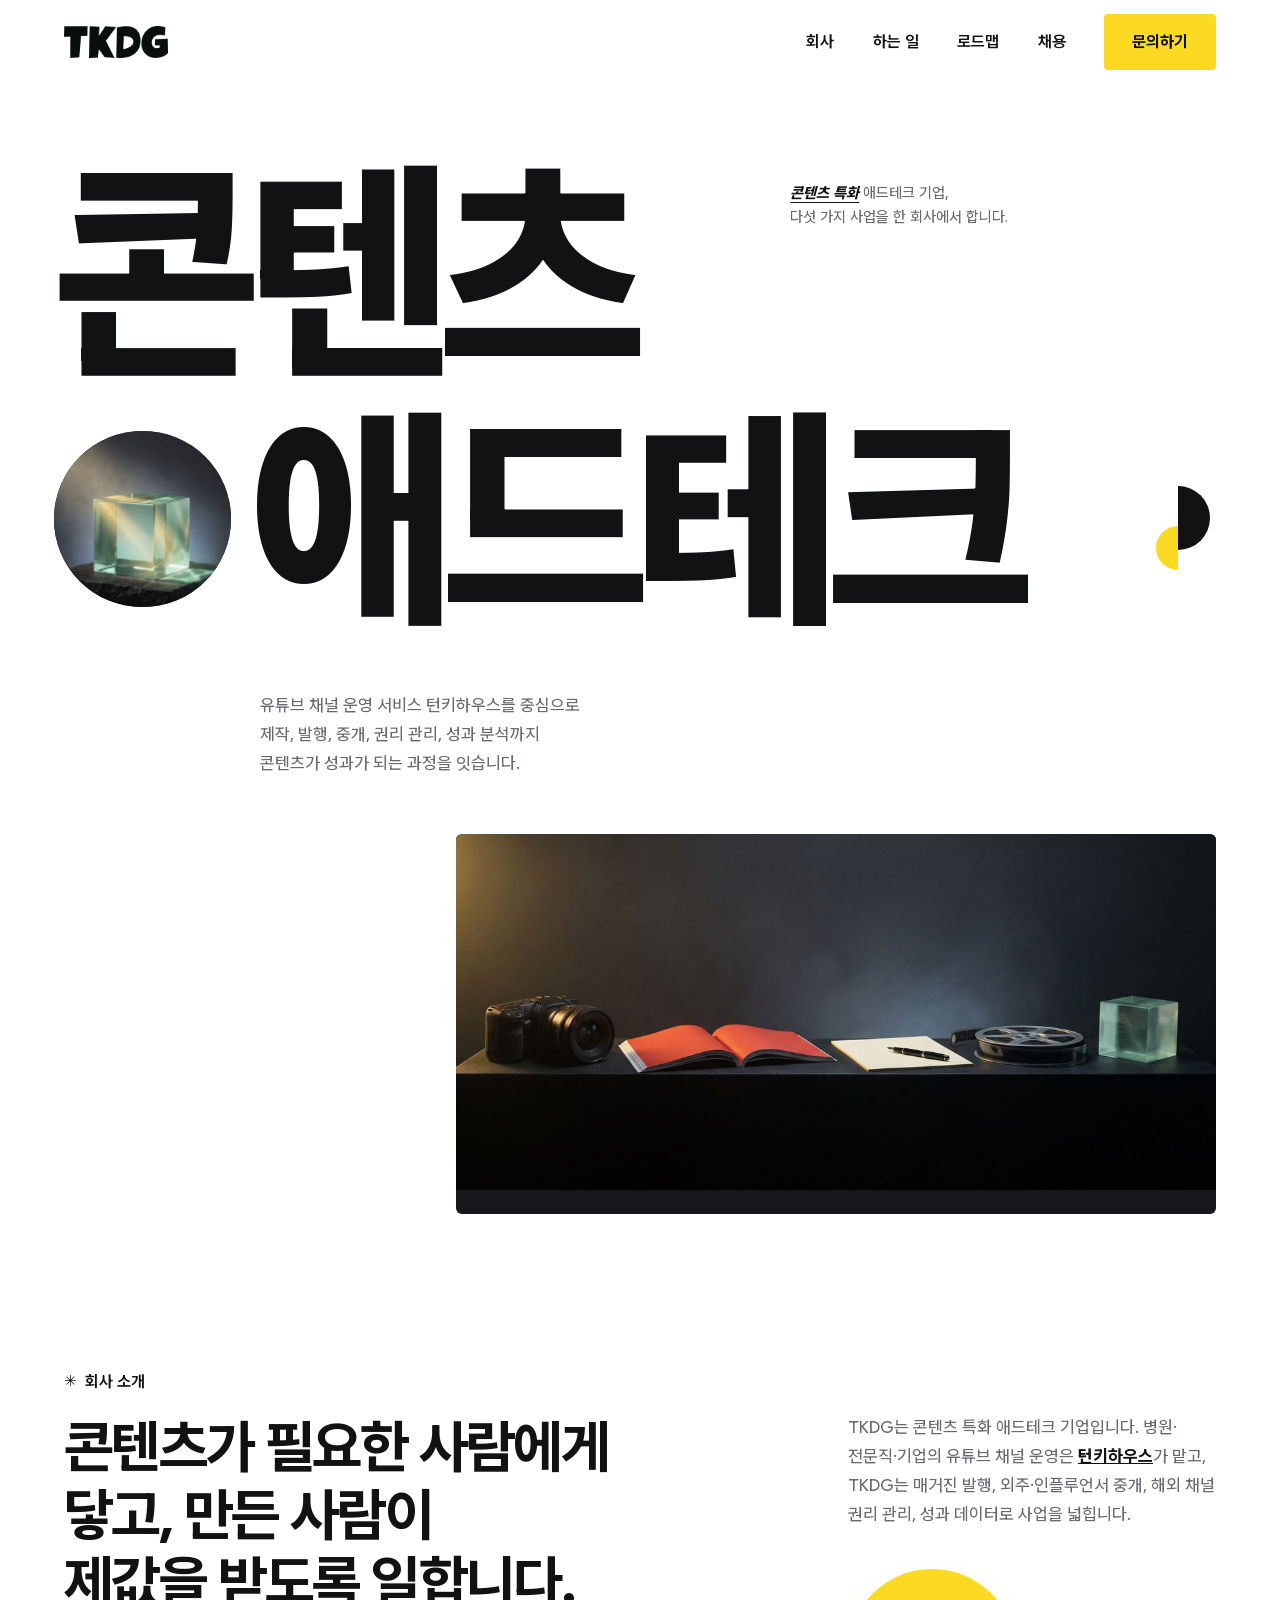
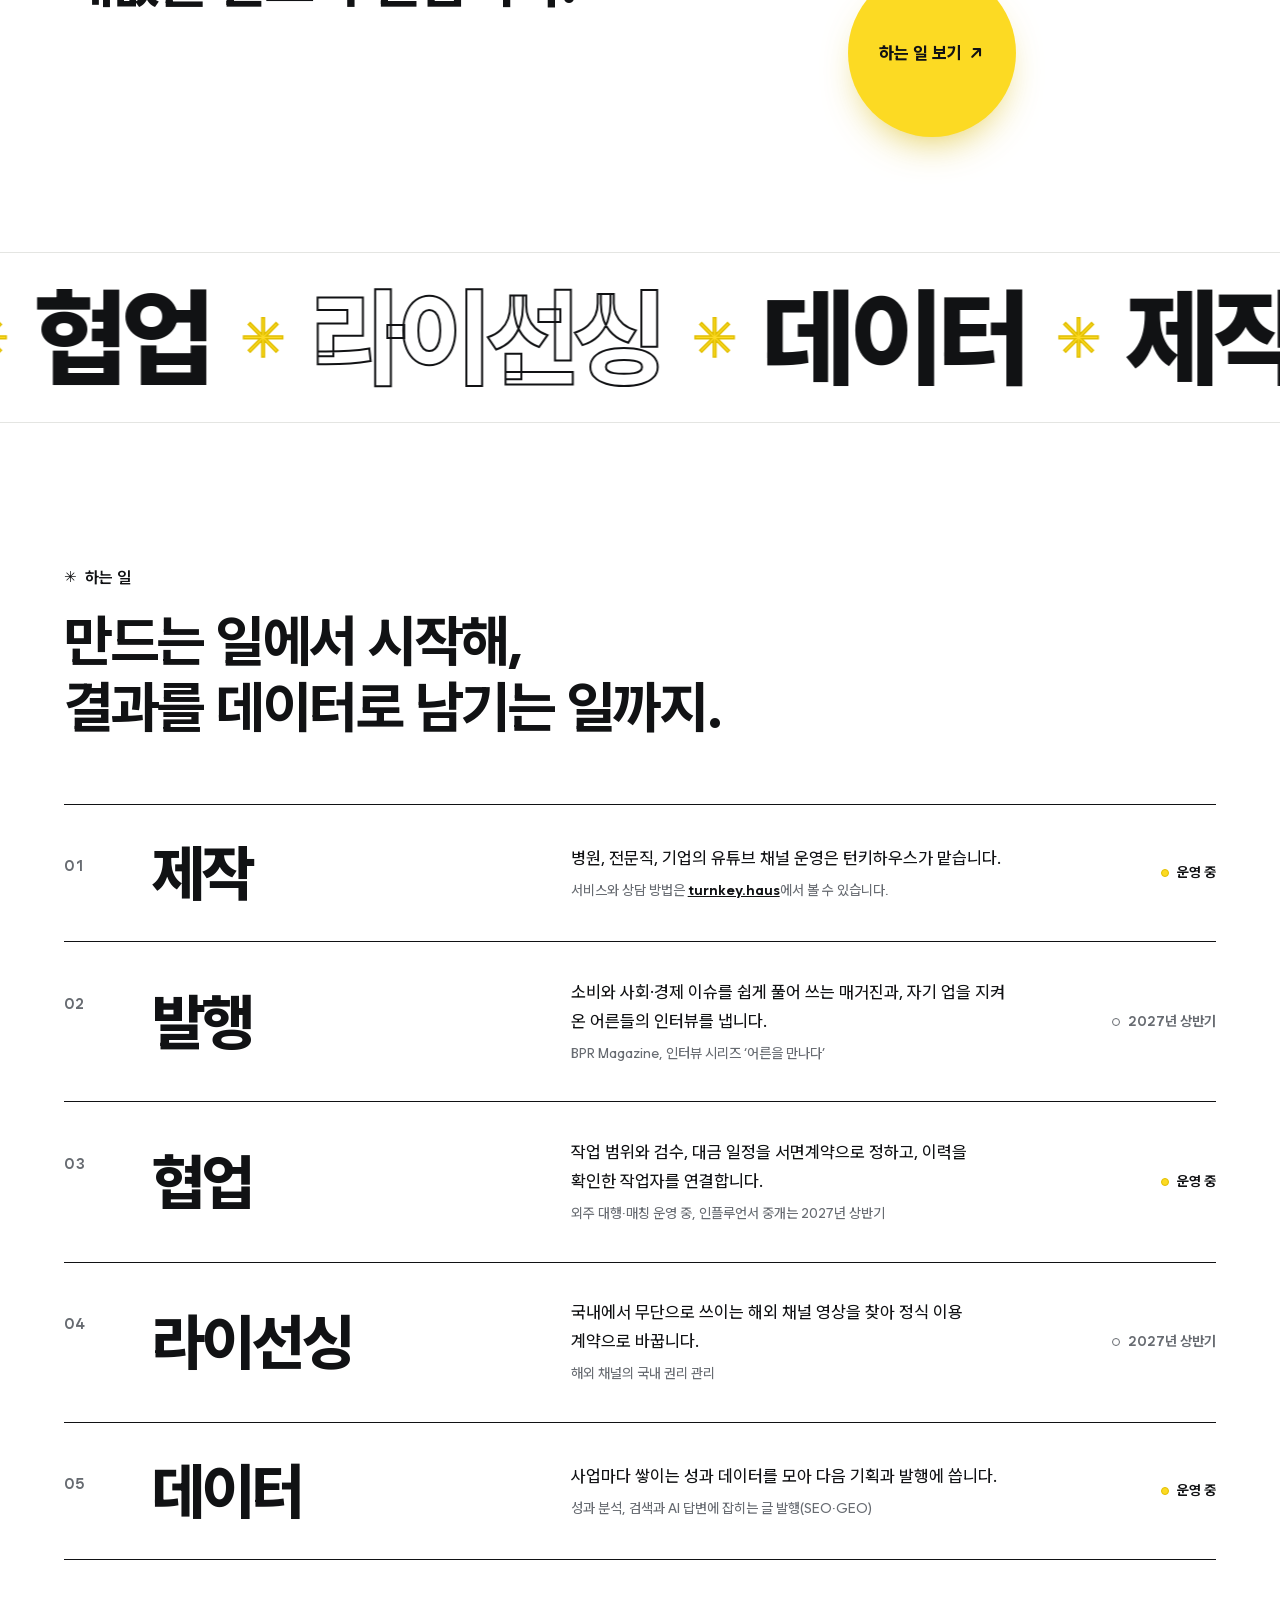
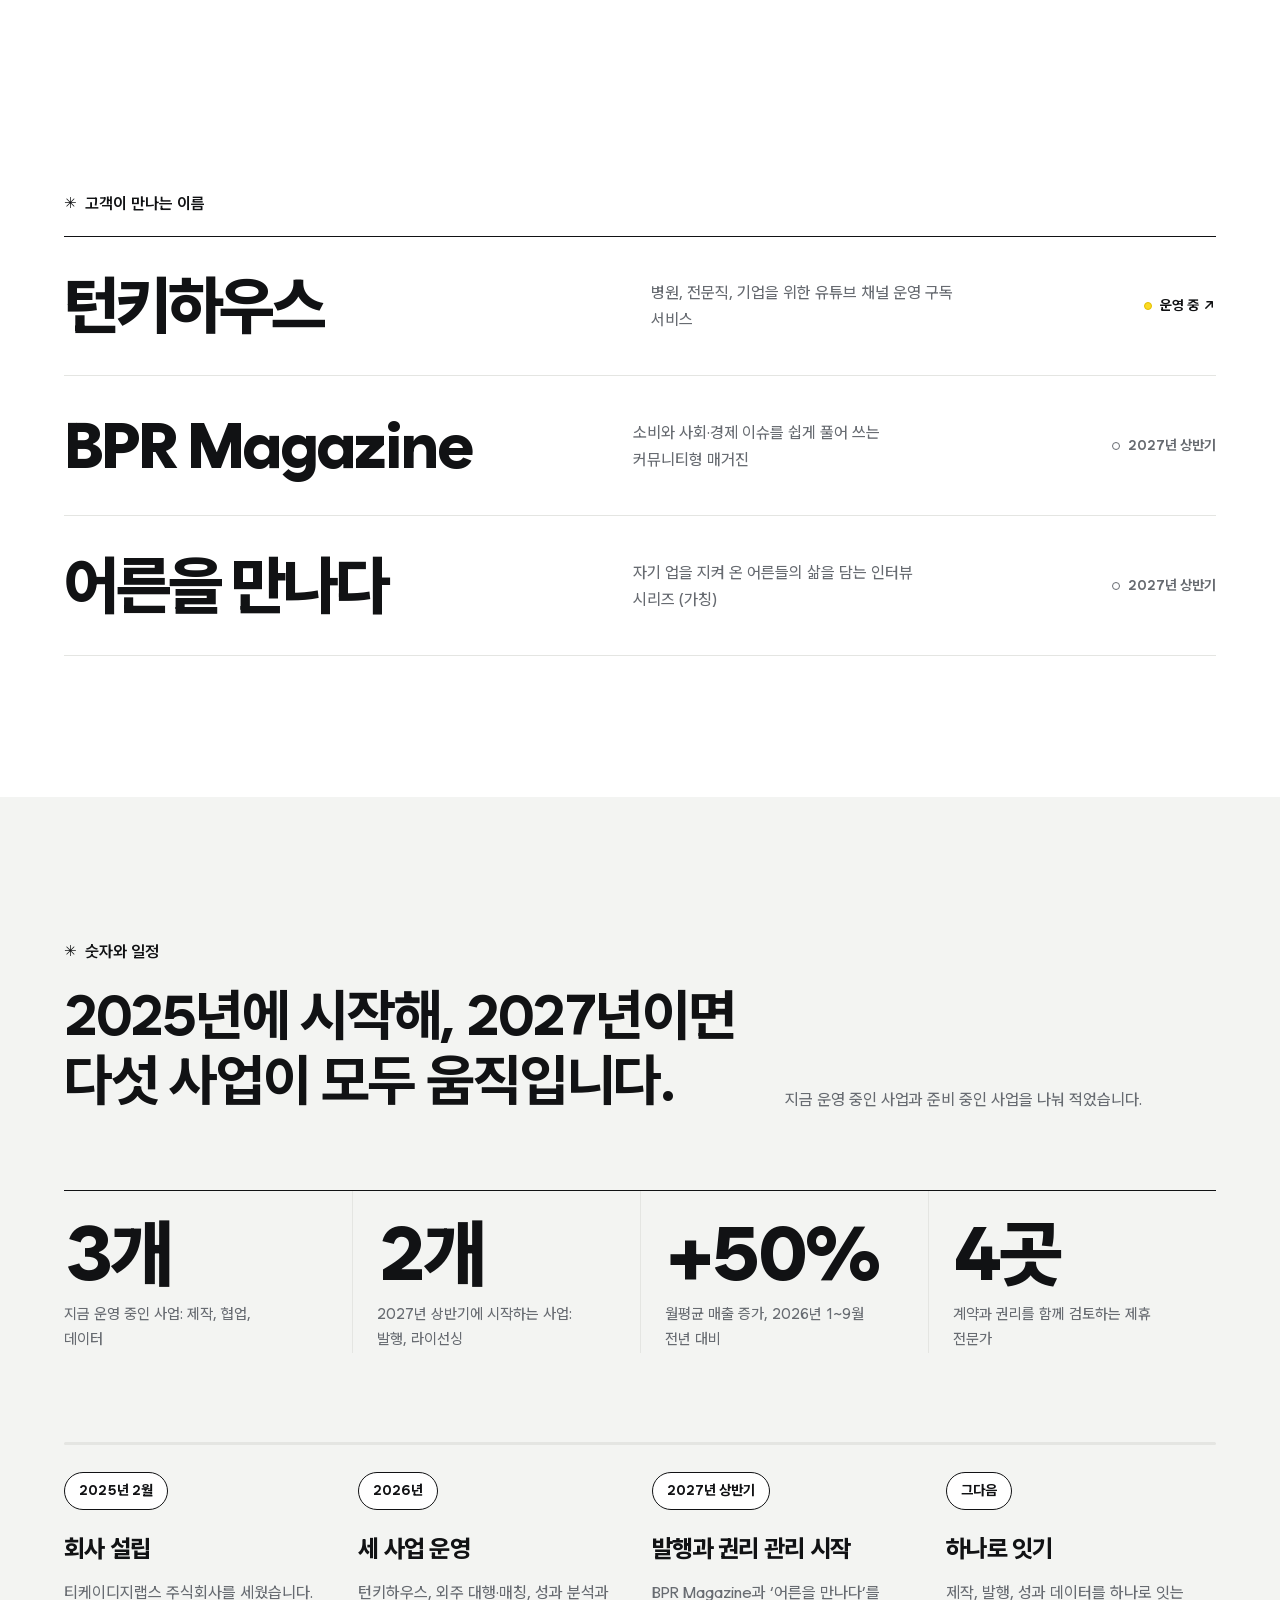
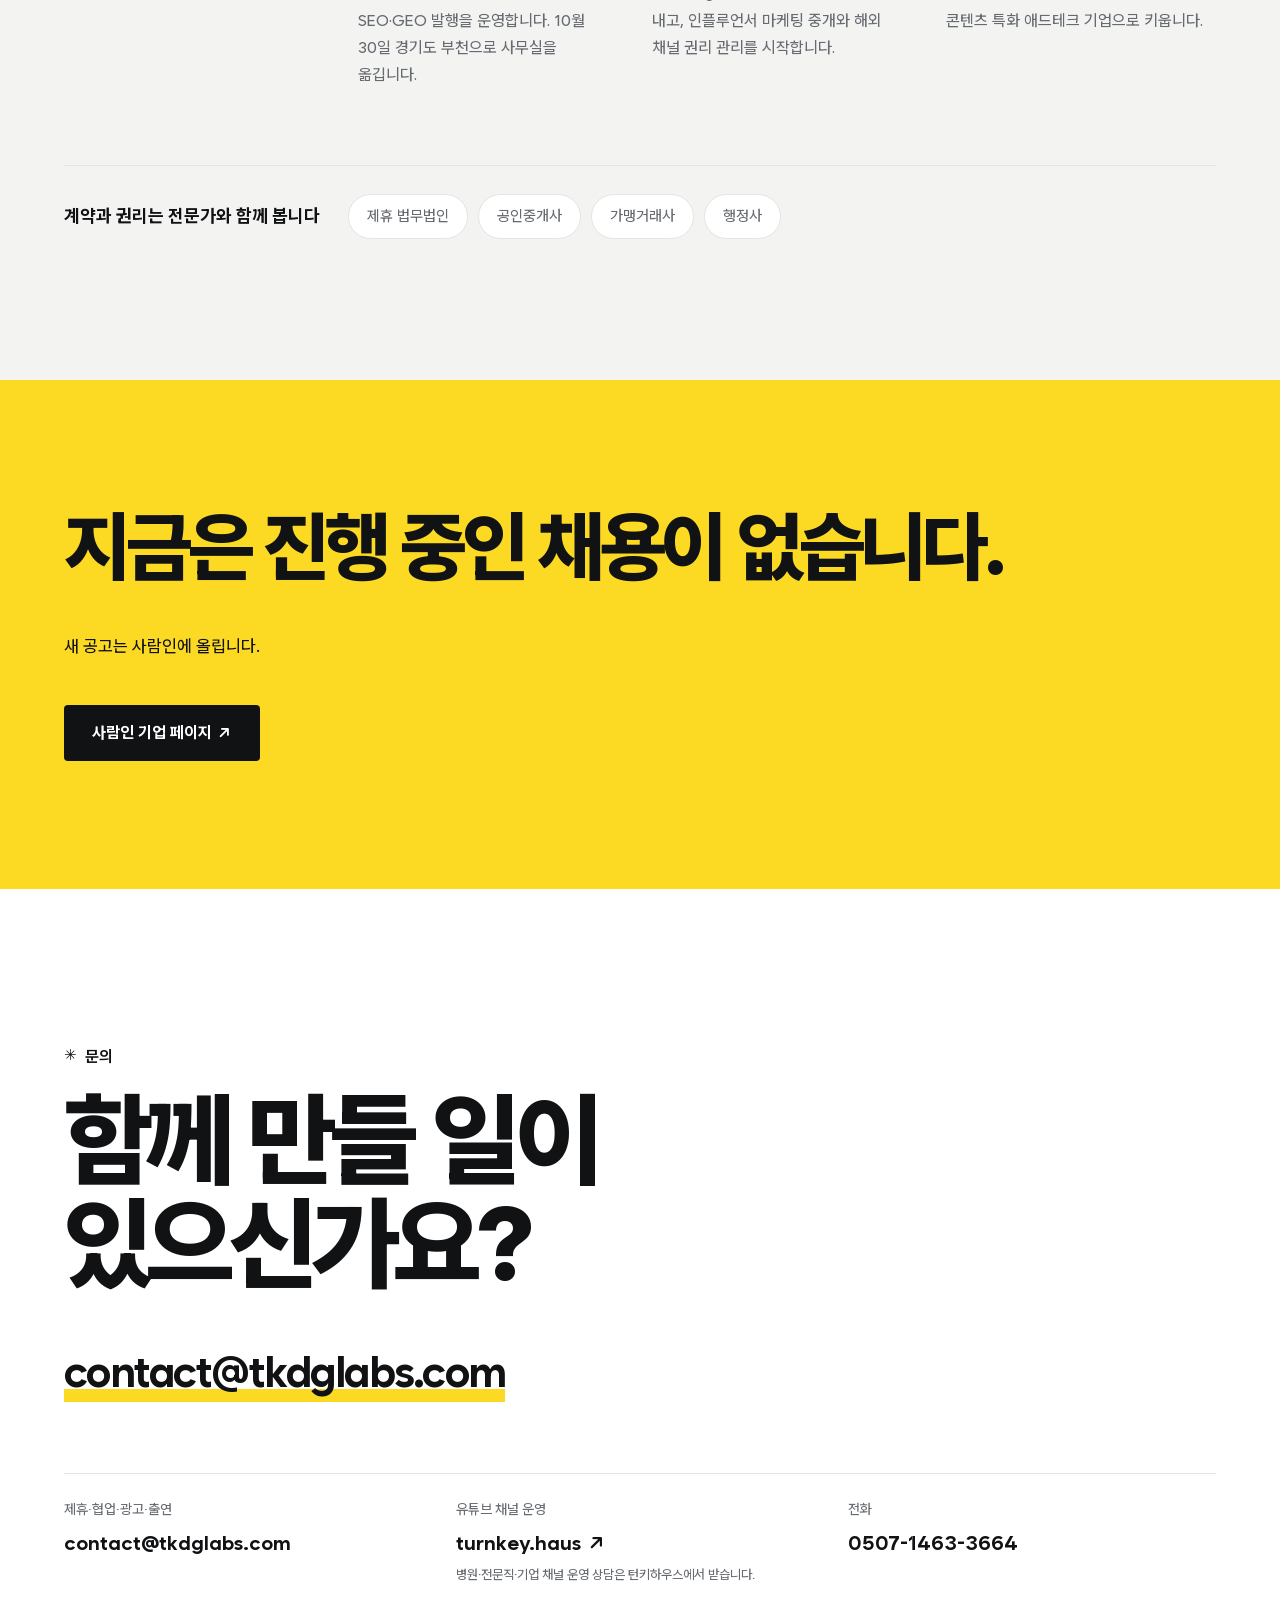
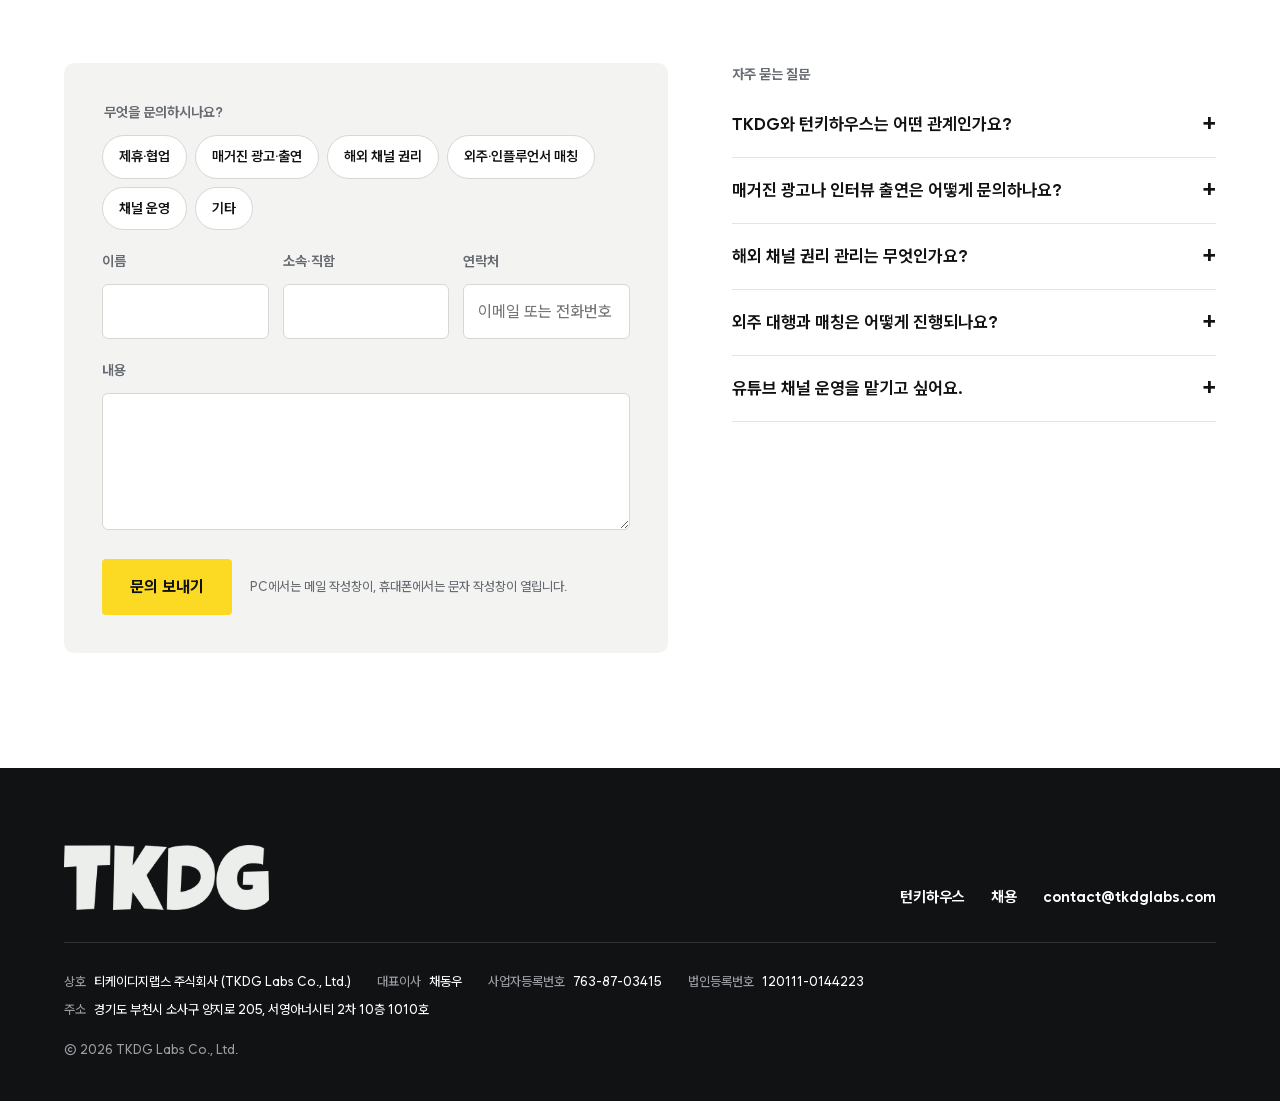
==== commit 72c8cd70: "Point hiring links to the Saramin job posting - Recruit bar, apply button and footer link open the c" ====
--- a/index.html
+++ b/index.html
@@ -78,7 +78,7 @@
 
     <div class="recruit" id="recruitBar" data-until="2026-11-15T23:59:59+09:00">
       <p><b>마케팅 기획자와 바이럴 마케터를 찾습니다</b><span>11월 15일(일) 마감</span></p>
-      <a href="#careers">채용 보기</a>
+      <a href="https://www.saramin.co.kr/zf_user/jobs/relay/view?rec_idx=55336740&amp;view_type=list" target="_blank" rel="noopener">공고 보기 ↗</a>
     </div>
 
     <header class="nav" id="nav">
@@ -272,7 +272,7 @@
               <li><span>형태</span>정규직, 수습 3개월</li>
               <li><span>마감</span>11월 15일(일)</li>
             </ul>
-            <a class="btn btn--ink" href="https://www.saramin.co.kr/zf_user/company-info/view?csn=OUVvZlR6K1FRT0hJNDNhOGczOVNkZz09" target="_blank" rel="noopener">사람인에서 지원하기 ↗</a>
+            <a class="btn btn--ink" href="https://www.saramin.co.kr/zf_user/jobs/relay/view?rec_idx=55336740&amp;view_type=list" target="_blank" rel="noopener">사람인에서 지원하기 ↗</a>
           </div>
           <div class="job job--closed" id="jobClosed" hidden>
             <h2>지금은 진행 중인 채용이 없습니다.</h2>
@@ -337,7 +337,7 @@
       <div class="wrap">
         <div class="foot__top">
           <img class="foot__logo" src="./assets/img/tkdg-logo-white.png" alt="TKDG" width="600" height="190" loading="lazy" />
-          <p class="foot__links"><a href="https://turnkey.haus/" target="_blank" rel="noopener">턴키하우스</a><a href="https://www.saramin.co.kr/zf_user/company-info/view?csn=OUVvZlR6K1FRT0hJNDNhOGczOVNkZz09" target="_blank" rel="noopener">채용</a><a href="mailto:contact@tkdglabs.com">contact@tkdglabs.com</a></p>
+          <p class="foot__links"><a href="https://turnkey.haus/" target="_blank" rel="noopener">턴키하우스</a><a id="footJobs" href="https://www.saramin.co.kr/zf_user/jobs/relay/view?rec_idx=55336740&amp;view_type=list" data-closed-href="https://www.saramin.co.kr/zf_user/company-info/view?csn=OUVvZlR6K1FRT0hJNDNhOGczOVNkZz09" target="_blank" rel="noopener">채용</a><a href="mailto:contact@tkdglabs.com">contact@tkdglabs.com</a></p>
         </div>
         <dl class="foot__info">
           <div><dt>상호</dt><dd>티케이디지랩스 주식회사 (TKDG Labs Co., Ltd.)</dd></div>
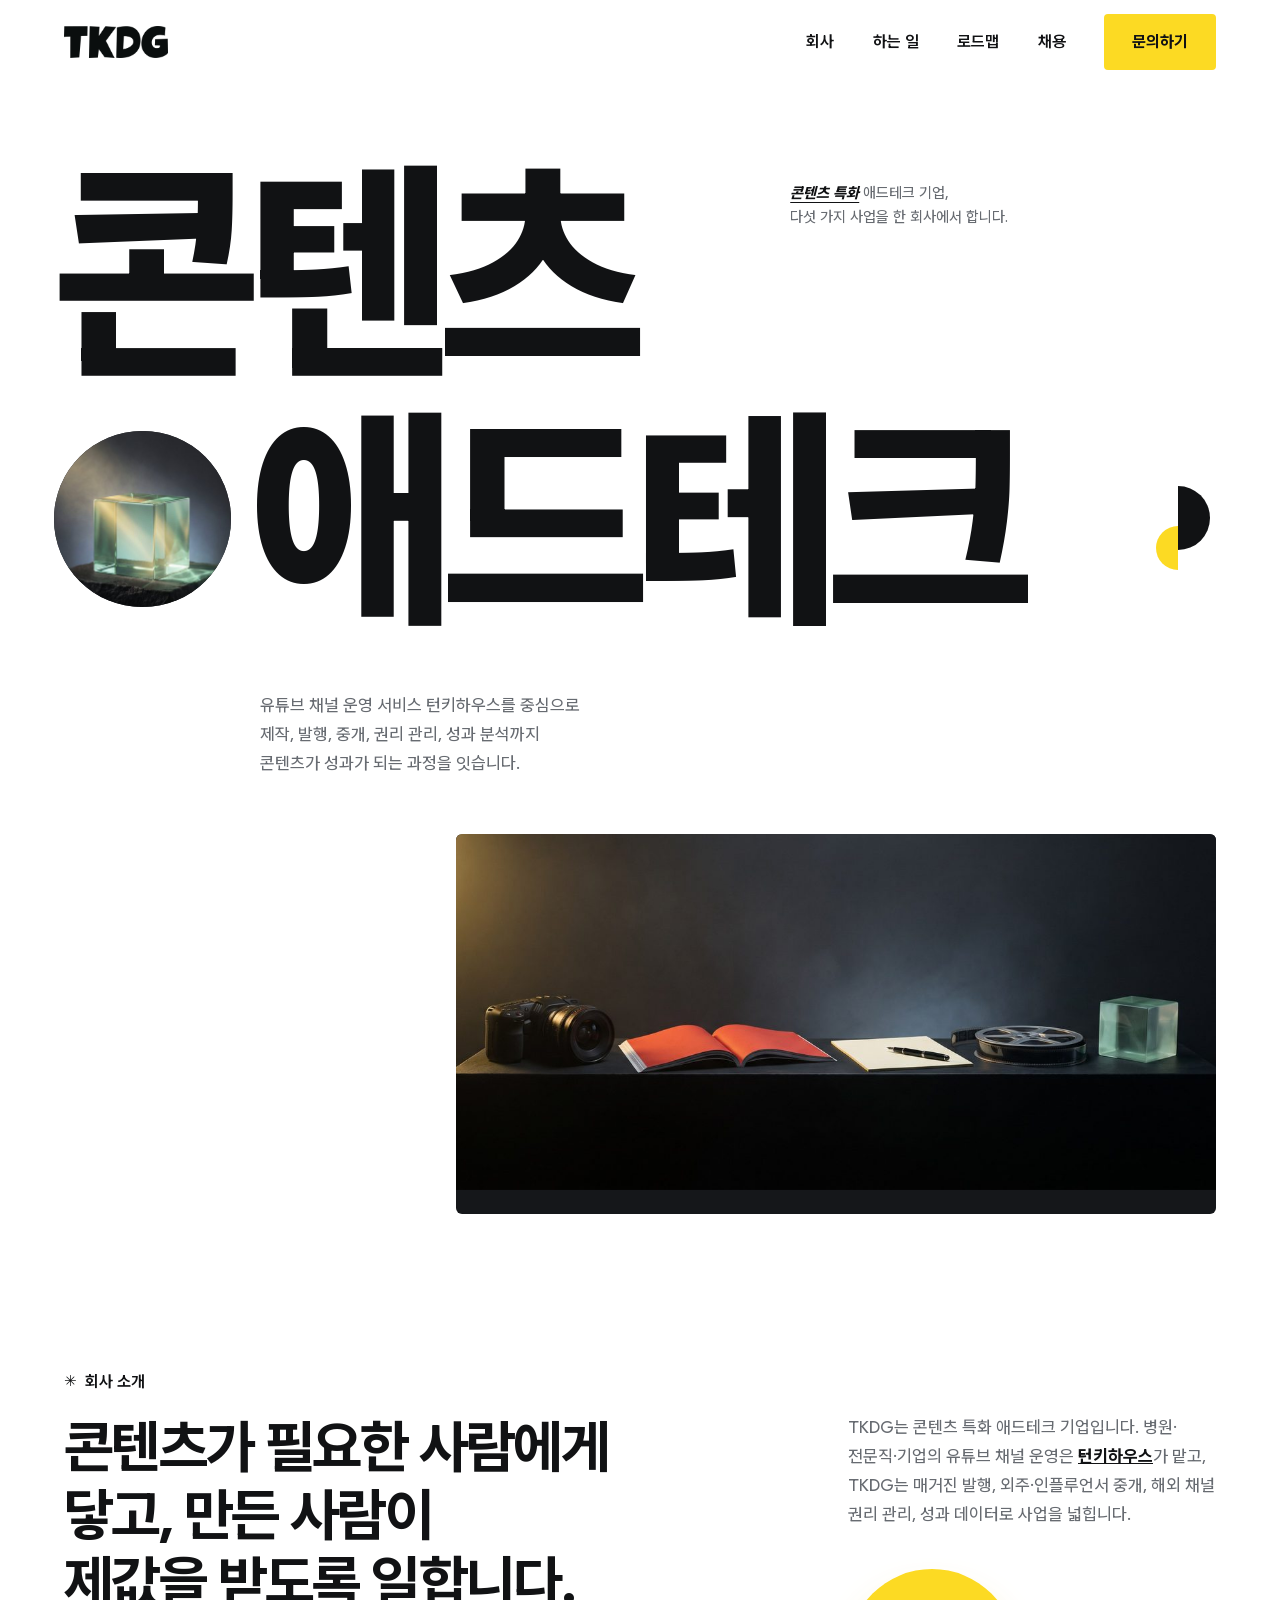
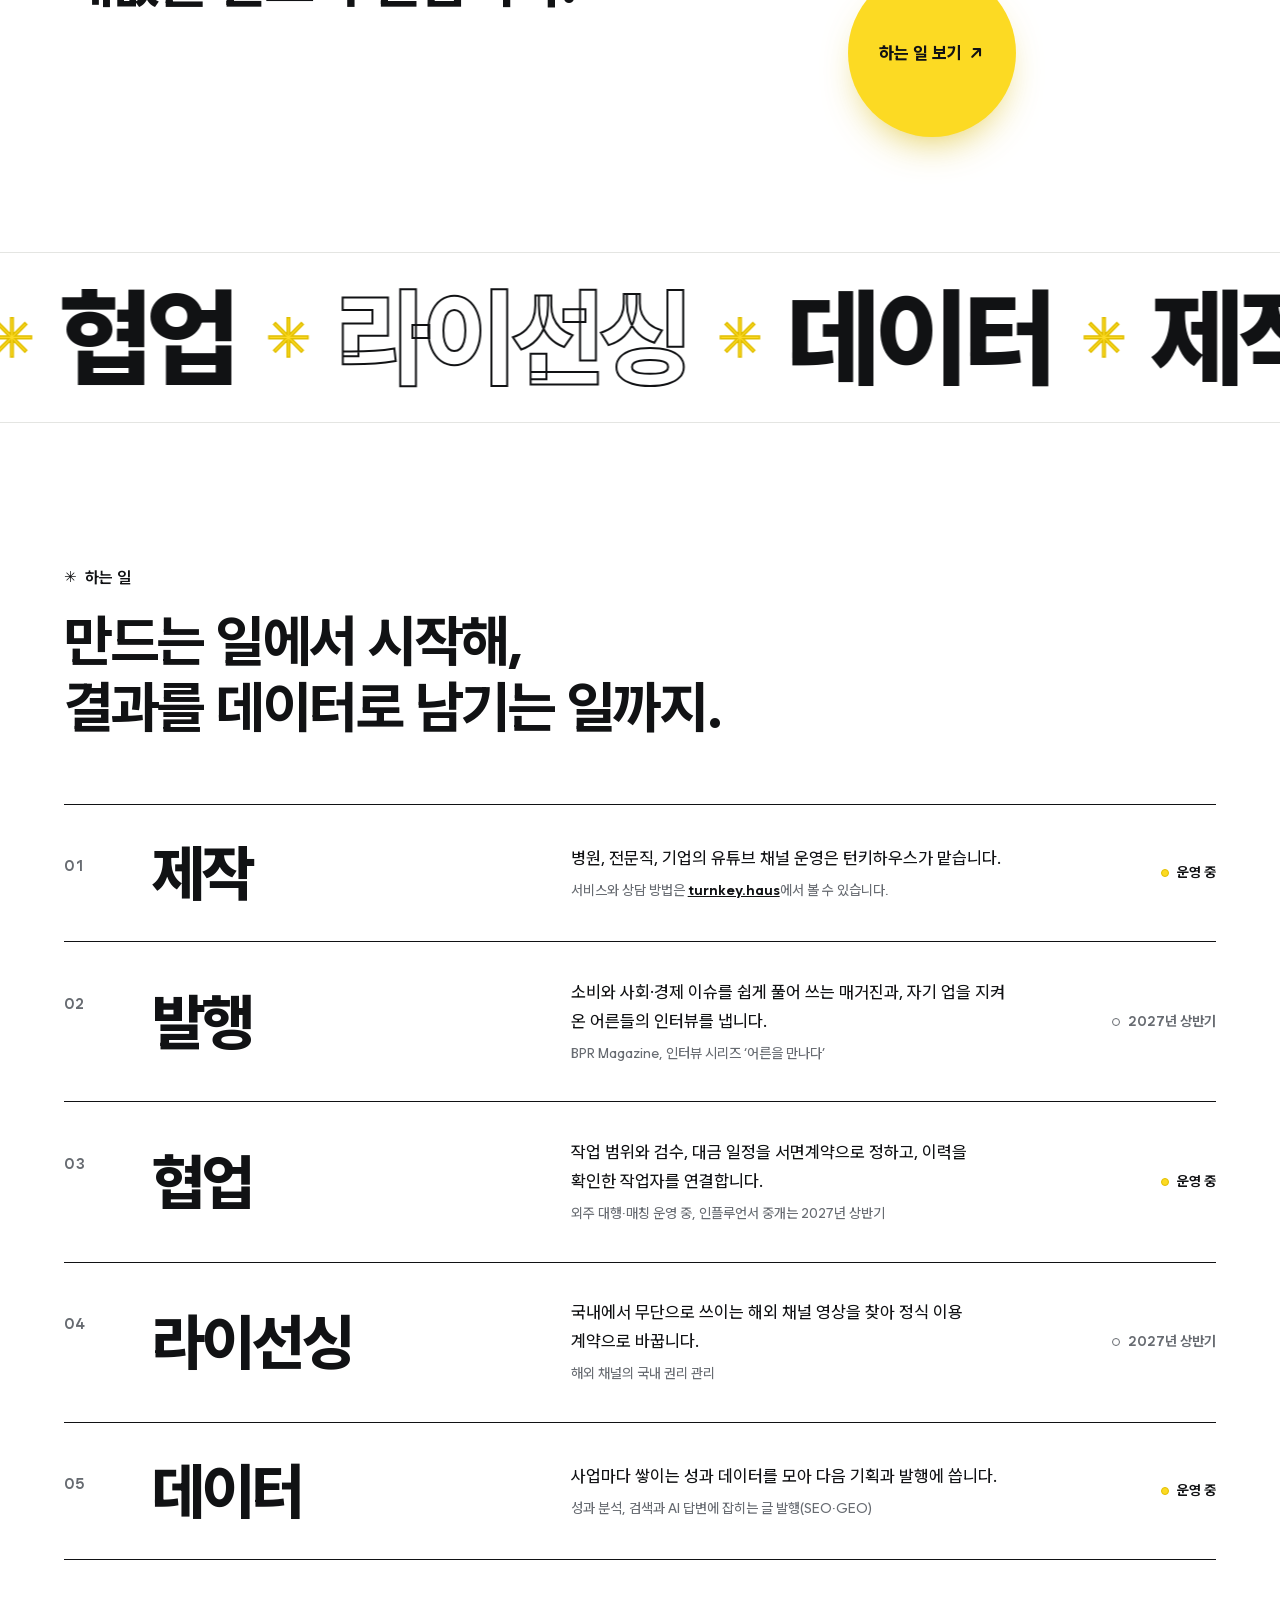
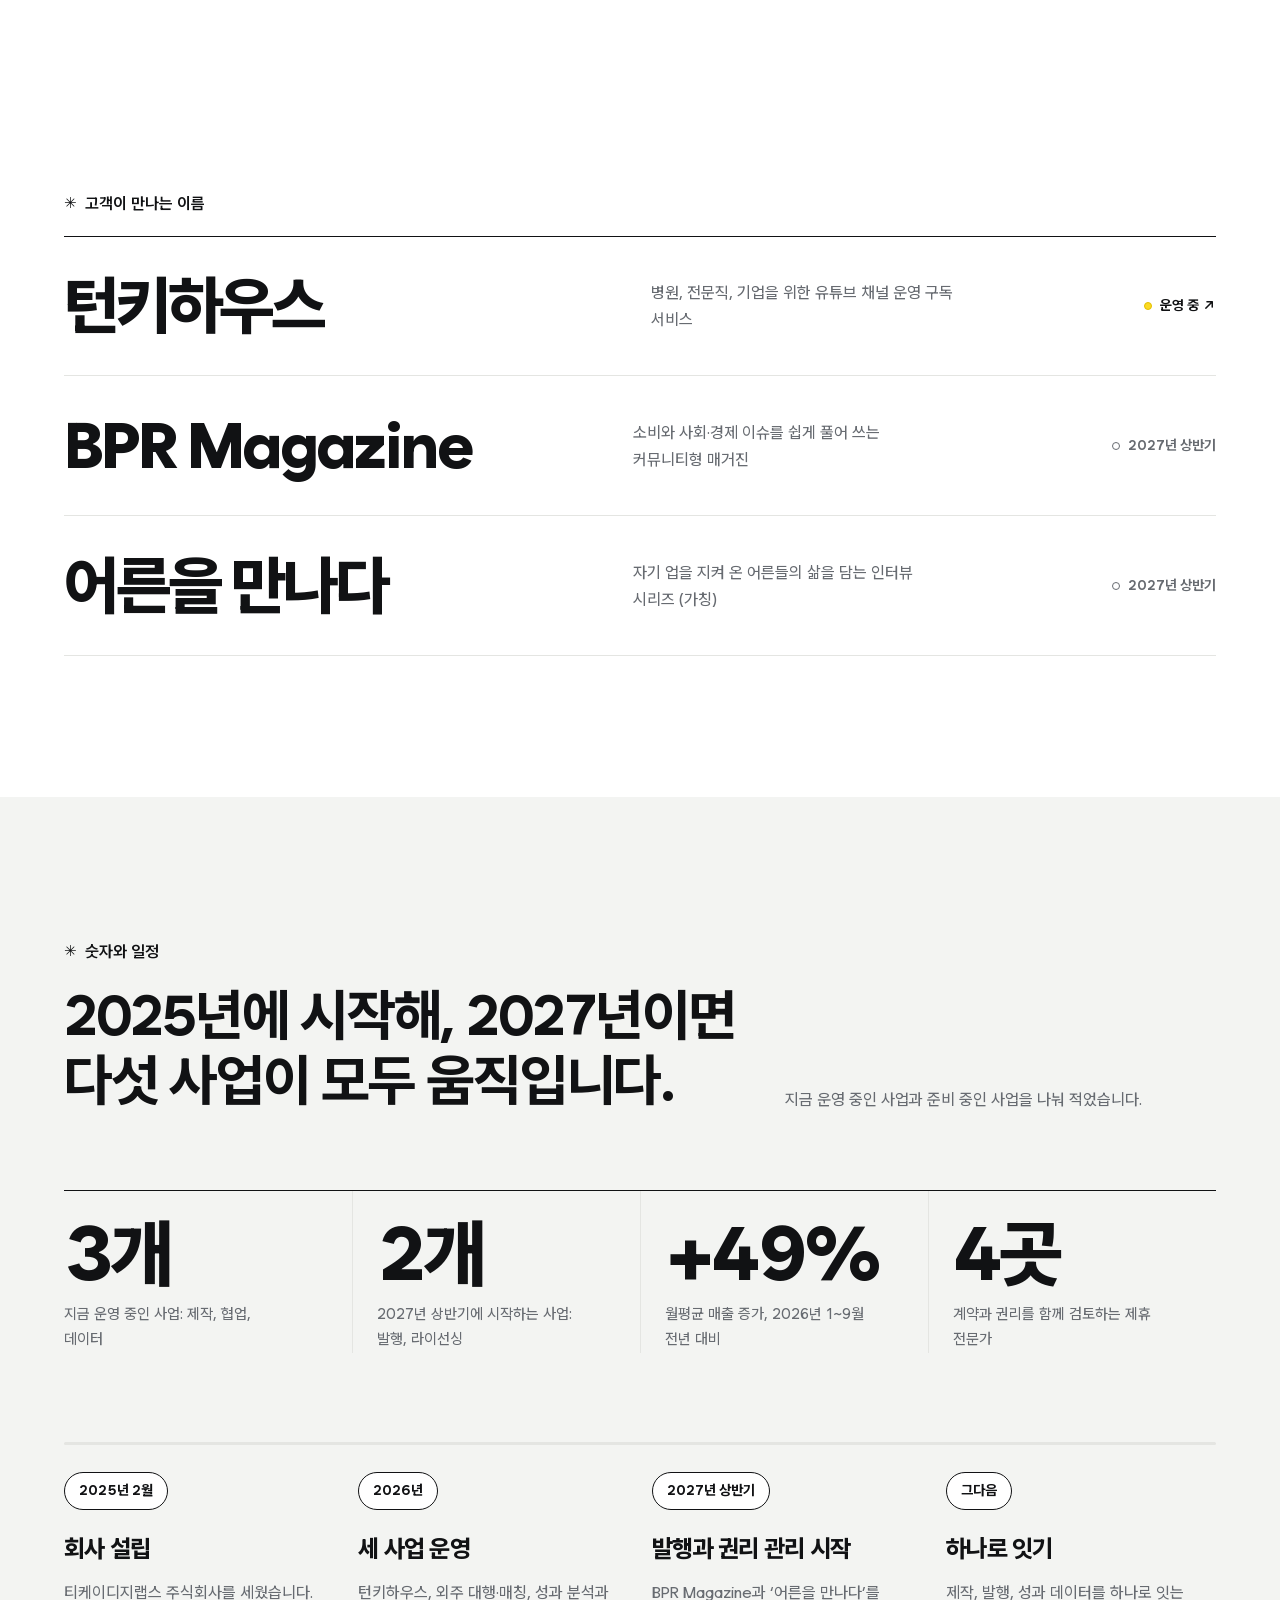
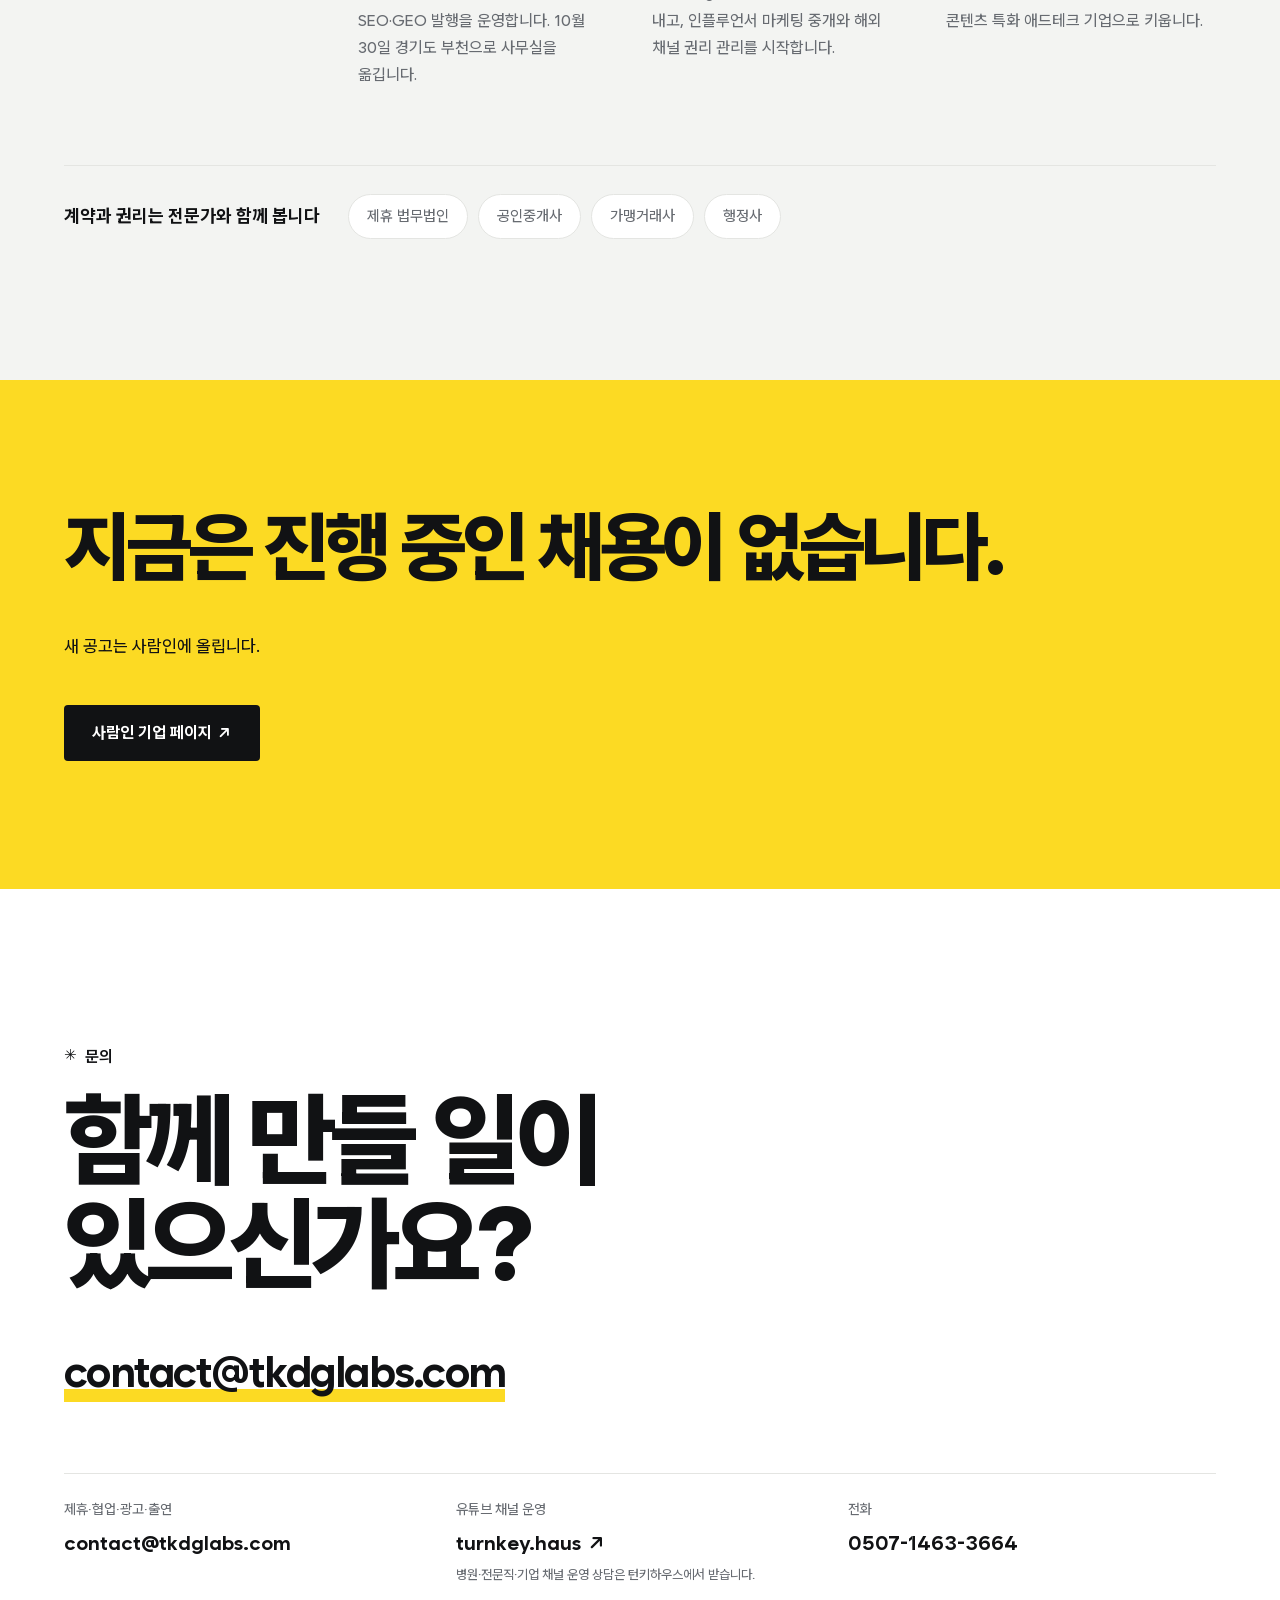
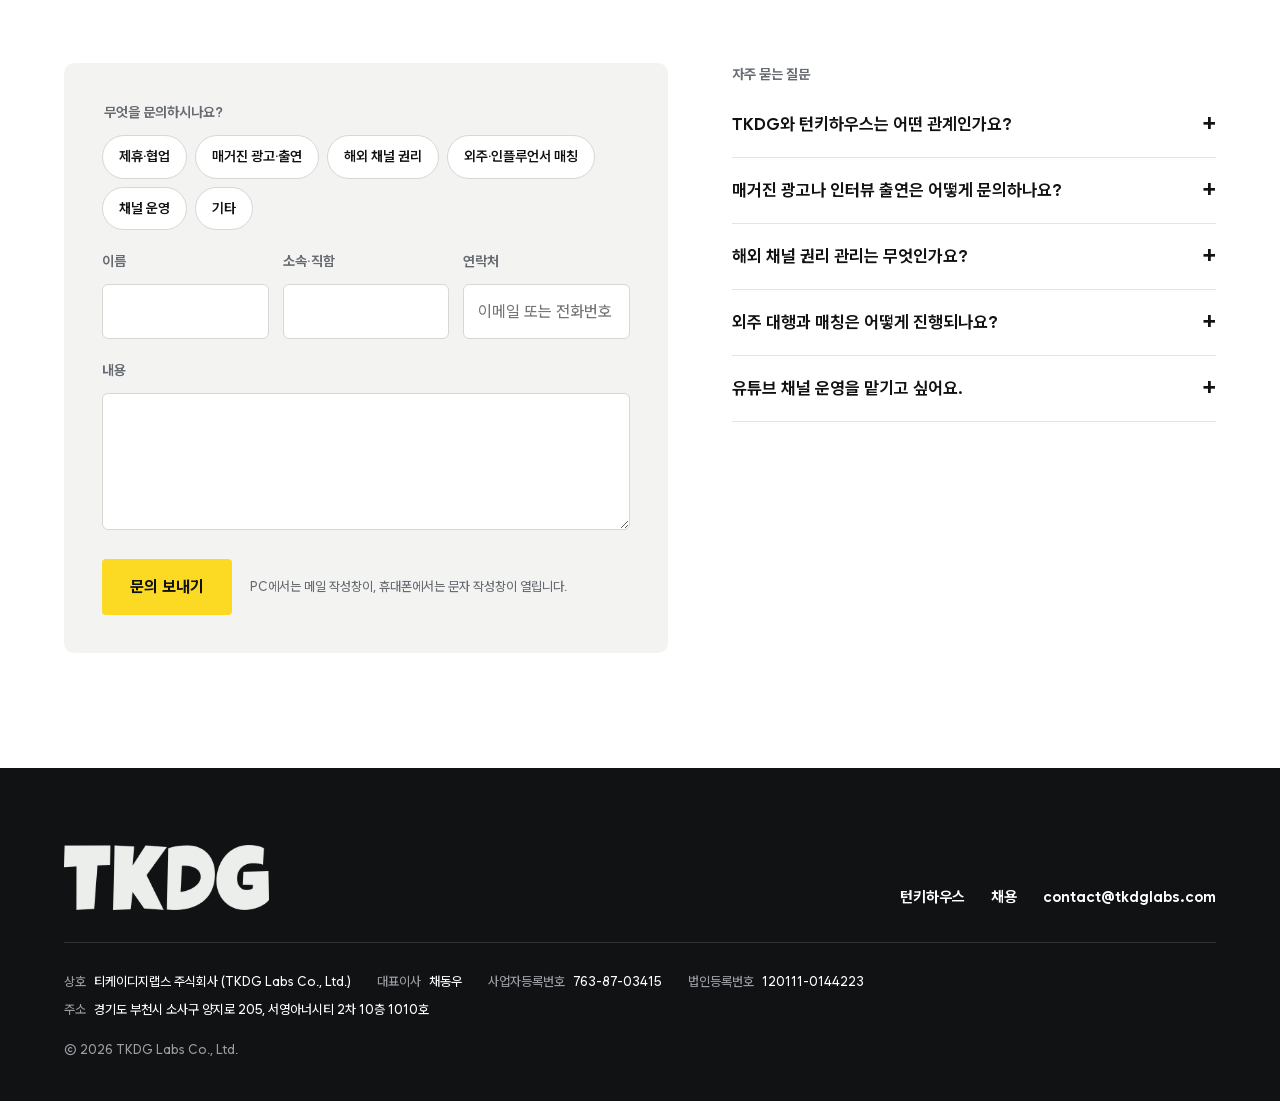
==== commit f654cd57: "Tighten share preview text - og:description now describes the company, not channel operation alone -" ====
--- a/index.html
+++ b/index.html
@@ -12,11 +12,12 @@
     <meta property="og:site_name" content="TKDG Labs" />
     <meta property="og:locale" content="ko_KR" />
     <meta property="og:title" content="TKDG Labs | 콘텐츠가 성과가 되는 모든 과정을 잇습니다" />
-    <meta property="og:description" content="병원·전문직 유튜브 운영, 자체 매거진, 인플루언서·외주 중개, 해외 채널 권리 관리를 하는 콘텐츠 특화 애드테크 기업입니다." />
+    <meta property="og:description" content="콘텐츠 특화 애드테크 기업 티케이디지랩스. 채널 운영 서비스 턴키하우스, 매거진 발행, 외주·인플루언서 중개, 해외 채널 권리 관리, 성과 데이터 사업을 합니다." />
     <meta property="og:url" content="https://tkdglabs.com/" />
     <meta property="og:image" content="https://tkdglabs.com/assets/img/og-image-2026.jpg" />
     <meta property="og:image:width" content="1200" />
     <meta property="og:image:height" content="630" />
+    <meta property="og:image:alt" content="TKDG 콘텐츠 애드테크" />
     <meta name="twitter:card" content="summary_large_image" />
     <meta name="twitter:image" content="https://tkdglabs.com/assets/img/og-image-2026.jpg" />
     <link rel="icon" type="image/png" sizes="16x16" href="./assets/img/favicon-16x16.png" />
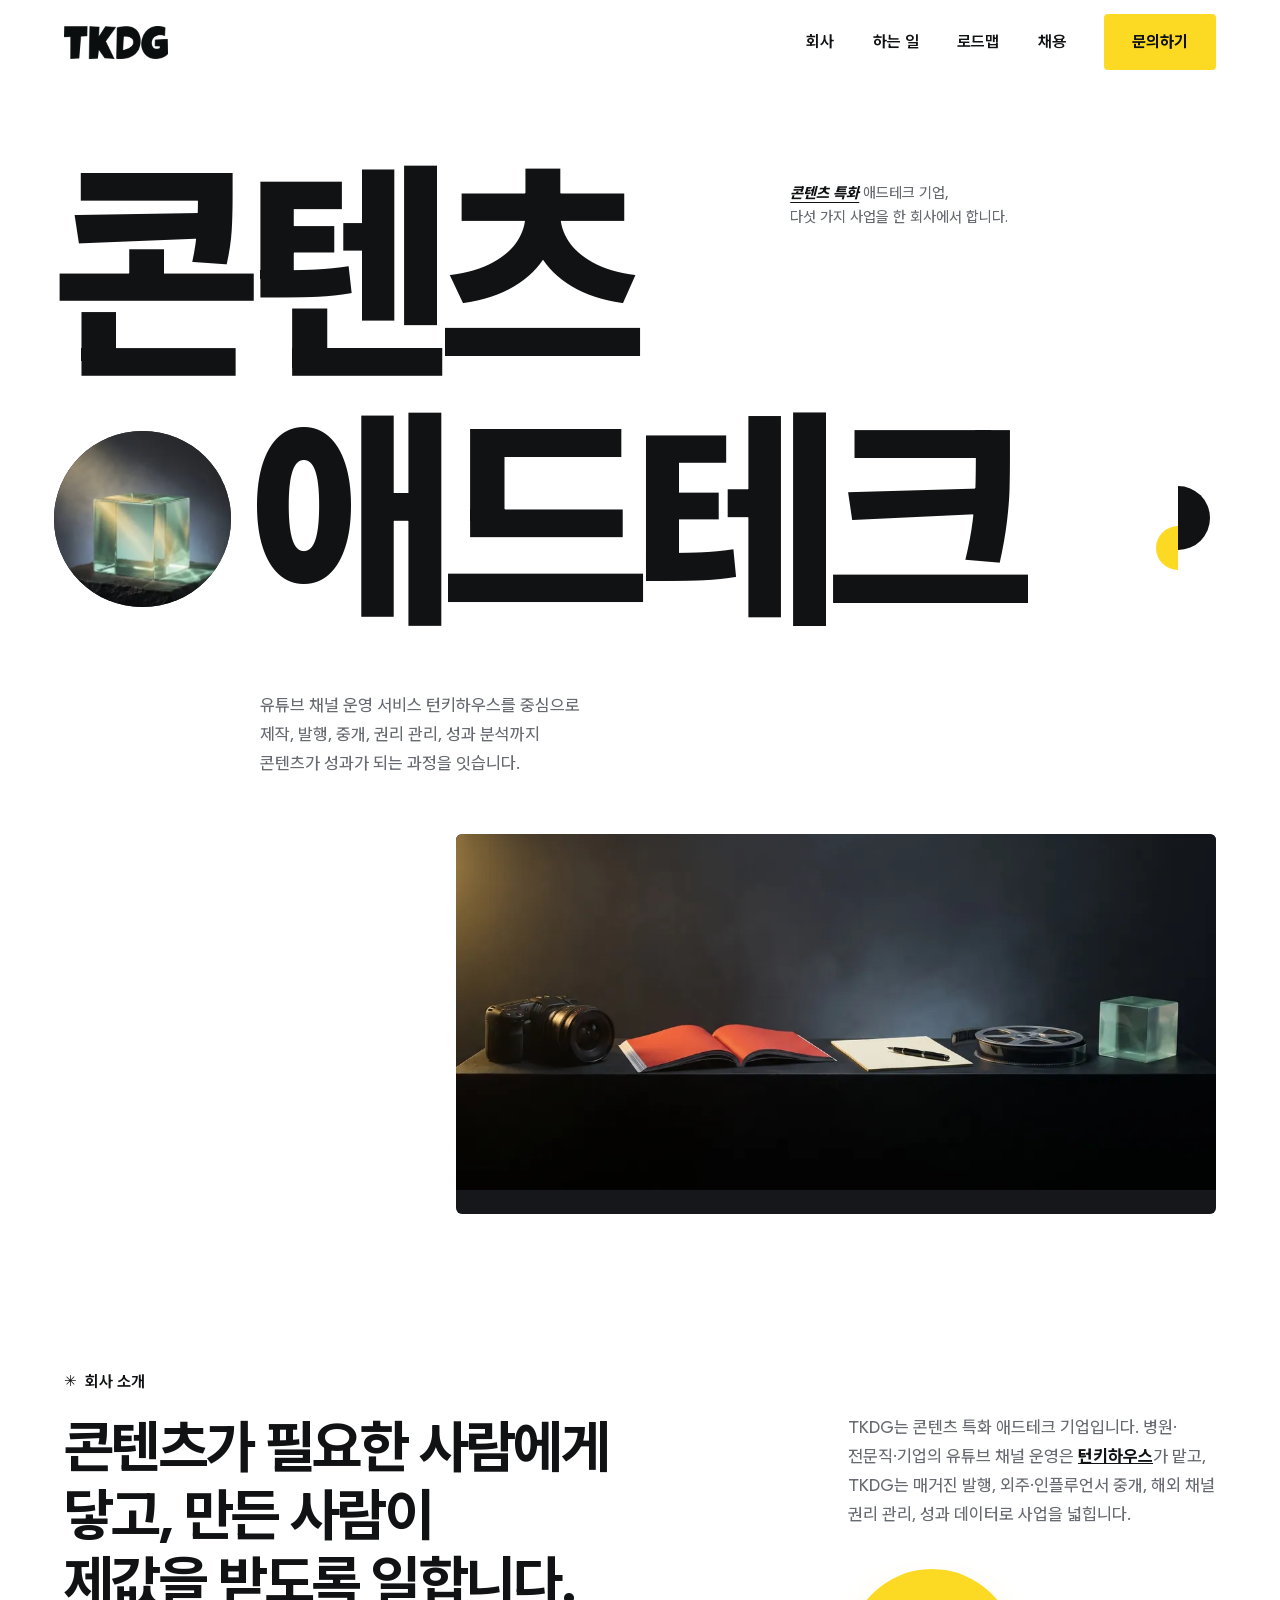
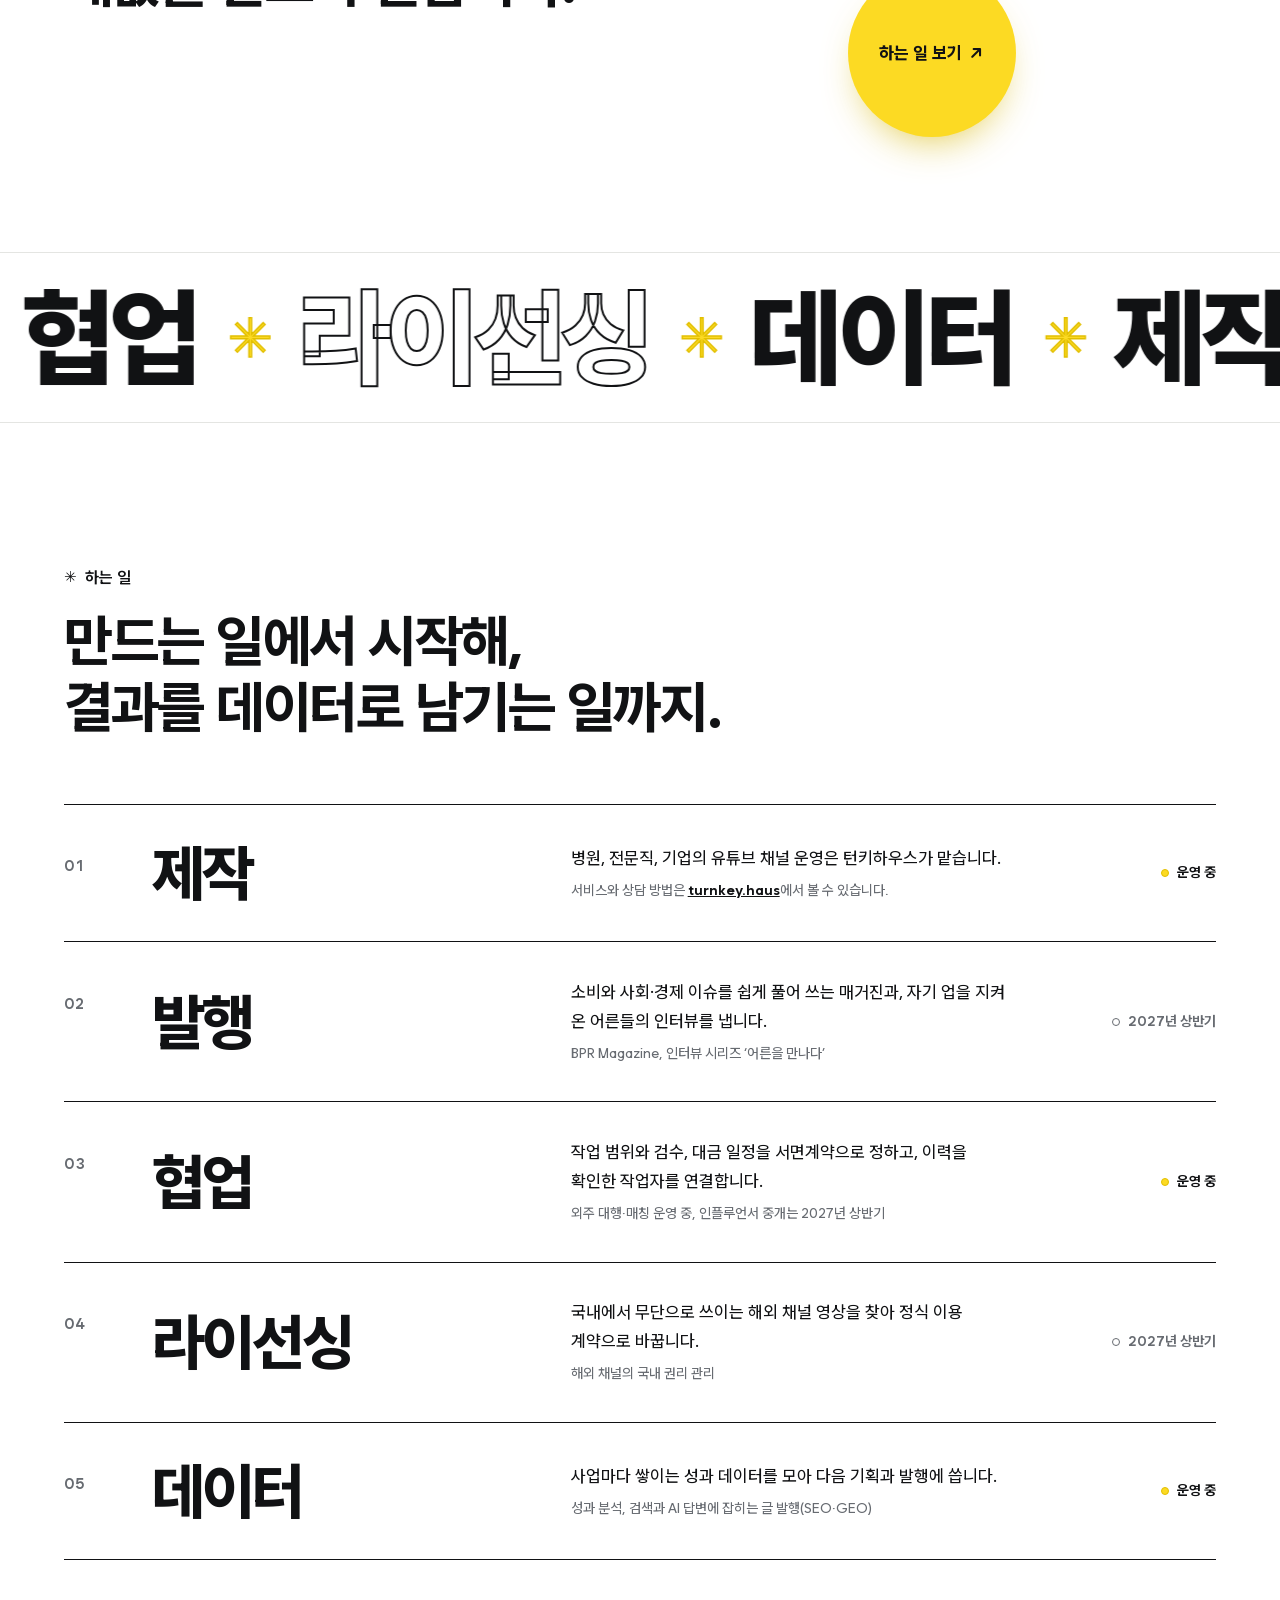
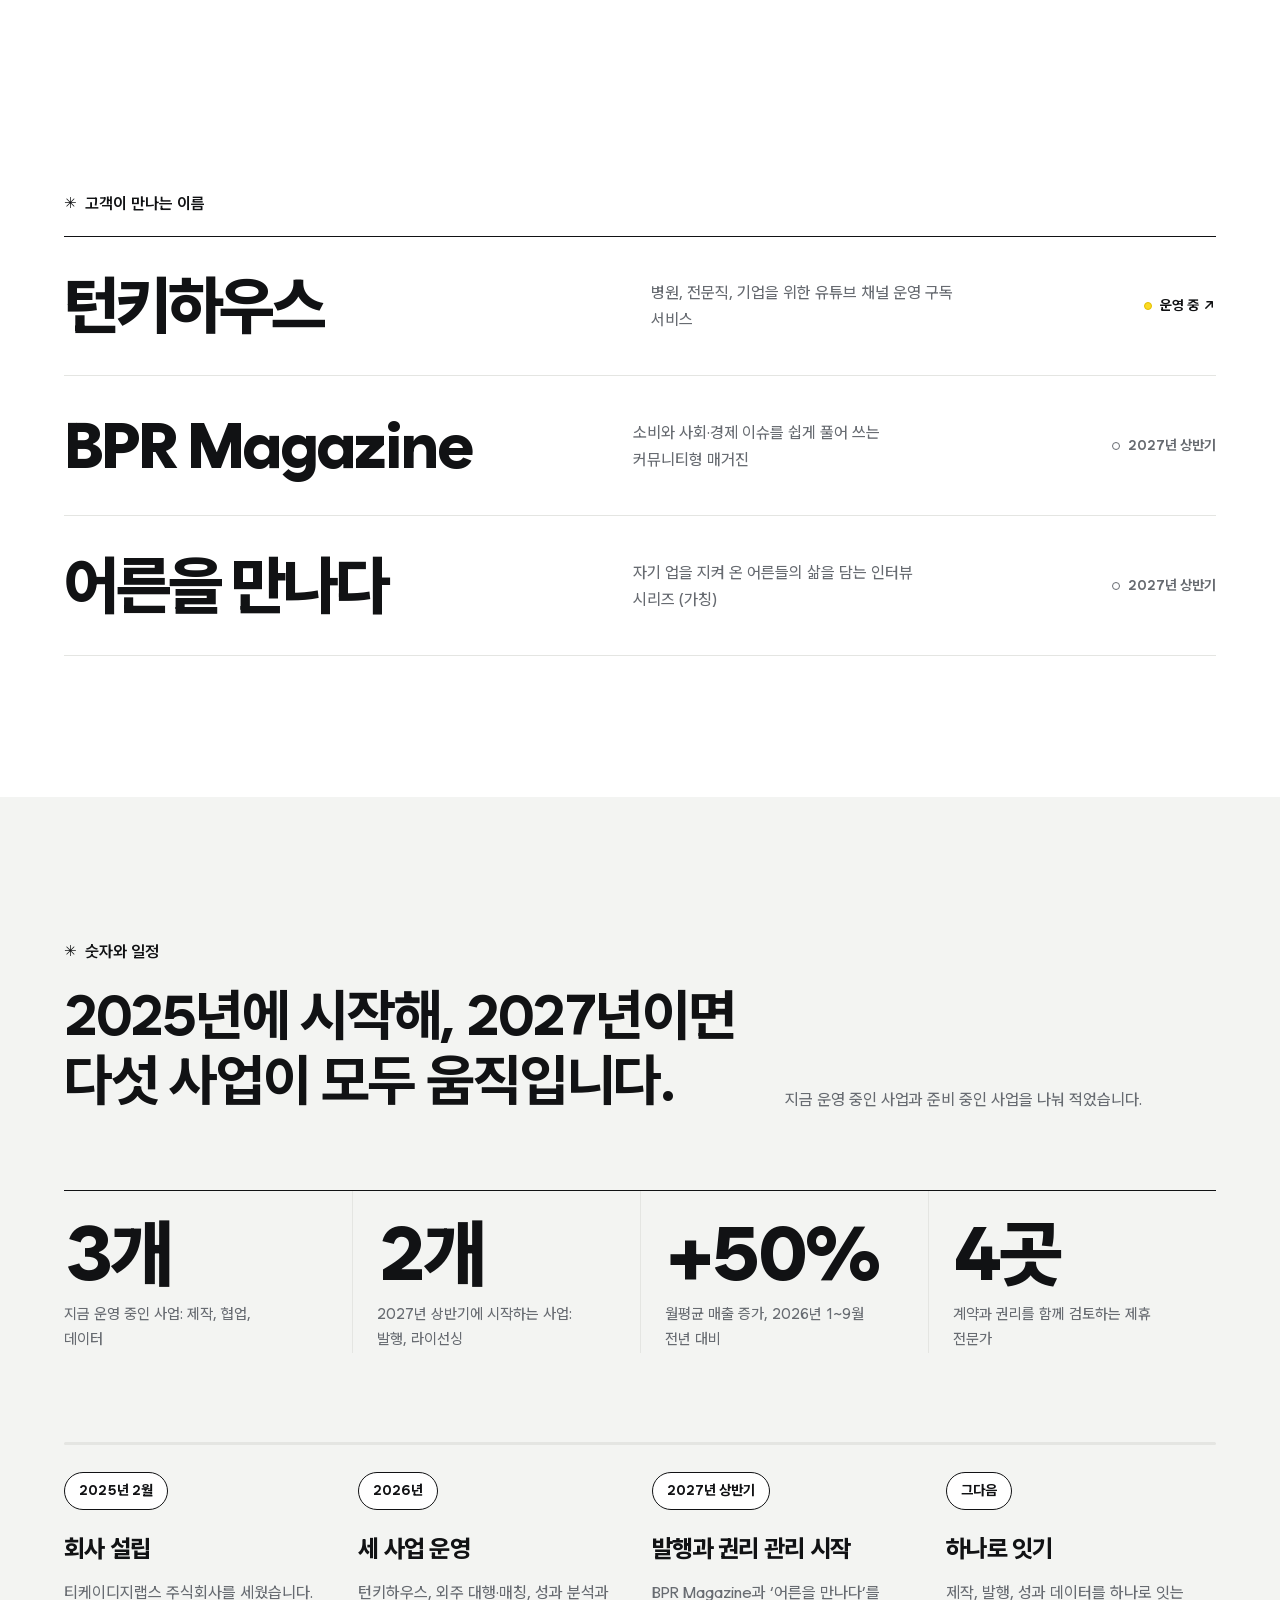
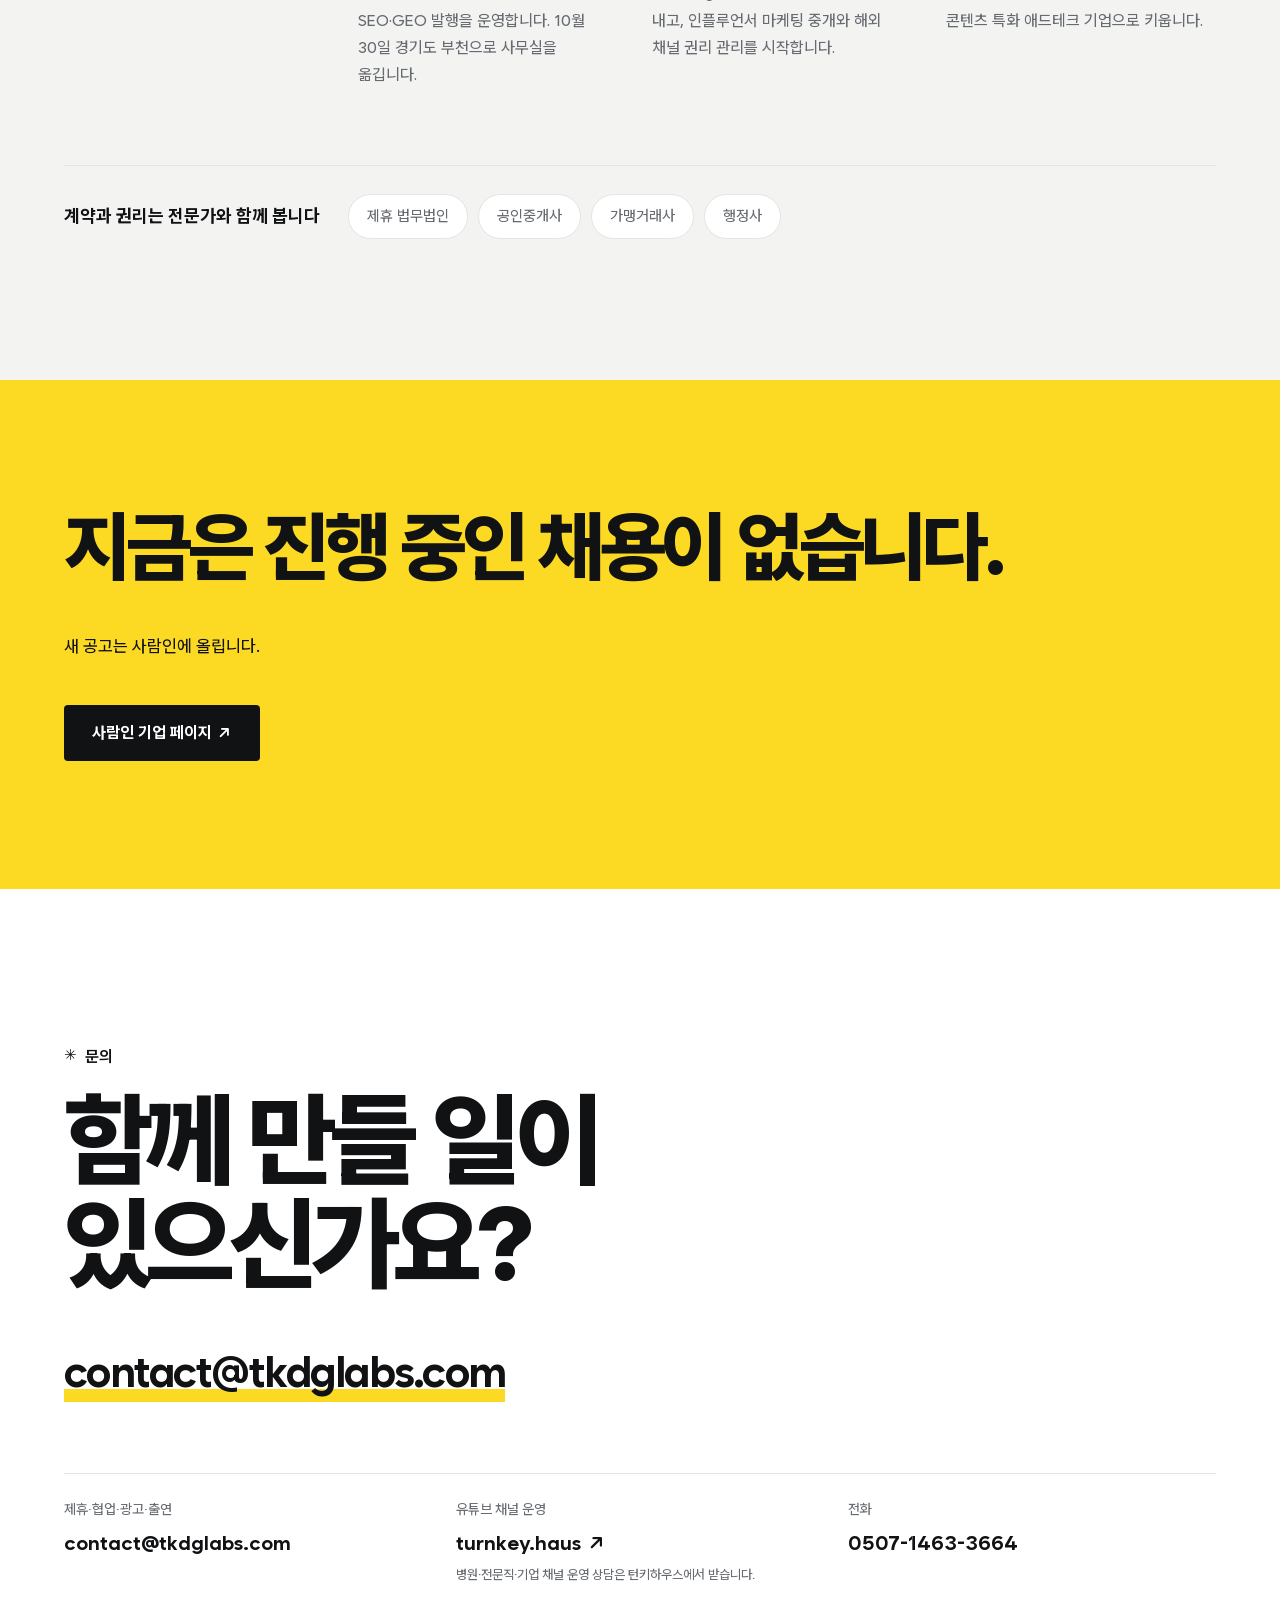
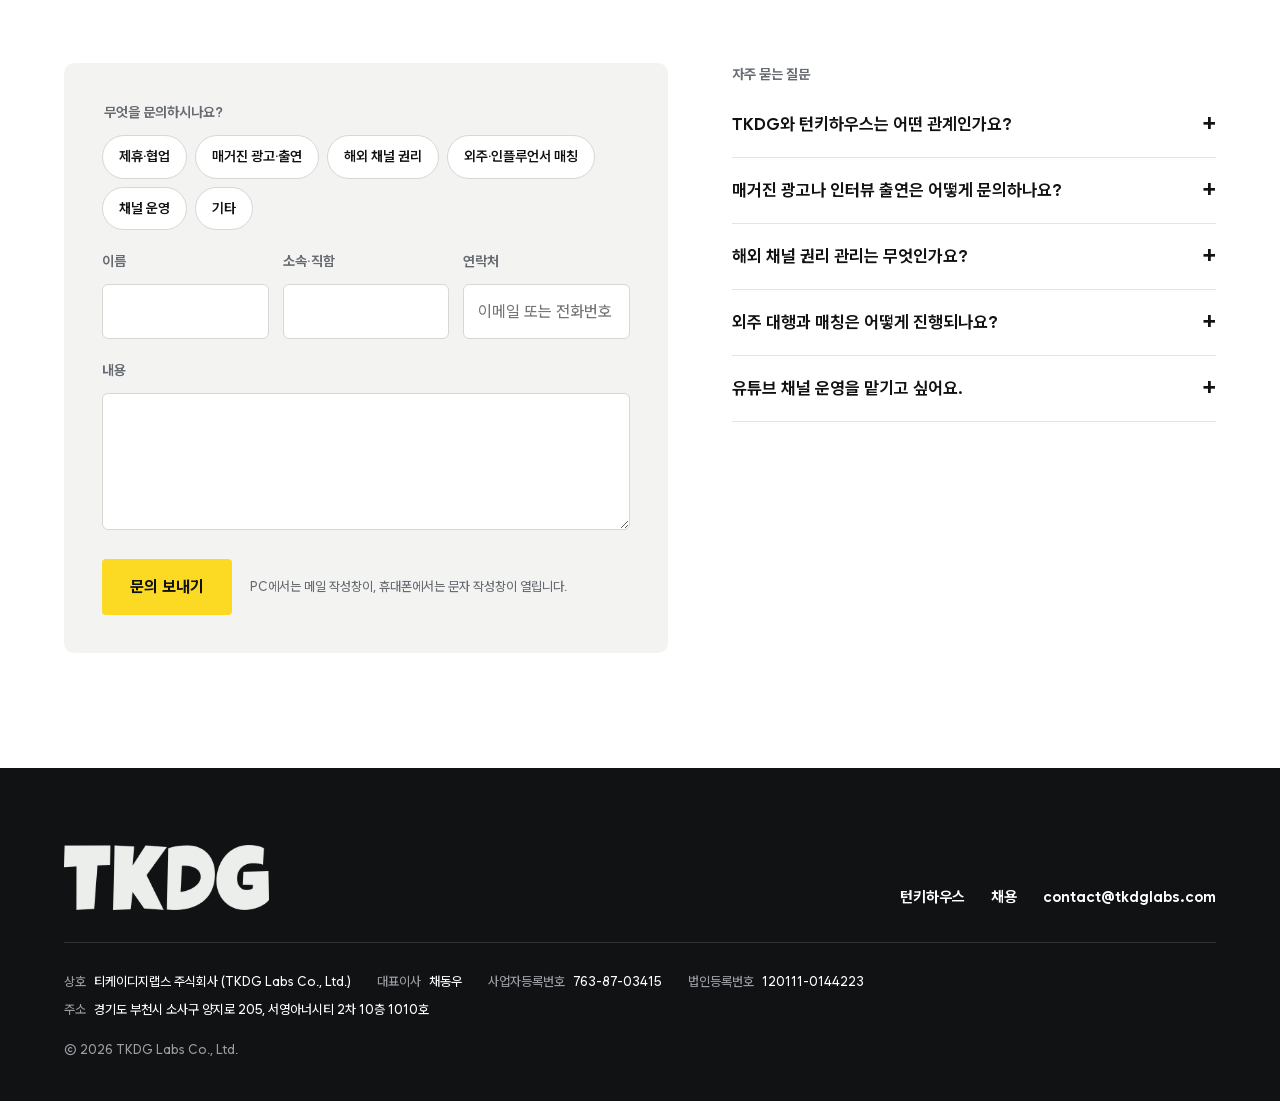
==== commit 2c058388: "SEO and performance pass - Title leads with the Korean company name: 티케이디지랩스(TKDG Labs) - Add WebSit" ====
--- a/index.html
+++ b/index.html
@@ -3,7 +3,7 @@
   <head>
     <meta charset="UTF-8" />
     <meta name="viewport" content="width=device-width, initial-scale=1.0, viewport-fit=cover" />
-    <title>TKDG Labs | 콘텐츠가 성과가 되는 모든 과정을 잇습니다</title>
+    <title>티케이디지랩스(TKDG Labs) | 콘텐츠 특화 애드테크 기업</title>
     <meta name="description" content="티케이디지랩스(TKDG Labs)는 콘텐츠 특화 애드테크 기업입니다. 유튜브 채널 운영 서비스 턴키하우스를 중심으로 자체 매거진, 인플루언서·외주 중개, 해외 채널 권리 관리, 성과 분석을 합니다." />
     <meta name="theme-color" content="#ffffff" />
     <meta name="robots" content="index,follow,max-image-preview:large" />
@@ -19,58 +19,141 @@
     <meta property="og:image:height" content="630" />
     <meta property="og:image:alt" content="TKDG 콘텐츠 애드테크" />
     <meta name="twitter:card" content="summary_large_image" />
+    <meta name="twitter:title" content="TKDG Labs | 콘텐츠가 성과가 되는 모든 과정을 잇습니다" />
+    <meta name="twitter:description" content="콘텐츠 특화 애드테크 기업 티케이디지랩스. 채널 운영 서비스 턴키하우스, 매거진 발행, 외주·인플루언서 중개, 해외 채널 권리 관리, 성과 데이터 사업을 합니다." />
     <meta name="twitter:image" content="https://tkdglabs.com/assets/img/og-image-2026.jpg" />
     <link rel="icon" type="image/png" sizes="16x16" href="./assets/img/favicon-16x16.png" />
     <link rel="icon" type="image/png" sizes="512x512" href="./assets/img/favicon.png" />
     <link rel="apple-touch-icon" href="./assets/img/favicon.png" />
     <link rel="stylesheet" href="./assets/fonts/wanted-sans/WantedSansVariable.css" />
-    <link rel="preload" href="./assets/img/tkdg-labs-logo.png" as="image" />
+    
     <link rel="stylesheet" href="./styles.css" />
     <script type="application/ld+json">
-      {
-        "@context": "https://schema.org",
-        "@graph": [
-          {
-            "@type": "Organization",
-            "@id": "https://tkdglabs.com/#org",
-            "name": "TKDG Labs Co., Ltd.",
-            "legalName": "티케이디지랩스 주식회사",
-            "alternateName": ["티케이디지랩스", "TKDG Labs", "TKDG"],
-            "description": "콘텐츠 특화 애드테크 기업. 유튜브 채널 운영 서비스 턴키하우스를 중심으로 자체 매거진, 인플루언서·외주 중개, 해외 채널 권리 관리, 성과 분석과 SEO·GEO 발행을 합니다.",
-            "url": "https://tkdglabs.com/",
-            "logo": "https://tkdglabs.com/assets/img/favicon.png",
-            "image": "https://tkdglabs.com/assets/img/og-image-2026.jpg",
-            "foundingDate": "2025-02-17",
-            "founder": { "@type": "Person", "name": "채동우" },
-            "taxID": "763-87-03415",
-            "address": {
-              "@type": "PostalAddress",
-              "streetAddress": "양지로 205, 서영아너시티 2차 10층 1010호",
-              "addressLocality": "부천시 소사구",
-              "addressRegion": "경기도",
-              "addressCountry": "KR"
-            },
-            "contactPoint": [{ "@type": "ContactPoint", "contactType": "customer support", "telephone": "+82-507-1463-3664", "email": "contact@tkdglabs.com", "areaServed": "KR", "availableLanguage": ["ko", "en"] }],
-            "brand": [
-              { "@type": "Brand", "name": "턴키하우스 by TKDG", "url": "https://turnkey.haus/" },
-              { "@type": "Brand", "name": "BPR Magazine" },
-              { "@type": "Brand", "name": "어른을 만나다" }
-            ],
-            "sameAs": ["https://turnkey.haus/", "https://www.saramin.co.kr/zf_user/company-info/view?csn=OUVvZlR6K1FRT0hJNDNhOGczOVNkZz09"]
-          },
-          {
-            "@type": "FAQPage",
-            "@id": "https://tkdglabs.com/#faq",
-            "mainEntity": [
-              { "@type": "Question", "name": "TKDG와 턴키하우스는 어떤 관계인가요?", "acceptedAnswer": { "@type": "Answer", "text": "턴키하우스는 티케이디지랩스(TKDG)가 운영하는 유튜브 채널 운영 서비스입니다. 회사는 TKDG이고, 병원·전문직·기업 고객사는 턴키하우스라는 이름으로 저희를 만납니다." } },
-              { "@type": "Question", "name": "매거진 광고나 인터뷰 출연은 어떻게 문의하나요?", "acceptedAnswer": { "@type": "Answer", "text": "contact@tkdglabs.com이나 0507-1463-3664로 연락해 주세요. BPR Magazine과 ‘어른을 만나다’는 2027년 상반기에 시작합니다." } },
-              { "@type": "Question", "name": "해외 채널 권리 관리는 무엇인가요?", "acceptedAnswer": { "@type": "Answer", "text": "국내에서 무단으로 쓰이는 해외 채널 영상을 찾아 정식 이용 계약으로 바꾸고, 이용료를 원작자에게 정산하는 일입니다. 2027년 상반기에 시작합니다." } },
-              { "@type": "Question", "name": "외주 대행과 매칭은 어떻게 진행되나요?", "acceptedAnswer": { "@type": "Answer", "text": "작업 범위, 검수, 대금 일정을 표준 서면계약으로 정하고, 작업자의 이력을 확인한 뒤 연결합니다. 전담 PM이 납품까지 일정과 품질을 관리합니다." } },
-              { "@type": "Question", "name": "유튜브 채널 운영을 맡기고 싶어요.", "acceptedAnswer": { "@type": "Answer", "text": "채널 운영은 턴키하우스(turnkey.haus)에서 맡습니다. 서비스 내용과 상담 방법은 turnkey.haus에서 확인할 수 있습니다." } }
-            ]
+{
+  "@context": "https://schema.org",
+  "@graph": [
+    {
+      "@type": "WebSite",
+      "@id": "https://tkdglabs.com/#website",
+      "url": "https://tkdglabs.com/",
+      "name": "TKDG Labs",
+      "alternateName": [
+        "티케이디지랩스",
+        "TKDG"
+      ],
+      "inLanguage": "ko-KR",
+      "publisher": {
+        "@id": "https://tkdglabs.com/#org"
+      }
+    },
+    {
+      "@type": "Organization",
+      "@id": "https://tkdglabs.com/#org",
+      "name": "TKDG Labs Co., Ltd.",
+      "legalName": "티케이디지랩스 주식회사",
+      "alternateName": [
+        "티케이디지랩스",
+        "TKDG Labs",
+        "TKDG"
+      ],
+      "description": "콘텐츠 특화 애드테크 기업. 유튜브 채널 운영 서비스 턴키하우스를 중심으로 자체 매거진, 인플루언서·외주 중개, 해외 채널 권리 관리, 성과 분석과 SEO·GEO 발행을 합니다.",
+      "url": "https://tkdglabs.com/",
+      "logo": "https://tkdglabs.com/assets/img/favicon.png",
+      "image": "https://tkdglabs.com/assets/img/og-image-2026.jpg",
+      "foundingDate": "2025-02-17",
+      "founder": {
+        "@type": "Person",
+        "name": "채동우"
+      },
+      "taxID": "763-87-03415",
+      "address": {
+        "@type": "PostalAddress",
+        "streetAddress": "양지로 205, 서영아너시티 2차 10층 1010호",
+        "addressLocality": "부천시 소사구",
+        "addressRegion": "경기도",
+        "addressCountry": "KR"
+      },
+      "contactPoint": [
+        {
+          "@type": "ContactPoint",
+          "contactType": "customer support",
+          "telephone": "+82-507-1463-3664",
+          "email": "contact@tkdglabs.com",
+          "areaServed": "KR",
+          "availableLanguage": [
+            "ko",
+            "en"
+          ]
+        }
+      ],
+      "brand": [
+        {
+          "@type": "Brand",
+          "name": "턴키하우스 by TKDG",
+          "url": "https://turnkey.haus/"
+        },
+        {
+          "@type": "Brand",
+          "name": "BPR Magazine"
+        },
+        {
+          "@type": "Brand",
+          "name": "어른을 만나다"
+        }
+      ],
+      "sameAs": [
+        "https://turnkey.haus/",
+        "https://www.saramin.co.kr/zf_user/company-info/view?csn=OUVvZlR6K1FRT0hJNDNhOGczOVNkZz09"
+      ]
+    },
+    {
+      "@type": "FAQPage",
+      "@id": "https://tkdglabs.com/#faq",
+      "mainEntity": [
+        {
+          "@type": "Question",
+          "name": "TKDG와 턴키하우스는 어떤 관계인가요?",
+          "acceptedAnswer": {
+            "@type": "Answer",
+            "text": "턴키하우스는 티케이디지랩스(TKDG)가 운영하는 유튜브 채널 운영 서비스입니다. 회사는 TKDG이고, 병원·전문직·기업 고객사는 턴키하우스라는 이름으로 저희를 만납니다."
           }
-        ]
-      }
+        },
+        {
+          "@type": "Question",
+          "name": "매거진 광고나 인터뷰 출연은 어떻게 문의하나요?",
+          "acceptedAnswer": {
+            "@type": "Answer",
+            "text": "contact@tkdglabs.com이나 0507-1463-3664로 연락해 주세요. BPR Magazine과 ‘어른을 만나다’는 2027년 상반기에 시작합니다."
+          }
+        },
+        {
+          "@type": "Question",
+          "name": "해외 채널 권리 관리는 무엇인가요?",
+          "acceptedAnswer": {
+            "@type": "Answer",
+            "text": "국내에서 무단으로 쓰이는 해외 채널 영상을 찾아 정식 이용 계약으로 바꾸고, 이용료를 원작자에게 정산하는 일입니다. 2027년 상반기에 시작합니다."
+          }
+        },
+        {
+          "@type": "Question",
+          "name": "외주 대행과 매칭은 어떻게 진행되나요?",
+          "acceptedAnswer": {
+            "@type": "Answer",
+            "text": "작업 범위, 검수, 대금 일정을 표준 서면계약으로 정하고, 작업자의 이력을 확인한 뒤 연결합니다. 전담 PM이 납품까지 일정과 품질을 관리합니다."
+          }
+        },
+        {
+          "@type": "Question",
+          "name": "유튜브 채널 운영을 맡기고 싶어요.",
+          "acceptedAnswer": {
+            "@type": "Answer",
+            "text": "채널 운영은 턴키하우스(turnkey.haus)에서 맡습니다. 서비스 내용과 상담 방법은 turnkey.haus에서 확인할 수 있습니다."
+          }
+        }
+      ]
+    }
+  ]
+}
     </script>
   </head>
   <body>
@@ -84,7 +167,7 @@
 
     <header class="nav" id="nav">
       <div class="nav__in">
-        <a class="nav__logo" href="#top" aria-label="TKDG Labs 처음으로"><img src="./assets/img/tkdg-labs-logo.png" alt="TKDG" width="600" height="190" /></a>
+        <a class="nav__logo" href="#top" aria-label="TKDG Labs 처음으로"><img src="./assets/img/tkdg-labs-logo-312.png" alt="TKDG" width="312" height="99" /></a>
         <button class="nav__toggle" id="navToggle" type="button" aria-expanded="false" aria-controls="navMenu"><span class="sr">메뉴</span><i></i><i></i></button>
         <nav class="nav__menu" id="navMenu" aria-label="주요 메뉴">
           <a href="#about">회사</a>
@@ -102,13 +185,16 @@
         <div class="wrap hero__in">
           <h1 class="hero__title" id="heroTitle">
             <span class="hero__row hero__row--1"><span class="hero__word">콘텐츠</span></span>
-            <span class="hero__row hero__row--2"><span class="hero__orb" aria-hidden="true"><video id="orbVideo" muted playsinline loop preload="none" poster="./assets/img/orb.jpg"><source data-src="./assets/video/hero-720.mp4" type="video/mp4" /></video></span><span class="hero__word">애드테크</span></span>
+            <span class="hero__row hero__row--2"><span class="hero__orb" aria-hidden="true"><video id="orbVideo" muted playsinline loop preload="none" poster="./assets/img/orb.webp"><source data-src="./assets/video/hero-720.mp4" type="video/mp4" /></video></span><span class="hero__word">애드테크</span></span>
           </h1>
           <p class="hero__note"><a href="#about">콘텐츠 특화</a> 애드테크 기업,<br />다섯 가지 사업을 한 회사에서 합니다.</p>
           <span class="hero__shapes" aria-hidden="true"><i></i><i></i></span>
           <p class="hero__lead">유튜브 채널 운영 서비스 턴키하우스를 중심으로 제작, 발행, 중개, 권리 관리, 성과 분석까지 콘텐츠가 성과가 되는 과정을 잇습니다.</p>
           <figure class="hero__photo">
-            <img src="./assets/img/hero.jpg" srcset="./assets/img/hero-1200.jpg 1200w, ./assets/img/hero.jpg 2400w" sizes="(max-width: 900px) 100vw, 70vw" alt="어두운 스튜디오의 검은 좌대 위에 카메라, 붉은 매거진, 종이와 만년필, 필름 릴, 유리 큐브가 놓여 있다" width="2400" height="1340" />
+            <picture>
+              <source type="image/webp" srcset="./assets/img/hero-800.webp 800w, ./assets/img/hero-1200.webp 1200w, ./assets/img/hero-2400.webp 2400w" sizes="(max-width: 900px) 100vw, 70vw" />
+              <img src="./assets/img/hero-1200.jpg" srcset="./assets/img/hero-800.jpg 800w, ./assets/img/hero-1200.jpg 1200w, ./assets/img/hero.jpg 2400w" sizes="(max-width: 900px) 100vw, 70vw" alt="어두운 스튜디오의 검은 좌대 위에 카메라, 붉은 매거진, 종이와 만년필, 필름 릴, 유리 큐브가 놓여 있다" width="2400" height="1340" />
+            </picture>
           </figure>
         </div>
       </section>
@@ -190,13 +276,13 @@
             </li>
           </ol>
         </div>
-        <img class="svc-preview" id="svcPreview" alt="" aria-hidden="true" />
+        <img class="svc-preview" id="svcPreview" src="./assets/img/obj-camera-sm.jpg" alt="" aria-hidden="true" width="540" height="720" loading="lazy" />
       </section>
 
       <!-- BRANDS -->
       <section class="brands" id="brands" aria-labelledby="brandsTitle">
         <div class="wrap">
-          <p class="kicker" id="brandsTitle"><span aria-hidden="true">✳</span> 고객이 만나는 이름</p>
+          <h2 class="kicker" id="brandsTitle"><span aria-hidden="true">✳</span> 고객이 만나는 이름</h2>
           <ul class="brandlist">
             <li>
               <a class="brandrow" href="https://turnkey.haus/" target="_blank" rel="noopener">
--- a/styles.css
+++ b/styles.css
@@ -114,6 +114,7 @@
 .hero__shapes i:last-child { right: 32px; top: 40px; width: 22px; height: 44px; border-radius: 44px 0 0 44px; background: var(--key); }
 .hero__lead { grid-column: 3 / span 4; margin-top: clamp(28px, 3.4vw, 52px); font-size: clamp(17px, 1.3vw, 20px); line-height: 1.7; color: var(--gray); max-width: 31ch; }
 .hero__photo { grid-column: 5 / -1; margin-top: clamp(40px, 4.4vw, 64px); aspect-ratio: 2 / 1; overflow: hidden; border-radius: 6px; background: #15171a; }
+.hero__photo picture { display: block; width: 100%; height: 100%; }
 .hero__photo img { width: 100%; height: 118%; object-fit: cover; margin-top: -9%; }
 
 /* ---------- about ---------- */
